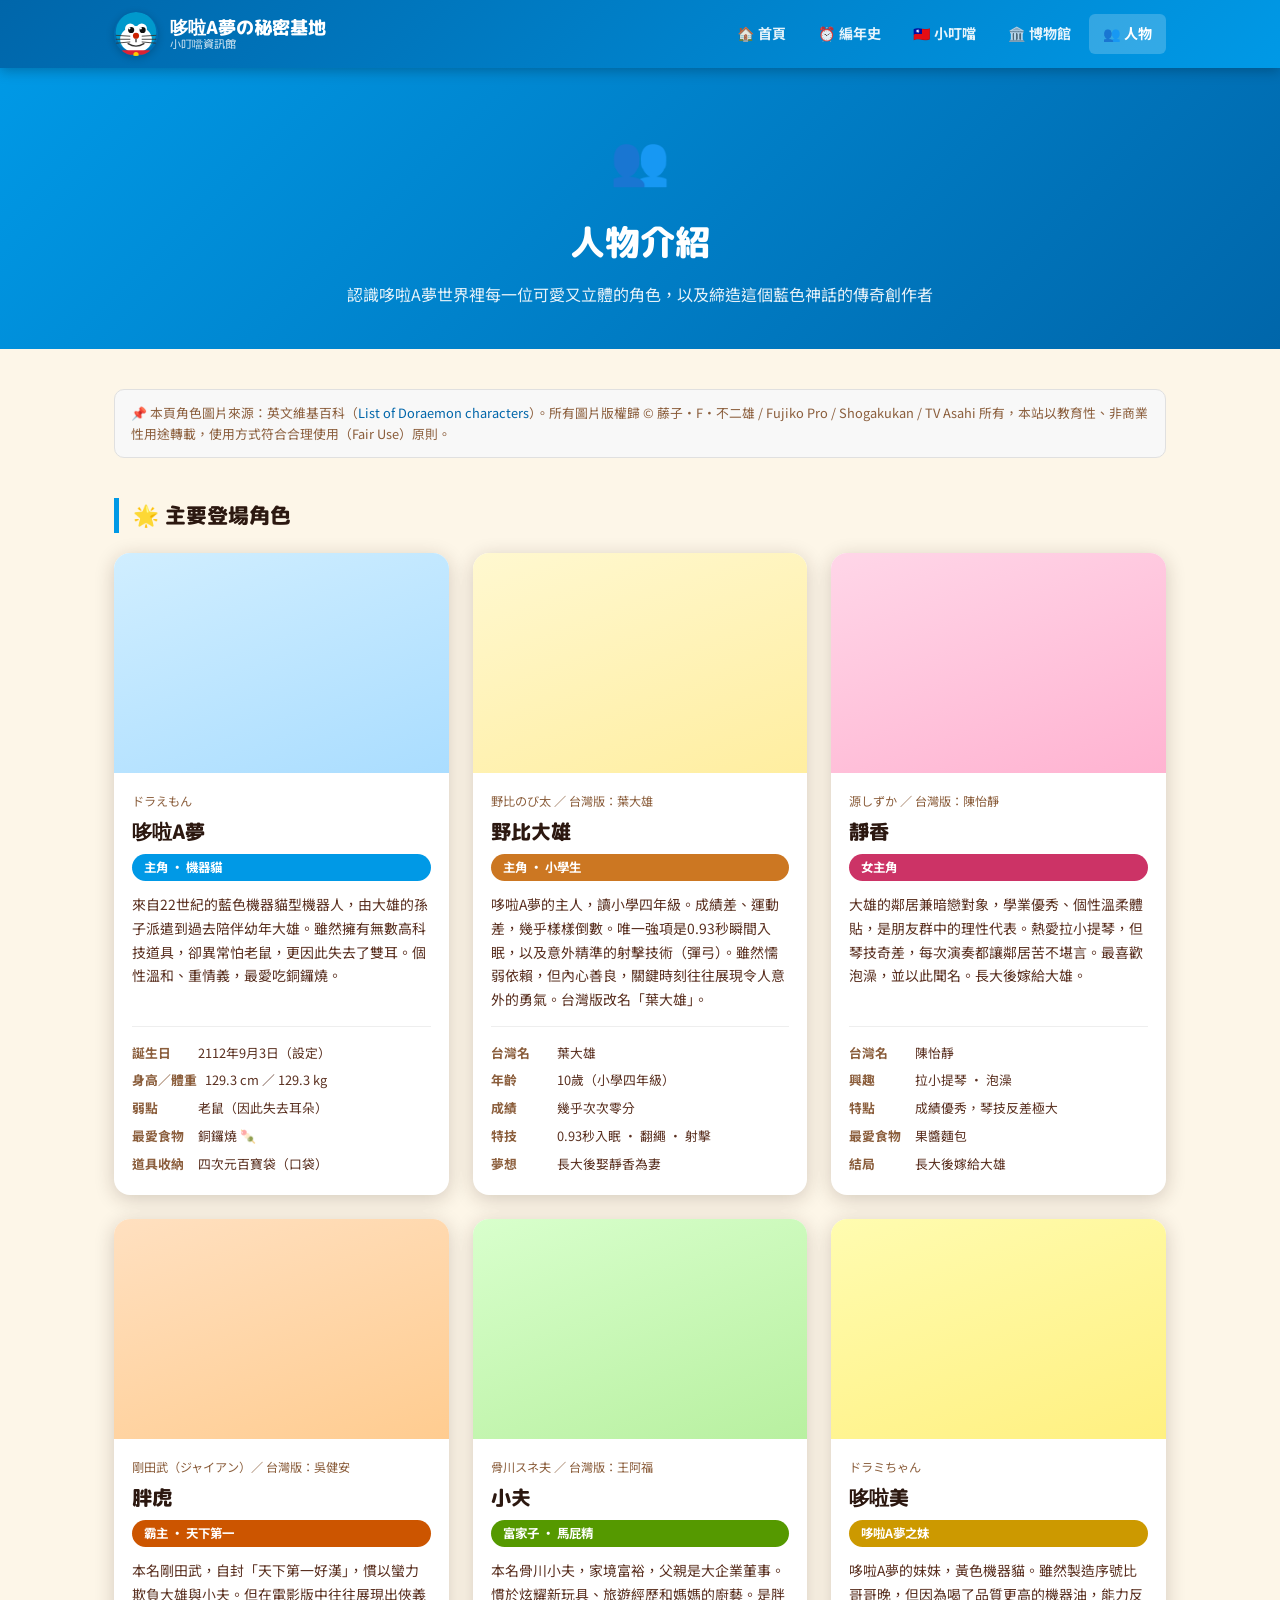
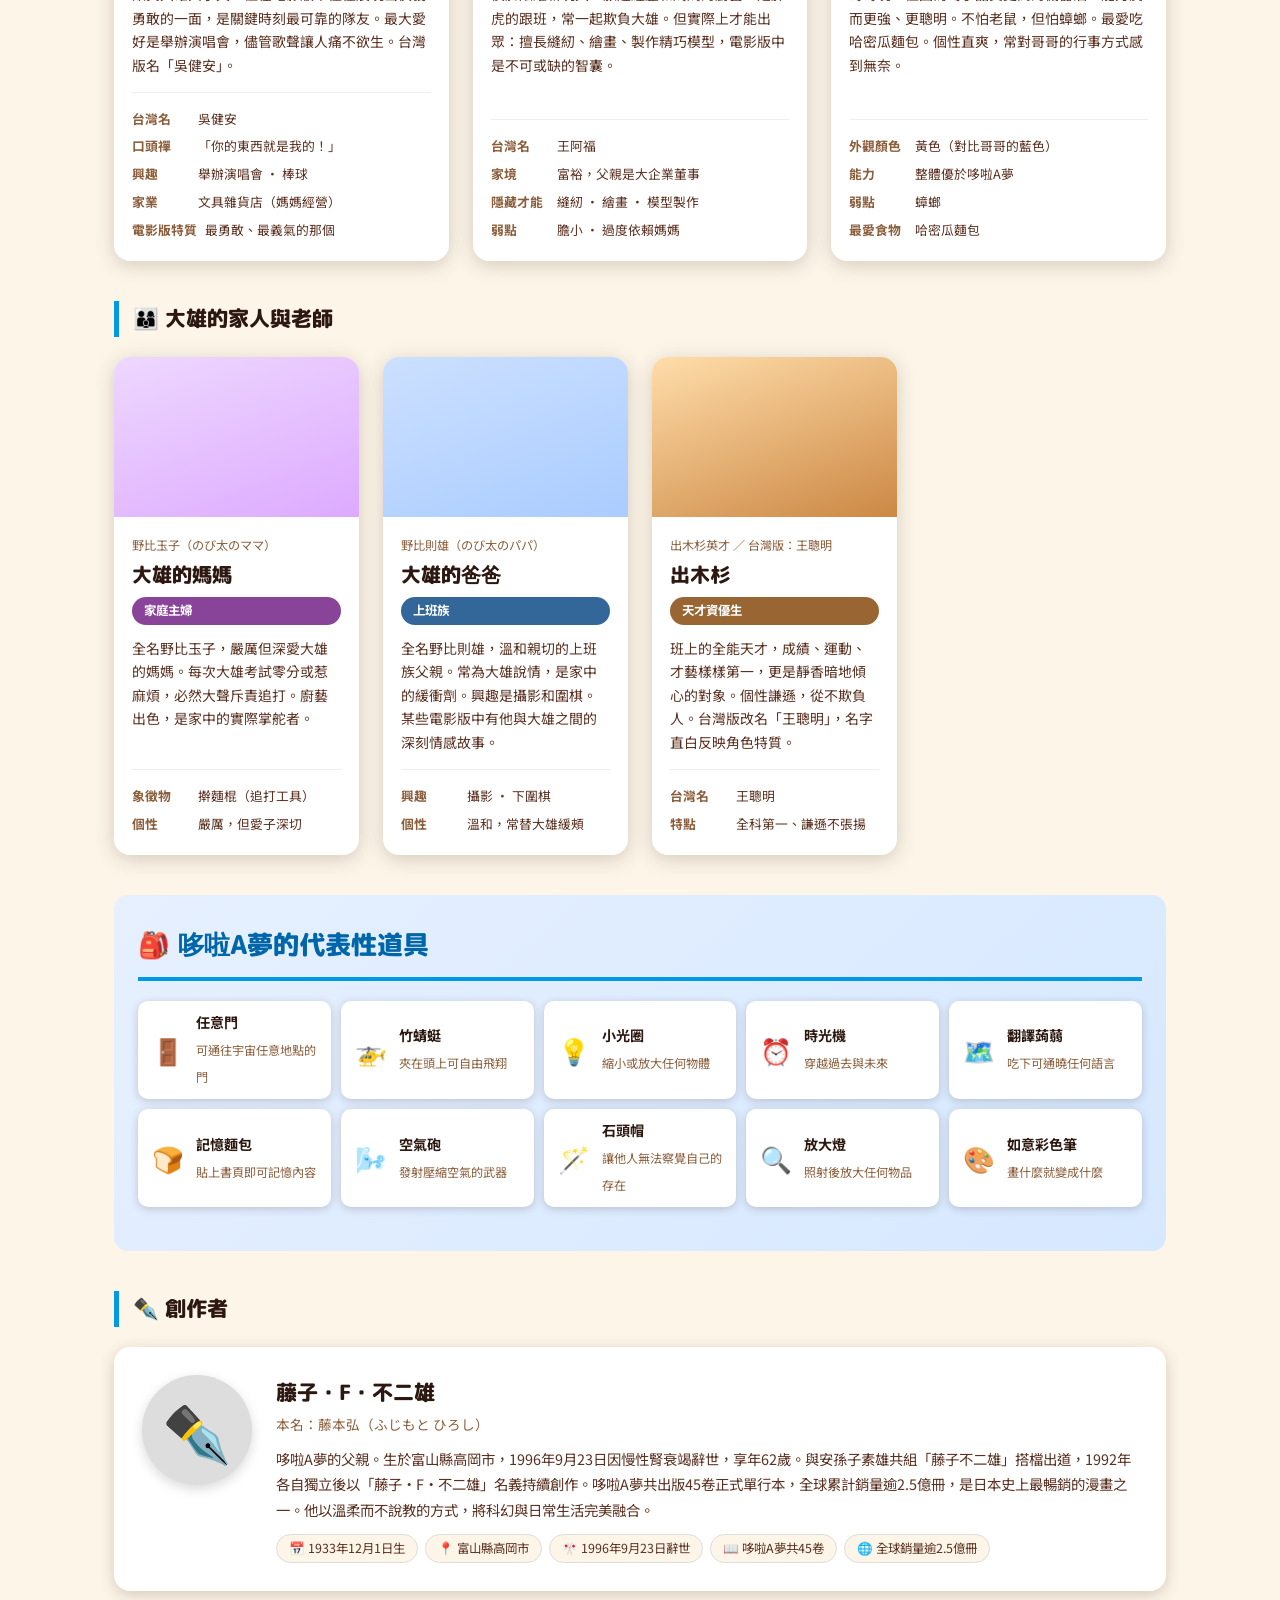
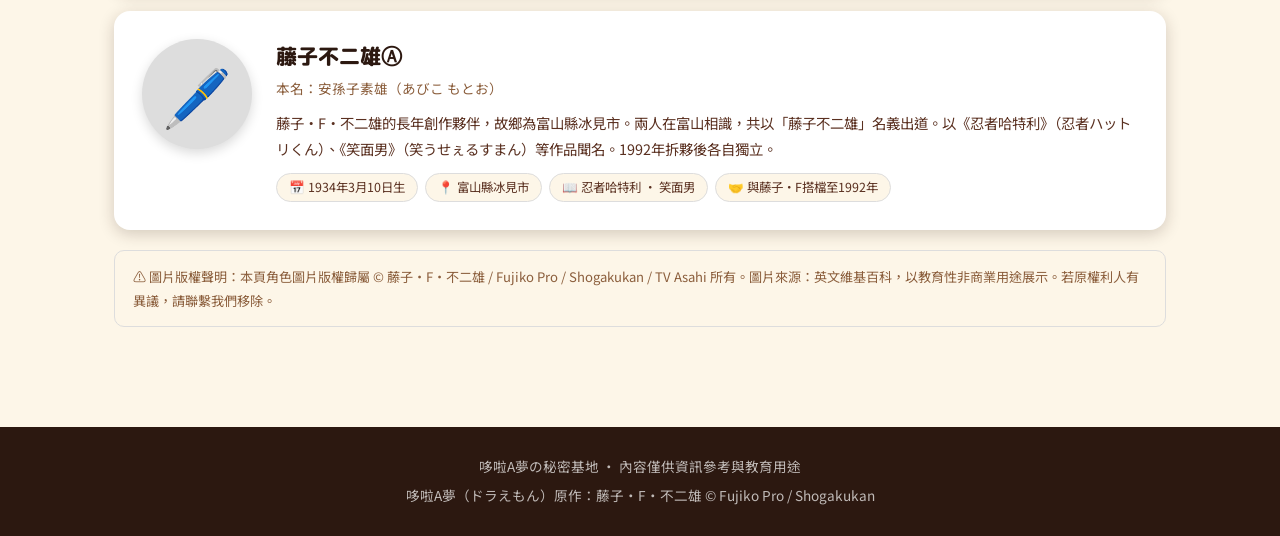
==== characters.html @ 46492869 "更新首頁大雄房間為真實照片互動熱區、哆啦A夢 SVG logo/favicon、博物館展覽頁照片多樣化 Co-Authored-By: Claude Sonnet 4.6 <noreply@anthr" ====
﻿<!DOCTYPE html>
<html lang="zh-TW">
<head>
<meta charset="UTF-8">
<link rel="icon" type="image/svg+xml" href="favicon.svg">
<meta name="viewport" content="width=device-width, initial-scale=1.0">
<title>人物介紹 · 哆啦A夢の秘密基地</title>
<link rel="stylesheet" href="css/style.css">
<style>
  /* ── Character card with real image ─────── */
  .char-grid {
    display: grid;
    grid-template-columns: repeat(auto-fill, minmax(260px, 1fr));
    gap: 24px;
    margin-bottom: 40px;
  }

  .char-card {
    background: white;
    border-radius: 16px;
    overflow: hidden;
    box-shadow: 0 4px 20px var(--shadow);
    transition: transform 0.25s, box-shadow 0.25s;
    display: flex;
    flex-direction: column;
  }
  .char-card:hover {
    transform: translateY(-6px);
    box-shadow: 0 12px 32px var(--shadow-deep);
  }

  .char-img-wrap {
    height: 220px;
    display: flex;
    align-items: center;
    justify-content: center;
    position: relative;
    overflow: hidden;
  }
  .char-img-wrap img {
    height: 100%;
    width: 100%;
    object-fit: contain;
    object-position: center bottom;
    padding: 12px 12px 0;
    display: block;
    transition: transform 0.3s;
  }
  .char-card:hover .char-img-wrap img { transform: scale(1.04); }

  /* fallback bg color per character */
  .bg-doraemon { background: linear-gradient(160deg, #d0eeff 0%, #aaddff 100%); }
  .bg-nobita   { background: linear-gradient(160deg, #fff8d0 0%, #ffeea0 100%); }
  .bg-shizuka  { background: linear-gradient(160deg, #ffd6e8 0%, #ffb3d1 100%); }
  .bg-gian     { background: linear-gradient(160deg, #ffe0c0 0%, #ffcc90 100%); }
  .bg-suneo    { background: linear-gradient(160deg, #d8ffcc 0%, #b8f0a0 100%); }
  .bg-dorami   { background: linear-gradient(160deg, #fffcb0 0%, #fff080 100%); }
  .bg-mom      { background: linear-gradient(160deg, #eed8ff 0%, #ddaaff 100%); }
  .bg-dad      { background: linear-gradient(160deg, #cce0ff 0%, #aaccff 100%); }
  .bg-creator  { background: linear-gradient(160deg, #e8e8e8 0%, #cccccc 100%); }

  .char-body { padding: 18px; flex: 1; display: flex; flex-direction: column; }

  .char-name-jp { font-size: 0.76rem; color: var(--text-light); margin-bottom: 2px; }
  .char-card h3 {
    font-family: 'M PLUS Rounded 1c', sans-serif;
    font-size: 1.25rem;
    font-weight: 800;
    color: var(--text);
    margin-bottom: 6px;
  }
  .char-role {
    display: inline-block;
    font-size: 0.78rem;
    font-weight: 700;
    color: white;
    padding: 3px 12px;
    border-radius: 20px;
    margin-bottom: 12px;
  }
  .char-desc {
    font-size: 0.87rem;
    color: var(--text-mid);
    line-height: 1.7;
    flex: 1;
  }
  .char-facts {
    margin-top: 14px;
    padding-top: 12px;
    border-top: 1px solid #eee;
  }
  .char-fact {
    display: flex;
    font-size: 0.8rem;
    padding: 3px 0;
    gap: 8px;
  }
  .char-fact-label {
    color: var(--text-light);
    min-width: 58px;
    font-weight: 700;
    flex-shrink: 0;
  }
  .char-fact-val { color: var(--text-mid); }

  /* ── Gadgets ─────────────────────────────── */
  .gadget-grid {
    display: grid;
    grid-template-columns: repeat(auto-fill, minmax(190px, 1fr));
    gap: 10px;
    margin: 16px 0;
  }
  .gadget-item {
    background: white;
    border-radius: 10px;
    padding: 10px 14px;
    display: flex;
    align-items: center;
    gap: 12px;
    box-shadow: 0 2px 8px var(--shadow);
  }
  .gadget-icon { font-size: 1.6rem; flex-shrink: 0; }
  .gadget-name { font-weight: 700; font-size: 0.88rem; color: var(--text); display: block; }
  .gadget-desc { font-size: 0.76rem; color: var(--text-light); }

  /* ── Creator card ────────────────────────── */
  .creator-card {
    background: white;
    border-radius: 16px;
    padding: 28px;
    display: flex;
    gap: 24px;
    align-items: flex-start;
    box-shadow: 0 4px 16px var(--shadow);
    margin-bottom: 20px;
  }
  .creator-img-wrap {
    width: 110px;
    height: 110px;
    border-radius: 50%;
    overflow: hidden;
    flex-shrink: 0;
    background: #ddd;
    display: flex;
    align-items: center;
    justify-content: center;
    font-size: 3.5rem;
    box-shadow: 0 4px 12px rgba(0,0,0,0.15);
  }
  .creator-img-wrap img {
    width: 100%;
    height: 100%;
    object-fit: cover;
  }
  .creator-info h3 {
    font-family: 'M PLUS Rounded 1c', sans-serif;
    font-size: 1.3rem;
    font-weight: 800;
    color: var(--text);
    margin-bottom: 3px;
  }
  .creator-info .sub-name { font-size: 0.85rem; color: var(--text-light); margin-bottom: 10px; }
  .creator-info p { font-size: 0.9rem; color: var(--text-mid); line-height: 1.75; }
  .fact-chips { display: flex; flex-wrap: wrap; gap: 7px; margin-top: 12px; }
  .fact-chip {
    background: var(--cream);
    border: 1px solid #ddd;
    border-radius: 20px;
    padding: 3px 12px;
    font-size: 0.78rem;
    color: var(--text-mid);
  }

  /* ── Image credit notice ─────────────────── */
  .img-credit-bar {
    background: #f8f8f8;
    border: 1px solid #e0e0e0;
    border-radius: 10px;
    padding: 12px 16px;
    font-size: 0.8rem;
    color: var(--text-light);
    line-height: 1.7;
    margin-bottom: 28px;
  }
  .img-credit-bar a { color: var(--blue-dark); }

  .char-section-title {
    font-family: 'M PLUS Rounded 1c', sans-serif;
    font-size: 1.3rem;
    font-weight: 800;
    color: var(--text);
    margin: 40px 0 20px;
    padding-left: 14px;
    border-left: 5px solid var(--blue);
  }

  @media (max-width: 560px) {
    .char-grid { grid-template-columns: repeat(2, 1fr); }
    .char-img-wrap { height: 160px; }
    .creator-card { flex-direction: column; align-items: center; text-align: center; }
    .fact-chips { justify-content: center; }
  }
  @media (max-width: 380px) {
    .char-grid { grid-template-columns: 1fr; }
  }
</style>
</head>
<body>

<header class="site-header">
  <div class="header-inner">
    <a href="index.html" class="site-logo">
      <div class="logo-icon">🔵</div>
      <div class="logo-text">哆啦A夢の秘密基地<div class="logo-sub">小叮噹資訊館</div></div>
    </a>
    <nav class="site-nav">
      <a href="index.html">🏠 首頁</a>
      <a href="chronicle.html">⏰ 編年史</a>
      <a href="taiwan.html">🇹🇼 小叮噹</a>
      <a href="museums.html">🏛️ 博物館</a>
      <a href="characters.html" class="active">👥 人物</a>
    </nav>
  </div>
</header>

<div class="page-hero">
  <div style="font-size:3rem; margin-bottom:14px">👥</div>
  <h1>人物介紹</h1>
  <p>認識哆啦A夢世界裡每一位可愛又立體的角色，以及締造這個藍色神話的傳奇創作者</p>
</div>

<div class="content-wrap">

  <div class="img-credit-bar">
    📌 本頁角色圖片來源：英文維基百科（<a href="https://en.wikipedia.org/wiki/List_of_Doraemon_characters" target="_blank" rel="noopener">List of Doraemon characters</a>）。所有圖片版權歸 © 藤子・F・不二雄 / Fujiko Pro / Shogakukan / TV Asahi 所有，本站以教育性、非商業性用途轉載，使用方式符合合理使用（Fair Use）原則。
  </div>

  <!-- ── 主要角色 ── -->
  <div class="char-section-title">🌟 主要登場角色</div>
  <div class="char-grid">

    <!-- Doraemon -->
    <div class="char-card">
      <div class="char-img-wrap bg-doraemon">
        <img src="https://upload.wikimedia.org/wikipedia/en/thumb/b/bd/Doraemon_character.png/250px-Doraemon_character.png"
             alt="哆啦A夢角色圖"
             onerror="this.style.display='none'">
      </div>
      <div class="char-body">
        <div class="char-name-jp">ドラえもん</div>
        <h3>哆啦A夢</h3>
        <span class="char-role" style="background:#0099e6">主角 · 機器貓</span>
        <p class="char-desc">來自22世紀的藍色機器貓型機器人，由大雄的孫子派遣到過去陪伴幼年大雄。雖然擁有無數高科技道具，卻異常怕老鼠，更因此失去了雙耳。個性溫和、重情義，最愛吃銅鑼燒。</p>
        <div class="char-facts">
          <div class="char-fact"><span class="char-fact-label">誕生日</span><span class="char-fact-val">2112年9月3日（設定）</span></div>
          <div class="char-fact"><span class="char-fact-label">身高／體重</span><span class="char-fact-val">129.3 cm ／ 129.3 kg</span></div>
          <div class="char-fact"><span class="char-fact-label">弱點</span><span class="char-fact-val">老鼠（因此失去耳朵）</span></div>
          <div class="char-fact"><span class="char-fact-label">最愛食物</span><span class="char-fact-val">銅鑼燒 🍡</span></div>
          <div class="char-fact"><span class="char-fact-label">道具收納</span><span class="char-fact-val">四次元百寶袋（口袋）</span></div>
        </div>
      </div>
    </div>

    <!-- Nobita -->
    <div class="char-card">
      <div class="char-img-wrap bg-nobita">
        <img src="https://upload.wikimedia.org/wikipedia/en/3/3f/NobitaNobi.png"
             alt="野比大雄角色圖"
             onerror="this.style.display='none'">
      </div>
      <div class="char-body">
        <div class="char-name-jp">野比のび太 ／ 台灣版：葉大雄</div>
        <h3>野比大雄</h3>
        <span class="char-role" style="background:#cc7722">主角 · 小學生</span>
        <p class="char-desc">哆啦A夢的主人，讀小學四年級。成績差、運動差，幾乎樣樣倒數。唯一強項是0.93秒瞬間入眠，以及意外精準的射擊技術（彈弓）。雖然懦弱依賴，但內心善良，關鍵時刻往往展現令人意外的勇氣。台灣版改名「葉大雄」。</p>
        <div class="char-facts">
          <div class="char-fact"><span class="char-fact-label">台灣名</span><span class="char-fact-val">葉大雄</span></div>
          <div class="char-fact"><span class="char-fact-label">年齡</span><span class="char-fact-val">10歲（小學四年級）</span></div>
          <div class="char-fact"><span class="char-fact-label">成績</span><span class="char-fact-val">幾乎次次零分</span></div>
          <div class="char-fact"><span class="char-fact-label">特技</span><span class="char-fact-val">0.93秒入眠 · 翻繩 · 射擊</span></div>
          <div class="char-fact"><span class="char-fact-label">夢想</span><span class="char-fact-val">長大後娶靜香為妻</span></div>
        </div>
      </div>
    </div>

    <!-- Shizuka -->
    <div class="char-card">
      <div class="char-img-wrap bg-shizuka">
        <img src="https://upload.wikimedia.org/wikipedia/en/thumb/7/71/Shizuka_Minamoto.png/250px-Shizuka_Minamoto.png"
             alt="源靜香角色圖"
             onerror="this.style.display='none'">
      </div>
      <div class="char-body">
        <div class="char-name-jp">源しずか ／ 台灣版：陳怡靜</div>
        <h3>靜香</h3>
        <span class="char-role" style="background:#cc3366">女主角</span>
        <p class="char-desc">大雄的鄰居兼暗戀對象，學業優秀、個性溫柔體貼，是朋友群中的理性代表。熱愛拉小提琴，但琴技奇差，每次演奏都讓鄰居苦不堪言。最喜歡泡澡，並以此聞名。長大後嫁給大雄。</p>
        <div class="char-facts">
          <div class="char-fact"><span class="char-fact-label">台灣名</span><span class="char-fact-val">陳怡靜</span></div>
          <div class="char-fact"><span class="char-fact-label">興趣</span><span class="char-fact-val">拉小提琴 · 泡澡</span></div>
          <div class="char-fact"><span class="char-fact-label">特點</span><span class="char-fact-val">成績優秀，琴技反差極大</span></div>
          <div class="char-fact"><span class="char-fact-label">最愛食物</span><span class="char-fact-val">果醬麵包</span></div>
          <div class="char-fact"><span class="char-fact-label">結局</span><span class="char-fact-val">長大後嫁給大雄</span></div>
        </div>
      </div>
    </div>

    <!-- Gian -->
    <div class="char-card">
      <div class="char-img-wrap bg-gian">
        <img src="https://upload.wikimedia.org/wikipedia/en/4/41/Gian.png"
             alt="剛田武（胖虎）角色圖"
             onerror="this.style.display='none'">
      </div>
      <div class="char-body">
        <div class="char-name-jp">剛田武（ジャイアン）／ 台灣版：吳健安</div>
        <h3>胖虎</h3>
        <span class="char-role" style="background:#cc5500">霸主 · 天下第一</span>
        <p class="char-desc">本名剛田武，自封「天下第一好漢」，慣以蠻力欺負大雄與小夫。但在電影版中往往展現出俠義勇敢的一面，是關鍵時刻最可靠的隊友。最大愛好是舉辦演唱會，儘管歌聲讓人痛不欲生。台灣版名「吳健安」。</p>
        <div class="char-facts">
          <div class="char-fact"><span class="char-fact-label">台灣名</span><span class="char-fact-val">吳健安</span></div>
          <div class="char-fact"><span class="char-fact-label">口頭禪</span><span class="char-fact-val">「你的東西就是我的！」</span></div>
          <div class="char-fact"><span class="char-fact-label">興趣</span><span class="char-fact-val">舉辦演唱會 · 棒球</span></div>
          <div class="char-fact"><span class="char-fact-label">家業</span><span class="char-fact-val">文具雜貨店（媽媽經營）</span></div>
          <div class="char-fact"><span class="char-fact-label">電影版特質</span><span class="char-fact-val">最勇敢、最義氣的那個</span></div>
        </div>
      </div>
    </div>

    <!-- Suneo -->
    <div class="char-card">
      <div class="char-img-wrap bg-suneo">
        <img src="https://upload.wikimedia.org/wikipedia/en/9/95/Suneo_Honekawa.png"
             alt="骨川小夫角色圖"
             onerror="this.style.display='none'">
      </div>
      <div class="char-body">
        <div class="char-name-jp">骨川スネ夫 ／ 台灣版：王阿福</div>
        <h3>小夫</h3>
        <span class="char-role" style="background:#559900">富家子 · 馬屁精</span>
        <p class="char-desc">本名骨川小夫，家境富裕，父親是大企業董事。慣於炫耀新玩具、旅遊經歷和媽媽的廚藝。是胖虎的跟班，常一起欺負大雄。但實際上才能出眾：擅長縫紉、繪畫、製作精巧模型，電影版中是不可或缺的智囊。</p>
        <div class="char-facts">
          <div class="char-fact"><span class="char-fact-label">台灣名</span><span class="char-fact-val">王阿福</span></div>
          <div class="char-fact"><span class="char-fact-label">家境</span><span class="char-fact-val">富裕，父親是大企業董事</span></div>
          <div class="char-fact"><span class="char-fact-label">隱藏才能</span><span class="char-fact-val">縫紉 · 繪畫 · 模型製作</span></div>
          <div class="char-fact"><span class="char-fact-label">弱點</span><span class="char-fact-val">膽小 · 過度依賴媽媽</span></div>
        </div>
      </div>
    </div>

    <!-- Dorami -->
    <div class="char-card">
      <div class="char-img-wrap bg-dorami" style="align-items:center;justify-content:center;">
        <img src="https://upload.wikimedia.org/wikipedia/en/thumb/d/d7/Dorami.png/250px-Dorami.png"
             alt="哆啦美角色圖"
             onerror="this.style.display='none'">
      </div>
      <div class="char-body">
        <div class="char-name-jp">ドラミちゃん</div>
        <h3>哆啦美</h3>
        <span class="char-role" style="background:#cc9900">哆啦A夢之妹</span>
        <p class="char-desc">哆啦A夢的妹妹，黃色機器貓。雖然製造序號比哥哥晚，但因為喝了品質更高的機器油，能力反而更強、更聰明。不怕老鼠，但怕蟑螂。最愛吃哈密瓜麵包。個性直爽，常對哥哥的行事方式感到無奈。</p>
        <div class="char-facts">
          <div class="char-fact"><span class="char-fact-label">外觀顏色</span><span class="char-fact-val">黃色（對比哥哥的藍色）</span></div>
          <div class="char-fact"><span class="char-fact-label">能力</span><span class="char-fact-val">整體優於哆啦A夢</span></div>
          <div class="char-fact"><span class="char-fact-label">弱點</span><span class="char-fact-val">蟑螂</span></div>
          <div class="char-fact"><span class="char-fact-label">最愛食物</span><span class="char-fact-val">哈密瓜麵包</span></div>
        </div>
      </div>
    </div>

  </div><!-- /char-grid -->

  <!-- ── 家人 ── -->
  <div class="char-section-title">👨‍👩‍👦 大雄的家人與老師</div>
  <div class="char-grid" style="grid-template-columns: repeat(auto-fill, minmax(220px,1fr))">

    <div class="char-card">
      <div class="char-img-wrap bg-mom" style="height:160px;">
        <img src="https://upload.wikimedia.org/wikipedia/en/thumb/6/6d/Tamako_Nobi.png/200px-Tamako_Nobi.png"
             alt="野比玉子（大雄的媽媽）"
             onerror="this.style.display='none'">
      </div>
      <div class="char-body">
        <div class="char-name-jp">野比玉子（のび太のママ）</div>
        <h3>大雄的媽媽</h3>
        <span class="char-role" style="background:#884499">家庭主婦</span>
        <p class="char-desc">全名野比玉子，嚴厲但深愛大雄的媽媽。每次大雄考試零分或惹麻煩，必然大聲斥責追打。廚藝出色，是家中的實際掌舵者。</p>
        <div class="char-facts">
          <div class="char-fact"><span class="char-fact-label">象徵物</span><span class="char-fact-val">擀麵棍（追打工具）</span></div>
          <div class="char-fact"><span class="char-fact-label">個性</span><span class="char-fact-val">嚴厲，但愛子深切</span></div>
        </div>
      </div>
    </div>

    <div class="char-card">
      <div class="char-img-wrap bg-dad" style="height:160px;">
        <img src="https://upload.wikimedia.org/wikipedia/en/thumb/a/ab/Nobisuke_Nobi.png/200px-Nobisuke_Nobi.png"
             alt="野比則雄（大雄的爸爸）"
             onerror="this.style.display='none'">
      </div>
      <div class="char-body">
        <div class="char-name-jp">野比則雄（のび太のパパ）</div>
        <h3>大雄的爸爸</h3>
        <span class="char-role" style="background:#336699">上班族</span>
        <p class="char-desc">全名野比則雄，溫和親切的上班族父親。常為大雄說情，是家中的緩衝劑。興趣是攝影和圍棋。某些電影版中有他與大雄之間的深刻情感故事。</p>
        <div class="char-facts">
          <div class="char-fact"><span class="char-fact-label">興趣</span><span class="char-fact-val">攝影 · 下圍棋</span></div>
          <div class="char-fact"><span class="char-fact-label">個性</span><span class="char-fact-val">溫和，常替大雄緩頰</span></div>
        </div>
      </div>
    </div>

    <div class="char-card">
      <div class="char-img-wrap" style="height:160px; background:linear-gradient(160deg,#ffddaa 0%,#cc8844 100%); align-items:center; justify-content:center;">
        <img src="https://upload.wikimedia.org/wikipedia/en/thumb/5/52/Dekisugi.png/200px-Dekisugi.png"
             alt="出木杉英才（王聰明）"
             onerror="this.style.display='none'">
      </div>
      <div class="char-body">
        <div class="char-name-jp">出木杉英才 ／ 台灣版：王聰明</div>
        <h3>出木杉</h3>
        <span class="char-role" style="background:#996633">天才資優生</span>
        <p class="char-desc">班上的全能天才，成績、運動、才藝樣樣第一，更是靜香暗地傾心的對象。個性謙遜，從不欺負人。台灣版改名「王聰明」，名字直白反映角色特質。</p>
        <div class="char-facts">
          <div class="char-fact"><span class="char-fact-label">台灣名</span><span class="char-fact-val">王聰明</span></div>
          <div class="char-fact"><span class="char-fact-label">特點</span><span class="char-fact-val">全科第一、謙遜不張揚</span></div>
        </div>
      </div>
    </div>

  </div>

  <!-- ── 著名道具 ── -->
  <div style="background:linear-gradient(135deg,#e6f0ff,#d6e8ff);border-radius:14px;padding:28px 24px;margin:40px 0;">
    <div class="section-title" style="margin-bottom:20px">🎒 哆啦A夢的代表性道具</div>
    <div class="gadget-grid">
      <div class="gadget-item"><span class="gadget-icon">🚪</span><div><span class="gadget-name">任意門</span><span class="gadget-desc">可通往宇宙任意地點的門</span></div></div>
      <div class="gadget-item"><span class="gadget-icon">🚁</span><div><span class="gadget-name">竹蜻蜓</span><span class="gadget-desc">夾在頭上可自由飛翔</span></div></div>
      <div class="gadget-item"><span class="gadget-icon">💡</span><div><span class="gadget-name">小光圈</span><span class="gadget-desc">縮小或放大任何物體</span></div></div>
      <div class="gadget-item"><span class="gadget-icon">⏰</span><div><span class="gadget-name">時光機</span><span class="gadget-desc">穿越過去與未來</span></div></div>
      <div class="gadget-item"><span class="gadget-icon">🗺️</span><div><span class="gadget-name">翻譯蒟蒻</span><span class="gadget-desc">吃下可通曉任何語言</span></div></div>
      <div class="gadget-item"><span class="gadget-icon">🍞</span><div><span class="gadget-name">記憶麵包</span><span class="gadget-desc">貼上書頁即可記憶內容</span></div></div>
      <div class="gadget-item"><span class="gadget-icon">🌬️</span><div><span class="gadget-name">空氣砲</span><span class="gadget-desc">發射壓縮空氣的武器</span></div></div>
      <div class="gadget-item"><span class="gadget-icon">🪄</span><div><span class="gadget-name">石頭帽</span><span class="gadget-desc">讓他人無法察覺自己的存在</span></div></div>
      <div class="gadget-item"><span class="gadget-icon">🔍</span><div><span class="gadget-name">放大燈</span><span class="gadget-desc">照射後放大任何物品</span></div></div>
      <div class="gadget-item"><span class="gadget-icon">🎨</span><div><span class="gadget-name">如意彩色筆</span><span class="gadget-desc">畫什麼就變成什麼</span></div></div>
    </div>
  </div>

  <!-- ── 創作者 ── -->
  <div class="char-section-title">✒️ 創作者</div>

  <div class="creator-card">
    <div class="creator-img-wrap">✒️</div>
    <div class="creator-info">
      <h3>藤子・F・不二雄</h3>
      <div class="sub-name">本名：藤本弘（ふじもと ひろし）</div>
      <p>哆啦A夢的父親。生於富山縣高岡市，1996年9月23日因慢性腎衰竭辭世，享年62歲。與安孫子素雄共組「藤子不二雄」搭檔出道，1992年各自獨立後以「藤子・F・不二雄」名義持續創作。哆啦A夢共出版45卷正式單行本，全球累計銷量逾2.5億冊，是日本史上最暢銷的漫畫之一。他以溫柔而不說教的方式，將科幻與日常生活完美融合。</p>
      <div class="fact-chips">
        <span class="fact-chip">📅 1933年12月1日生</span>
        <span class="fact-chip">📍 富山縣高岡市</span>
        <span class="fact-chip">🎌 1996年9月23日辭世</span>
        <span class="fact-chip">📖 哆啦A夢共45卷</span>
        <span class="fact-chip">🌐 全球銷量逾2.5億冊</span>
      </div>
    </div>
  </div>

  <div class="creator-card">
    <div class="creator-img-wrap">🖊️</div>
    <div class="creator-info">
      <h3>藤子不二雄Ⓐ</h3>
      <div class="sub-name">本名：安孫子素雄（あびこ もとお）</div>
      <p>藤子・F・不二雄的長年創作夥伴，故鄉為富山縣冰見市。兩人在富山相識，共以「藤子不二雄」名義出道。以《忍者哈特利》（忍者ハットリくん）、《笑面男》（笑うせぇるすまん）等作品聞名。1992年拆夥後各自獨立。</p>
      <div class="fact-chips">
        <span class="fact-chip">📅 1934年3月10日生</span>
        <span class="fact-chip">📍 富山縣冰見市</span>
        <span class="fact-chip">📖 忍者哈特利 · 笑面男</span>
        <span class="fact-chip">🤝 與藤子・F搭檔至1992年</span>
      </div>
    </div>
  </div>

  <div style="padding:14px 18px;background:var(--cream);border-radius:10px;font-size:0.82rem;color:var(--text-light);border:1px solid #ddd;line-height:1.8;margin-top:8px;">
    ⚠️ 圖片版權聲明：本頁角色圖片版權歸屬 © 藤子・F・不二雄 / Fujiko Pro / Shogakukan / TV Asahi 所有。圖片來源：英文維基百科，以教育性非商業用途展示。若原權利人有異議，請聯繫我們移除。
  </div>

</div>

<footer>
  <p>哆啦A夢の秘密基地 · 內容僅供資訊參考與教育用途</p>
  <p style="margin-top:6px">哆啦A夢（ドラえもん）原作：藤子・F・不二雄 © Fujiko Pro / Shogakukan</p>
</footer>
</body>
</html>
---- css/style.css ----
@import url('https://fonts.googleapis.com/css2?family=M+PLUS+Rounded+1c:wght@400;700;800&family=Noto+Sans+TC:wght@300;400;700&display=swap');

:root {
  --blue: #0099e6;
  --blue-dark: #0066aa;
  --blue-light: #66ccff;
  --blue-glow: rgba(0, 153, 230, 0.5);
  --red: #dd2233;
  --yellow: #ffcc00;
  --wood: #6b3d1a;
  --wood-mid: #9a5e2a;
  --wood-light: #c48a50;
  --wood-highlight: #d4a870;
  --tatami: #c8b98a;
  --tatami-line: #b0a272;
  --wall: #f2e0b8;
  --wall-shadow: #e8d4a8;
  --cream: #fdf6e8;
  --text: #2c1810;
  --text-mid: #5a3020;
  --text-light: #8b5e3c;
  --white: #ffffff;
  --drawer-glow: rgba(0, 200, 255, 0.6);
  --shadow: rgba(44, 24, 16, 0.2);
  --shadow-deep: rgba(44, 24, 16, 0.4);
}

* { margin: 0; padding: 0; box-sizing: border-box; }

body {
  font-family: 'Noto Sans TC', 'M PLUS Rounded 1c', 'Microsoft JhengHei', sans-serif;
  background-color: var(--cream);
  color: var(--text);
  line-height: 1.7;
}

a { color: var(--blue-dark); text-decoration: none; }
a:hover { color: var(--blue); }

/* ── HEADER / NAV ─────────────────────────── */
.site-header {
  background: linear-gradient(135deg, var(--blue-dark) 0%, var(--blue) 100%);
  padding: 0;
  position: sticky;
  top: 0;
  z-index: 100;
  box-shadow: 0 3px 12px rgba(0,0,0,0.25);
}

.header-inner {
  max-width: 1100px;
  margin: 0 auto;
  display: flex;
  align-items: center;
  justify-content: space-between;
  padding: 0 24px;
}

.site-logo {
  display: flex;
  align-items: center;
  gap: 12px;
  padding: 12px 0;
  text-decoration: none;
}

.logo-icon {
  width: 44px;
  height: 44px;
  border-radius: 50%;
  background: url("data:image/svg+xml,<svg xmlns='http://www.w3.org/2000/svg' viewBox='0 0 100 100'><circle cx='50' cy='46' r='46' fill='rgb(0,153,204)'/><ellipse cx='50' cy='62' rx='36' ry='30' fill='white'/><circle cx='37' cy='38' r='12' fill='white'/><circle cx='39' cy='41' r='7' fill='rgb(17,17,17)'/><circle cx='35' cy='37' r='2.5' fill='white'/><circle cx='63' cy='38' r='12' fill='white'/><circle cx='65' cy='41' r='7' fill='rgb(17,17,17)'/><circle cx='61' cy='37' r='2.5' fill='white'/><circle cx='50' cy='54' r='7' fill='rgb(204,34,0)'/><line x1='50' y1='61' x2='50' y2='69' stroke='rgb(51,51,51)' stroke-width='3'/><path d='M32 72 Q50 83 68 72' fill='none' stroke='rgb(51,51,51)' stroke-width='3' stroke-linecap='round'/><line x1='4' y1='53' x2='37' y2='55' stroke='rgb(51,51,51)' stroke-width='2'/><line x1='4' y1='62' x2='37' y2='62' stroke='rgb(51,51,51)' stroke-width='2'/><line x1='4' y1='71' x2='37' y2='68' stroke='rgb(51,51,51)' stroke-width='2'/><line x1='96' y1='53' x2='63' y2='55' stroke='rgb(51,51,51)' stroke-width='2'/><line x1='96' y1='62' x2='63' y2='62' stroke='rgb(51,51,51)' stroke-width='2'/><line x1='96' y1='71' x2='63' y2='68' stroke='rgb(51,51,51)' stroke-width='2'/><rect x='16' y='87' width='68' height='10' rx='5' fill='rgb(221,34,51)'/><circle cx='50' cy='97' r='6' fill='rgb(255,204,0)'/></svg>") center/cover no-repeat;
  display: flex;
  align-items: center;
  justify-content: center;
  font-size: 0;
  box-shadow: 0 2px 8px rgba(0,0,0,0.2);
}

.logo-text {
  font-family: 'M PLUS Rounded 1c', sans-serif;
  font-weight: 800;
  color: white;
  font-size: 1.15rem;
  line-height: 1.2;
}

.logo-sub {
  font-size: 0.7rem;
  opacity: 0.85;
  font-weight: 400;
}

.site-nav {
  display: flex;
  gap: 4px;
}

.site-nav a {
  color: rgba(255,255,255,0.9);
  padding: 8px 14px;
  border-radius: 6px;
  font-size: 0.88rem;
  font-weight: 700;
  transition: all 0.2s;
  white-space: nowrap;
}

.site-nav a:hover, .site-nav a.active {
  background: rgba(255,255,255,0.2);
  color: white;
}

/* ── PAGE HERO ─────────────────────────────── */
.page-hero {
  background: linear-gradient(135deg, var(--blue) 0%, var(--blue-dark) 100%);
  color: white;
  text-align: center;
  padding: 48px 24px 40px;
}

.page-hero h1 {
  font-family: 'M PLUS Rounded 1c', sans-serif;
  font-size: 2.2rem;
  font-weight: 800;
  margin-bottom: 10px;
}

.page-hero p {
  font-size: 1rem;
  opacity: 0.9;
  max-width: 600px;
  margin: 0 auto;
}

/* ── MAIN CONTENT ──────────────────────────── */
.content-wrap {
  max-width: 1100px;
  margin: 0 auto;
  padding: 40px 24px;
}

/* ── ROOM SCENE (INDEX) ────────────────────── */
.room-scene {
  position: relative;
  width: 100%;
  max-width: 860px;
  margin: 0 auto 40px;
  border-radius: 16px;
  overflow: hidden;
  box-shadow: 0 8px 32px var(--shadow-deep);
}

.room-wall {
  background: linear-gradient(180deg, var(--wall) 0%, var(--wall-shadow) 100%);
  padding: 30px 30px 0;
  position: relative;
}

.room-window {
  position: absolute;
  top: 22px;
  right: 36px;
  width: 130px;
  height: 100px;
  background: linear-gradient(180deg, #87ceeb 0%, #c8e6f8 60%, #e8f6ff 100%);
  border: 6px solid var(--wood-light);
  border-radius: 4px;
  overflow: hidden;
}

.window-cross {
  position: absolute;
  top: 50%;
  left: 0; right: 0;
  height: 4px;
  background: var(--wood-light);
  transform: translateY(-50%);
}

.window-cross::after {
  content: '';
  position: absolute;
  left: 50%;
  top: -30px;
  width: 4px;
  height: 60px;
  background: var(--wood-light);
  transform: translateX(-50%);
}

.window-cloud {
  position: absolute;
  bottom: 20px;
  left: 8px;
  width: 50px;
  height: 20px;
  background: white;
  border-radius: 50px;
  opacity: 0.85;
}

.window-cloud::after {
  content: '';
  position: absolute;
  top: -12px;
  left: 8px;
  width: 32px;
  height: 28px;
  background: white;
  border-radius: 50%;
  opacity: 0.85;
}

.room-shelf {
  background: var(--wood-mid);
  border-bottom: 6px solid var(--wood);
  padding: 12px 16px;
  display: flex;
  gap: 6px;
  align-items: flex-end;
  min-height: 80px;
  margin-bottom: 0;
}

.book {
  width: 18px;
  border-radius: 2px 0 0 2px;
  cursor: pointer;
  transition: transform 0.2s;
}

.book:hover { transform: translateY(-4px); }

.book-1 { height: 64px; background: #cc3333; }
.book-2 { height: 50px; background: #3399cc; }
.book-3 { height: 70px; background: #44aa44; }
.book-4 { height: 56px; background: #cc9933; }
.book-5 { height: 62px; background: #9933cc; }
.book-6 { height: 48px; background: #cc6633; }
.book-7 { height: 68px; background: #33aacc; }
.shelf-item {
  width: 36px;
  height: 50px;
  background: var(--cream);
  border-radius: 4px;
  display: flex;
  align-items: center;
  justify-content: center;
  font-size: 22px;
}

.room-floor-area {
  background: repeating-linear-gradient(
    0deg,
    var(--tatami) 0px,
    var(--tatami) 59px,
    var(--tatami-line) 59px,
    var(--tatami-line) 62px
  ),
  repeating-linear-gradient(
    90deg,
    transparent 0px,
    transparent 119px,
    var(--tatami-line) 119px,
    var(--tatami-line) 122px
  );
  background-color: var(--tatami);
  padding: 20px 30px 30px;
  display: flex;
  gap: 24px;
  align-items: flex-end;
}

/* Desk */
.desk {
  flex: 1;
  background: linear-gradient(180deg, var(--wood-highlight) 0%, var(--wood-light) 100%);
  border-radius: 6px 6px 0 0;
  padding: 14px;
  box-shadow: 4px 4px 12px var(--shadow-deep), inset 0 1px 0 rgba(255,255,255,0.3);
  border: 2px solid var(--wood-mid);
  min-height: 160px;
  position: relative;
}

.desk-top {
  height: 14px;
  background: linear-gradient(180deg, var(--wood-highlight), var(--wood-light));
  border-radius: 4px 4px 0 0;
  margin: -14px -14px 10px;
  border-bottom: 2px solid var(--wood-mid);
}

.desk-items {
  display: flex;
  gap: 8px;
  align-items: flex-end;
  margin-bottom: 12px;
}

.pencil-cup {
  width: 28px;
  height: 34px;
  background: var(--cream);
  border-radius: 4px;
  border: 2px solid var(--wood-mid);
  display: flex;
  align-items: center;
  justify-content: center;
  font-size: 16px;
}

.desk-book {
  height: 28px;
  width: 60px;
  background: #4488cc;
  border-radius: 2px;
  border: 1px solid #2266aa;
  display: flex;
  align-items: center;
  justify-content: center;
  color: white;
  font-size: 9px;
}

.drawers {
  display: flex;
  flex-direction: column;
  gap: 5px;
}

.drawer {
  background: var(--wood-light);
  border: 2px solid var(--wood-mid);
  border-radius: 3px;
  height: 28px;
  position: relative;
  cursor: pointer;
  transition: all 0.3s ease;
}

.drawer::after {
  content: '';
  position: absolute;
  left: 50%;
  top: 50%;
  transform: translate(-50%, -50%);
  width: 16px;
  height: 6px;
  background: var(--wood-mid);
  border-radius: 3px;
}

.drawer:hover {
  background: var(--wood-highlight);
  transform: translateX(-3px);
}

.drawer-magic {
  background: linear-gradient(135deg, #001133 0%, #003366 50%, #0066aa 100%);
  border-color: var(--blue);
  animation: glow-pulse 2.5s ease-in-out infinite;
  position: relative;
  overflow: visible;
}

.drawer-magic::after {
  background: var(--blue-light);
  box-shadow: 0 0 6px var(--blue);
}

.drawer-magic::before {
  content: '⏰ 時光機';
  position: absolute;
  left: 50%;
  top: 50%;
  transform: translate(-50%, -50%);
  color: var(--blue-light);
  font-size: 9px;
  font-weight: 700;
  white-space: nowrap;
  z-index: 2;
}

@keyframes glow-pulse {
  0%, 100% { box-shadow: 0 0 8px var(--blue-glow), inset 0 0 8px rgba(0,100,200,0.3); }
  50% { box-shadow: 0 0 18px var(--blue-glow), 0 0 30px rgba(0,153,230,0.3), inset 0 0 12px rgba(0,150,255,0.4); }
}

.desk-legs {
  display: flex;
  justify-content: space-between;
  margin: 0 10px;
}

.desk-leg {
  width: 12px;
  height: 24px;
  background: var(--wood-mid);
  border-radius: 0 0 3px 3px;
}

/* Quick nav items on room floor */
.floor-items {
  display: flex;
  flex-direction: column;
  gap: 10px;
}

.floor-item {
  background: rgba(255,255,255,0.7);
  border-radius: 8px;
  padding: 8px 12px;
  display: flex;
  align-items: center;
  gap: 8px;
  font-size: 0.8rem;
  font-weight: 700;
  color: var(--text);
  cursor: pointer;
  text-decoration: none;
  transition: all 0.2s;
  border: 2px solid rgba(255,255,255,0.5);
  box-shadow: 0 2px 6px rgba(0,0,0,0.1);
}

.floor-item:hover {
  background: white;
  transform: translateX(4px);
  color: var(--blue-dark);
}

/* ── INDEX SECTION CARDS ───────────────────── */
.section-intro {
  text-align: center;
  padding: 20px 0 36px;
}

.section-intro h2 {
  font-family: 'M PLUS Rounded 1c', sans-serif;
  font-size: 1.6rem;
  font-weight: 800;
  color: var(--blue-dark);
  margin-bottom: 8px;
}

.section-intro p {
  color: var(--text-mid);
  max-width: 520px;
  margin: 0 auto;
}

.nav-cards {
  display: grid;
  grid-template-columns: repeat(auto-fit, minmax(220px, 1fr));
  gap: 20px;
  margin-bottom: 40px;
}

.nav-card {
  background: white;
  border-radius: 14px;
  padding: 24px 20px;
  text-align: center;
  box-shadow: 0 4px 16px var(--shadow);
  border: 2px solid transparent;
  transition: all 0.25s;
  text-decoration: none;
  color: var(--text);
  display: block;
}

.nav-card:hover {
  border-color: var(--blue);
  transform: translateY(-4px);
  box-shadow: 0 8px 24px var(--shadow-deep);
  color: var(--text);
}

.nav-card-icon {
  font-size: 3rem;
  margin-bottom: 12px;
  display: block;
}

.nav-card h3 {
  font-family: 'M PLUS Rounded 1c', sans-serif;
  font-weight: 800;
  font-size: 1.05rem;
  color: var(--blue-dark);
  margin-bottom: 8px;
}

.nav-card p {
  font-size: 0.85rem;
  color: var(--text-light);
  line-height: 1.5;
}

/* ── TIMELINE ──────────────────────────────── */
.timeline-wrap {
  position: relative;
  padding-left: 40px;
}

.timeline-wrap::before {
  content: '';
  position: absolute;
  left: 14px;
  top: 0;
  bottom: 0;
  width: 4px;
  background: linear-gradient(180deg, var(--blue) 0%, var(--blue-dark) 100%);
  border-radius: 4px;
}

.timeline-item {
  position: relative;
  margin-bottom: 32px;
}

.timeline-dot {
  position: absolute;
  left: -34px;
  top: 4px;
  width: 20px;
  height: 20px;
  border-radius: 50%;
  background: white;
  border: 4px solid var(--blue);
  z-index: 2;
}

.timeline-item.major .timeline-dot {
  border-color: var(--red);
  background: var(--red);
  width: 24px;
  height: 24px;
  left: -36px;
  top: 2px;
}

.timeline-year {
  font-family: 'M PLUS Rounded 1c', sans-serif;
  font-size: 1.1rem;
  font-weight: 800;
  color: var(--blue-dark);
  margin-bottom: 4px;
}

.timeline-item.major .timeline-year {
  color: var(--red);
  font-size: 1.2rem;
}

.timeline-content {
  background: white;
  border-radius: 10px;
  padding: 16px 20px;
  box-shadow: 0 2px 10px var(--shadow);
  border-left: 4px solid var(--blue);
}

.timeline-item.major .timeline-content {
  border-left-color: var(--red);
  background: linear-gradient(135deg, #fff8f8 0%, white 100%);
}

.timeline-content h3 {
  font-family: 'M PLUS Rounded 1c', sans-serif;
  font-weight: 700;
  font-size: 1rem;
  color: var(--text);
  margin-bottom: 6px;
}

.timeline-content p {
  font-size: 0.9rem;
  color: var(--text-mid);
  line-height: 1.65;
}

.timeline-era {
  font-family: 'M PLUS Rounded 1c', sans-serif;
  font-size: 0.8rem;
  font-weight: 800;
  color: white;
  background: var(--blue);
  padding: 4px 14px;
  border-radius: 20px;
  display: inline-block;
  margin-bottom: 20px;
}

/* ── TAIWAN PAGE ───────────────────────────── */
.taiwan-hero {
  background: linear-gradient(135deg, #cc0000 0%, #990000 100%);
  color: white;
  padding: 48px 24px;
  text-align: center;
}

.taiwan-hero h1 {
  font-family: 'M PLUS Rounded 1c', sans-serif;
  font-size: 2.2rem;
  font-weight: 800;
  margin-bottom: 10px;
}

.taiwan-hero p { opacity: 0.9; max-width: 560px; margin: 0 auto; }

.article-body {
  max-width: 760px;
  margin: 0 auto;
}

.article-body h2 {
  font-family: 'M PLUS Rounded 1c', sans-serif;
  font-size: 1.4rem;
  font-weight: 800;
  color: var(--blue-dark);
  margin: 32px 0 12px;
  padding-bottom: 8px;
  border-bottom: 3px solid var(--blue);
}

.article-body h3 {
  font-size: 1.1rem;
  font-weight: 700;
  color: var(--text);
  margin: 20px 0 8px;
}

.article-body p {
  color: var(--text-mid);
  margin-bottom: 14px;
  line-height: 1.8;
}

.article-body ul, .article-body ol {
  padding-left: 24px;
  color: var(--text-mid);
  margin-bottom: 14px;
}

.article-body li {
  margin-bottom: 6px;
  line-height: 1.7;
}

.photo-card {
  background: white;
  border-radius: 12px;
  overflow: hidden;
  box-shadow: 0 4px 16px var(--shadow);
  margin: 24px 0;
}

.photo-card img {
  width: 100%;
  max-height: 400px;
  object-fit: contain;
  background: #f0f0f0;
  display: block;
}

.photo-card-caption {
  padding: 14px 18px;
  font-size: 0.85rem;
  color: var(--text-light);
  border-top: 1px solid #eee;
  line-height: 1.5;
}

.photo-card-caption a {
  color: var(--blue-dark);
}

.highlight-box {
  background: linear-gradient(135deg, #f0f7ff 0%, #e6f3ff 100%);
  border-left: 5px solid var(--blue);
  border-radius: 0 10px 10px 0;
  padding: 18px 20px;
  margin: 20px 0;
}

.highlight-box.red {
  background: linear-gradient(135deg, #fff0f0 0%, #ffe6e6 100%);
  border-left-color: var(--red);
}

.highlight-box p {
  margin: 0;
  font-style: italic;
  color: var(--text);
}

.tag {
  display: inline-block;
  padding: 3px 10px;
  border-radius: 20px;
  font-size: 0.78rem;
  font-weight: 700;
  margin: 2px;
}

.tag-blue { background: var(--blue); color: white; }
.tag-red { background: var(--red); color: white; }
.tag-yellow { background: var(--yellow); color: var(--text); }

/* ── MUSEUMS PAGE ──────────────────────────── */
.museums-grid {
  display: grid;
  grid-template-columns: repeat(auto-fill, minmax(310px, 1fr));
  gap: 24px;
}

.museum-card {
  background: white;
  border-radius: 14px;
  overflow: hidden;
  box-shadow: 0 4px 16px var(--shadow);
  transition: transform 0.2s, box-shadow 0.2s;
  display: flex;
  flex-direction: column;
}

.museum-card:hover {
  transform: translateY(-4px);
  box-shadow: 0 10px 28px var(--shadow-deep);
}

.museum-img {
  height: 180px;
  display: flex;
  align-items: center;
  justify-content: center;
  font-size: 3.5rem;
  position: relative;
  overflow: hidden;
}

.museum-img img {
  width: 100%;
  height: 100%;
  object-fit: cover;
}

.museum-img .museum-emoji {
  font-size: 4rem;
  filter: drop-shadow(0 2px 4px rgba(0,0,0,0.3));
}

.museum-body {
  padding: 20px;
  flex: 1;
  display: flex;
  flex-direction: column;
}

.museum-badge {
  display: flex;
  gap: 6px;
  margin-bottom: 10px;
  flex-wrap: wrap;
}

.museum-card h3 {
  font-family: 'M PLUS Rounded 1c', sans-serif;
  font-size: 1.1rem;
  font-weight: 800;
  color: var(--text);
  margin-bottom: 6px;
  line-height: 1.3;
}

.museum-location {
  font-size: 0.82rem;
  color: var(--text-light);
  margin-bottom: 12px;
  display: flex;
  align-items: center;
  gap: 4px;
}

.museum-desc {
  font-size: 0.88rem;
  color: var(--text-mid);
  line-height: 1.65;
  flex: 1;
}

.museum-stats {
  display: grid;
  grid-template-columns: 1fr 1fr;
  gap: 8px;
  margin-top: 14px;
  padding-top: 14px;
  border-top: 1px solid #eee;
}

.stat-item {
  background: var(--cream);
  border-radius: 8px;
  padding: 8px 10px;
}

.stat-label {
  font-size: 0.72rem;
  color: var(--text-light);
  font-weight: 700;
  display: block;
  margin-bottom: 2px;
}

.stat-value {
  font-size: 0.9rem;
  color: var(--text);
  font-weight: 700;
}

/* ── CHARACTERS PAGE ───────────────────────── */
.characters-grid {
  display: grid;
  grid-template-columns: repeat(auto-fill, minmax(240px, 1fr));
  gap: 24px;
}

.char-card {
  background: white;
  border-radius: 14px;
  overflow: hidden;
  box-shadow: 0 4px 16px var(--shadow);
  transition: transform 0.2s;
}

.char-card:hover { transform: translateY(-4px); }

.char-avatar {
  height: 160px;
  display: flex;
  align-items: center;
  justify-content: center;
  position: relative;
  overflow: hidden;
}

.char-avatar .avatar-emoji {
  font-size: 5rem;
  filter: drop-shadow(2px 4px 8px rgba(0,0,0,0.2));
}

.char-body {
  padding: 18px;
}

.char-name-jp {
  font-size: 0.78rem;
  color: var(--text-light);
  margin-bottom: 2px;
}

.char-card h3 {
  font-family: 'M PLUS Rounded 1c', sans-serif;
  font-size: 1.15rem;
  font-weight: 800;
  color: var(--text);
  margin-bottom: 4px;
}

.char-role {
  font-size: 0.8rem;
  color: white;
  padding: 2px 10px;
  border-radius: 20px;
  display: inline-block;
  margin-bottom: 10px;
  font-weight: 700;
}

.char-desc {
  font-size: 0.85rem;
  color: var(--text-mid);
  line-height: 1.65;
}

.char-facts {
  margin-top: 12px;
  padding-top: 12px;
  border-top: 1px solid #eee;
}

.char-fact {
  display: flex;
  font-size: 0.8rem;
  padding: 3px 0;
  gap: 8px;
}

.char-fact-label {
  color: var(--text-light);
  min-width: 60px;
  font-weight: 700;
}

.char-fact-val {
  color: var(--text-mid);
}

/* ── SECTION HEADING ───────────────────────── */
.section-title {
  font-family: 'M PLUS Rounded 1c', sans-serif;
  font-size: 1.6rem;
  font-weight: 800;
  color: var(--blue-dark);
  padding-bottom: 10px;
  border-bottom: 4px solid var(--blue);
  margin-bottom: 28px;
  display: flex;
  align-items: center;
  gap: 10px;
}

/* ── FOOTER ─────────────────────────────────── */
footer {
  background: var(--text);
  color: rgba(255,255,255,0.7);
  text-align: center;
  padding: 28px 24px;
  font-size: 0.85rem;
  margin-top: 60px;
}

footer a { color: var(--blue-light); }

/* ── UTILITY ─────────────────────────────────── */
.badge {
  display: inline-block;
  padding: 3px 10px;
  border-radius: 20px;
  font-size: 0.76rem;
  font-weight: 700;
}

.badge-blue { background: var(--blue); color: white; }
.badge-red { background: var(--red); color: white; }
.badge-green { background: #339944; color: white; }
.badge-yellow { background: var(--yellow); color: var(--text); }
.badge-grey { background: #999; color: white; }

/* ── RESPONSIVE ──────────────────────────────── */
@media (max-width: 700px) {
  .site-nav a { padding: 8px 8px; font-size: 0.78rem; }
  .logo-text { font-size: 1rem; }
  .page-hero h1 { font-size: 1.6rem; }
  .room-scene { border-radius: 10px; }
  .room-window { display: none; }
  .museums-grid { grid-template-columns: 1fr; }
  .characters-grid { grid-template-columns: repeat(2, 1fr); }
  .nav-cards { grid-template-columns: repeat(2, 1fr); }
}

@media (max-width: 480px) {
  .characters-grid { grid-template-columns: 1fr; }
  .nav-cards { grid-template-columns: 1fr; }
  .museum-stats { grid-template-columns: 1fr; }
}
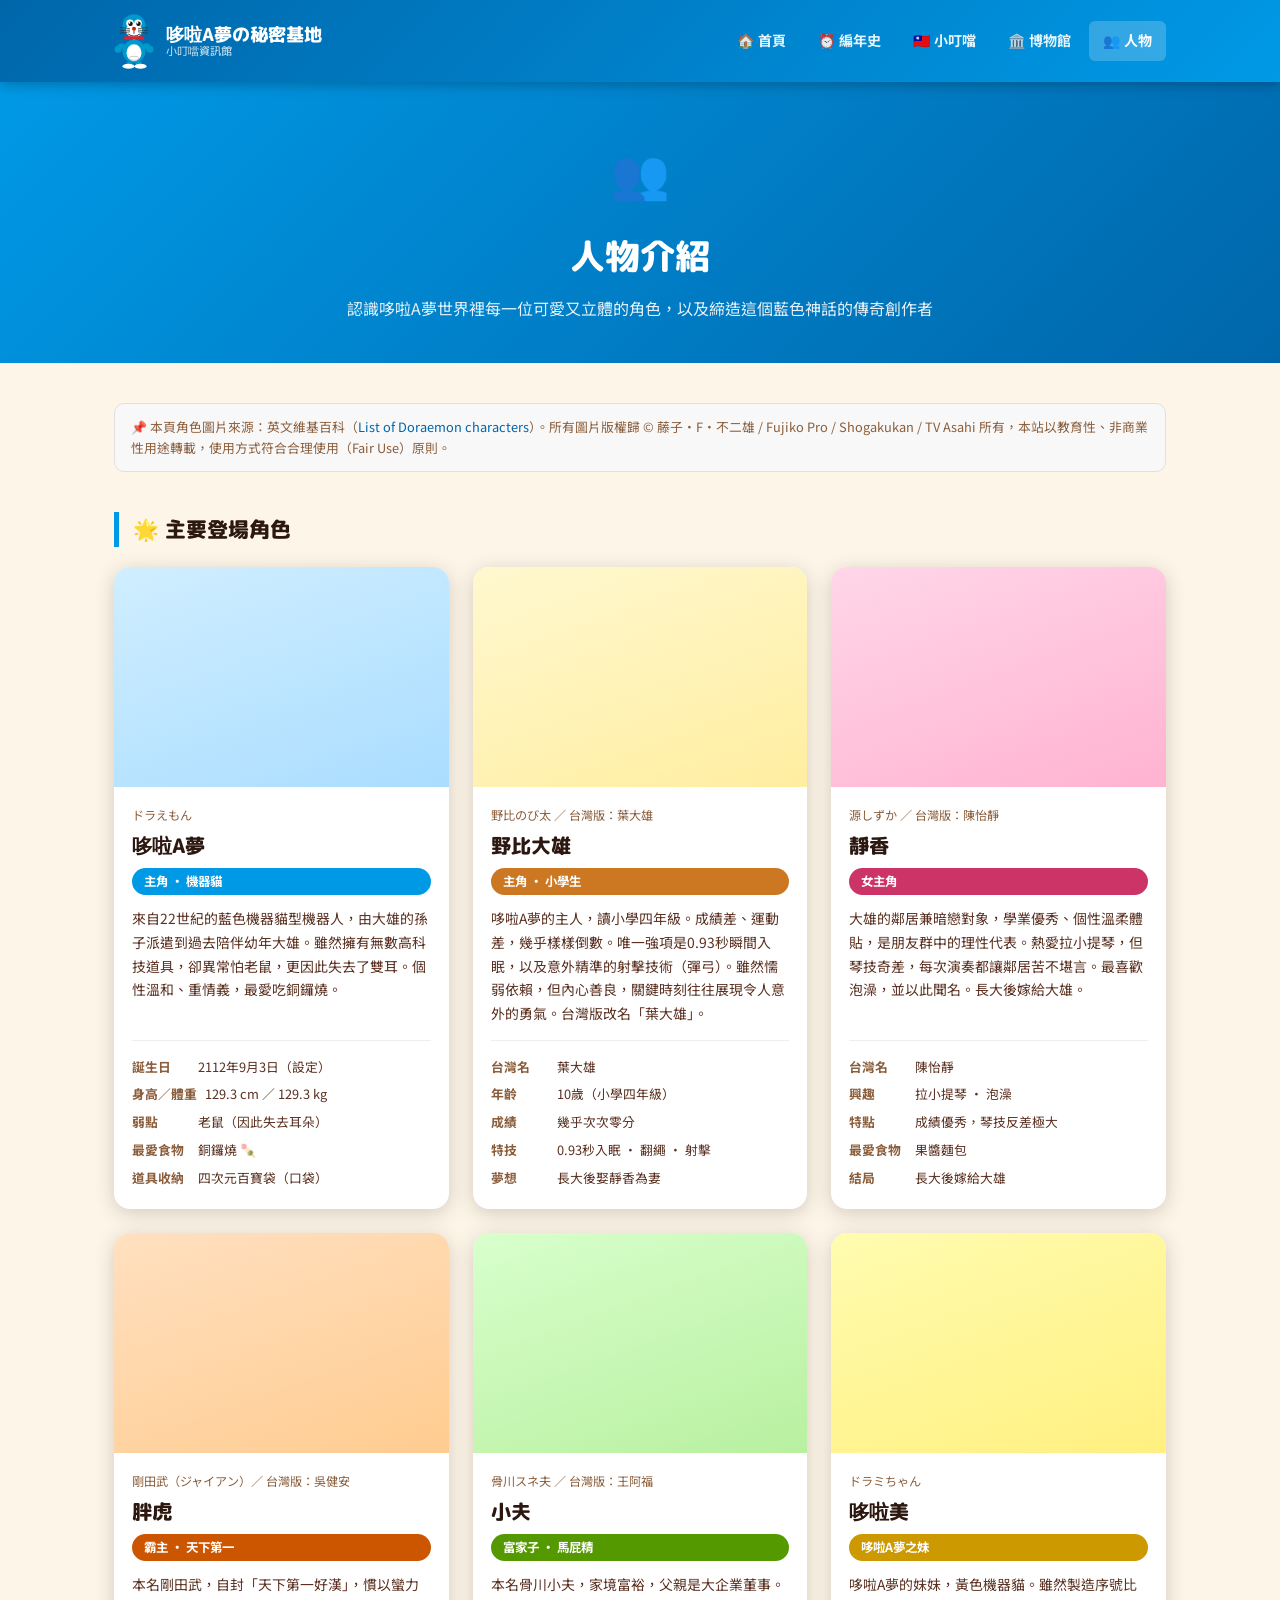
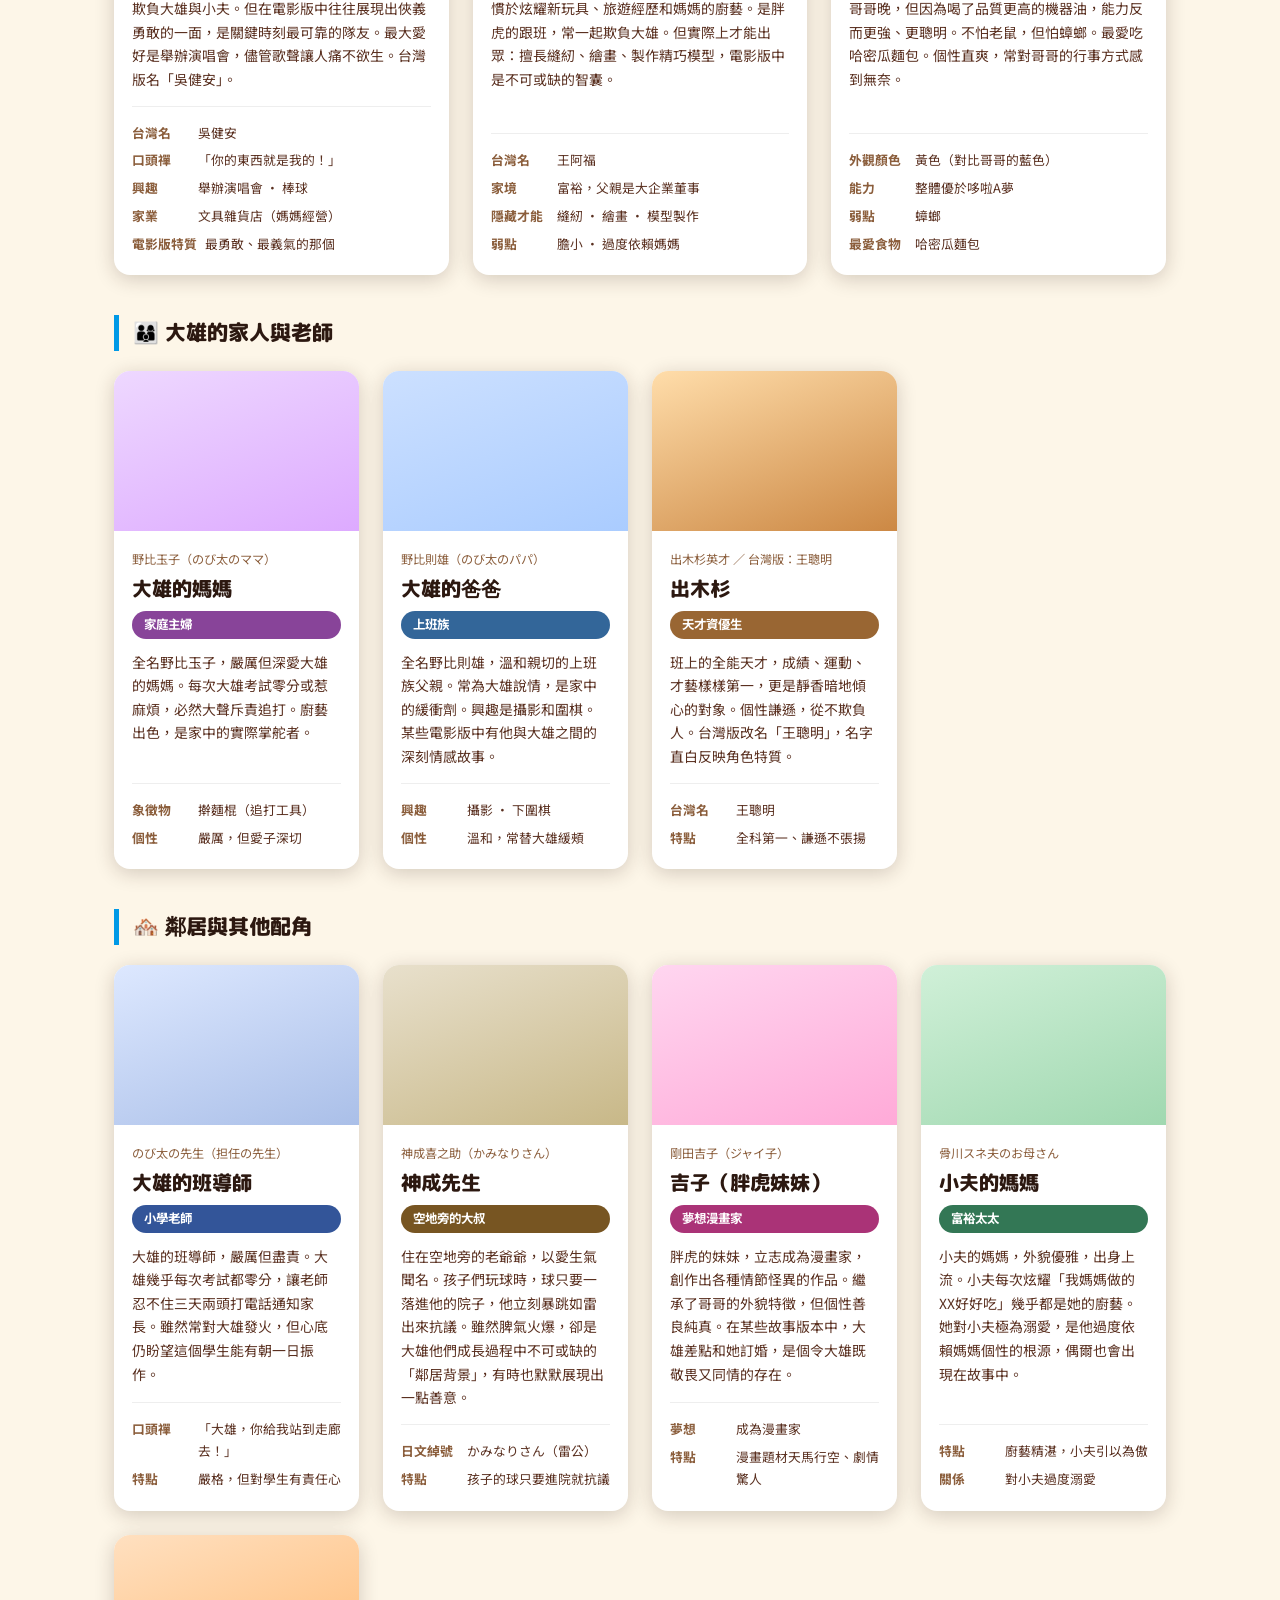
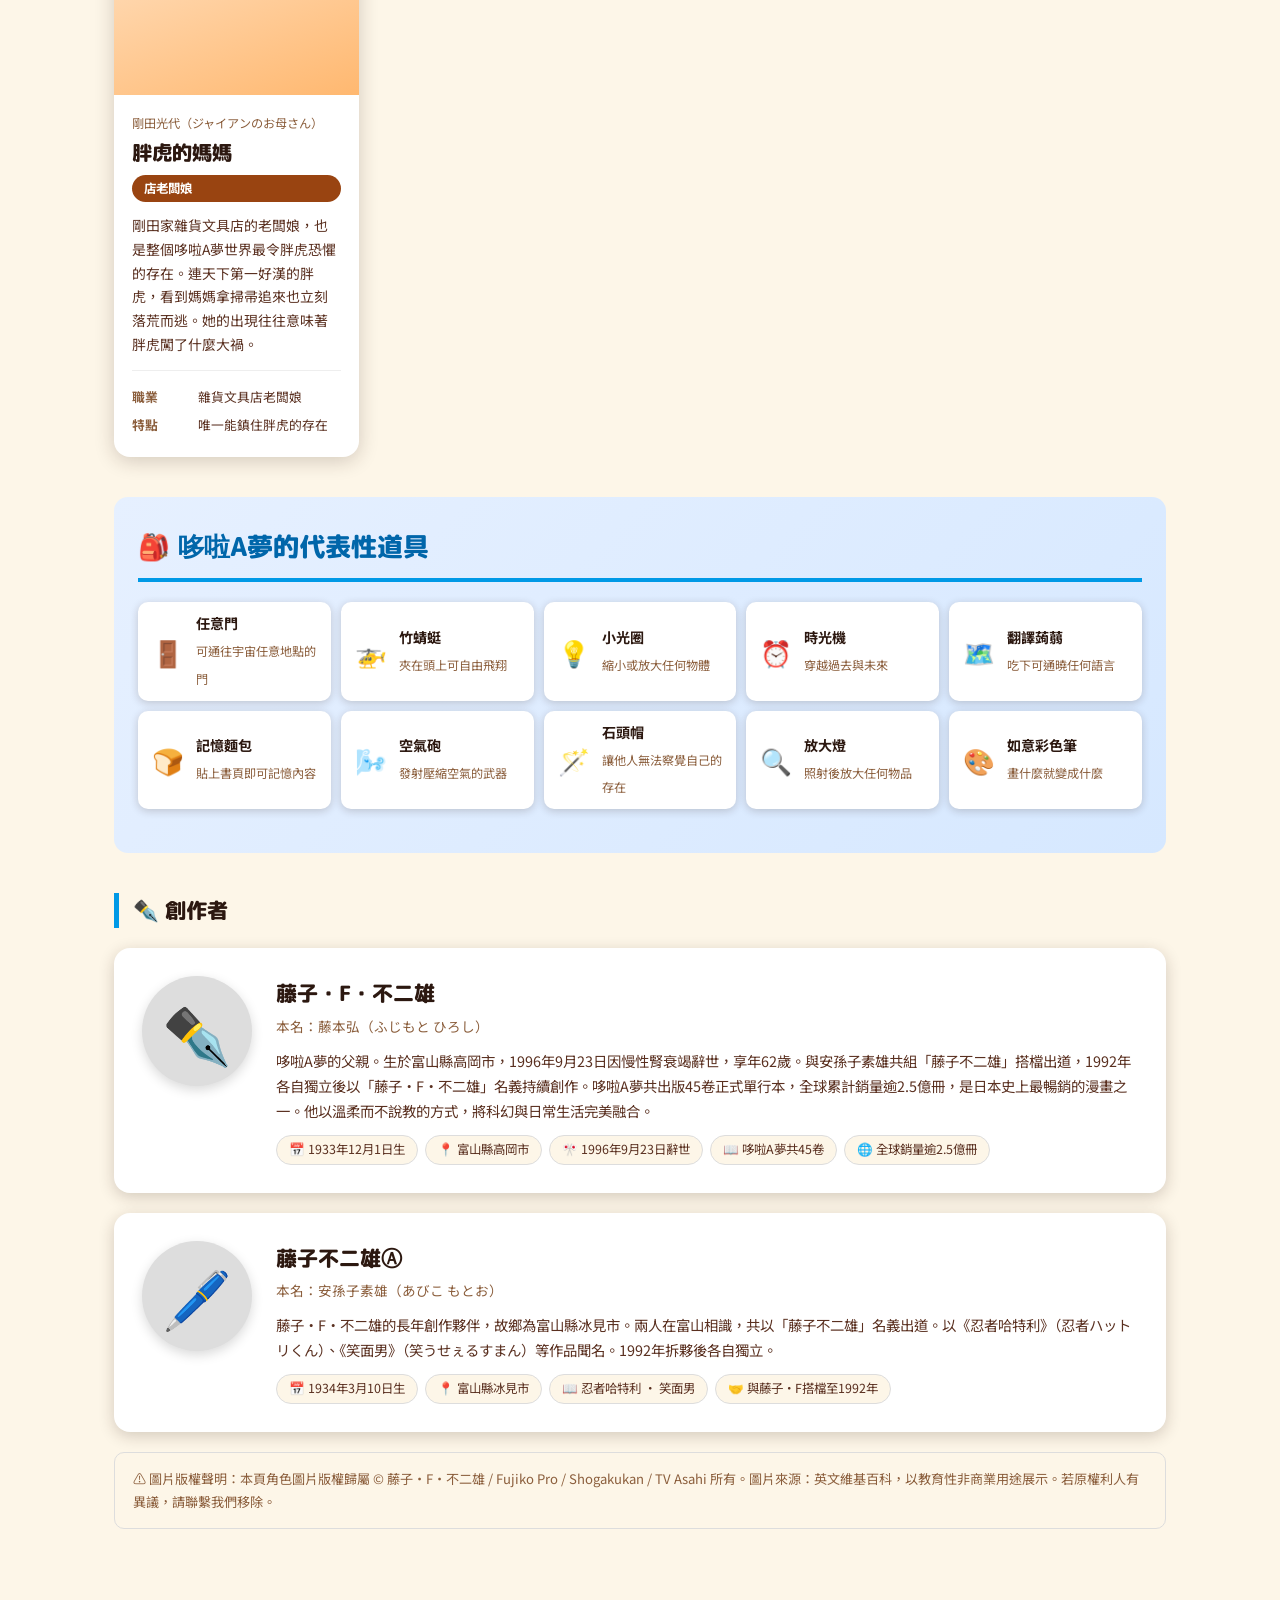
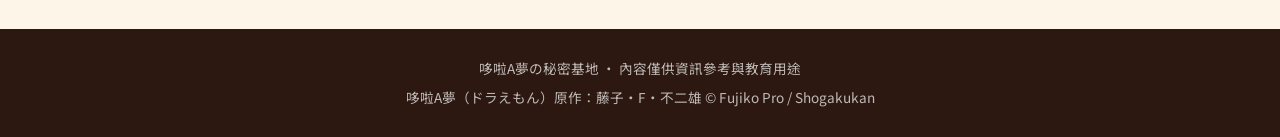
==== commit e80c464a: "Add full-body Doraemon logo/favicon and new supporting character cards - favicon.svg: updated to ful" ====
--- a/characters.html
+++ b/characters.html
@@ -431,6 +431,107 @@
 
   </div>
 
+  <!-- ── 鄰居與其他配角 ── -->
+  <div class="char-section-title">🏘️ 鄰居與其他配角</div>
+  <div class="char-grid" style="grid-template-columns: repeat(auto-fill, minmax(220px,1fr))">
+
+    <!-- Teacher -->
+    <div class="char-card">
+      <div class="char-img-wrap" style="height:160px; background:linear-gradient(160deg,#dde8ff 0%,#aabfe8 100%);">
+        <img src="https://upload.wikimedia.org/wikipedia/en/thumb/e/e3/Nobita%27s_teacher.png/200px-Nobita%27s_teacher.png"
+             alt="大雄的班導師"
+             onerror="this.style.display='none'">
+      </div>
+      <div class="char-body">
+        <div class="char-name-jp">のび太の先生（担任の先生）</div>
+        <h3>大雄的班導師</h3>
+        <span class="char-role" style="background:#335599">小學老師</span>
+        <p class="char-desc">大雄的班導師，嚴厲但盡責。大雄幾乎每次考試都零分，讓老師忍不住三天兩頭打電話通知家長。雖然常對大雄發火，但心底仍盼望這個學生能有朝一日振作。</p>
+        <div class="char-facts">
+          <div class="char-fact"><span class="char-fact-label">口頭禪</span><span class="char-fact-val">「大雄，你給我站到走廊去！」</span></div>
+          <div class="char-fact"><span class="char-fact-label">特點</span><span class="char-fact-val">嚴格，但對學生有責任心</span></div>
+        </div>
+      </div>
+    </div>
+
+    <!-- Kaminari-san -->
+    <div class="char-card">
+      <div class="char-img-wrap" style="height:160px; background:linear-gradient(160deg,#e8e0cc 0%,#c8b888 100%);">
+        <img src="https://upload.wikimedia.org/wikipedia/en/thumb/8/85/Kaminari-san.png/200px-Kaminari-san.png"
+             alt="神成先生"
+             onerror="this.style.display='none'">
+      </div>
+      <div class="char-body">
+        <div class="char-name-jp">神成喜之助（かみなりさん）</div>
+        <h3>神成先生</h3>
+        <span class="char-role" style="background:#775522">空地旁的大叔</span>
+        <p class="char-desc">住在空地旁的老爺爺，以愛生氣聞名。孩子們玩球時，球只要一落進他的院子，他立刻暴跳如雷出來抗議。雖然脾氣火爆，卻是大雄他們成長過程中不可或缺的「鄰居背景」，有時也默默展現出一點善意。</p>
+        <div class="char-facts">
+          <div class="char-fact"><span class="char-fact-label">日文綽號</span><span class="char-fact-val">かみなりさん（雷公）</span></div>
+          <div class="char-fact"><span class="char-fact-label">特點</span><span class="char-fact-val">孩子的球只要進院就抗議</span></div>
+        </div>
+      </div>
+    </div>
+
+    <!-- Jaiko -->
+    <div class="char-card">
+      <div class="char-img-wrap" style="height:160px; background:linear-gradient(160deg,#ffd6f0 0%,#ffaad8 100%);">
+        <img src="https://upload.wikimedia.org/wikipedia/en/thumb/4/4a/Jaiko.png/200px-Jaiko.png"
+             alt="剛田吉子（胖虎的妹妹）"
+             onerror="this.style.display='none'">
+      </div>
+      <div class="char-body">
+        <div class="char-name-jp">剛田吉子（ジャイ子）</div>
+        <h3>吉子（胖虎妹妹）</h3>
+        <span class="char-role" style="background:#aa3377">夢想漫畫家</span>
+        <p class="char-desc">胖虎的妹妹，立志成為漫畫家，創作出各種情節怪異的作品。繼承了哥哥的外貌特徵，但個性善良純真。在某些故事版本中，大雄差點和她訂婚，是個令大雄既敬畏又同情的存在。</p>
+        <div class="char-facts">
+          <div class="char-fact"><span class="char-fact-label">夢想</span><span class="char-fact-val">成為漫畫家</span></div>
+          <div class="char-fact"><span class="char-fact-label">特點</span><span class="char-fact-val">漫畫題材天馬行空、劇情驚人</span></div>
+        </div>
+      </div>
+    </div>
+
+    <!-- Suneo's Mom -->
+    <div class="char-card">
+      <div class="char-img-wrap" style="height:160px; background:linear-gradient(160deg,#d0f0d8 0%,#a0d8b0 100%);">
+        <img src="https://upload.wikimedia.org/wikipedia/en/thumb/a/a7/Suneo%27s_mother.png/200px-Suneo%27s_mother.png"
+             alt="小夫的媽媽"
+             onerror="this.style.display='none'">
+      </div>
+      <div class="char-body">
+        <div class="char-name-jp">骨川スネ夫のお母さん</div>
+        <h3>小夫的媽媽</h3>
+        <span class="char-role" style="background:#337755">富裕太太</span>
+        <p class="char-desc">小夫的媽媽，外貌優雅，出身上流。小夫每次炫耀「我媽媽做的XX好好吃」幾乎都是她的廚藝。她對小夫極為溺愛，是他過度依賴媽媽個性的根源，偶爾也會出現在故事中。</p>
+        <div class="char-facts">
+          <div class="char-fact"><span class="char-fact-label">特點</span><span class="char-fact-val">廚藝精湛，小夫引以為傲</span></div>
+          <div class="char-fact"><span class="char-fact-label">關係</span><span class="char-fact-val">對小夫過度溺愛</span></div>
+        </div>
+      </div>
+    </div>
+
+    <!-- Gian's Mom -->
+    <div class="char-card">
+      <div class="char-img-wrap" style="height:160px; background:linear-gradient(160deg,#ffe0c0 0%,#ffb870 100%);">
+        <img src="https://upload.wikimedia.org/wikipedia/en/thumb/0/04/Gian%27s_mother.png/200px-Gian%27s_mother.png"
+             alt="胖虎的媽媽"
+             onerror="this.style.display='none'">
+      </div>
+      <div class="char-body">
+        <div class="char-name-jp">剛田光代（ジャイアンのお母さん）</div>
+        <h3>胖虎的媽媽</h3>
+        <span class="char-role" style="background:#994411">店老闆娘</span>
+        <p class="char-desc">剛田家雜貨文具店的老闆娘，也是整個哆啦A夢世界最令胖虎恐懼的存在。連天下第一好漢的胖虎，看到媽媽拿掃帚追來也立刻落荒而逃。她的出現往往意味著胖虎闖了什麼大禍。</p>
+        <div class="char-facts">
+          <div class="char-fact"><span class="char-fact-label">職業</span><span class="char-fact-val">雜貨文具店老闆娘</span></div>
+          <div class="char-fact"><span class="char-fact-label">特點</span><span class="char-fact-val">唯一能鎮住胖虎的存在</span></div>
+        </div>
+      </div>
+    </div>
+
+  </div><!-- /鄰居與其他配角 grid -->
+
   <!-- ── 著名道具 ── -->
   <div style="background:linear-gradient(135deg,#e6f0ff,#d6e8ff);border-radius:14px;padding:28px 24px;margin:40px 0;">
     <div class="section-title" style="margin-bottom:20px">🎒 哆啦A夢的代表性道具</div>
--- a/css/style.css
+++ b/css/style.css
@@ -65,15 +65,14 @@
 }
 
 .logo-icon {
-  width: 44px;
-  height: 44px;
-  border-radius: 50%;
-  background: url("data:image/svg+xml,<svg xmlns='http://www.w3.org/2000/svg' viewBox='0 0 100 100'><circle cx='50' cy='46' r='46' fill='rgb(0,153,204)'/><ellipse cx='50' cy='62' rx='36' ry='30' fill='white'/><circle cx='37' cy='38' r='12' fill='white'/><circle cx='39' cy='41' r='7' fill='rgb(17,17,17)'/><circle cx='35' cy='37' r='2.5' fill='white'/><circle cx='63' cy='38' r='12' fill='white'/><circle cx='65' cy='41' r='7' fill='rgb(17,17,17)'/><circle cx='61' cy='37' r='2.5' fill='white'/><circle cx='50' cy='54' r='7' fill='rgb(204,34,0)'/><line x1='50' y1='61' x2='50' y2='69' stroke='rgb(51,51,51)' stroke-width='3'/><path d='M32 72 Q50 83 68 72' fill='none' stroke='rgb(51,51,51)' stroke-width='3' stroke-linecap='round'/><line x1='4' y1='53' x2='37' y2='55' stroke='rgb(51,51,51)' stroke-width='2'/><line x1='4' y1='62' x2='37' y2='62' stroke='rgb(51,51,51)' stroke-width='2'/><line x1='4' y1='71' x2='37' y2='68' stroke='rgb(51,51,51)' stroke-width='2'/><line x1='96' y1='53' x2='63' y2='55' stroke='rgb(51,51,51)' stroke-width='2'/><line x1='96' y1='62' x2='63' y2='62' stroke='rgb(51,51,51)' stroke-width='2'/><line x1='96' y1='71' x2='63' y2='68' stroke='rgb(51,51,51)' stroke-width='2'/><rect x='16' y='87' width='68' height='10' rx='5' fill='rgb(221,34,51)'/><circle cx='50' cy='97' r='6' fill='rgb(255,204,0)'/></svg>") center/cover no-repeat;
+  width: 40px;
+  height: 58px;
+  background: url("data:image/svg+xml,<svg xmlns='http://www.w3.org/2000/svg' viewBox='0 0 80 115'><circle cx='40' cy='27' r='23' fill='rgb(0,153,204)'/><ellipse cx='40' cy='36' rx='16' ry='14' fill='white'/><circle cx='32' cy='22' r='7.5' fill='white'/><circle cx='48' cy='22' r='7.5' fill='white'/><circle cx='33' cy='23' r='4.5' fill='rgb(17,17,17)'/><circle cx='49' cy='23' r='4.5' fill='rgb(17,17,17)'/><circle cx='31' cy='21' r='1.8' fill='white'/><circle cx='47' cy='21' r='1.8' fill='white'/><circle cx='40' cy='33' r='4' fill='rgb(204,34,0)'/><line x1='40' y1='37' x2='40' y2='43' stroke='rgb(51,51,51)' stroke-width='1.8'/><path d='M29 44 Q40 52 51 44' fill='none' stroke='rgb(51,51,51)' stroke-width='2' stroke-linecap='round'/><line x1='12' y1='30' x2='32' y2='33' stroke='rgb(51,51,51)' stroke-width='1.5'/><line x1='12' y1='36' x2='32' y2='36' stroke='rgb(51,51,51)' stroke-width='1.5'/><line x1='12' y1='42' x2='32' y2='39' stroke='rgb(51,51,51)' stroke-width='1.5'/><line x1='68' y1='30' x2='48' y2='33' stroke='rgb(51,51,51)' stroke-width='1.5'/><line x1='68' y1='36' x2='48' y2='36' stroke='rgb(51,51,51)' stroke-width='1.5'/><line x1='68' y1='42' x2='48' y2='39' stroke='rgb(51,51,51)' stroke-width='1.5'/><rect x='19' y='48' width='42' height='7' rx='3.5' fill='rgb(221,34,51)'/><circle cx='40' cy='60' r='5.5' fill='rgb(255,204,0)'/><circle cx='40' cy='57' r='1.5' fill='rgb(204,153,0)'/><ellipse cx='14' cy='68' rx='7' ry='5.5' fill='rgb(0,153,204)' transform='rotate(-28 14 68)'/><circle cx='8' cy='74' r='7' fill='rgb(0,153,204)'/><ellipse cx='66' cy='68' rx='7' ry='5.5' fill='rgb(0,153,204)' transform='rotate(28 66 68)'/><circle cx='72' cy='74' r='7' fill='rgb(0,153,204)'/><circle cx='40' cy='78' r='23' fill='rgb(0,153,204)'/><ellipse cx='40' cy='81' rx='15' ry='17' fill='white'/><ellipse cx='40' cy='92' rx='10' ry='4' fill='none' stroke='rgb(187,187,187)' stroke-width='1.5'/><rect x='25' y='98' width='12' height='8' rx='4' fill='rgb(0,153,204)'/><rect x='43' y='98' width='12' height='8' rx='4' fill='rgb(0,153,204)'/><ellipse cx='29' cy='108' rx='12' ry='5' fill='white'/><ellipse cx='53' cy='108' rx='12' ry='5' fill='white'/></svg>") center/contain no-repeat;
   display: flex;
   align-items: center;
   justify-content: center;
   font-size: 0;
-  box-shadow: 0 2px 8px rgba(0,0,0,0.2);
+  flex-shrink: 0;
 }
 
 .logo-text {
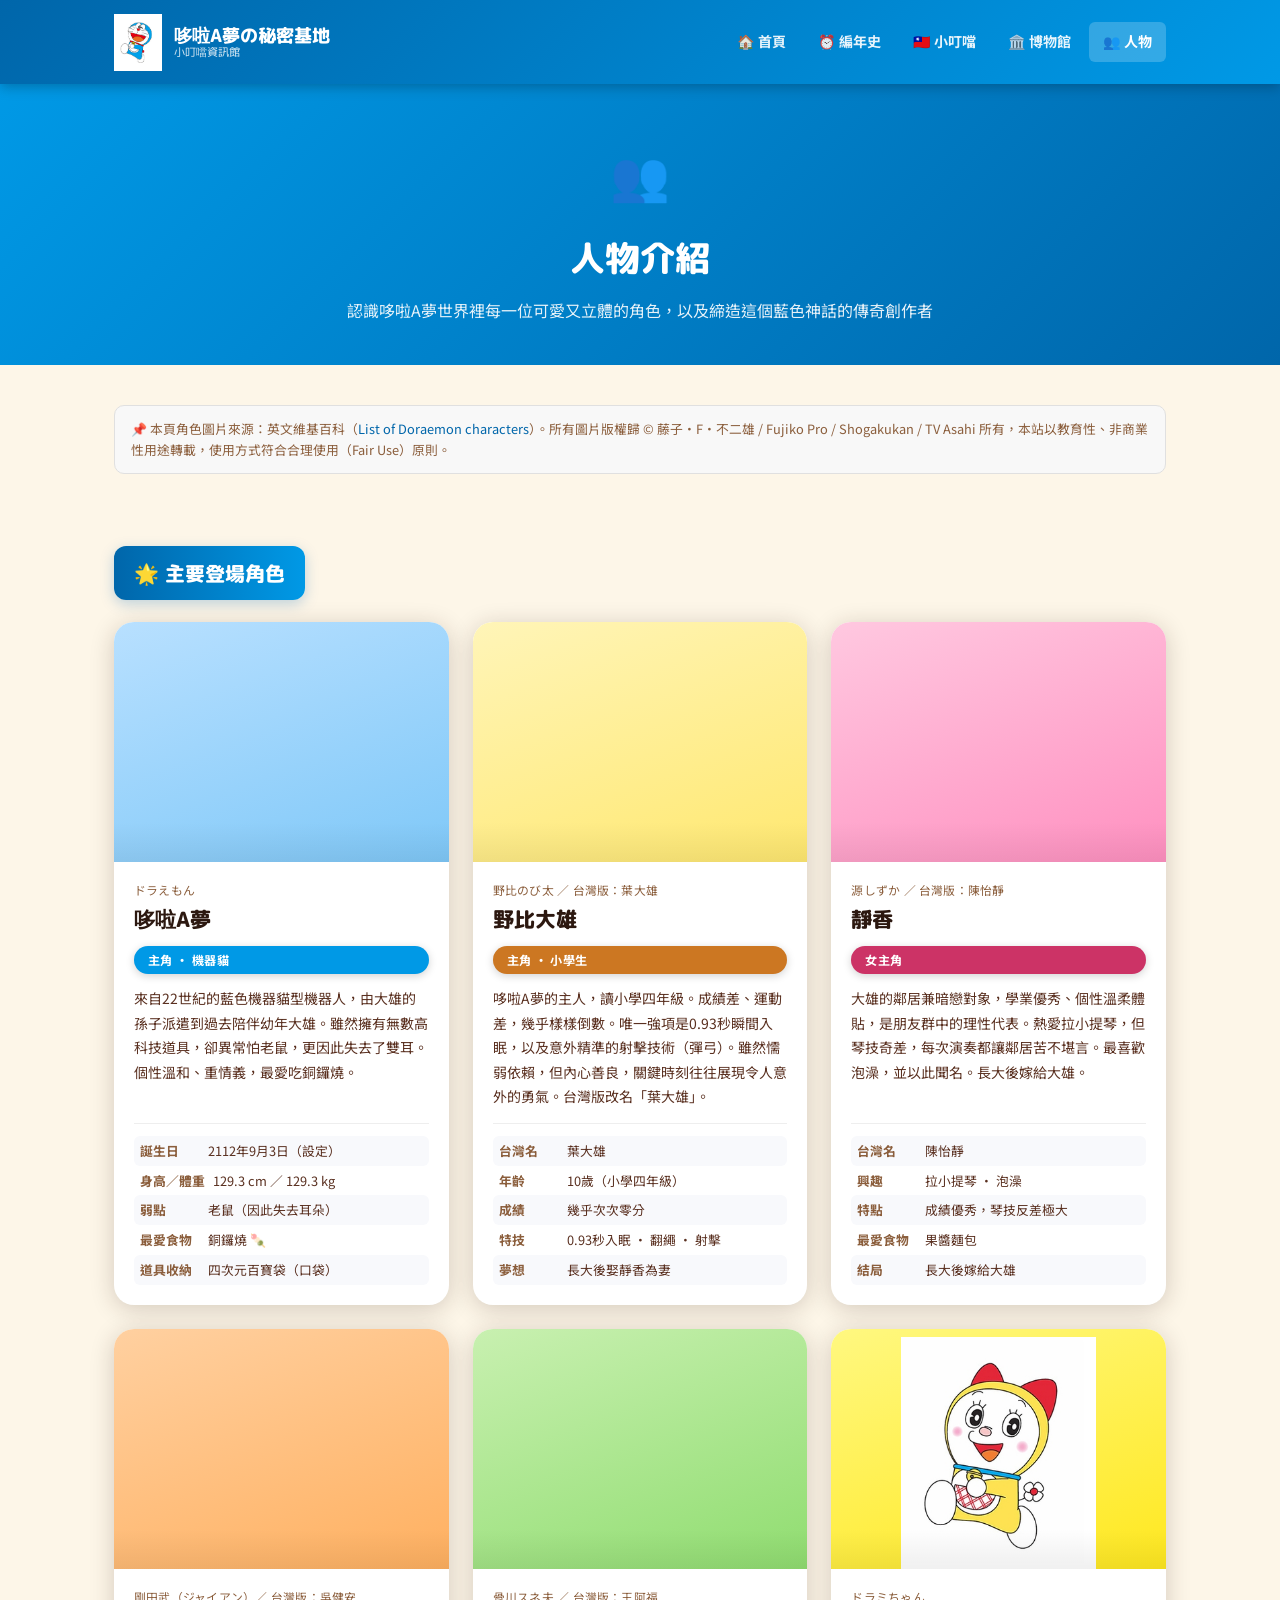
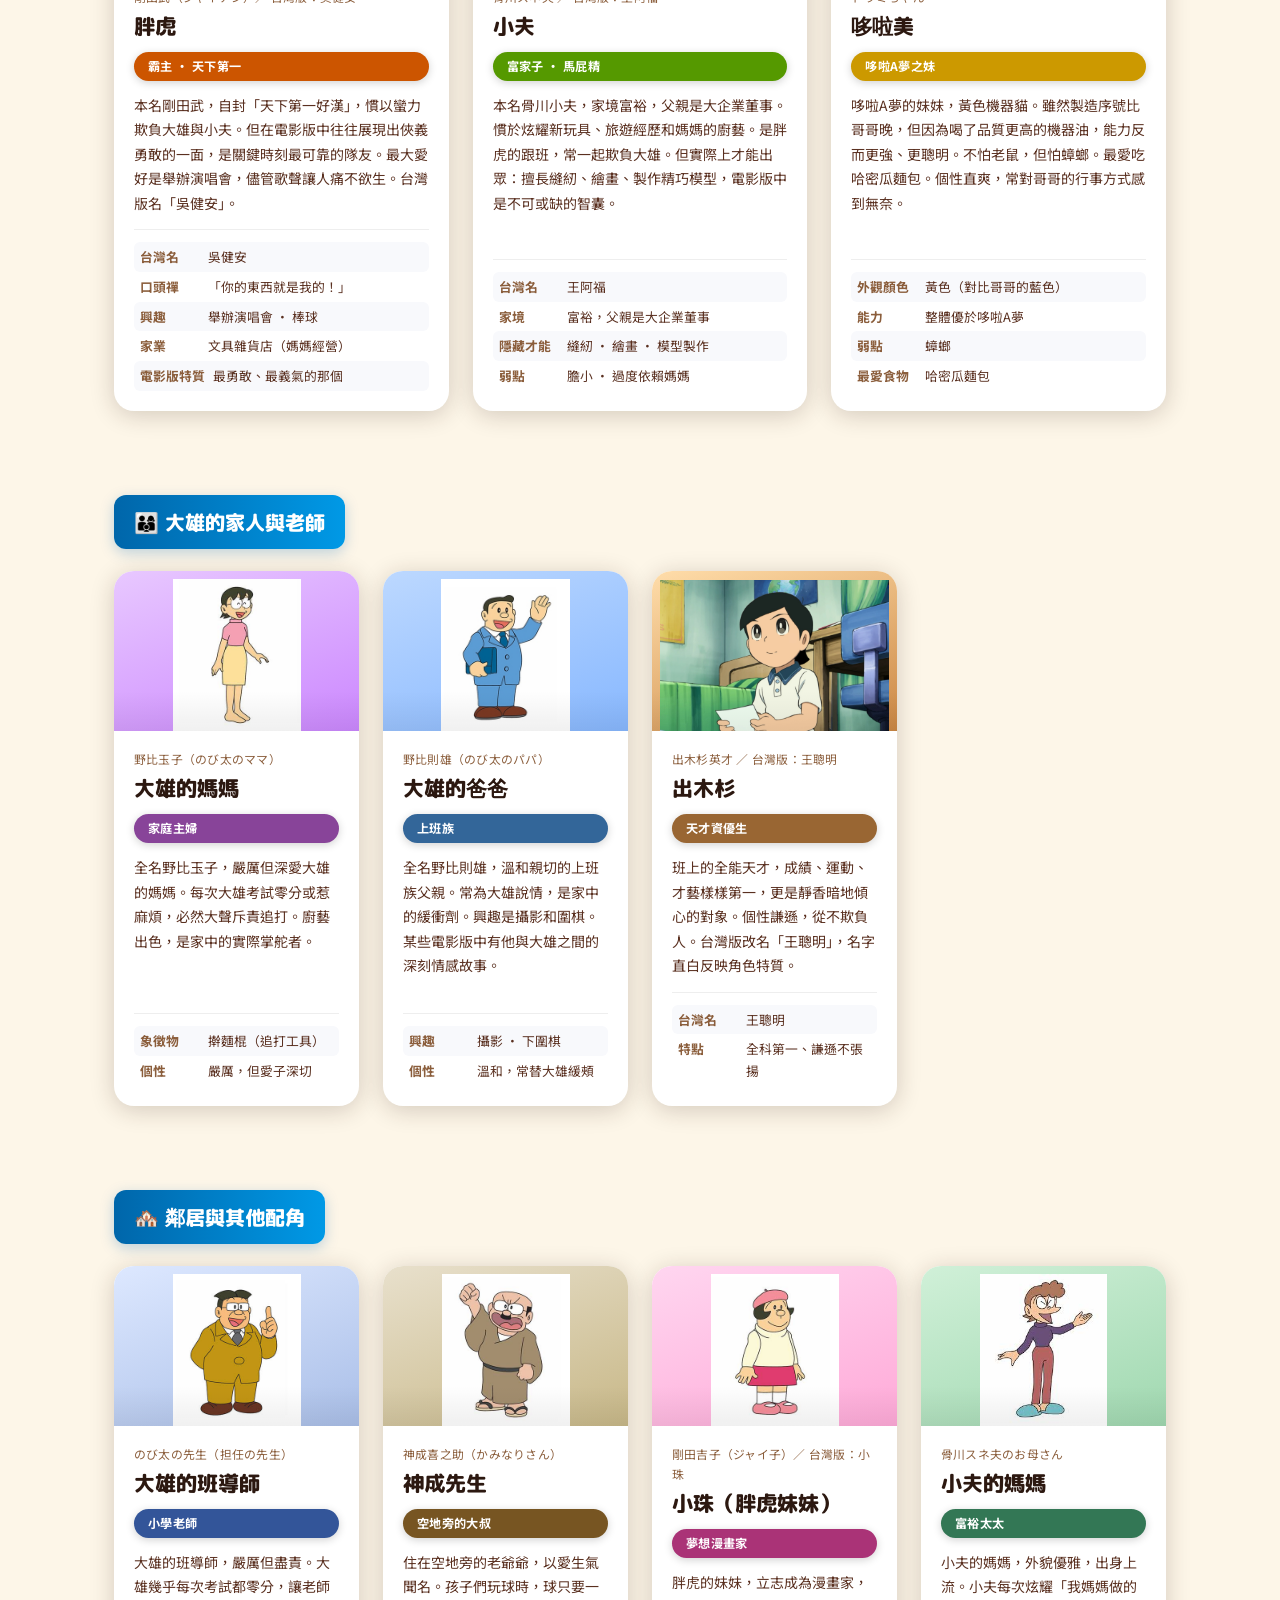
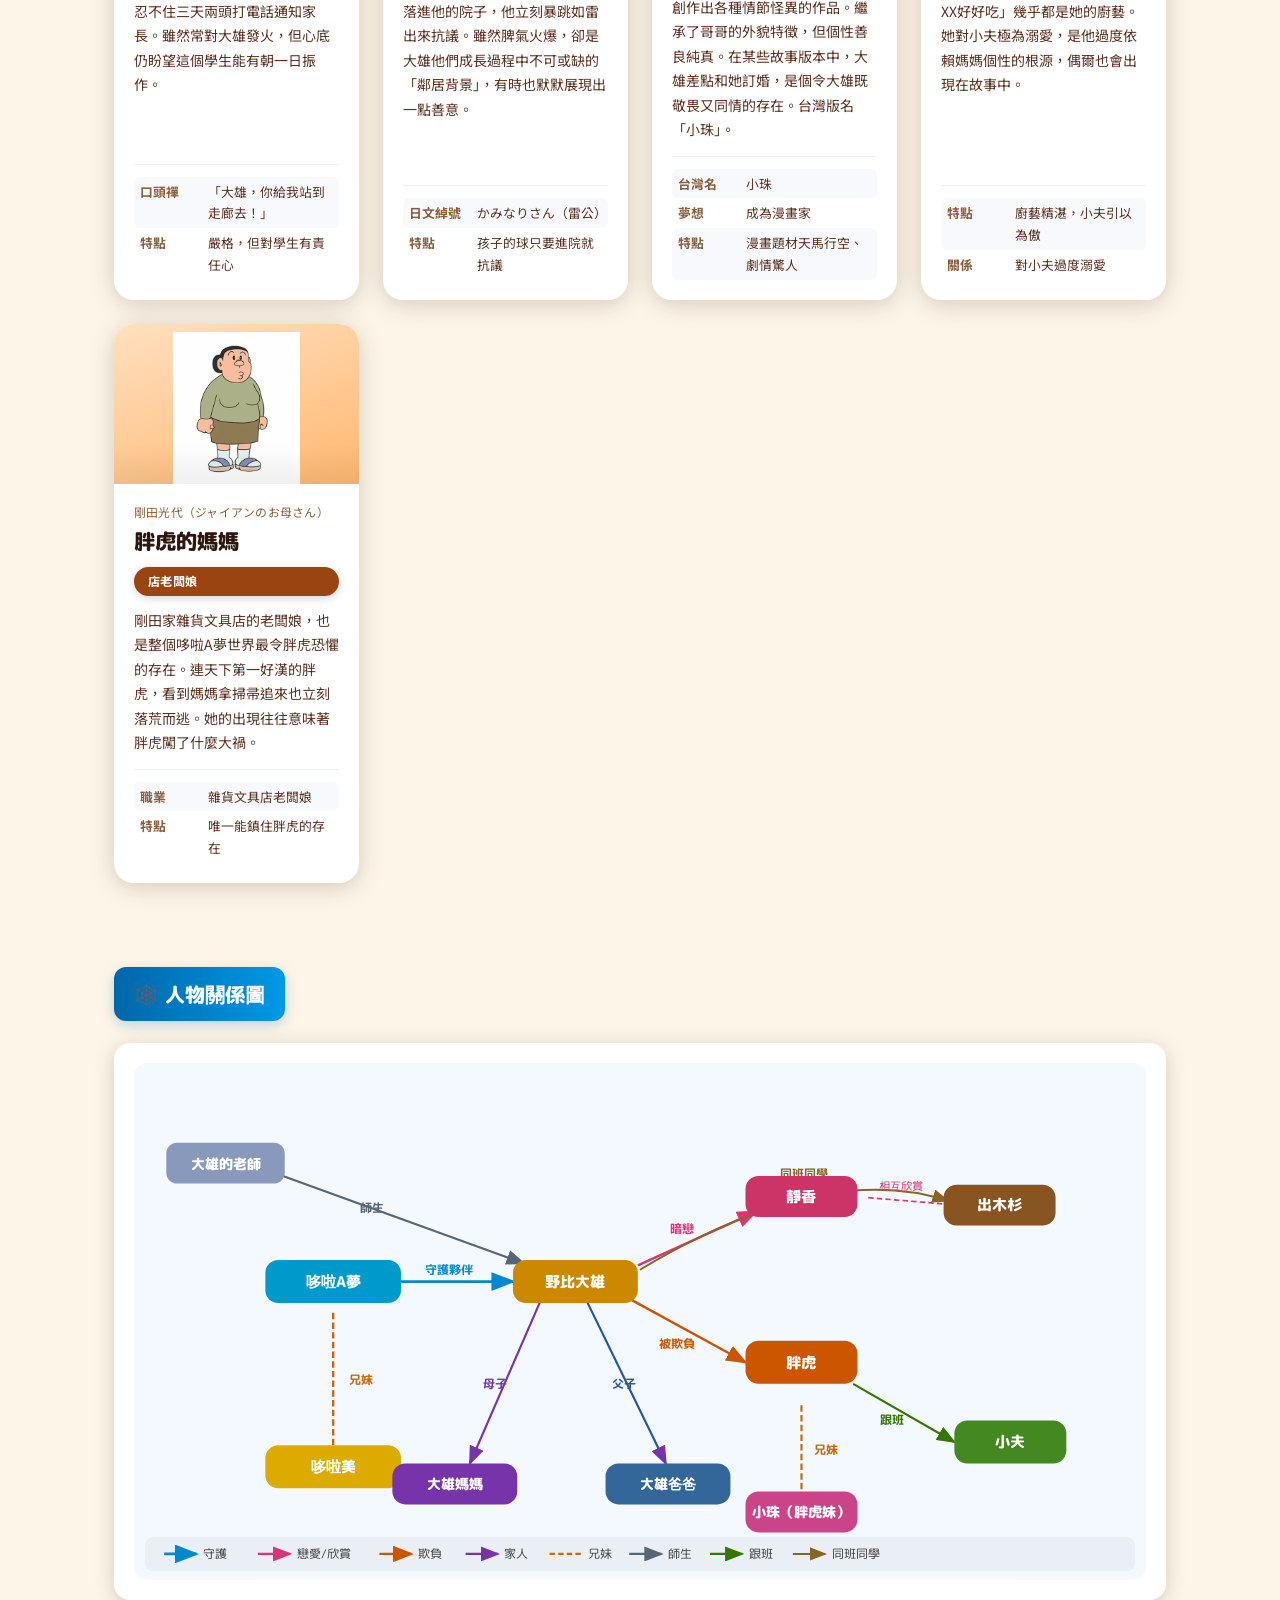
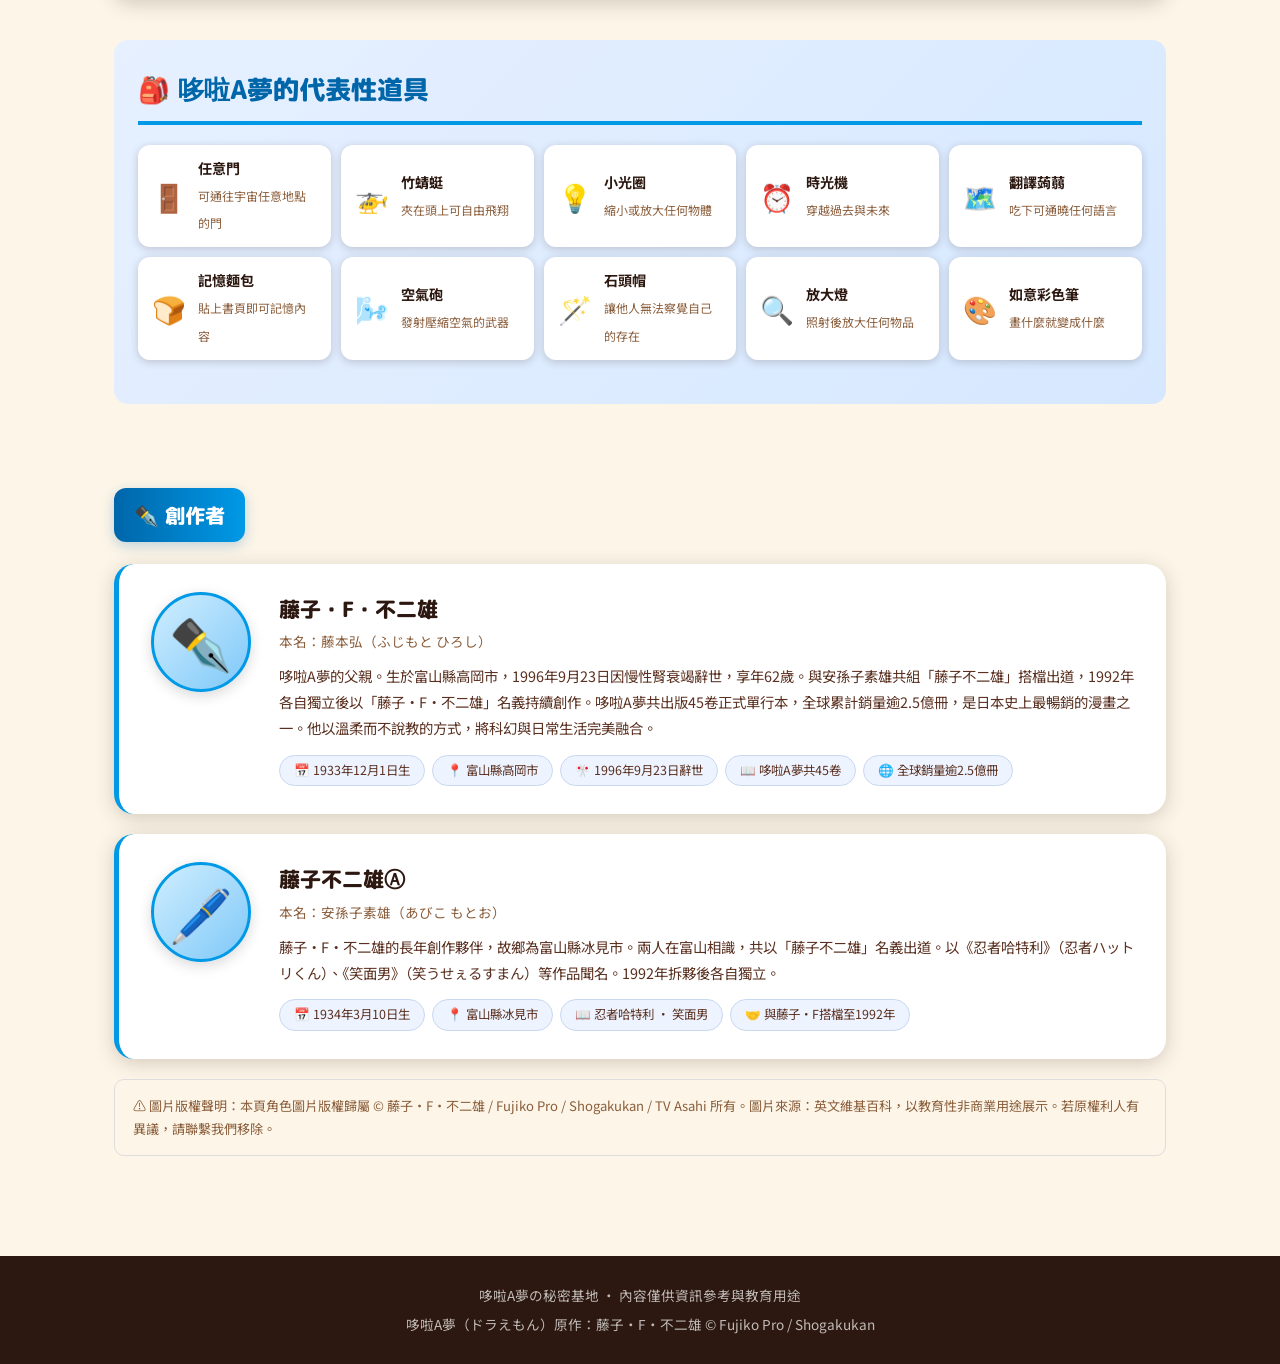
==== commit 93726e99: "新增角色圖片、美化人物頁排版與首頁熱區 - 換上新 logo（哆啦A夢跳躍圖），全站同步 - 補上 9 位角色圖片：哆啦美、大雄媽媽、爸爸、老師、出木杉、小珠、神成先生、小夫媽媽、胖虎媽媽 - 修正小" ====
--- a/characters.html
+++ b/characters.html
@@ -7,7 +7,13 @@
 <title>人物介紹 · 哆啦A夢の秘密基地</title>
 <link rel="stylesheet" href="css/style.css">
 <style>
-  /* ── Character card with real image ─────── */
+  /* ── Card entrance animation ─────────────── */
+  @keyframes card-in {
+    from { opacity: 0; transform: translateY(20px); }
+    to   { opacity: 1; transform: translateY(0); }
+  }
+
+  /* ── Grid ─────────────────────────────────── */
   .char-grid {
     display: grid;
     grid-template-columns: repeat(auto-fill, minmax(260px, 1fr));
@@ -15,75 +21,103 @@
     margin-bottom: 40px;
   }
 
+  /* ── Card ─────────────────────────────────── */
   .char-card {
     background: white;
-    border-radius: 16px;
+    border-radius: 20px;
     overflow: hidden;
-    box-shadow: 0 4px 20px var(--shadow);
-    transition: transform 0.25s, box-shadow 0.25s;
+    box-shadow: 0 4px 24px var(--shadow);
+    transition: transform 0.28s cubic-bezier(.34,1.4,.64,1), box-shadow 0.28s;
     display: flex;
     flex-direction: column;
-  }
+    animation: card-in 0.5s ease both;
+  }
+  .char-card:nth-child(2) { animation-delay: 0.05s; }
+  .char-card:nth-child(3) { animation-delay: 0.10s; }
+  .char-card:nth-child(4) { animation-delay: 0.15s; }
+  .char-card:nth-child(5) { animation-delay: 0.20s; }
+  .char-card:nth-child(6) { animation-delay: 0.25s; }
   .char-card:hover {
-    transform: translateY(-6px);
-    box-shadow: 0 12px 32px var(--shadow-deep);
-  }
-
+    transform: translateY(-8px) scale(1.015);
+    box-shadow: 0 18px 40px var(--shadow-deep);
+  }
+
+  /* ── Image area ───────────────────────────── */
   .char-img-wrap {
-    height: 220px;
+    height: 240px;
     display: flex;
-    align-items: center;
+    align-items: flex-end;
     justify-content: center;
     position: relative;
     overflow: hidden;
+  }
+  /* gradient fade at bottom edge of image area */
+  .char-img-wrap::after {
+    content: '';
+    position: absolute;
+    bottom: 0; left: 0; right: 0;
+    height: 40px;
+    background: linear-gradient(to bottom, transparent, rgba(0,0,0,0.06));
+    pointer-events: none;
   }
   .char-img-wrap img {
     height: 100%;
     width: 100%;
     object-fit: contain;
     object-position: center bottom;
-    padding: 12px 12px 0;
+    padding: 8px 8px 0;
     display: block;
-    transition: transform 0.3s;
-  }
-  .char-card:hover .char-img-wrap img { transform: scale(1.04); }
-
-  /* fallback bg color per character */
-  .bg-doraemon { background: linear-gradient(160deg, #d0eeff 0%, #aaddff 100%); }
-  .bg-nobita   { background: linear-gradient(160deg, #fff8d0 0%, #ffeea0 100%); }
-  .bg-shizuka  { background: linear-gradient(160deg, #ffd6e8 0%, #ffb3d1 100%); }
-  .bg-gian     { background: linear-gradient(160deg, #ffe0c0 0%, #ffcc90 100%); }
-  .bg-suneo    { background: linear-gradient(160deg, #d8ffcc 0%, #b8f0a0 100%); }
-  .bg-dorami   { background: linear-gradient(160deg, #fffcb0 0%, #fff080 100%); }
-  .bg-mom      { background: linear-gradient(160deg, #eed8ff 0%, #ddaaff 100%); }
-  .bg-dad      { background: linear-gradient(160deg, #cce0ff 0%, #aaccff 100%); }
-  .bg-creator  { background: linear-gradient(160deg, #e8e8e8 0%, #cccccc 100%); }
-
-  .char-body { padding: 18px; flex: 1; display: flex; flex-direction: column; }
-
-  .char-name-jp { font-size: 0.76rem; color: var(--text-light); margin-bottom: 2px; }
+    transition: transform 0.35s cubic-bezier(.34,1.3,.64,1);
+  }
+  .char-card:hover .char-img-wrap img { transform: scale(1.06); }
+
+  /* fallback bg gradients */
+  .bg-doraemon { background: linear-gradient(160deg, #b8e0ff 0%, #7fc8f8 100%); }
+  .bg-nobita   { background: linear-gradient(160deg, #fff5b8 0%, #ffe870 100%); }
+  .bg-shizuka  { background: linear-gradient(160deg, #ffc8e0 0%, #ff90c0 100%); }
+  .bg-gian     { background: linear-gradient(160deg, #ffd0a0 0%, #ffb060 100%); }
+  .bg-suneo    { background: linear-gradient(160deg, #c8f0b0 0%, #90dd70 100%); }
+  .bg-dorami   { background: linear-gradient(160deg, #fff880 0%, #ffe820 100%); }
+  .bg-mom      { background: linear-gradient(160deg, #e8c8ff 0%, #cc88ff 100%); }
+  .bg-dad      { background: linear-gradient(160deg, #bcd8ff 0%, #88b8ff 100%); }
+  .bg-creator  { background: linear-gradient(160deg, #e0e0e0 0%, #c0c0c0 100%); }
+
+  /* ── Card body ────────────────────────────── */
+  .char-body { padding: 18px 20px 20px; flex: 1; display: flex; flex-direction: column; }
+
+  .char-name-jp {
+    font-size: 0.74rem;
+    color: var(--text-light);
+    margin-bottom: 2px;
+    letter-spacing: 0.02em;
+  }
   .char-card h3 {
     font-family: 'M PLUS Rounded 1c', sans-serif;
-    font-size: 1.25rem;
+    font-size: 1.3rem;
     font-weight: 800;
     color: var(--text);
-    margin-bottom: 6px;
+    margin-bottom: 8px;
   }
   .char-role {
-    display: inline-block;
-    font-size: 0.78rem;
+    display: inline-flex;
+    align-items: center;
+    font-size: 0.76rem;
     font-weight: 700;
     color: white;
-    padding: 3px 12px;
+    padding: 4px 14px;
     border-radius: 20px;
     margin-bottom: 12px;
+    box-shadow: 0 2px 8px rgba(0,0,0,0.18);
+    letter-spacing: 0.03em;
   }
   .char-desc {
-    font-size: 0.87rem;
+    font-size: 0.875rem;
     color: var(--text-mid);
-    line-height: 1.7;
+    line-height: 1.75;
     flex: 1;
   }
+
+  /* ── Facts table ──────────────────────────── */
   .char-facts {
     margin-top: 14px;
     padding-top: 12px;
@@ -92,18 +126,34 @@
   .char-fact {
     display: flex;
     font-size: 0.8rem;
-    padding: 3px 0;
+    padding: 4px 6px;
     gap: 8px;
-  }
+    border-radius: 6px;
+  }
+  .char-fact:nth-child(odd) { background: #f8f9fc; }
   .char-fact-label {
     color: var(--text-light);
-    min-width: 58px;
+    min-width: 60px;
     font-weight: 700;
     flex-shrink: 0;
   }
   .char-fact-val { color: var(--text-mid); }
 
-  /* ── Gadgets ─────────────────────────────── */
+  /* ── Section title ────────────────────────── */
+  .char-section-title {
+    font-family: 'M PLUS Rounded 1c', sans-serif;
+    font-size: 1.25rem;
+    font-weight: 800;
+    color: white;
+    margin: 44px 0 22px;
+    padding: 10px 20px;
+    background: linear-gradient(90deg, var(--blue-dark), var(--blue));
+    border-radius: 12px;
+    box-shadow: 0 4px 14px rgba(0,100,180,0.25);
+    display: inline-block;
+  }
+
+  /* ── Gadgets ──────────────────────────────── */
   .gadget-grid {
     display: grid;
     grid-template-columns: repeat(auto-fill, minmax(190px, 1fr));
@@ -112,46 +162,51 @@
   }
   .gadget-item {
     background: white;
-    border-radius: 10px;
-    padding: 10px 14px;
+    border-radius: 12px;
+    padding: 12px 14px;
     display: flex;
     align-items: center;
     gap: 12px;
     box-shadow: 0 2px 8px var(--shadow);
-  }
-  .gadget-icon { font-size: 1.6rem; flex-shrink: 0; }
+    transition: transform 0.2s, box-shadow 0.2s;
+  }
+  .gadget-item:hover {
+    transform: translateY(-3px);
+    box-shadow: 0 6px 16px var(--shadow);
+  }
+  .gadget-icon { font-size: 1.7rem; flex-shrink: 0; }
   .gadget-name { font-weight: 700; font-size: 0.88rem; color: var(--text); display: block; }
-  .gadget-desc { font-size: 0.76rem; color: var(--text-light); }
-
-  /* ── Creator card ────────────────────────── */
+  .gadget-desc { font-size: 0.75rem; color: var(--text-light); }
+
+  /* ── Creator card ─────────────────────────── */
   .creator-card {
     background: white;
-    border-radius: 16px;
-    padding: 28px;
+    border-radius: 20px;
+    padding: 28px 32px;
     display: flex;
-    gap: 24px;
+    gap: 28px;
     align-items: flex-start;
-    box-shadow: 0 4px 16px var(--shadow);
+    box-shadow: 0 4px 20px var(--shadow);
     margin-bottom: 20px;
-  }
+    border-left: 5px solid var(--blue);
+    transition: box-shadow 0.2s;
+  }
+  .creator-card:hover { box-shadow: 0 8px 32px var(--shadow-deep); }
   .creator-img-wrap {
-    width: 110px;
-    height: 110px;
+    width: 100px;
+    height: 100px;
     border-radius: 50%;
     overflow: hidden;
     flex-shrink: 0;
-    background: #ddd;
+    background: linear-gradient(135deg, #d0eeff, #7fc8f8);
     display: flex;
     align-items: center;
     justify-content: center;
-    font-size: 3.5rem;
-    box-shadow: 0 4px 12px rgba(0,0,0,0.15);
-  }
-  .creator-img-wrap img {
-    width: 100%;
-    height: 100%;
-    object-fit: cover;
-  }
+    font-size: 3.2rem;
+    box-shadow: 0 4px 14px rgba(0,0,0,0.15);
+    border: 3px solid var(--blue);
+  }
+  .creator-img-wrap img { width: 100%; height: 100%; object-fit: cover; }
   .creator-info h3 {
     font-family: 'M PLUS Rounded 1c', sans-serif;
     font-size: 1.3rem;
@@ -160,18 +215,18 @@
     margin-bottom: 3px;
   }
   .creator-info .sub-name { font-size: 0.85rem; color: var(--text-light); margin-bottom: 10px; }
-  .creator-info p { font-size: 0.9rem; color: var(--text-mid); line-height: 1.75; }
-  .fact-chips { display: flex; flex-wrap: wrap; gap: 7px; margin-top: 12px; }
+  .creator-info p { font-size: 0.9rem; color: var(--text-mid); line-height: 1.8; }
+  .fact-chips { display: flex; flex-wrap: wrap; gap: 7px; margin-top: 14px; }
   .fact-chip {
-    background: var(--cream);
-    border: 1px solid #ddd;
+    background: #eef4ff;
+    border: 1px solid #c8d8f0;
     border-radius: 20px;
-    padding: 3px 12px;
+    padding: 4px 14px;
     font-size: 0.78rem;
     color: var(--text-mid);
   }
 
-  /* ── Image credit notice ─────────────────── */
+  /* ── Credit bar ───────────────────────────── */
   .img-credit-bar {
     background: #f8f8f8;
     border: 1px solid #e0e0e0;
@@ -184,20 +239,12 @@
   }
   .img-credit-bar a { color: var(--blue-dark); }
 
-  .char-section-title {
-    font-family: 'M PLUS Rounded 1c', sans-serif;
-    font-size: 1.3rem;
-    font-weight: 800;
-    color: var(--text);
-    margin: 40px 0 20px;
-    padding-left: 14px;
-    border-left: 5px solid var(--blue);
-  }
-
+  /* ── Responsive ───────────────────────────── */
   @media (max-width: 560px) {
-    .char-grid { grid-template-columns: repeat(2, 1fr); }
-    .char-img-wrap { height: 160px; }
-    .creator-card { flex-direction: column; align-items: center; text-align: center; }
+    .char-grid { grid-template-columns: repeat(2, 1fr); gap: 14px; }
+    .char-img-wrap { height: 170px; }
+    .char-section-title { font-size: 1rem; padding: 8px 14px; }
+    .creator-card { flex-direction: column; align-items: center; text-align: center; padding: 20px; }
     .fact-chips { justify-content: center; }
   }
   @media (max-width: 380px) {
@@ -351,7 +398,7 @@
     <!-- Dorami -->
     <div class="char-card">
       <div class="char-img-wrap bg-dorami" style="align-items:center;justify-content:center;">
-        <img src="https://upload.wikimedia.org/wikipedia/en/thumb/d/d7/Dorami.png/250px-Dorami.png"
+        <img src="char-dorami.jpg"
              alt="哆啦美角色圖"
              onerror="this.style.display='none'">
       </div>
@@ -377,7 +424,7 @@
 
     <div class="char-card">
       <div class="char-img-wrap bg-mom" style="height:160px;">
-        <img src="https://upload.wikimedia.org/wikipedia/en/thumb/6/6d/Tamako_Nobi.png/200px-Tamako_Nobi.png"
+        <img src="char-nobita-mom.jpg"
              alt="野比玉子（大雄的媽媽）"
              onerror="this.style.display='none'">
       </div>
@@ -395,7 +442,7 @@
 
     <div class="char-card">
       <div class="char-img-wrap bg-dad" style="height:160px;">
-        <img src="https://upload.wikimedia.org/wikipedia/en/thumb/a/ab/Nobisuke_Nobi.png/200px-Nobisuke_Nobi.png"
+        <img src="char-nobita-dad.jpg"
              alt="野比則雄（大雄的爸爸）"
              onerror="this.style.display='none'">
       </div>
@@ -413,7 +460,7 @@
 
     <div class="char-card">
       <div class="char-img-wrap" style="height:160px; background:linear-gradient(160deg,#ffddaa 0%,#cc8844 100%); align-items:center; justify-content:center;">
-        <img src="https://upload.wikimedia.org/wikipedia/en/thumb/5/52/Dekisugi.png/200px-Dekisugi.png"
+        <img src="char-dekisugi.jpg"
              alt="出木杉英才（王聰明）"
              onerror="this.style.display='none'">
       </div>
@@ -438,7 +485,7 @@
     <!-- Teacher -->
     <div class="char-card">
       <div class="char-img-wrap" style="height:160px; background:linear-gradient(160deg,#dde8ff 0%,#aabfe8 100%);">
-        <img src="https://upload.wikimedia.org/wikipedia/en/thumb/e/e3/Nobita%27s_teacher.png/200px-Nobita%27s_teacher.png"
+        <img src="char-teacher.jpg"
              alt="大雄的班導師"
              onerror="this.style.display='none'">
       </div>
@@ -457,7 +504,7 @@
     <!-- Kaminari-san -->
     <div class="char-card">
       <div class="char-img-wrap" style="height:160px; background:linear-gradient(160deg,#e8e0cc 0%,#c8b888 100%);">
-        <img src="https://upload.wikimedia.org/wikipedia/en/thumb/8/85/Kaminari-san.png/200px-Kaminari-san.png"
+        <img src="char-kaminari.jpg"
              alt="神成先生"
              onerror="this.style.display='none'">
       </div>
@@ -476,16 +523,17 @@
     <!-- Jaiko -->
     <div class="char-card">
       <div class="char-img-wrap" style="height:160px; background:linear-gradient(160deg,#ffd6f0 0%,#ffaad8 100%);">
-        <img src="https://upload.wikimedia.org/wikipedia/en/thumb/4/4a/Jaiko.png/200px-Jaiko.png"
-             alt="剛田吉子（胖虎的妹妹）"
-             onerror="this.style.display='none'">
-      </div>
-      <div class="char-body">
-        <div class="char-name-jp">剛田吉子（ジャイ子）</div>
-        <h3>吉子（胖虎妹妹）</h3>
+        <img src="char-jaiko.jpg"
+             alt="剛田小珠（胖虎的妹妹）"
+             onerror="this.style.display='none'">
+      </div>
+      <div class="char-body">
+        <div class="char-name-jp">剛田吉子（ジャイ子）／ 台灣版：小珠</div>
+        <h3>小珠（胖虎妹妹）</h3>
         <span class="char-role" style="background:#aa3377">夢想漫畫家</span>
-        <p class="char-desc">胖虎的妹妹，立志成為漫畫家，創作出各種情節怪異的作品。繼承了哥哥的外貌特徵，但個性善良純真。在某些故事版本中，大雄差點和她訂婚，是個令大雄既敬畏又同情的存在。</p>
-        <div class="char-facts">
+        <p class="char-desc">胖虎的妹妹，立志成為漫畫家，創作出各種情節怪異的作品。繼承了哥哥的外貌特徵，但個性善良純真。在某些故事版本中，大雄差點和她訂婚，是個令大雄既敬畏又同情的存在。台灣版名「小珠」。</p>
+        <div class="char-facts">
+          <div class="char-fact"><span class="char-fact-label">台灣名</span><span class="char-fact-val">小珠</span></div>
           <div class="char-fact"><span class="char-fact-label">夢想</span><span class="char-fact-val">成為漫畫家</span></div>
           <div class="char-fact"><span class="char-fact-label">特點</span><span class="char-fact-val">漫畫題材天馬行空、劇情驚人</span></div>
         </div>
@@ -495,7 +543,7 @@
     <!-- Suneo's Mom -->
     <div class="char-card">
       <div class="char-img-wrap" style="height:160px; background:linear-gradient(160deg,#d0f0d8 0%,#a0d8b0 100%);">
-        <img src="https://upload.wikimedia.org/wikipedia/en/thumb/a/a7/Suneo%27s_mother.png/200px-Suneo%27s_mother.png"
+        <img src="char-suneo-mom.jpg"
              alt="小夫的媽媽"
              onerror="this.style.display='none'">
       </div>
@@ -514,7 +562,7 @@
     <!-- Gian's Mom -->
     <div class="char-card">
       <div class="char-img-wrap" style="height:160px; background:linear-gradient(160deg,#ffe0c0 0%,#ffb870 100%);">
-        <img src="https://upload.wikimedia.org/wikipedia/en/thumb/0/04/Gian%27s_mother.png/200px-Gian%27s_mother.png"
+        <img src="char-gian-mom.webp"
              alt="胖虎的媽媽"
              onerror="this.style.display='none'">
       </div>
@@ -531,6 +579,136 @@
     </div>
 
   </div><!-- /鄰居與其他配角 grid -->
+
+  <!-- ── 人物關係圖 ── -->
+  <div class="char-section-title">🕸️ 人物關係圖</div>
+  <div style="background:white;border-radius:16px;padding:20px;box-shadow:0 4px 20px var(--shadow);margin-bottom:40px;overflow-x:auto;">
+  <svg viewBox="0 0 940 480" xmlns="http://www.w3.org/2000/svg" style="width:100%;min-width:600px;display:block;font-family:'M PLUS Rounded 1c',sans-serif;">
+    <defs>
+      <marker id="arr-blue"   markerWidth="9" markerHeight="7" refX="8" refY="3.5" orient="auto"><polygon points="0 0,9 3.5,0 7" fill="#0088cc"/></marker>
+      <marker id="arr-pink"   markerWidth="9" markerHeight="7" refX="8" refY="3.5" orient="auto"><polygon points="0 0,9 3.5,0 7" fill="#dd3377"/></marker>
+      <marker id="arr-orange" markerWidth="9" markerHeight="7" refX="8" refY="3.5" orient="auto"><polygon points="0 0,9 3.5,0 7" fill="#cc5500"/></marker>
+      <marker id="arr-green"  markerWidth="9" markerHeight="7" refX="8" refY="3.5" orient="auto"><polygon points="0 0,9 3.5,0 7" fill="#337700"/></marker>
+      <marker id="arr-purple" markerWidth="9" markerHeight="7" refX="8" refY="3.5" orient="auto"><polygon points="0 0,9 3.5,0 7" fill="#7733aa"/></marker>
+      <marker id="arr-gray"   markerWidth="9" markerHeight="7" refX="8" refY="3.5" orient="auto"><polygon points="0 0,9 3.5,0 7" fill="#556677"/></marker>
+      <marker id="arr-tan"    markerWidth="9" markerHeight="7" refX="8" refY="3.5" orient="auto"><polygon points="0 0,9 3.5,0 7" fill="#886622"/></marker>
+    </defs>
+
+    <!-- bg -->
+    <rect width="940" height="480" rx="12" fill="#f4f8ff"/>
+
+    <!-- ══ EDGES (drawn first, under nodes) ══ -->
+
+    <!-- 哆啦美 ↔ 哆啦A夢 兄妹 -->
+    <line x1="185" y1="355" x2="185" y2="230" stroke="#cc6600" stroke-width="2.2" stroke-dasharray="6,3"/>
+    <text x="200" y="298" font-size="11" fill="#cc6600" font-weight="700">兄妹</text>
+
+    <!-- 哆啦A夢 → 大雄 守護夥伴 -->
+    <line x1="248" y1="203" x2="352" y2="203" stroke="#0088cc" stroke-width="2.5" marker-end="url(#arr-blue)"/>
+    <text x="270" y="196" font-size="11" fill="#0088cc" font-weight="700">守護夥伴</text>
+
+    <!-- 老師 → 大雄 師生 -->
+    <line x1="130" y1="102" x2="362" y2="186" stroke="#556677" stroke-width="2" marker-end="url(#arr-gray)"/>
+    <text x="210" y="138" font-size="11" fill="#556677" font-weight="700">師生</text>
+
+    <!-- 大雄 → 靜香 暗戀 -->
+    <line x1="468" y1="188" x2="578" y2="138" stroke="#dd3377" stroke-width="2.2" marker-end="url(#arr-pink)"/>
+    <text x="498" y="158" font-size="11" fill="#dd3377" font-weight="700">暗戀</text>
+
+    <!-- 大雄 → 出木杉 同班同學 -->
+    <path d="M 470,192 Q 640,90 756,128" fill="none" stroke="#886622" stroke-width="1.8" marker-end="url(#arr-tan)"/>
+    <text x="600" y="107" font-size="11" fill="#886622" font-weight="700">同班同學</text>
+
+    <!-- 靜香 ↔ 出木杉 相互欣賞 -->
+    <line x1="682" y1="125" x2="752" y2="131" stroke="#dd3377" stroke-width="1.6" stroke-dasharray="5,3"/>
+    <text x="692" y="118" font-size="10" fill="#dd3377">相互欣賞</text>
+
+    <!-- 大雄 → 胖虎 被欺負 -->
+    <line x1="462" y1="220" x2="568" y2="278" stroke="#cc5500" stroke-width="2.2" marker-end="url(#arr-orange)"/>
+    <text x="488" y="265" font-size="11" fill="#cc5500" font-weight="700">被欺負</text>
+
+    <!-- 胖虎 → 小夫 跟班 -->
+    <line x1="668" y1="298" x2="762" y2="352" stroke="#337700" stroke-width="2" marker-end="url(#arr-green)"/>
+    <text x="693" y="335" font-size="11" fill="#337700" font-weight="700">跟班</text>
+
+    <!-- 胖虎 → 小珠 兄妹 -->
+    <line x1="620" y1="318" x2="620" y2="398" stroke="#cc6600" stroke-width="2" stroke-dasharray="6,3"/>
+    <text x="632" y="363" font-size="11" fill="#cc6600" font-weight="700">兄妹</text>
+
+    <!-- 大雄 → 媽媽 母子 -->
+    <line x1="378" y1="220" x2="312" y2="372" stroke="#7733aa" stroke-width="2" marker-end="url(#arr-purple)"/>
+    <text x="324" y="302" font-size="11" fill="#7733aa" font-weight="700">母子</text>
+
+    <!-- 大雄 → 爸爸 父子 -->
+    <line x1="420" y1="220" x2="494" y2="372" stroke="#2255aa" stroke-width="2" marker-end="url(#arr-purple)"/>
+    <text x="444" y="302" font-size="11" fill="#2255aa" font-weight="700">父子</text>
+
+    <!-- ══ NODES ══ -->
+
+    <!-- 老師 -->
+    <rect x="30" y="74" width="110" height="38" rx="10" fill="#8899bb"/>
+    <text x="85" y="98" text-anchor="middle" font-size="13" font-weight="800" fill="white">大雄的老師</text>
+
+    <!-- 哆啦A夢 -->
+    <rect x="122" y="183" width="126" height="40" rx="12" fill="#0099cc"/>
+    <text x="185" y="208" text-anchor="middle" font-size="14" font-weight="800" fill="white">哆啦A夢</text>
+
+    <!-- 哆啦美 -->
+    <rect x="122" y="355" width="126" height="40" rx="12" fill="#ddaa00"/>
+    <text x="185" y="380" text-anchor="middle" font-size="14" font-weight="800" fill="white">哆啦美</text>
+
+    <!-- 大雄 -->
+    <rect x="352" y="183" width="116" height="40" rx="12" fill="#cc8800"/>
+    <text x="410" y="208" text-anchor="middle" font-size="14" font-weight="800" fill="white">野比大雄</text>
+
+    <!-- 靜香 -->
+    <rect x="568" y="105" width="104" height="38" rx="12" fill="#cc3366"/>
+    <text x="620" y="129" text-anchor="middle" font-size="14" font-weight="800" fill="white">靜香</text>
+
+    <!-- 出木杉 -->
+    <rect x="752" y="113" width="104" height="38" rx="12" fill="#885522"/>
+    <text x="804" y="137" text-anchor="middle" font-size="14" font-weight="800" fill="white">出木杉</text>
+
+    <!-- 胖虎 -->
+    <rect x="568" y="258" width="104" height="40" rx="12" fill="#cc5500"/>
+    <text x="620" y="283" text-anchor="middle" font-size="14" font-weight="800" fill="white">胖虎</text>
+
+    <!-- 小夫 -->
+    <rect x="762" y="332" width="104" height="40" rx="12" fill="#448822"/>
+    <text x="814" y="357" text-anchor="middle" font-size="14" font-weight="800" fill="white">小夫</text>
+
+    <!-- 小珠（胖虎妹） -->
+    <rect x="568" y="398" width="104" height="38" rx="12" fill="#cc4488"/>
+    <text x="620" y="422" text-anchor="middle" font-size="13" font-weight="800" fill="white">小珠（胖虎妹）</text>
+
+    <!-- 大雄媽媽 -->
+    <rect x="240" y="372" width="116" height="38" rx="12" fill="#7733aa"/>
+    <text x="298" y="396" text-anchor="middle" font-size="13" font-weight="800" fill="white">大雄媽媽</text>
+
+    <!-- 大雄爸爸 -->
+    <rect x="438" y="372" width="116" height="38" rx="12" fill="#336699"/>
+    <text x="496" y="396" text-anchor="middle" font-size="13" font-weight="800" fill="white">大雄爸爸</text>
+
+    <!-- ══ LEGEND ══ -->
+    <rect x="10" y="440" width="920" height="32" rx="8" fill="rgba(0,0,0,0.04)"/>
+    <line x1="28" y1="456" x2="58" y2="456" stroke="#0088cc" stroke-width="2.5" marker-end="url(#arr-blue)"/>
+    <text x="64" y="460" font-size="11" fill="#444">守護</text>
+    <line x1="115" y1="456" x2="145" y2="456" stroke="#dd3377" stroke-width="2" marker-end="url(#arr-pink)"/>
+    <text x="151" y="460" font-size="11" fill="#444">戀愛/欣賞</text>
+    <line x1="228" y1="456" x2="258" y2="456" stroke="#cc5500" stroke-width="2.2" marker-end="url(#arr-orange)"/>
+    <text x="264" y="460" font-size="11" fill="#444">欺負</text>
+    <line x1="308" y1="456" x2="338" y2="456" stroke="#7733aa" stroke-width="2" marker-end="url(#arr-purple)"/>
+    <text x="344" y="460" font-size="11" fill="#444">家人</text>
+    <line x1="386" y1="456" x2="416" y2="456" stroke="#cc6600" stroke-width="2" stroke-dasharray="5,3"/>
+    <text x="422" y="460" font-size="11" fill="#444">兄妹</text>
+    <line x1="460" y1="456" x2="490" y2="456" stroke="#556677" stroke-width="2" marker-end="url(#arr-gray)"/>
+    <text x="496" y="460" font-size="11" fill="#444">師生</text>
+    <line x1="535" y1="456" x2="565" y2="456" stroke="#337700" stroke-width="2" marker-end="url(#arr-green)"/>
+    <text x="571" y="460" font-size="11" fill="#444">跟班</text>
+    <line x1="612" y1="456" x2="642" y2="456" stroke="#886622" stroke-width="1.8" marker-end="url(#arr-tan)"/>
+    <text x="648" y="460" font-size="11" fill="#444">同班同學</text>
+  </svg>
+  </div>
 
   <!-- ── 著名道具 ── -->
   <div style="background:linear-gradient(135deg,#e6f0ff,#d6e8ff);border-radius:14px;padding:28px 24px;margin:40px 0;">
--- a/css/style.css
+++ b/css/style.css
@@ -65,9 +65,9 @@
 }
 
 .logo-icon {
-  width: 40px;
-  height: 58px;
-  background: url("data:image/svg+xml,<svg xmlns='http://www.w3.org/2000/svg' viewBox='0 0 80 115'><circle cx='40' cy='27' r='23' fill='rgb(0,153,204)'/><ellipse cx='40' cy='36' rx='16' ry='14' fill='white'/><circle cx='32' cy='22' r='7.5' fill='white'/><circle cx='48' cy='22' r='7.5' fill='white'/><circle cx='33' cy='23' r='4.5' fill='rgb(17,17,17)'/><circle cx='49' cy='23' r='4.5' fill='rgb(17,17,17)'/><circle cx='31' cy='21' r='1.8' fill='white'/><circle cx='47' cy='21' r='1.8' fill='white'/><circle cx='40' cy='33' r='4' fill='rgb(204,34,0)'/><line x1='40' y1='37' x2='40' y2='43' stroke='rgb(51,51,51)' stroke-width='1.8'/><path d='M29 44 Q40 52 51 44' fill='none' stroke='rgb(51,51,51)' stroke-width='2' stroke-linecap='round'/><line x1='12' y1='30' x2='32' y2='33' stroke='rgb(51,51,51)' stroke-width='1.5'/><line x1='12' y1='36' x2='32' y2='36' stroke='rgb(51,51,51)' stroke-width='1.5'/><line x1='12' y1='42' x2='32' y2='39' stroke='rgb(51,51,51)' stroke-width='1.5'/><line x1='68' y1='30' x2='48' y2='33' stroke='rgb(51,51,51)' stroke-width='1.5'/><line x1='68' y1='36' x2='48' y2='36' stroke='rgb(51,51,51)' stroke-width='1.5'/><line x1='68' y1='42' x2='48' y2='39' stroke='rgb(51,51,51)' stroke-width='1.5'/><rect x='19' y='48' width='42' height='7' rx='3.5' fill='rgb(221,34,51)'/><circle cx='40' cy='60' r='5.5' fill='rgb(255,204,0)'/><circle cx='40' cy='57' r='1.5' fill='rgb(204,153,0)'/><ellipse cx='14' cy='68' rx='7' ry='5.5' fill='rgb(0,153,204)' transform='rotate(-28 14 68)'/><circle cx='8' cy='74' r='7' fill='rgb(0,153,204)'/><ellipse cx='66' cy='68' rx='7' ry='5.5' fill='rgb(0,153,204)' transform='rotate(28 66 68)'/><circle cx='72' cy='74' r='7' fill='rgb(0,153,204)'/><circle cx='40' cy='78' r='23' fill='rgb(0,153,204)'/><ellipse cx='40' cy='81' rx='15' ry='17' fill='white'/><ellipse cx='40' cy='92' rx='10' ry='4' fill='none' stroke='rgb(187,187,187)' stroke-width='1.5'/><rect x='25' y='98' width='12' height='8' rx='4' fill='rgb(0,153,204)'/><rect x='43' y='98' width='12' height='8' rx='4' fill='rgb(0,153,204)'/><ellipse cx='29' cy='108' rx='12' ry='5' fill='white'/><ellipse cx='53' cy='108' rx='12' ry='5' fill='white'/></svg>") center/contain no-repeat;
+  width: 48px;
+  height: 60px;
+  background: url("../logo-doraemon.jpg") center/contain no-repeat;
   display: flex;
   align-items: center;
   justify-content: center;
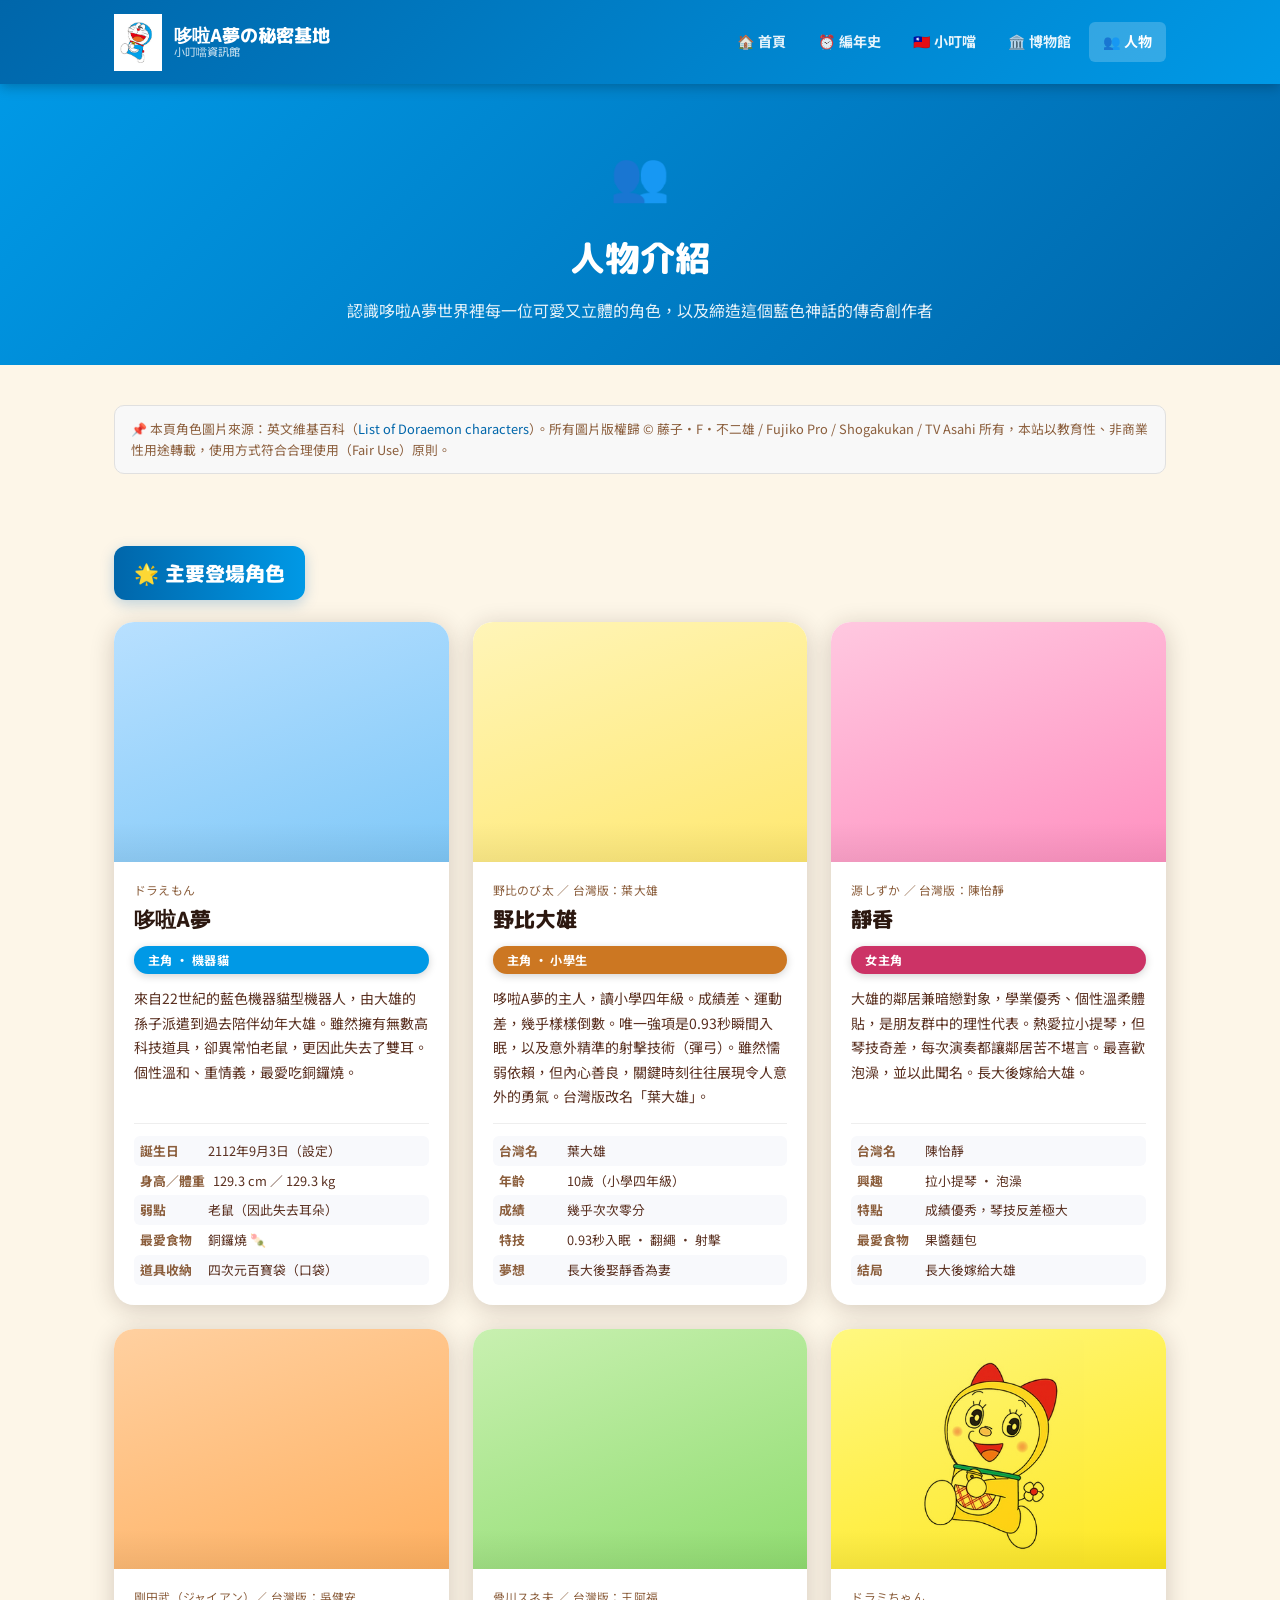
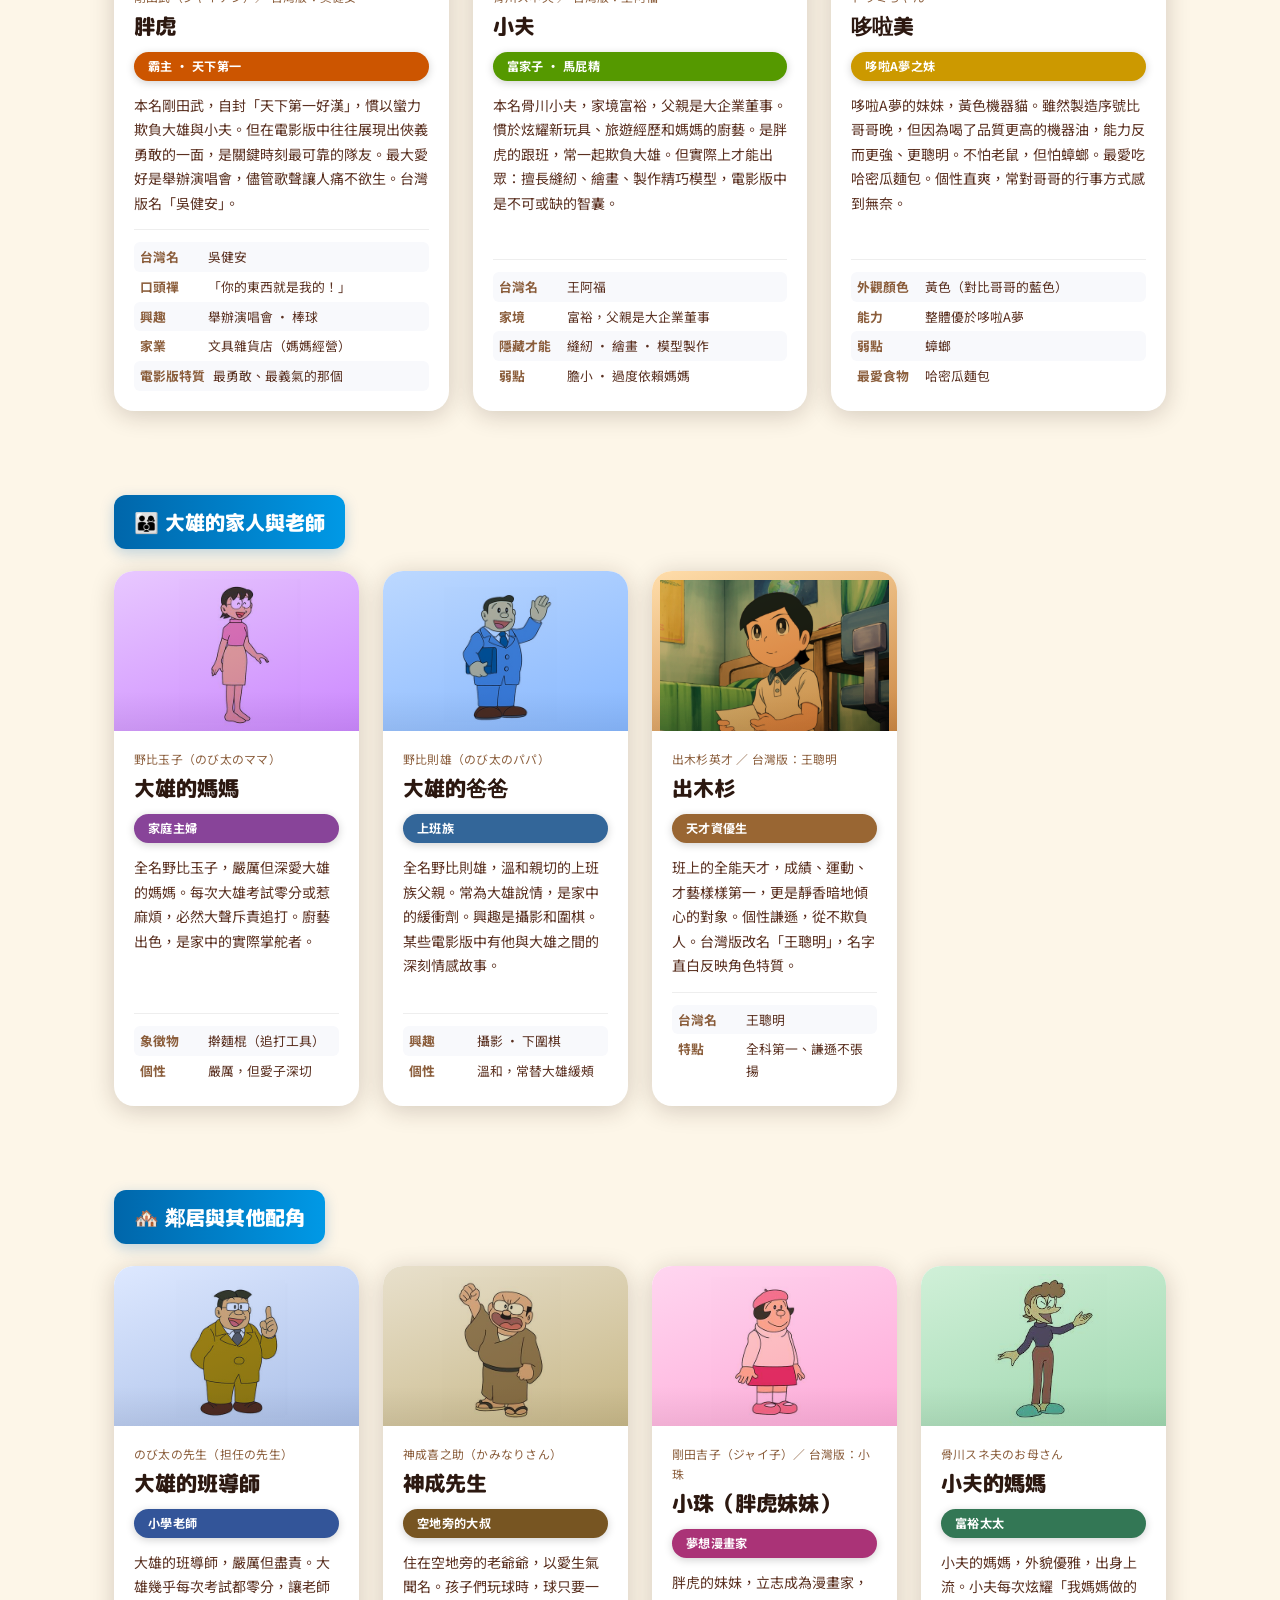
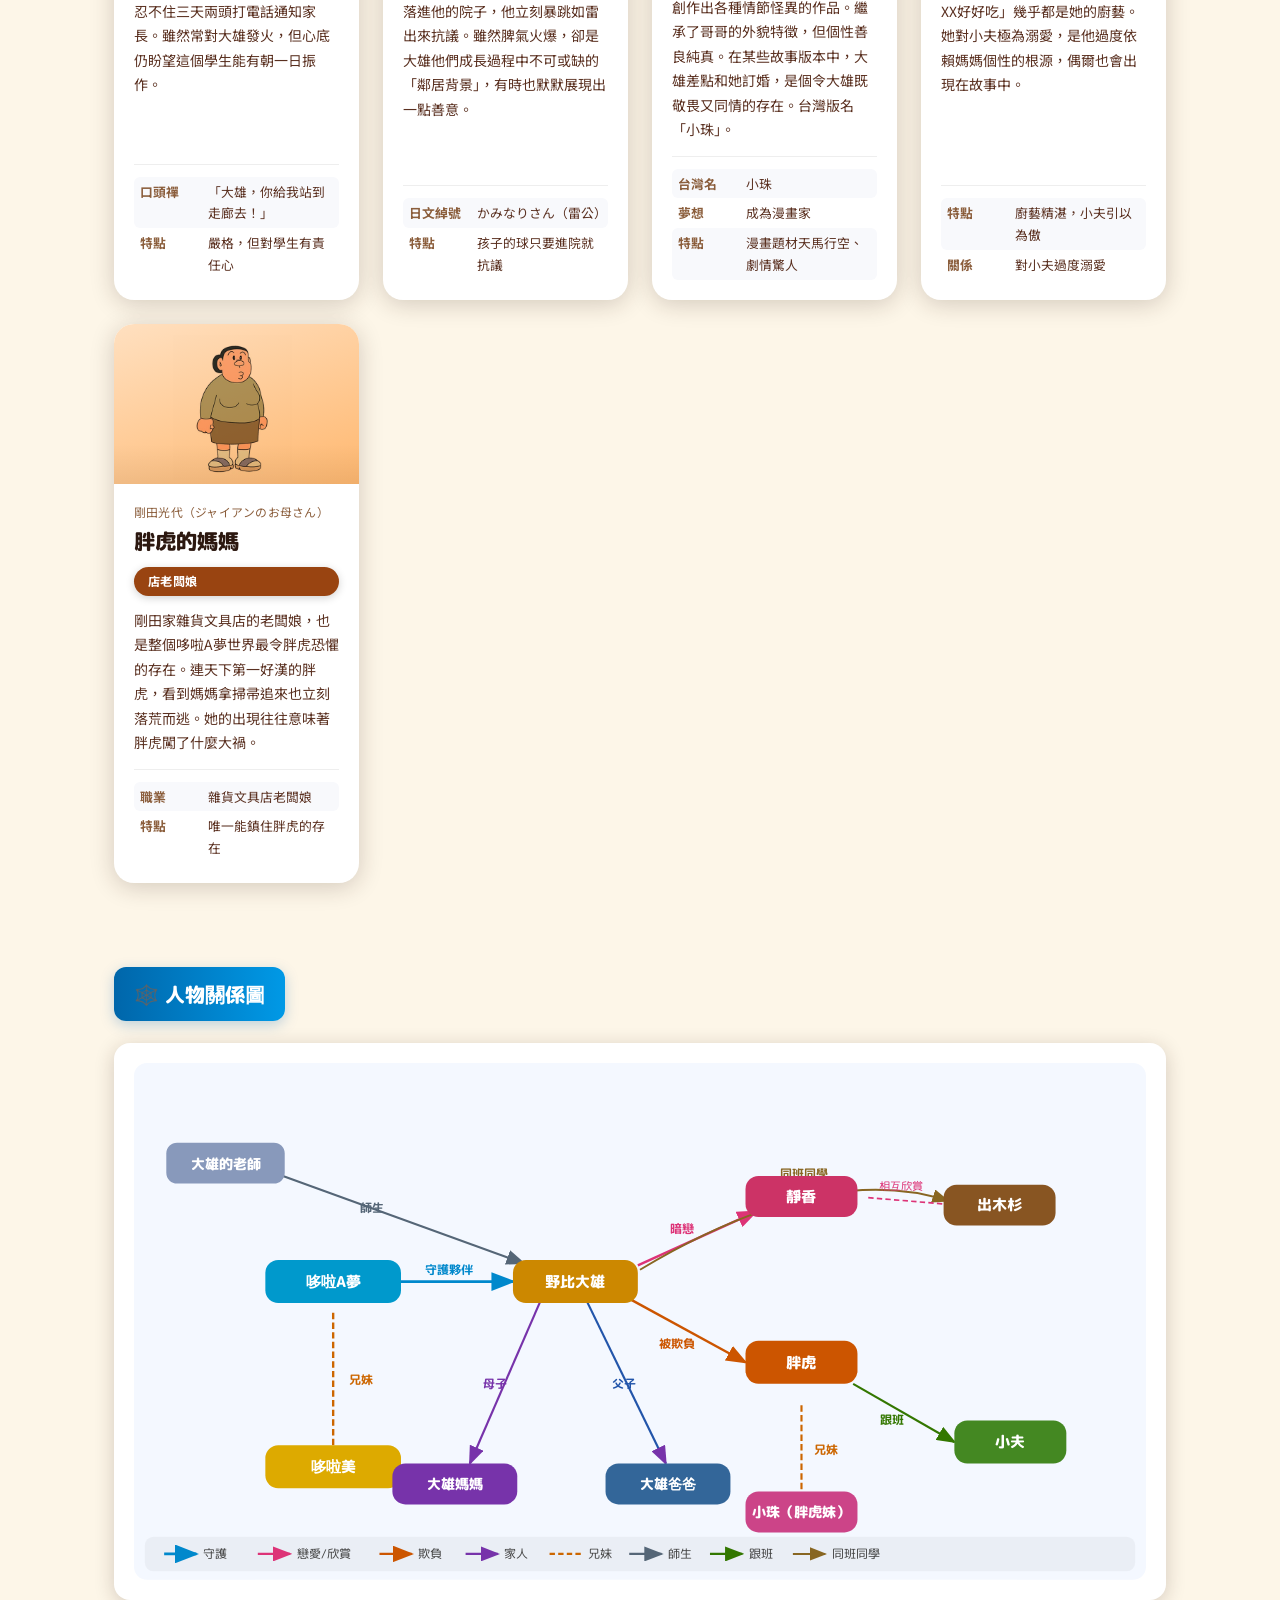
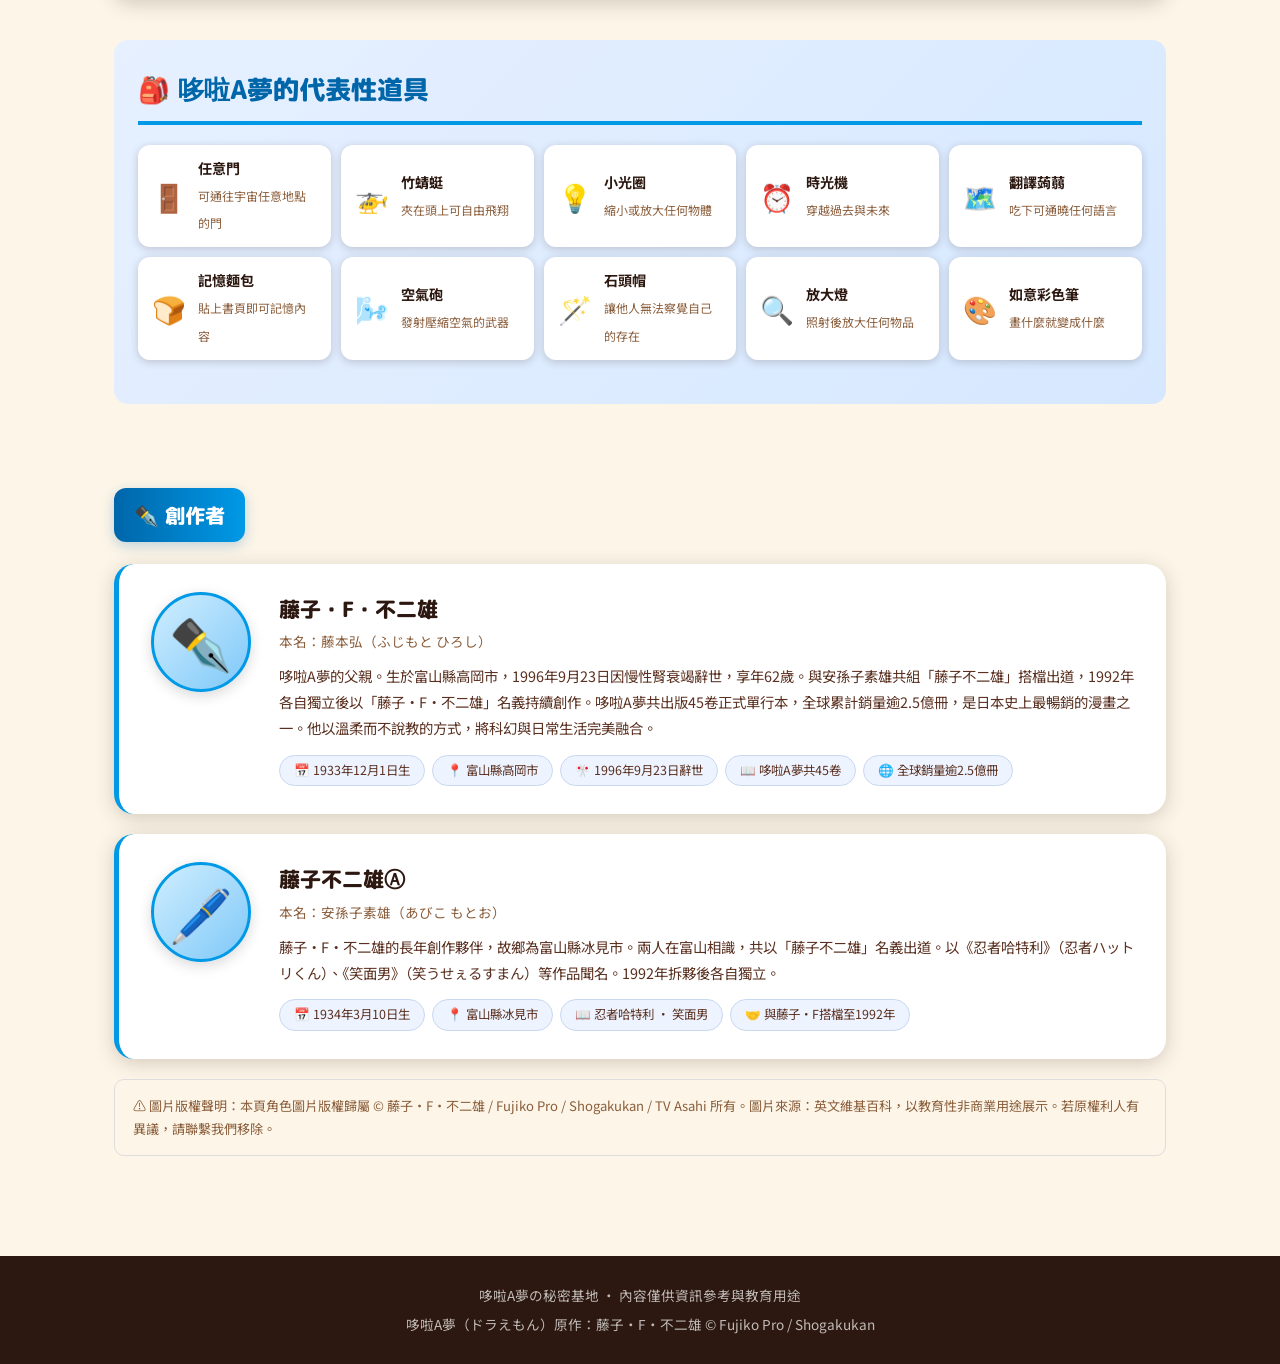
==== commit 9f1ce247: "修正 logo 顯示與人物圖片透明背景 - logo-icon 改用明確 CSS 屬性避免 background shorthand 解析問題 - characters.html 人物圖片加 mix-" ====
--- a/characters.html
+++ b/characters.html
@@ -67,6 +67,7 @@
     object-position: center bottom;
     padding: 8px 8px 0;
     display: block;
+    mix-blend-mode: multiply;
     transition: transform 0.35s cubic-bezier(.34,1.3,.64,1);
   }
   .char-card:hover .char-img-wrap img { transform: scale(1.06); }
--- a/css/style.css
+++ b/css/style.css
@@ -67,7 +67,10 @@
 .logo-icon {
   width: 48px;
   height: 60px;
-  background: url("../logo-doraemon.jpg") center/contain no-repeat;
+  background-image: url("../logo-doraemon.jpg");
+  background-size: contain;
+  background-position: center;
+  background-repeat: no-repeat;
   display: flex;
   align-items: center;
   justify-content: center;
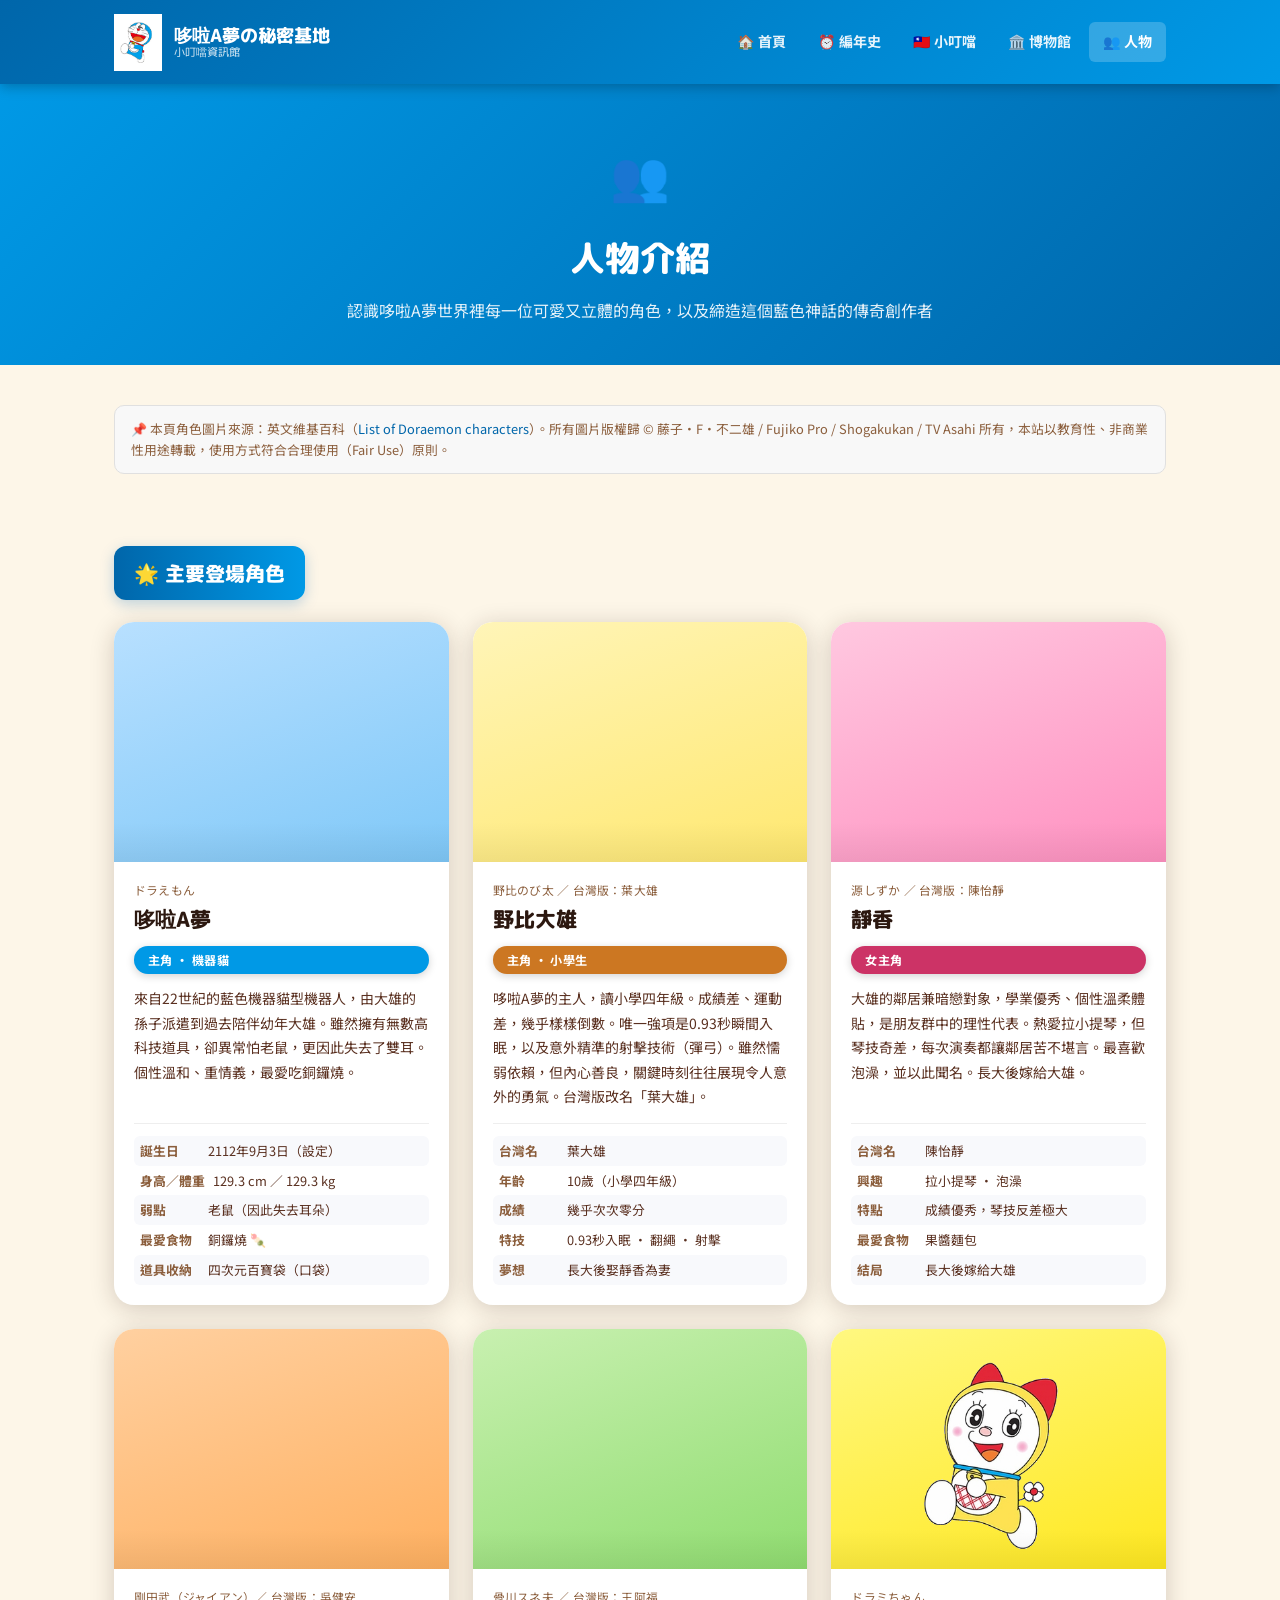
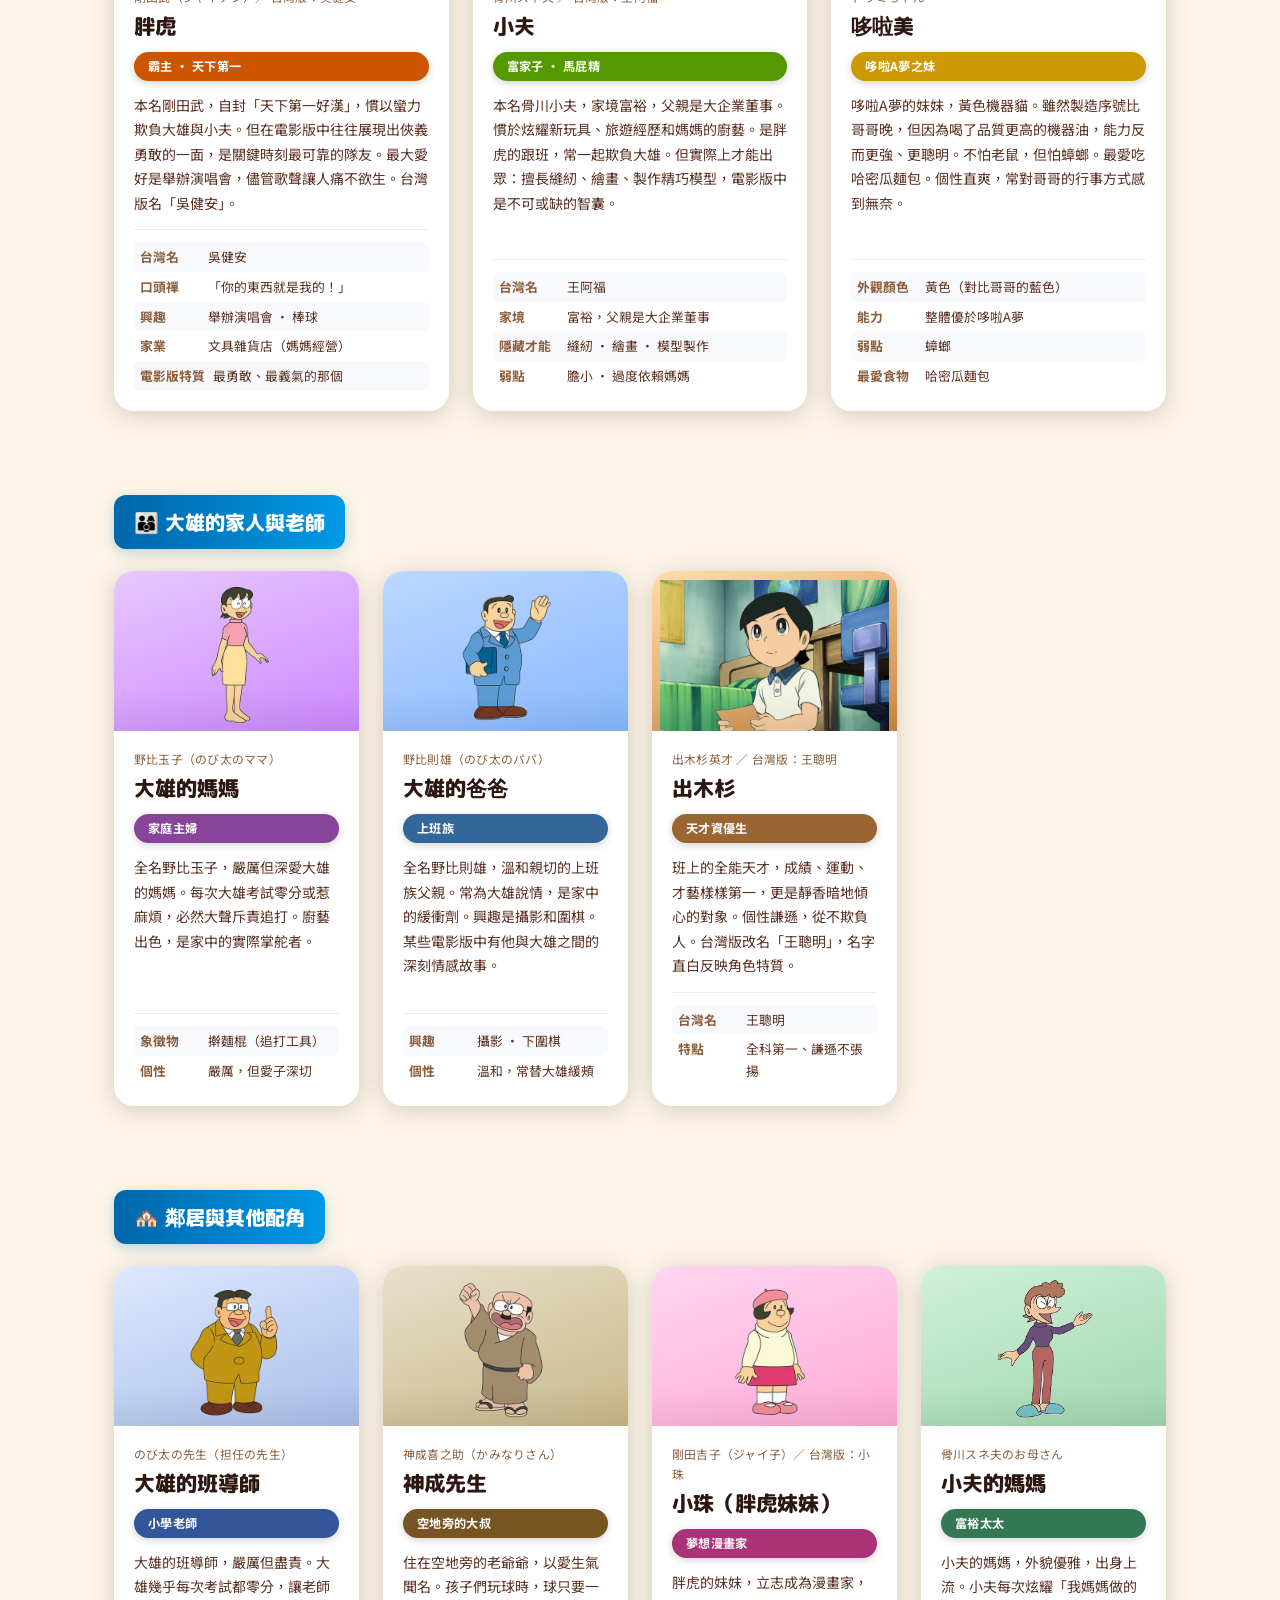
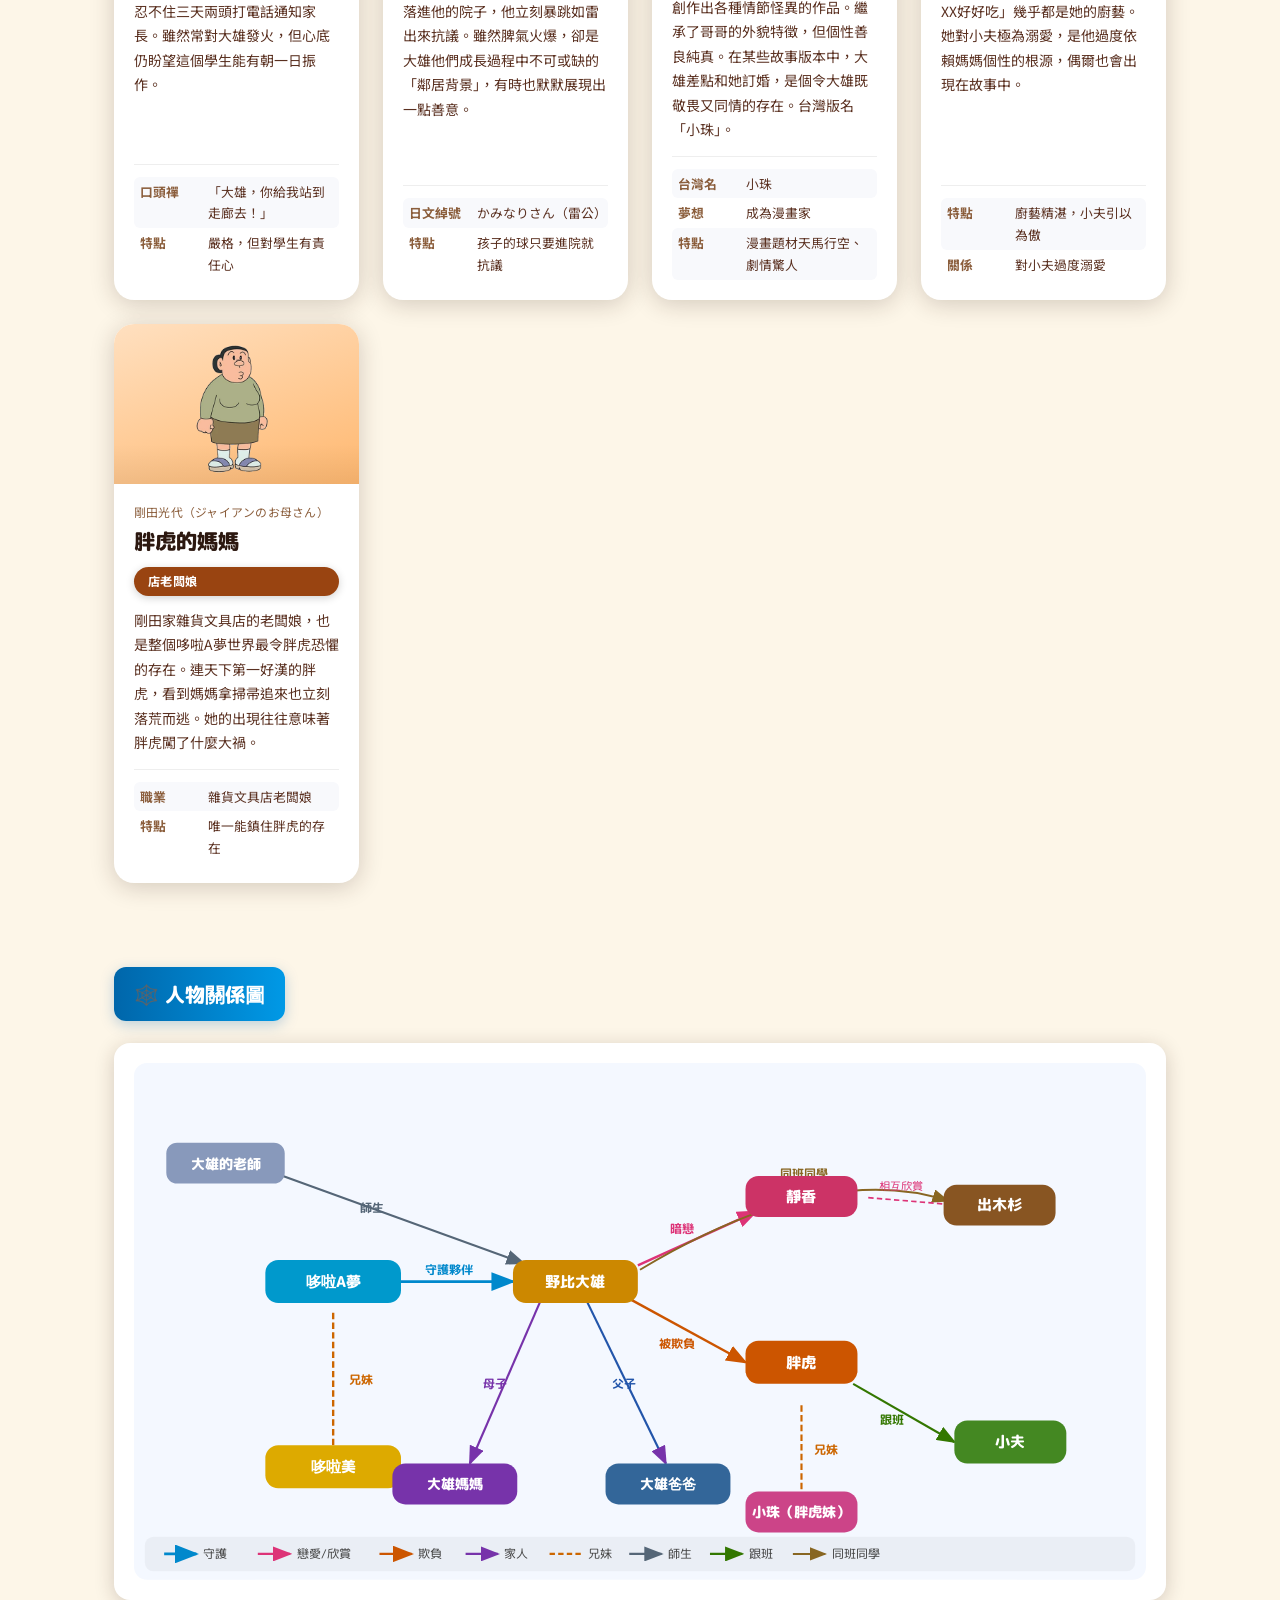
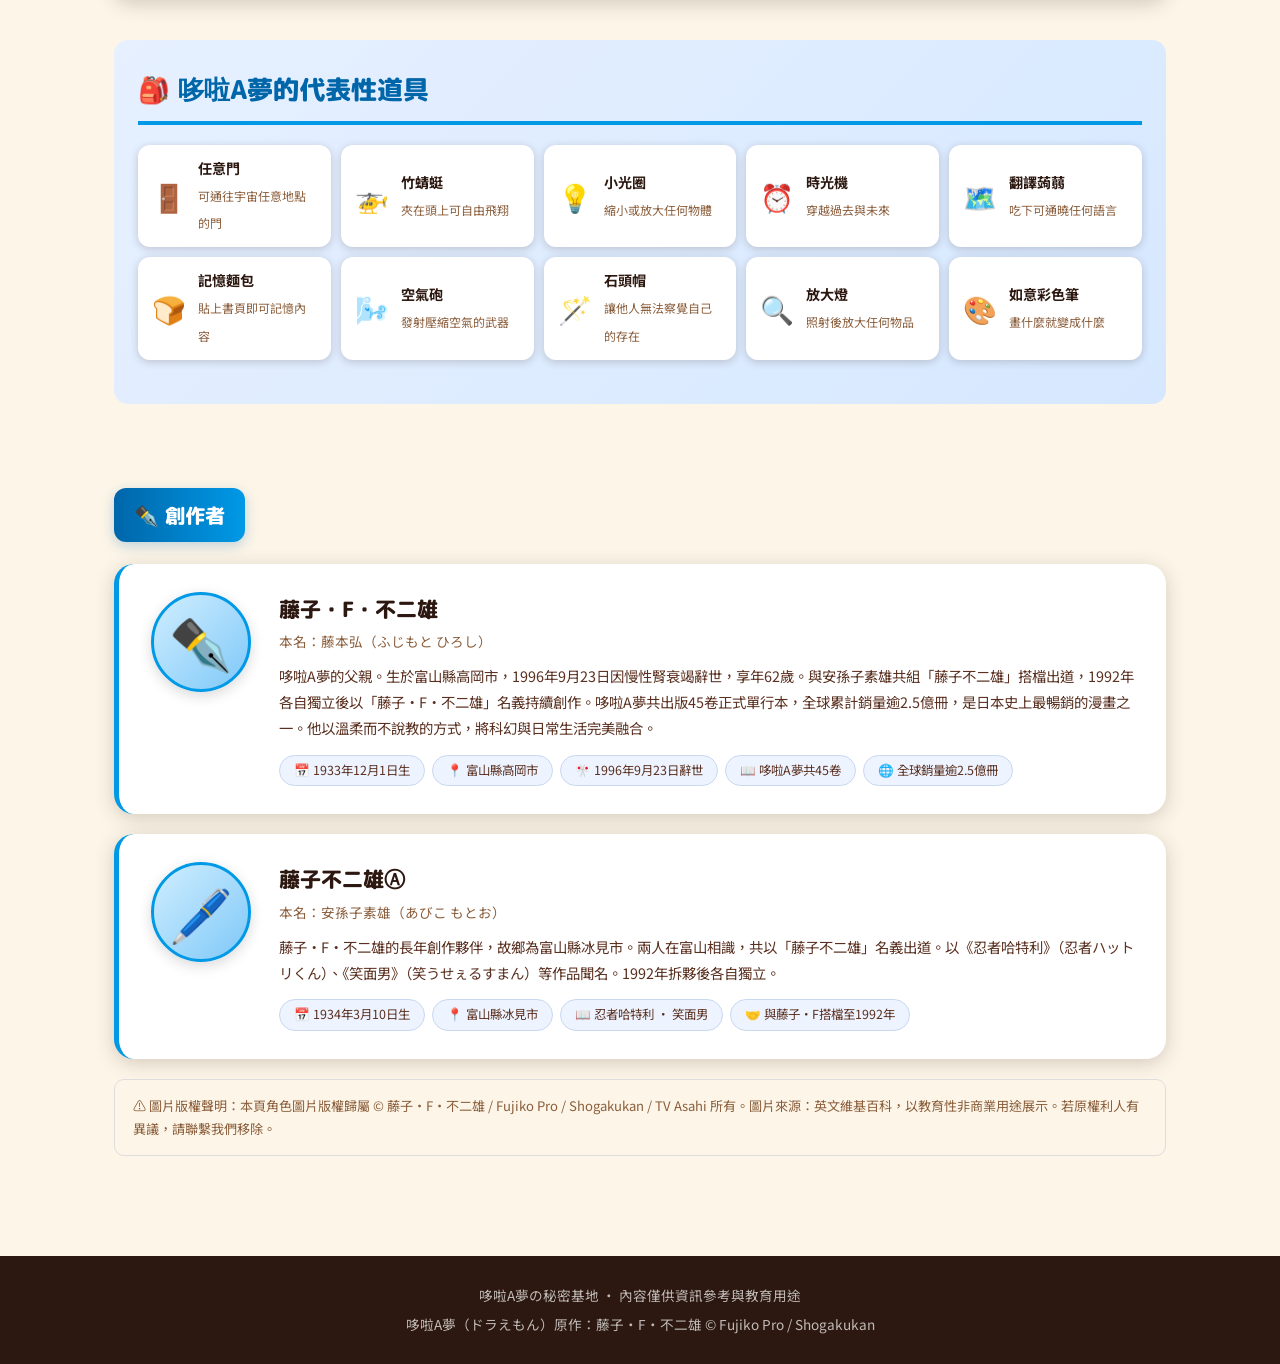
==== commit a3034fd1: "人物圖片改用 BFS 去背 PNG，修正白底問題 - 以 Python BFS 洪水填充從四邊去除白色背景，角色身上白色不受影響 - 9 張角色圖轉存為透明背景 PNG - 移除 characters" ====
--- a/characters.html
+++ b/characters.html
@@ -1,776 +1,775 @@
-﻿<!DOCTYPE html>
-<html lang="zh-TW">
-<head>
-<meta charset="UTF-8">
-<link rel="icon" type="image/svg+xml" href="favicon.svg">
-<meta name="viewport" content="width=device-width, initial-scale=1.0">
-<title>人物介紹 · 哆啦A夢の秘密基地</title>
-<link rel="stylesheet" href="css/style.css">
-<style>
-  /* ── Card entrance animation ─────────────── */
-  @keyframes card-in {
-    from { opacity: 0; transform: translateY(20px); }
-    to   { opacity: 1; transform: translateY(0); }
-  }
-
-  /* ── Grid ─────────────────────────────────── */
-  .char-grid {
-    display: grid;
-    grid-template-columns: repeat(auto-fill, minmax(260px, 1fr));
-    gap: 24px;
-    margin-bottom: 40px;
-  }
-
-  /* ── Card ─────────────────────────────────── */
-  .char-card {
-    background: white;
-    border-radius: 20px;
-    overflow: hidden;
-    box-shadow: 0 4px 24px var(--shadow);
-    transition: transform 0.28s cubic-bezier(.34,1.4,.64,1), box-shadow 0.28s;
-    display: flex;
-    flex-direction: column;
-    animation: card-in 0.5s ease both;
-  }
-  .char-card:nth-child(2) { animation-delay: 0.05s; }
-  .char-card:nth-child(3) { animation-delay: 0.10s; }
-  .char-card:nth-child(4) { animation-delay: 0.15s; }
-  .char-card:nth-child(5) { animation-delay: 0.20s; }
-  .char-card:nth-child(6) { animation-delay: 0.25s; }
-  .char-card:hover {
-    transform: translateY(-8px) scale(1.015);
-    box-shadow: 0 18px 40px var(--shadow-deep);
-  }
-
-  /* ── Image area ───────────────────────────── */
-  .char-img-wrap {
-    height: 240px;
-    display: flex;
-    align-items: flex-end;
-    justify-content: center;
-    position: relative;
-    overflow: hidden;
-  }
-  /* gradient fade at bottom edge of image area */
-  .char-img-wrap::after {
-    content: '';
-    position: absolute;
-    bottom: 0; left: 0; right: 0;
-    height: 40px;
-    background: linear-gradient(to bottom, transparent, rgba(0,0,0,0.06));
-    pointer-events: none;
-  }
-  .char-img-wrap img {
-    height: 100%;
-    width: 100%;
-    object-fit: contain;
-    object-position: center bottom;
-    padding: 8px 8px 0;
-    display: block;
-    mix-blend-mode: multiply;
-    transition: transform 0.35s cubic-bezier(.34,1.3,.64,1);
-  }
-  .char-card:hover .char-img-wrap img { transform: scale(1.06); }
-
-  /* fallback bg gradients */
-  .bg-doraemon { background: linear-gradient(160deg, #b8e0ff 0%, #7fc8f8 100%); }
-  .bg-nobita   { background: linear-gradient(160deg, #fff5b8 0%, #ffe870 100%); }
-  .bg-shizuka  { background: linear-gradient(160deg, #ffc8e0 0%, #ff90c0 100%); }
-  .bg-gian     { background: linear-gradient(160deg, #ffd0a0 0%, #ffb060 100%); }
-  .bg-suneo    { background: linear-gradient(160deg, #c8f0b0 0%, #90dd70 100%); }
-  .bg-dorami   { background: linear-gradient(160deg, #fff880 0%, #ffe820 100%); }
-  .bg-mom      { background: linear-gradient(160deg, #e8c8ff 0%, #cc88ff 100%); }
-  .bg-dad      { background: linear-gradient(160deg, #bcd8ff 0%, #88b8ff 100%); }
-  .bg-creator  { background: linear-gradient(160deg, #e0e0e0 0%, #c0c0c0 100%); }
-
-  /* ── Card body ────────────────────────────── */
-  .char-body { padding: 18px 20px 20px; flex: 1; display: flex; flex-direction: column; }
-
-  .char-name-jp {
-    font-size: 0.74rem;
-    color: var(--text-light);
-    margin-bottom: 2px;
-    letter-spacing: 0.02em;
-  }
-  .char-card h3 {
-    font-family: 'M PLUS Rounded 1c', sans-serif;
-    font-size: 1.3rem;
-    font-weight: 800;
-    color: var(--text);
-    margin-bottom: 8px;
-  }
-  .char-role {
-    display: inline-flex;
-    align-items: center;
-    font-size: 0.76rem;
-    font-weight: 700;
-    color: white;
-    padding: 4px 14px;
-    border-radius: 20px;
-    margin-bottom: 12px;
-    box-shadow: 0 2px 8px rgba(0,0,0,0.18);
-    letter-spacing: 0.03em;
-  }
-  .char-desc {
-    font-size: 0.875rem;
-    color: var(--text-mid);
-    line-height: 1.75;
-    flex: 1;
-  }
-
-  /* ── Facts table ──────────────────────────── */
-  .char-facts {
-    margin-top: 14px;
-    padding-top: 12px;
-    border-top: 1px solid #eee;
-  }
-  .char-fact {
-    display: flex;
-    font-size: 0.8rem;
-    padding: 4px 6px;
-    gap: 8px;
-    border-radius: 6px;
-  }
-  .char-fact:nth-child(odd) { background: #f8f9fc; }
-  .char-fact-label {
-    color: var(--text-light);
-    min-width: 60px;
-    font-weight: 700;
-    flex-shrink: 0;
-  }
-  .char-fact-val { color: var(--text-mid); }
-
-  /* ── Section title ────────────────────────── */
-  .char-section-title {
-    font-family: 'M PLUS Rounded 1c', sans-serif;
-    font-size: 1.25rem;
-    font-weight: 800;
-    color: white;
-    margin: 44px 0 22px;
-    padding: 10px 20px;
-    background: linear-gradient(90deg, var(--blue-dark), var(--blue));
-    border-radius: 12px;
-    box-shadow: 0 4px 14px rgba(0,100,180,0.25);
-    display: inline-block;
-  }
-
-  /* ── Gadgets ──────────────────────────────── */
-  .gadget-grid {
-    display: grid;
-    grid-template-columns: repeat(auto-fill, minmax(190px, 1fr));
-    gap: 10px;
-    margin: 16px 0;
-  }
-  .gadget-item {
-    background: white;
-    border-radius: 12px;
-    padding: 12px 14px;
-    display: flex;
-    align-items: center;
-    gap: 12px;
-    box-shadow: 0 2px 8px var(--shadow);
-    transition: transform 0.2s, box-shadow 0.2s;
-  }
-  .gadget-item:hover {
-    transform: translateY(-3px);
-    box-shadow: 0 6px 16px var(--shadow);
-  }
-  .gadget-icon { font-size: 1.7rem; flex-shrink: 0; }
-  .gadget-name { font-weight: 700; font-size: 0.88rem; color: var(--text); display: block; }
-  .gadget-desc { font-size: 0.75rem; color: var(--text-light); }
-
-  /* ── Creator card ─────────────────────────── */
-  .creator-card {
-    background: white;
-    border-radius: 20px;
-    padding: 28px 32px;
-    display: flex;
-    gap: 28px;
-    align-items: flex-start;
-    box-shadow: 0 4px 20px var(--shadow);
-    margin-bottom: 20px;
-    border-left: 5px solid var(--blue);
-    transition: box-shadow 0.2s;
-  }
-  .creator-card:hover { box-shadow: 0 8px 32px var(--shadow-deep); }
-  .creator-img-wrap {
-    width: 100px;
-    height: 100px;
-    border-radius: 50%;
-    overflow: hidden;
-    flex-shrink: 0;
-    background: linear-gradient(135deg, #d0eeff, #7fc8f8);
-    display: flex;
-    align-items: center;
-    justify-content: center;
-    font-size: 3.2rem;
-    box-shadow: 0 4px 14px rgba(0,0,0,0.15);
-    border: 3px solid var(--blue);
-  }
-  .creator-img-wrap img { width: 100%; height: 100%; object-fit: cover; }
-  .creator-info h3 {
-    font-family: 'M PLUS Rounded 1c', sans-serif;
-    font-size: 1.3rem;
-    font-weight: 800;
-    color: var(--text);
-    margin-bottom: 3px;
-  }
-  .creator-info .sub-name { font-size: 0.85rem; color: var(--text-light); margin-bottom: 10px; }
-  .creator-info p { font-size: 0.9rem; color: var(--text-mid); line-height: 1.8; }
-  .fact-chips { display: flex; flex-wrap: wrap; gap: 7px; margin-top: 14px; }
-  .fact-chip {
-    background: #eef4ff;
-    border: 1px solid #c8d8f0;
-    border-radius: 20px;
-    padding: 4px 14px;
-    font-size: 0.78rem;
-    color: var(--text-mid);
-  }
-
-  /* ── Credit bar ───────────────────────────── */
-  .img-credit-bar {
-    background: #f8f8f8;
-    border: 1px solid #e0e0e0;
-    border-radius: 10px;
-    padding: 12px 16px;
-    font-size: 0.8rem;
-    color: var(--text-light);
-    line-height: 1.7;
-    margin-bottom: 28px;
-  }
-  .img-credit-bar a { color: var(--blue-dark); }
-
-  /* ── Responsive ───────────────────────────── */
-  @media (max-width: 560px) {
-    .char-grid { grid-template-columns: repeat(2, 1fr); gap: 14px; }
-    .char-img-wrap { height: 170px; }
-    .char-section-title { font-size: 1rem; padding: 8px 14px; }
-    .creator-card { flex-direction: column; align-items: center; text-align: center; padding: 20px; }
-    .fact-chips { justify-content: center; }
-  }
-  @media (max-width: 380px) {
-    .char-grid { grid-template-columns: 1fr; }
-  }
-</style>
-</head>
-<body>
-
-<header class="site-header">
-  <div class="header-inner">
-    <a href="index.html" class="site-logo">
-      <div class="logo-icon">🔵</div>
-      <div class="logo-text">哆啦A夢の秘密基地<div class="logo-sub">小叮噹資訊館</div></div>
-    </a>
-    <nav class="site-nav">
-      <a href="index.html">🏠 首頁</a>
-      <a href="chronicle.html">⏰ 編年史</a>
-      <a href="taiwan.html">🇹🇼 小叮噹</a>
-      <a href="museums.html">🏛️ 博物館</a>
-      <a href="characters.html" class="active">👥 人物</a>
-    </nav>
-  </div>
-</header>
-
-<div class="page-hero">
-  <div style="font-size:3rem; margin-bottom:14px">👥</div>
-  <h1>人物介紹</h1>
-  <p>認識哆啦A夢世界裡每一位可愛又立體的角色，以及締造這個藍色神話的傳奇創作者</p>
-</div>
-
-<div class="content-wrap">
-
-  <div class="img-credit-bar">
-    📌 本頁角色圖片來源：英文維基百科（<a href="https://en.wikipedia.org/wiki/List_of_Doraemon_characters" target="_blank" rel="noopener">List of Doraemon characters</a>）。所有圖片版權歸 © 藤子・F・不二雄 / Fujiko Pro / Shogakukan / TV Asahi 所有，本站以教育性、非商業性用途轉載，使用方式符合合理使用（Fair Use）原則。
-  </div>
-
-  <!-- ── 主要角色 ── -->
-  <div class="char-section-title">🌟 主要登場角色</div>
-  <div class="char-grid">
-
-    <!-- Doraemon -->
-    <div class="char-card">
-      <div class="char-img-wrap bg-doraemon">
-        <img src="https://upload.wikimedia.org/wikipedia/en/thumb/b/bd/Doraemon_character.png/250px-Doraemon_character.png"
-             alt="哆啦A夢角色圖"
-             onerror="this.style.display='none'">
-      </div>
-      <div class="char-body">
-        <div class="char-name-jp">ドラえもん</div>
-        <h3>哆啦A夢</h3>
-        <span class="char-role" style="background:#0099e6">主角 · 機器貓</span>
-        <p class="char-desc">來自22世紀的藍色機器貓型機器人，由大雄的孫子派遣到過去陪伴幼年大雄。雖然擁有無數高科技道具，卻異常怕老鼠，更因此失去了雙耳。個性溫和、重情義，最愛吃銅鑼燒。</p>
-        <div class="char-facts">
-          <div class="char-fact"><span class="char-fact-label">誕生日</span><span class="char-fact-val">2112年9月3日（設定）</span></div>
-          <div class="char-fact"><span class="char-fact-label">身高／體重</span><span class="char-fact-val">129.3 cm ／ 129.3 kg</span></div>
-          <div class="char-fact"><span class="char-fact-label">弱點</span><span class="char-fact-val">老鼠（因此失去耳朵）</span></div>
-          <div class="char-fact"><span class="char-fact-label">最愛食物</span><span class="char-fact-val">銅鑼燒 🍡</span></div>
-          <div class="char-fact"><span class="char-fact-label">道具收納</span><span class="char-fact-val">四次元百寶袋（口袋）</span></div>
-        </div>
-      </div>
-    </div>
-
-    <!-- Nobita -->
-    <div class="char-card">
-      <div class="char-img-wrap bg-nobita">
-        <img src="https://upload.wikimedia.org/wikipedia/en/3/3f/NobitaNobi.png"
-             alt="野比大雄角色圖"
-             onerror="this.style.display='none'">
-      </div>
-      <div class="char-body">
-        <div class="char-name-jp">野比のび太 ／ 台灣版：葉大雄</div>
-        <h3>野比大雄</h3>
-        <span class="char-role" style="background:#cc7722">主角 · 小學生</span>
-        <p class="char-desc">哆啦A夢的主人，讀小學四年級。成績差、運動差，幾乎樣樣倒數。唯一強項是0.93秒瞬間入眠，以及意外精準的射擊技術（彈弓）。雖然懦弱依賴，但內心善良，關鍵時刻往往展現令人意外的勇氣。台灣版改名「葉大雄」。</p>
-        <div class="char-facts">
-          <div class="char-fact"><span class="char-fact-label">台灣名</span><span class="char-fact-val">葉大雄</span></div>
-          <div class="char-fact"><span class="char-fact-label">年齡</span><span class="char-fact-val">10歲（小學四年級）</span></div>
-          <div class="char-fact"><span class="char-fact-label">成績</span><span class="char-fact-val">幾乎次次零分</span></div>
-          <div class="char-fact"><span class="char-fact-label">特技</span><span class="char-fact-val">0.93秒入眠 · 翻繩 · 射擊</span></div>
-          <div class="char-fact"><span class="char-fact-label">夢想</span><span class="char-fact-val">長大後娶靜香為妻</span></div>
-        </div>
-      </div>
-    </div>
-
-    <!-- Shizuka -->
-    <div class="char-card">
-      <div class="char-img-wrap bg-shizuka">
-        <img src="https://upload.wikimedia.org/wikipedia/en/thumb/7/71/Shizuka_Minamoto.png/250px-Shizuka_Minamoto.png"
-             alt="源靜香角色圖"
-             onerror="this.style.display='none'">
-      </div>
-      <div class="char-body">
-        <div class="char-name-jp">源しずか ／ 台灣版：陳怡靜</div>
-        <h3>靜香</h3>
-        <span class="char-role" style="background:#cc3366">女主角</span>
-        <p class="char-desc">大雄的鄰居兼暗戀對象，學業優秀、個性溫柔體貼，是朋友群中的理性代表。熱愛拉小提琴，但琴技奇差，每次演奏都讓鄰居苦不堪言。最喜歡泡澡，並以此聞名。長大後嫁給大雄。</p>
-        <div class="char-facts">
-          <div class="char-fact"><span class="char-fact-label">台灣名</span><span class="char-fact-val">陳怡靜</span></div>
-          <div class="char-fact"><span class="char-fact-label">興趣</span><span class="char-fact-val">拉小提琴 · 泡澡</span></div>
-          <div class="char-fact"><span class="char-fact-label">特點</span><span class="char-fact-val">成績優秀，琴技反差極大</span></div>
-          <div class="char-fact"><span class="char-fact-label">最愛食物</span><span class="char-fact-val">果醬麵包</span></div>
-          <div class="char-fact"><span class="char-fact-label">結局</span><span class="char-fact-val">長大後嫁給大雄</span></div>
-        </div>
-      </div>
-    </div>
-
-    <!-- Gian -->
-    <div class="char-card">
-      <div class="char-img-wrap bg-gian">
-        <img src="https://upload.wikimedia.org/wikipedia/en/4/41/Gian.png"
-             alt="剛田武（胖虎）角色圖"
-             onerror="this.style.display='none'">
-      </div>
-      <div class="char-body">
-        <div class="char-name-jp">剛田武（ジャイアン）／ 台灣版：吳健安</div>
-        <h3>胖虎</h3>
-        <span class="char-role" style="background:#cc5500">霸主 · 天下第一</span>
-        <p class="char-desc">本名剛田武，自封「天下第一好漢」，慣以蠻力欺負大雄與小夫。但在電影版中往往展現出俠義勇敢的一面，是關鍵時刻最可靠的隊友。最大愛好是舉辦演唱會，儘管歌聲讓人痛不欲生。台灣版名「吳健安」。</p>
-        <div class="char-facts">
-          <div class="char-fact"><span class="char-fact-label">台灣名</span><span class="char-fact-val">吳健安</span></div>
-          <div class="char-fact"><span class="char-fact-label">口頭禪</span><span class="char-fact-val">「你的東西就是我的！」</span></div>
-          <div class="char-fact"><span class="char-fact-label">興趣</span><span class="char-fact-val">舉辦演唱會 · 棒球</span></div>
-          <div class="char-fact"><span class="char-fact-label">家業</span><span class="char-fact-val">文具雜貨店（媽媽經營）</span></div>
-          <div class="char-fact"><span class="char-fact-label">電影版特質</span><span class="char-fact-val">最勇敢、最義氣的那個</span></div>
-        </div>
-      </div>
-    </div>
-
-    <!-- Suneo -->
-    <div class="char-card">
-      <div class="char-img-wrap bg-suneo">
-        <img src="https://upload.wikimedia.org/wikipedia/en/9/95/Suneo_Honekawa.png"
-             alt="骨川小夫角色圖"
-             onerror="this.style.display='none'">
-      </div>
-      <div class="char-body">
-        <div class="char-name-jp">骨川スネ夫 ／ 台灣版：王阿福</div>
-        <h3>小夫</h3>
-        <span class="char-role" style="background:#559900">富家子 · 馬屁精</span>
-        <p class="char-desc">本名骨川小夫，家境富裕，父親是大企業董事。慣於炫耀新玩具、旅遊經歷和媽媽的廚藝。是胖虎的跟班，常一起欺負大雄。但實際上才能出眾：擅長縫紉、繪畫、製作精巧模型，電影版中是不可或缺的智囊。</p>
-        <div class="char-facts">
-          <div class="char-fact"><span class="char-fact-label">台灣名</span><span class="char-fact-val">王阿福</span></div>
-          <div class="char-fact"><span class="char-fact-label">家境</span><span class="char-fact-val">富裕，父親是大企業董事</span></div>
-          <div class="char-fact"><span class="char-fact-label">隱藏才能</span><span class="char-fact-val">縫紉 · 繪畫 · 模型製作</span></div>
-          <div class="char-fact"><span class="char-fact-label">弱點</span><span class="char-fact-val">膽小 · 過度依賴媽媽</span></div>
-        </div>
-      </div>
-    </div>
-
-    <!-- Dorami -->
-    <div class="char-card">
-      <div class="char-img-wrap bg-dorami" style="align-items:center;justify-content:center;">
-        <img src="char-dorami.jpg"
-             alt="哆啦美角色圖"
-             onerror="this.style.display='none'">
-      </div>
-      <div class="char-body">
-        <div class="char-name-jp">ドラミちゃん</div>
-        <h3>哆啦美</h3>
-        <span class="char-role" style="background:#cc9900">哆啦A夢之妹</span>
-        <p class="char-desc">哆啦A夢的妹妹，黃色機器貓。雖然製造序號比哥哥晚，但因為喝了品質更高的機器油，能力反而更強、更聰明。不怕老鼠，但怕蟑螂。最愛吃哈密瓜麵包。個性直爽，常對哥哥的行事方式感到無奈。</p>
-        <div class="char-facts">
-          <div class="char-fact"><span class="char-fact-label">外觀顏色</span><span class="char-fact-val">黃色（對比哥哥的藍色）</span></div>
-          <div class="char-fact"><span class="char-fact-label">能力</span><span class="char-fact-val">整體優於哆啦A夢</span></div>
-          <div class="char-fact"><span class="char-fact-label">弱點</span><span class="char-fact-val">蟑螂</span></div>
-          <div class="char-fact"><span class="char-fact-label">最愛食物</span><span class="char-fact-val">哈密瓜麵包</span></div>
-        </div>
-      </div>
-    </div>
-
-  </div><!-- /char-grid -->
-
-  <!-- ── 家人 ── -->
-  <div class="char-section-title">👨‍👩‍👦 大雄的家人與老師</div>
-  <div class="char-grid" style="grid-template-columns: repeat(auto-fill, minmax(220px,1fr))">
-
-    <div class="char-card">
-      <div class="char-img-wrap bg-mom" style="height:160px;">
-        <img src="char-nobita-mom.jpg"
-             alt="野比玉子（大雄的媽媽）"
-             onerror="this.style.display='none'">
-      </div>
-      <div class="char-body">
-        <div class="char-name-jp">野比玉子（のび太のママ）</div>
-        <h3>大雄的媽媽</h3>
-        <span class="char-role" style="background:#884499">家庭主婦</span>
-        <p class="char-desc">全名野比玉子，嚴厲但深愛大雄的媽媽。每次大雄考試零分或惹麻煩，必然大聲斥責追打。廚藝出色，是家中的實際掌舵者。</p>
-        <div class="char-facts">
-          <div class="char-fact"><span class="char-fact-label">象徵物</span><span class="char-fact-val">擀麵棍（追打工具）</span></div>
-          <div class="char-fact"><span class="char-fact-label">個性</span><span class="char-fact-val">嚴厲，但愛子深切</span></div>
-        </div>
-      </div>
-    </div>
-
-    <div class="char-card">
-      <div class="char-img-wrap bg-dad" style="height:160px;">
-        <img src="char-nobita-dad.jpg"
-             alt="野比則雄（大雄的爸爸）"
-             onerror="this.style.display='none'">
-      </div>
-      <div class="char-body">
-        <div class="char-name-jp">野比則雄（のび太のパパ）</div>
-        <h3>大雄的爸爸</h3>
-        <span class="char-role" style="background:#336699">上班族</span>
-        <p class="char-desc">全名野比則雄，溫和親切的上班族父親。常為大雄說情，是家中的緩衝劑。興趣是攝影和圍棋。某些電影版中有他與大雄之間的深刻情感故事。</p>
-        <div class="char-facts">
-          <div class="char-fact"><span class="char-fact-label">興趣</span><span class="char-fact-val">攝影 · 下圍棋</span></div>
-          <div class="char-fact"><span class="char-fact-label">個性</span><span class="char-fact-val">溫和，常替大雄緩頰</span></div>
-        </div>
-      </div>
-    </div>
-
-    <div class="char-card">
-      <div class="char-img-wrap" style="height:160px; background:linear-gradient(160deg,#ffddaa 0%,#cc8844 100%); align-items:center; justify-content:center;">
-        <img src="char-dekisugi.jpg"
-             alt="出木杉英才（王聰明）"
-             onerror="this.style.display='none'">
-      </div>
-      <div class="char-body">
-        <div class="char-name-jp">出木杉英才 ／ 台灣版：王聰明</div>
-        <h3>出木杉</h3>
-        <span class="char-role" style="background:#996633">天才資優生</span>
-        <p class="char-desc">班上的全能天才，成績、運動、才藝樣樣第一，更是靜香暗地傾心的對象。個性謙遜，從不欺負人。台灣版改名「王聰明」，名字直白反映角色特質。</p>
-        <div class="char-facts">
-          <div class="char-fact"><span class="char-fact-label">台灣名</span><span class="char-fact-val">王聰明</span></div>
-          <div class="char-fact"><span class="char-fact-label">特點</span><span class="char-fact-val">全科第一、謙遜不張揚</span></div>
-        </div>
-      </div>
-    </div>
-
-  </div>
-
-  <!-- ── 鄰居與其他配角 ── -->
-  <div class="char-section-title">🏘️ 鄰居與其他配角</div>
-  <div class="char-grid" style="grid-template-columns: repeat(auto-fill, minmax(220px,1fr))">
-
-    <!-- Teacher -->
-    <div class="char-card">
-      <div class="char-img-wrap" style="height:160px; background:linear-gradient(160deg,#dde8ff 0%,#aabfe8 100%);">
-        <img src="char-teacher.jpg"
-             alt="大雄的班導師"
-             onerror="this.style.display='none'">
-      </div>
-      <div class="char-body">
-        <div class="char-name-jp">のび太の先生（担任の先生）</div>
-        <h3>大雄的班導師</h3>
-        <span class="char-role" style="background:#335599">小學老師</span>
-        <p class="char-desc">大雄的班導師，嚴厲但盡責。大雄幾乎每次考試都零分，讓老師忍不住三天兩頭打電話通知家長。雖然常對大雄發火，但心底仍盼望這個學生能有朝一日振作。</p>
-        <div class="char-facts">
-          <div class="char-fact"><span class="char-fact-label">口頭禪</span><span class="char-fact-val">「大雄，你給我站到走廊去！」</span></div>
-          <div class="char-fact"><span class="char-fact-label">特點</span><span class="char-fact-val">嚴格，但對學生有責任心</span></div>
-        </div>
-      </div>
-    </div>
-
-    <!-- Kaminari-san -->
-    <div class="char-card">
-      <div class="char-img-wrap" style="height:160px; background:linear-gradient(160deg,#e8e0cc 0%,#c8b888 100%);">
-        <img src="char-kaminari.jpg"
-             alt="神成先生"
-             onerror="this.style.display='none'">
-      </div>
-      <div class="char-body">
-        <div class="char-name-jp">神成喜之助（かみなりさん）</div>
-        <h3>神成先生</h3>
-        <span class="char-role" style="background:#775522">空地旁的大叔</span>
-        <p class="char-desc">住在空地旁的老爺爺，以愛生氣聞名。孩子們玩球時，球只要一落進他的院子，他立刻暴跳如雷出來抗議。雖然脾氣火爆，卻是大雄他們成長過程中不可或缺的「鄰居背景」，有時也默默展現出一點善意。</p>
-        <div class="char-facts">
-          <div class="char-fact"><span class="char-fact-label">日文綽號</span><span class="char-fact-val">かみなりさん（雷公）</span></div>
-          <div class="char-fact"><span class="char-fact-label">特點</span><span class="char-fact-val">孩子的球只要進院就抗議</span></div>
-        </div>
-      </div>
-    </div>
-
-    <!-- Jaiko -->
-    <div class="char-card">
-      <div class="char-img-wrap" style="height:160px; background:linear-gradient(160deg,#ffd6f0 0%,#ffaad8 100%);">
-        <img src="char-jaiko.jpg"
-             alt="剛田小珠（胖虎的妹妹）"
-             onerror="this.style.display='none'">
-      </div>
-      <div class="char-body">
-        <div class="char-name-jp">剛田吉子（ジャイ子）／ 台灣版：小珠</div>
-        <h3>小珠（胖虎妹妹）</h3>
-        <span class="char-role" style="background:#aa3377">夢想漫畫家</span>
-        <p class="char-desc">胖虎的妹妹，立志成為漫畫家，創作出各種情節怪異的作品。繼承了哥哥的外貌特徵，但個性善良純真。在某些故事版本中，大雄差點和她訂婚，是個令大雄既敬畏又同情的存在。台灣版名「小珠」。</p>
-        <div class="char-facts">
-          <div class="char-fact"><span class="char-fact-label">台灣名</span><span class="char-fact-val">小珠</span></div>
-          <div class="char-fact"><span class="char-fact-label">夢想</span><span class="char-fact-val">成為漫畫家</span></div>
-          <div class="char-fact"><span class="char-fact-label">特點</span><span class="char-fact-val">漫畫題材天馬行空、劇情驚人</span></div>
-        </div>
-      </div>
-    </div>
-
-    <!-- Suneo's Mom -->
-    <div class="char-card">
-      <div class="char-img-wrap" style="height:160px; background:linear-gradient(160deg,#d0f0d8 0%,#a0d8b0 100%);">
-        <img src="char-suneo-mom.jpg"
-             alt="小夫的媽媽"
-             onerror="this.style.display='none'">
-      </div>
-      <div class="char-body">
-        <div class="char-name-jp">骨川スネ夫のお母さん</div>
-        <h3>小夫的媽媽</h3>
-        <span class="char-role" style="background:#337755">富裕太太</span>
-        <p class="char-desc">小夫的媽媽，外貌優雅，出身上流。小夫每次炫耀「我媽媽做的XX好好吃」幾乎都是她的廚藝。她對小夫極為溺愛，是他過度依賴媽媽個性的根源，偶爾也會出現在故事中。</p>
-        <div class="char-facts">
-          <div class="char-fact"><span class="char-fact-label">特點</span><span class="char-fact-val">廚藝精湛，小夫引以為傲</span></div>
-          <div class="char-fact"><span class="char-fact-label">關係</span><span class="char-fact-val">對小夫過度溺愛</span></div>
-        </div>
-      </div>
-    </div>
-
-    <!-- Gian's Mom -->
-    <div class="char-card">
-      <div class="char-img-wrap" style="height:160px; background:linear-gradient(160deg,#ffe0c0 0%,#ffb870 100%);">
-        <img src="char-gian-mom.webp"
-             alt="胖虎的媽媽"
-             onerror="this.style.display='none'">
-      </div>
-      <div class="char-body">
-        <div class="char-name-jp">剛田光代（ジャイアンのお母さん）</div>
-        <h3>胖虎的媽媽</h3>
-        <span class="char-role" style="background:#994411">店老闆娘</span>
-        <p class="char-desc">剛田家雜貨文具店的老闆娘，也是整個哆啦A夢世界最令胖虎恐懼的存在。連天下第一好漢的胖虎，看到媽媽拿掃帚追來也立刻落荒而逃。她的出現往往意味著胖虎闖了什麼大禍。</p>
-        <div class="char-facts">
-          <div class="char-fact"><span class="char-fact-label">職業</span><span class="char-fact-val">雜貨文具店老闆娘</span></div>
-          <div class="char-fact"><span class="char-fact-label">特點</span><span class="char-fact-val">唯一能鎮住胖虎的存在</span></div>
-        </div>
-      </div>
-    </div>
-
-  </div><!-- /鄰居與其他配角 grid -->
-
-  <!-- ── 人物關係圖 ── -->
-  <div class="char-section-title">🕸️ 人物關係圖</div>
-  <div style="background:white;border-radius:16px;padding:20px;box-shadow:0 4px 20px var(--shadow);margin-bottom:40px;overflow-x:auto;">
-  <svg viewBox="0 0 940 480" xmlns="http://www.w3.org/2000/svg" style="width:100%;min-width:600px;display:block;font-family:'M PLUS Rounded 1c',sans-serif;">
-    <defs>
-      <marker id="arr-blue"   markerWidth="9" markerHeight="7" refX="8" refY="3.5" orient="auto"><polygon points="0 0,9 3.5,0 7" fill="#0088cc"/></marker>
-      <marker id="arr-pink"   markerWidth="9" markerHeight="7" refX="8" refY="3.5" orient="auto"><polygon points="0 0,9 3.5,0 7" fill="#dd3377"/></marker>
-      <marker id="arr-orange" markerWidth="9" markerHeight="7" refX="8" refY="3.5" orient="auto"><polygon points="0 0,9 3.5,0 7" fill="#cc5500"/></marker>
-      <marker id="arr-green"  markerWidth="9" markerHeight="7" refX="8" refY="3.5" orient="auto"><polygon points="0 0,9 3.5,0 7" fill="#337700"/></marker>
-      <marker id="arr-purple" markerWidth="9" markerHeight="7" refX="8" refY="3.5" orient="auto"><polygon points="0 0,9 3.5,0 7" fill="#7733aa"/></marker>
-      <marker id="arr-gray"   markerWidth="9" markerHeight="7" refX="8" refY="3.5" orient="auto"><polygon points="0 0,9 3.5,0 7" fill="#556677"/></marker>
-      <marker id="arr-tan"    markerWidth="9" markerHeight="7" refX="8" refY="3.5" orient="auto"><polygon points="0 0,9 3.5,0 7" fill="#886622"/></marker>
-    </defs>
-
-    <!-- bg -->
-    <rect width="940" height="480" rx="12" fill="#f4f8ff"/>
-
-    <!-- ══ EDGES (drawn first, under nodes) ══ -->
-
-    <!-- 哆啦美 ↔ 哆啦A夢 兄妹 -->
-    <line x1="185" y1="355" x2="185" y2="230" stroke="#cc6600" stroke-width="2.2" stroke-dasharray="6,3"/>
-    <text x="200" y="298" font-size="11" fill="#cc6600" font-weight="700">兄妹</text>
-
-    <!-- 哆啦A夢 → 大雄 守護夥伴 -->
-    <line x1="248" y1="203" x2="352" y2="203" stroke="#0088cc" stroke-width="2.5" marker-end="url(#arr-blue)"/>
-    <text x="270" y="196" font-size="11" fill="#0088cc" font-weight="700">守護夥伴</text>
-
-    <!-- 老師 → 大雄 師生 -->
-    <line x1="130" y1="102" x2="362" y2="186" stroke="#556677" stroke-width="2" marker-end="url(#arr-gray)"/>
-    <text x="210" y="138" font-size="11" fill="#556677" font-weight="700">師生</text>
-
-    <!-- 大雄 → 靜香 暗戀 -->
-    <line x1="468" y1="188" x2="578" y2="138" stroke="#dd3377" stroke-width="2.2" marker-end="url(#arr-pink)"/>
-    <text x="498" y="158" font-size="11" fill="#dd3377" font-weight="700">暗戀</text>
-
-    <!-- 大雄 → 出木杉 同班同學 -->
-    <path d="M 470,192 Q 640,90 756,128" fill="none" stroke="#886622" stroke-width="1.8" marker-end="url(#arr-tan)"/>
-    <text x="600" y="107" font-size="11" fill="#886622" font-weight="700">同班同學</text>
-
-    <!-- 靜香 ↔ 出木杉 相互欣賞 -->
-    <line x1="682" y1="125" x2="752" y2="131" stroke="#dd3377" stroke-width="1.6" stroke-dasharray="5,3"/>
-    <text x="692" y="118" font-size="10" fill="#dd3377">相互欣賞</text>
-
-    <!-- 大雄 → 胖虎 被欺負 -->
-    <line x1="462" y1="220" x2="568" y2="278" stroke="#cc5500" stroke-width="2.2" marker-end="url(#arr-orange)"/>
-    <text x="488" y="265" font-size="11" fill="#cc5500" font-weight="700">被欺負</text>
-
-    <!-- 胖虎 → 小夫 跟班 -->
-    <line x1="668" y1="298" x2="762" y2="352" stroke="#337700" stroke-width="2" marker-end="url(#arr-green)"/>
-    <text x="693" y="335" font-size="11" fill="#337700" font-weight="700">跟班</text>
-
-    <!-- 胖虎 → 小珠 兄妹 -->
-    <line x1="620" y1="318" x2="620" y2="398" stroke="#cc6600" stroke-width="2" stroke-dasharray="6,3"/>
-    <text x="632" y="363" font-size="11" fill="#cc6600" font-weight="700">兄妹</text>
-
-    <!-- 大雄 → 媽媽 母子 -->
-    <line x1="378" y1="220" x2="312" y2="372" stroke="#7733aa" stroke-width="2" marker-end="url(#arr-purple)"/>
-    <text x="324" y="302" font-size="11" fill="#7733aa" font-weight="700">母子</text>
-
-    <!-- 大雄 → 爸爸 父子 -->
-    <line x1="420" y1="220" x2="494" y2="372" stroke="#2255aa" stroke-width="2" marker-end="url(#arr-purple)"/>
-    <text x="444" y="302" font-size="11" fill="#2255aa" font-weight="700">父子</text>
-
-    <!-- ══ NODES ══ -->
-
-    <!-- 老師 -->
-    <rect x="30" y="74" width="110" height="38" rx="10" fill="#8899bb"/>
-    <text x="85" y="98" text-anchor="middle" font-size="13" font-weight="800" fill="white">大雄的老師</text>
-
-    <!-- 哆啦A夢 -->
-    <rect x="122" y="183" width="126" height="40" rx="12" fill="#0099cc"/>
-    <text x="185" y="208" text-anchor="middle" font-size="14" font-weight="800" fill="white">哆啦A夢</text>
-
-    <!-- 哆啦美 -->
-    <rect x="122" y="355" width="126" height="40" rx="12" fill="#ddaa00"/>
-    <text x="185" y="380" text-anchor="middle" font-size="14" font-weight="800" fill="white">哆啦美</text>
-
-    <!-- 大雄 -->
-    <rect x="352" y="183" width="116" height="40" rx="12" fill="#cc8800"/>
-    <text x="410" y="208" text-anchor="middle" font-size="14" font-weight="800" fill="white">野比大雄</text>
-
-    <!-- 靜香 -->
-    <rect x="568" y="105" width="104" height="38" rx="12" fill="#cc3366"/>
-    <text x="620" y="129" text-anchor="middle" font-size="14" font-weight="800" fill="white">靜香</text>
-
-    <!-- 出木杉 -->
-    <rect x="752" y="113" width="104" height="38" rx="12" fill="#885522"/>
-    <text x="804" y="137" text-anchor="middle" font-size="14" font-weight="800" fill="white">出木杉</text>
-
-    <!-- 胖虎 -->
-    <rect x="568" y="258" width="104" height="40" rx="12" fill="#cc5500"/>
-    <text x="620" y="283" text-anchor="middle" font-size="14" font-weight="800" fill="white">胖虎</text>
-
-    <!-- 小夫 -->
-    <rect x="762" y="332" width="104" height="40" rx="12" fill="#448822"/>
-    <text x="814" y="357" text-anchor="middle" font-size="14" font-weight="800" fill="white">小夫</text>
-
-    <!-- 小珠（胖虎妹） -->
-    <rect x="568" y="398" width="104" height="38" rx="12" fill="#cc4488"/>
-    <text x="620" y="422" text-anchor="middle" font-size="13" font-weight="800" fill="white">小珠（胖虎妹）</text>
-
-    <!-- 大雄媽媽 -->
-    <rect x="240" y="372" width="116" height="38" rx="12" fill="#7733aa"/>
-    <text x="298" y="396" text-anchor="middle" font-size="13" font-weight="800" fill="white">大雄媽媽</text>
-
-    <!-- 大雄爸爸 -->
-    <rect x="438" y="372" width="116" height="38" rx="12" fill="#336699"/>
-    <text x="496" y="396" text-anchor="middle" font-size="13" font-weight="800" fill="white">大雄爸爸</text>
-
-    <!-- ══ LEGEND ══ -->
-    <rect x="10" y="440" width="920" height="32" rx="8" fill="rgba(0,0,0,0.04)"/>
-    <line x1="28" y1="456" x2="58" y2="456" stroke="#0088cc" stroke-width="2.5" marker-end="url(#arr-blue)"/>
-    <text x="64" y="460" font-size="11" fill="#444">守護</text>
-    <line x1="115" y1="456" x2="145" y2="456" stroke="#dd3377" stroke-width="2" marker-end="url(#arr-pink)"/>
-    <text x="151" y="460" font-size="11" fill="#444">戀愛/欣賞</text>
-    <line x1="228" y1="456" x2="258" y2="456" stroke="#cc5500" stroke-width="2.2" marker-end="url(#arr-orange)"/>
-    <text x="264" y="460" font-size="11" fill="#444">欺負</text>
-    <line x1="308" y1="456" x2="338" y2="456" stroke="#7733aa" stroke-width="2" marker-end="url(#arr-purple)"/>
-    <text x="344" y="460" font-size="11" fill="#444">家人</text>
-    <line x1="386" y1="456" x2="416" y2="456" stroke="#cc6600" stroke-width="2" stroke-dasharray="5,3"/>
-    <text x="422" y="460" font-size="11" fill="#444">兄妹</text>
-    <line x1="460" y1="456" x2="490" y2="456" stroke="#556677" stroke-width="2" marker-end="url(#arr-gray)"/>
-    <text x="496" y="460" font-size="11" fill="#444">師生</text>
-    <line x1="535" y1="456" x2="565" y2="456" stroke="#337700" stroke-width="2" marker-end="url(#arr-green)"/>
-    <text x="571" y="460" font-size="11" fill="#444">跟班</text>
-    <line x1="612" y1="456" x2="642" y2="456" stroke="#886622" stroke-width="1.8" marker-end="url(#arr-tan)"/>
-    <text x="648" y="460" font-size="11" fill="#444">同班同學</text>
-  </svg>
-  </div>
-
-  <!-- ── 著名道具 ── -->
-  <div style="background:linear-gradient(135deg,#e6f0ff,#d6e8ff);border-radius:14px;padding:28px 24px;margin:40px 0;">
-    <div class="section-title" style="margin-bottom:20px">🎒 哆啦A夢的代表性道具</div>
-    <div class="gadget-grid">
-      <div class="gadget-item"><span class="gadget-icon">🚪</span><div><span class="gadget-name">任意門</span><span class="gadget-desc">可通往宇宙任意地點的門</span></div></div>
-      <div class="gadget-item"><span class="gadget-icon">🚁</span><div><span class="gadget-name">竹蜻蜓</span><span class="gadget-desc">夾在頭上可自由飛翔</span></div></div>
-      <div class="gadget-item"><span class="gadget-icon">💡</span><div><span class="gadget-name">小光圈</span><span class="gadget-desc">縮小或放大任何物體</span></div></div>
-      <div class="gadget-item"><span class="gadget-icon">⏰</span><div><span class="gadget-name">時光機</span><span class="gadget-desc">穿越過去與未來</span></div></div>
-      <div class="gadget-item"><span class="gadget-icon">🗺️</span><div><span class="gadget-name">翻譯蒟蒻</span><span class="gadget-desc">吃下可通曉任何語言</span></div></div>
-      <div class="gadget-item"><span class="gadget-icon">🍞</span><div><span class="gadget-name">記憶麵包</span><span class="gadget-desc">貼上書頁即可記憶內容</span></div></div>
-      <div class="gadget-item"><span class="gadget-icon">🌬️</span><div><span class="gadget-name">空氣砲</span><span class="gadget-desc">發射壓縮空氣的武器</span></div></div>
-      <div class="gadget-item"><span class="gadget-icon">🪄</span><div><span class="gadget-name">石頭帽</span><span class="gadget-desc">讓他人無法察覺自己的存在</span></div></div>
-      <div class="gadget-item"><span class="gadget-icon">🔍</span><div><span class="gadget-name">放大燈</span><span class="gadget-desc">照射後放大任何物品</span></div></div>
-      <div class="gadget-item"><span class="gadget-icon">🎨</span><div><span class="gadget-name">如意彩色筆</span><span class="gadget-desc">畫什麼就變成什麼</span></div></div>
-    </div>
-  </div>
-
-  <!-- ── 創作者 ── -->
-  <div class="char-section-title">✒️ 創作者</div>
-
-  <div class="creator-card">
-    <div class="creator-img-wrap">✒️</div>
-    <div class="creator-info">
-      <h3>藤子・F・不二雄</h3>
-      <div class="sub-name">本名：藤本弘（ふじもと ひろし）</div>
-      <p>哆啦A夢的父親。生於富山縣高岡市，1996年9月23日因慢性腎衰竭辭世，享年62歲。與安孫子素雄共組「藤子不二雄」搭檔出道，1992年各自獨立後以「藤子・F・不二雄」名義持續創作。哆啦A夢共出版45卷正式單行本，全球累計銷量逾2.5億冊，是日本史上最暢銷的漫畫之一。他以溫柔而不說教的方式，將科幻與日常生活完美融合。</p>
-      <div class="fact-chips">
-        <span class="fact-chip">📅 1933年12月1日生</span>
-        <span class="fact-chip">📍 富山縣高岡市</span>
-        <span class="fact-chip">🎌 1996年9月23日辭世</span>
-        <span class="fact-chip">📖 哆啦A夢共45卷</span>
-        <span class="fact-chip">🌐 全球銷量逾2.5億冊</span>
-      </div>
-    </div>
-  </div>
-
-  <div class="creator-card">
-    <div class="creator-img-wrap">🖊️</div>
-    <div class="creator-info">
-      <h3>藤子不二雄Ⓐ</h3>
-      <div class="sub-name">本名：安孫子素雄（あびこ もとお）</div>
-      <p>藤子・F・不二雄的長年創作夥伴，故鄉為富山縣冰見市。兩人在富山相識，共以「藤子不二雄」名義出道。以《忍者哈特利》（忍者ハットリくん）、《笑面男》（笑うせぇるすまん）等作品聞名。1992年拆夥後各自獨立。</p>
-      <div class="fact-chips">
-        <span class="fact-chip">📅 1934年3月10日生</span>
-        <span class="fact-chip">📍 富山縣冰見市</span>
-        <span class="fact-chip">📖 忍者哈特利 · 笑面男</span>
-        <span class="fact-chip">🤝 與藤子・F搭檔至1992年</span>
-      </div>
-    </div>
-  </div>
-
-  <div style="padding:14px 18px;background:var(--cream);border-radius:10px;font-size:0.82rem;color:var(--text-light);border:1px solid #ddd;line-height:1.8;margin-top:8px;">
-    ⚠️ 圖片版權聲明：本頁角色圖片版權歸屬 © 藤子・F・不二雄 / Fujiko Pro / Shogakukan / TV Asahi 所有。圖片來源：英文維基百科，以教育性非商業用途展示。若原權利人有異議，請聯繫我們移除。
-  </div>
-
-</div>
-
-<footer>
-  <p>哆啦A夢の秘密基地 · 內容僅供資訊參考與教育用途</p>
-  <p style="margin-top:6px">哆啦A夢（ドラえもん）原作：藤子・F・不二雄 © Fujiko Pro / Shogakukan</p>
-</footer>
-</body>
-</html>
+﻿<!DOCTYPE html>
+<html lang="zh-TW">
+<head>
+<meta charset="UTF-8">
+<link rel="icon" type="image/svg+xml" href="favicon.svg">
+<meta name="viewport" content="width=device-width, initial-scale=1.0">
+<title>人物介紹 · 哆啦A夢の秘密基地</title>
+<link rel="stylesheet" href="css/style.css">
+<style>
+  /* ── Card entrance animation ─────────────── */
+  @keyframes card-in {
+    from { opacity: 0; transform: translateY(20px); }
+    to   { opacity: 1; transform: translateY(0); }
+  }
+
+  /* ── Grid ─────────────────────────────────── */
+  .char-grid {
+    display: grid;
+    grid-template-columns: repeat(auto-fill, minmax(260px, 1fr));
+    gap: 24px;
+    margin-bottom: 40px;
+  }
+
+  /* ── Card ─────────────────────────────────── */
+  .char-card {
+    background: white;
+    border-radius: 20px;
+    overflow: hidden;
+    box-shadow: 0 4px 24px var(--shadow);
+    transition: transform 0.28s cubic-bezier(.34,1.4,.64,1), box-shadow 0.28s;
+    display: flex;
+    flex-direction: column;
+    animation: card-in 0.5s ease both;
+  }
+  .char-card:nth-child(2) { animation-delay: 0.05s; }
+  .char-card:nth-child(3) { animation-delay: 0.10s; }
+  .char-card:nth-child(4) { animation-delay: 0.15s; }
+  .char-card:nth-child(5) { animation-delay: 0.20s; }
+  .char-card:nth-child(6) { animation-delay: 0.25s; }
+  .char-card:hover {
+    transform: translateY(-8px) scale(1.015);
+    box-shadow: 0 18px 40px var(--shadow-deep);
+  }
+
+  /* ── Image area ───────────────────────────── */
+  .char-img-wrap {
+    height: 240px;
+    display: flex;
+    align-items: flex-end;
+    justify-content: center;
+    position: relative;
+    overflow: hidden;
+  }
+  /* gradient fade at bottom edge of image area */
+  .char-img-wrap::after {
+    content: '';
+    position: absolute;
+    bottom: 0; left: 0; right: 0;
+    height: 40px;
+    background: linear-gradient(to bottom, transparent, rgba(0,0,0,0.06));
+    pointer-events: none;
+  }
+  .char-img-wrap img {
+    height: 100%;
+    width: 100%;
+    object-fit: contain;
+    object-position: center bottom;
+    padding: 8px 8px 0;
+    display: block;
+    transition: transform 0.35s cubic-bezier(.34,1.3,.64,1);
+  }
+  .char-card:hover .char-img-wrap img { transform: scale(1.06); }
+
+  /* fallback bg gradients */
+  .bg-doraemon { background: linear-gradient(160deg, #b8e0ff 0%, #7fc8f8 100%); }
+  .bg-nobita   { background: linear-gradient(160deg, #fff5b8 0%, #ffe870 100%); }
+  .bg-shizuka  { background: linear-gradient(160deg, #ffc8e0 0%, #ff90c0 100%); }
+  .bg-gian     { background: linear-gradient(160deg, #ffd0a0 0%, #ffb060 100%); }
+  .bg-suneo    { background: linear-gradient(160deg, #c8f0b0 0%, #90dd70 100%); }
+  .bg-dorami   { background: linear-gradient(160deg, #fff880 0%, #ffe820 100%); }
+  .bg-mom      { background: linear-gradient(160deg, #e8c8ff 0%, #cc88ff 100%); }
+  .bg-dad      { background: linear-gradient(160deg, #bcd8ff 0%, #88b8ff 100%); }
+  .bg-creator  { background: linear-gradient(160deg, #e0e0e0 0%, #c0c0c0 100%); }
+
+  /* ── Card body ────────────────────────────── */
+  .char-body { padding: 18px 20px 20px; flex: 1; display: flex; flex-direction: column; }
+
+  .char-name-jp {
+    font-size: 0.74rem;
+    color: var(--text-light);
+    margin-bottom: 2px;
+    letter-spacing: 0.02em;
+  }
+  .char-card h3 {
+    font-family: 'M PLUS Rounded 1c', sans-serif;
+    font-size: 1.3rem;
+    font-weight: 800;
+    color: var(--text);
+    margin-bottom: 8px;
+  }
+  .char-role {
+    display: inline-flex;
+    align-items: center;
+    font-size: 0.76rem;
+    font-weight: 700;
+    color: white;
+    padding: 4px 14px;
+    border-radius: 20px;
+    margin-bottom: 12px;
+    box-shadow: 0 2px 8px rgba(0,0,0,0.18);
+    letter-spacing: 0.03em;
+  }
+  .char-desc {
+    font-size: 0.875rem;
+    color: var(--text-mid);
+    line-height: 1.75;
+    flex: 1;
+  }
+
+  /* ── Facts table ──────────────────────────── */
+  .char-facts {
+    margin-top: 14px;
+    padding-top: 12px;
+    border-top: 1px solid #eee;
+  }
+  .char-fact {
+    display: flex;
+    font-size: 0.8rem;
+    padding: 4px 6px;
+    gap: 8px;
+    border-radius: 6px;
+  }
+  .char-fact:nth-child(odd) { background: #f8f9fc; }
+  .char-fact-label {
+    color: var(--text-light);
+    min-width: 60px;
+    font-weight: 700;
+    flex-shrink: 0;
+  }
+  .char-fact-val { color: var(--text-mid); }
+
+  /* ── Section title ────────────────────────── */
+  .char-section-title {
+    font-family: 'M PLUS Rounded 1c', sans-serif;
+    font-size: 1.25rem;
+    font-weight: 800;
+    color: white;
+    margin: 44px 0 22px;
+    padding: 10px 20px;
+    background: linear-gradient(90deg, var(--blue-dark), var(--blue));
+    border-radius: 12px;
+    box-shadow: 0 4px 14px rgba(0,100,180,0.25);
+    display: inline-block;
+  }
+
+  /* ── Gadgets ──────────────────────────────── */
+  .gadget-grid {
+    display: grid;
+    grid-template-columns: repeat(auto-fill, minmax(190px, 1fr));
+    gap: 10px;
+    margin: 16px 0;
+  }
+  .gadget-item {
+    background: white;
+    border-radius: 12px;
+    padding: 12px 14px;
+    display: flex;
+    align-items: center;
+    gap: 12px;
+    box-shadow: 0 2px 8px var(--shadow);
+    transition: transform 0.2s, box-shadow 0.2s;
+  }
+  .gadget-item:hover {
+    transform: translateY(-3px);
+    box-shadow: 0 6px 16px var(--shadow);
+  }
+  .gadget-icon { font-size: 1.7rem; flex-shrink: 0; }
+  .gadget-name { font-weight: 700; font-size: 0.88rem; color: var(--text); display: block; }
+  .gadget-desc { font-size: 0.75rem; color: var(--text-light); }
+
+  /* ── Creator card ─────────────────────────── */
+  .creator-card {
+    background: white;
+    border-radius: 20px;
+    padding: 28px 32px;
+    display: flex;
+    gap: 28px;
+    align-items: flex-start;
+    box-shadow: 0 4px 20px var(--shadow);
+    margin-bottom: 20px;
+    border-left: 5px solid var(--blue);
+    transition: box-shadow 0.2s;
+  }
+  .creator-card:hover { box-shadow: 0 8px 32px var(--shadow-deep); }
+  .creator-img-wrap {
+    width: 100px;
+    height: 100px;
+    border-radius: 50%;
+    overflow: hidden;
+    flex-shrink: 0;
+    background: linear-gradient(135deg, #d0eeff, #7fc8f8);
+    display: flex;
+    align-items: center;
+    justify-content: center;
+    font-size: 3.2rem;
+    box-shadow: 0 4px 14px rgba(0,0,0,0.15);
+    border: 3px solid var(--blue);
+  }
+  .creator-img-wrap img { width: 100%; height: 100%; object-fit: cover; }
+  .creator-info h3 {
+    font-family: 'M PLUS Rounded 1c', sans-serif;
+    font-size: 1.3rem;
+    font-weight: 800;
+    color: var(--text);
+    margin-bottom: 3px;
+  }
+  .creator-info .sub-name { font-size: 0.85rem; color: var(--text-light); margin-bottom: 10px; }
+  .creator-info p { font-size: 0.9rem; color: var(--text-mid); line-height: 1.8; }
+  .fact-chips { display: flex; flex-wrap: wrap; gap: 7px; margin-top: 14px; }
+  .fact-chip {
+    background: #eef4ff;
+    border: 1px solid #c8d8f0;
+    border-radius: 20px;
+    padding: 4px 14px;
+    font-size: 0.78rem;
+    color: var(--text-mid);
+  }
+
+  /* ── Credit bar ───────────────────────────── */
+  .img-credit-bar {
+    background: #f8f8f8;
+    border: 1px solid #e0e0e0;
+    border-radius: 10px;
+    padding: 12px 16px;
+    font-size: 0.8rem;
+    color: var(--text-light);
+    line-height: 1.7;
+    margin-bottom: 28px;
+  }
+  .img-credit-bar a { color: var(--blue-dark); }
+
+  /* ── Responsive ───────────────────────────── */
+  @media (max-width: 560px) {
+    .char-grid { grid-template-columns: repeat(2, 1fr); gap: 14px; }
+    .char-img-wrap { height: 170px; }
+    .char-section-title { font-size: 1rem; padding: 8px 14px; }
+    .creator-card { flex-direction: column; align-items: center; text-align: center; padding: 20px; }
+    .fact-chips { justify-content: center; }
+  }
+  @media (max-width: 380px) {
+    .char-grid { grid-template-columns: 1fr; }
+  }
+</style>
+</head>
+<body>
+
+<header class="site-header">
+  <div class="header-inner">
+    <a href="index.html" class="site-logo">
+      <div class="logo-icon">🔵</div>
+      <div class="logo-text">哆啦A夢の秘密基地<div class="logo-sub">小叮噹資訊館</div></div>
+    </a>
+    <nav class="site-nav">
+      <a href="index.html">🏠 首頁</a>
+      <a href="chronicle.html">⏰ 編年史</a>
+      <a href="taiwan.html">🇹🇼 小叮噹</a>
+      <a href="museums.html">🏛️ 博物館</a>
+      <a href="characters.html" class="active">👥 人物</a>
+    </nav>
+  </div>
+</header>
+
+<div class="page-hero">
+  <div style="font-size:3rem; margin-bottom:14px">👥</div>
+  <h1>人物介紹</h1>
+  <p>認識哆啦A夢世界裡每一位可愛又立體的角色，以及締造這個藍色神話的傳奇創作者</p>
+</div>
+
+<div class="content-wrap">
+
+  <div class="img-credit-bar">
+    📌 本頁角色圖片來源：英文維基百科（<a href="https://en.wikipedia.org/wiki/List_of_Doraemon_characters" target="_blank" rel="noopener">List of Doraemon characters</a>）。所有圖片版權歸 © 藤子・F・不二雄 / Fujiko Pro / Shogakukan / TV Asahi 所有，本站以教育性、非商業性用途轉載，使用方式符合合理使用（Fair Use）原則。
+  </div>
+
+  <!-- ── 主要角色 ── -->
+  <div class="char-section-title">🌟 主要登場角色</div>
+  <div class="char-grid">
+
+    <!-- Doraemon -->
+    <div class="char-card">
+      <div class="char-img-wrap bg-doraemon">
+        <img src="https://upload.wikimedia.org/wikipedia/en/thumb/b/bd/Doraemon_character.png/250px-Doraemon_character.png"
+             alt="哆啦A夢角色圖"
+             onerror="this.style.display='none'">
+      </div>
+      <div class="char-body">
+        <div class="char-name-jp">ドラえもん</div>
+        <h3>哆啦A夢</h3>
+        <span class="char-role" style="background:#0099e6">主角 · 機器貓</span>
+        <p class="char-desc">來自22世紀的藍色機器貓型機器人，由大雄的孫子派遣到過去陪伴幼年大雄。雖然擁有無數高科技道具，卻異常怕老鼠，更因此失去了雙耳。個性溫和、重情義，最愛吃銅鑼燒。</p>
+        <div class="char-facts">
+          <div class="char-fact"><span class="char-fact-label">誕生日</span><span class="char-fact-val">2112年9月3日（設定）</span></div>
+          <div class="char-fact"><span class="char-fact-label">身高／體重</span><span class="char-fact-val">129.3 cm ／ 129.3 kg</span></div>
+          <div class="char-fact"><span class="char-fact-label">弱點</span><span class="char-fact-val">老鼠（因此失去耳朵）</span></div>
+          <div class="char-fact"><span class="char-fact-label">最愛食物</span><span class="char-fact-val">銅鑼燒 🍡</span></div>
+          <div class="char-fact"><span class="char-fact-label">道具收納</span><span class="char-fact-val">四次元百寶袋（口袋）</span></div>
+        </div>
+      </div>
+    </div>
+
+    <!-- Nobita -->
+    <div class="char-card">
+      <div class="char-img-wrap bg-nobita">
+        <img src="https://upload.wikimedia.org/wikipedia/en/3/3f/NobitaNobi.png"
+             alt="野比大雄角色圖"
+             onerror="this.style.display='none'">
+      </div>
+      <div class="char-body">
+        <div class="char-name-jp">野比のび太 ／ 台灣版：葉大雄</div>
+        <h3>野比大雄</h3>
+        <span class="char-role" style="background:#cc7722">主角 · 小學生</span>
+        <p class="char-desc">哆啦A夢的主人，讀小學四年級。成績差、運動差，幾乎樣樣倒數。唯一強項是0.93秒瞬間入眠，以及意外精準的射擊技術（彈弓）。雖然懦弱依賴，但內心善良，關鍵時刻往往展現令人意外的勇氣。台灣版改名「葉大雄」。</p>
+        <div class="char-facts">
+          <div class="char-fact"><span class="char-fact-label">台灣名</span><span class="char-fact-val">葉大雄</span></div>
+          <div class="char-fact"><span class="char-fact-label">年齡</span><span class="char-fact-val">10歲（小學四年級）</span></div>
+          <div class="char-fact"><span class="char-fact-label">成績</span><span class="char-fact-val">幾乎次次零分</span></div>
+          <div class="char-fact"><span class="char-fact-label">特技</span><span class="char-fact-val">0.93秒入眠 · 翻繩 · 射擊</span></div>
+          <div class="char-fact"><span class="char-fact-label">夢想</span><span class="char-fact-val">長大後娶靜香為妻</span></div>
+        </div>
+      </div>
+    </div>
+
+    <!-- Shizuka -->
+    <div class="char-card">
+      <div class="char-img-wrap bg-shizuka">
+        <img src="https://upload.wikimedia.org/wikipedia/en/thumb/7/71/Shizuka_Minamoto.png/250px-Shizuka_Minamoto.png"
+             alt="源靜香角色圖"
+             onerror="this.style.display='none'">
+      </div>
+      <div class="char-body">
+        <div class="char-name-jp">源しずか ／ 台灣版：陳怡靜</div>
+        <h3>靜香</h3>
+        <span class="char-role" style="background:#cc3366">女主角</span>
+        <p class="char-desc">大雄的鄰居兼暗戀對象，學業優秀、個性溫柔體貼，是朋友群中的理性代表。熱愛拉小提琴，但琴技奇差，每次演奏都讓鄰居苦不堪言。最喜歡泡澡，並以此聞名。長大後嫁給大雄。</p>
+        <div class="char-facts">
+          <div class="char-fact"><span class="char-fact-label">台灣名</span><span class="char-fact-val">陳怡靜</span></div>
+          <div class="char-fact"><span class="char-fact-label">興趣</span><span class="char-fact-val">拉小提琴 · 泡澡</span></div>
+          <div class="char-fact"><span class="char-fact-label">特點</span><span class="char-fact-val">成績優秀，琴技反差極大</span></div>
+          <div class="char-fact"><span class="char-fact-label">最愛食物</span><span class="char-fact-val">果醬麵包</span></div>
+          <div class="char-fact"><span class="char-fact-label">結局</span><span class="char-fact-val">長大後嫁給大雄</span></div>
+        </div>
+      </div>
+    </div>
+
+    <!-- Gian -->
+    <div class="char-card">
+      <div class="char-img-wrap bg-gian">
+        <img src="https://upload.wikimedia.org/wikipedia/en/4/41/Gian.png"
+             alt="剛田武（胖虎）角色圖"
+             onerror="this.style.display='none'">
+      </div>
+      <div class="char-body">
+        <div class="char-name-jp">剛田武（ジャイアン）／ 台灣版：吳健安</div>
+        <h3>胖虎</h3>
+        <span class="char-role" style="background:#cc5500">霸主 · 天下第一</span>
+        <p class="char-desc">本名剛田武，自封「天下第一好漢」，慣以蠻力欺負大雄與小夫。但在電影版中往往展現出俠義勇敢的一面，是關鍵時刻最可靠的隊友。最大愛好是舉辦演唱會，儘管歌聲讓人痛不欲生。台灣版名「吳健安」。</p>
+        <div class="char-facts">
+          <div class="char-fact"><span class="char-fact-label">台灣名</span><span class="char-fact-val">吳健安</span></div>
+          <div class="char-fact"><span class="char-fact-label">口頭禪</span><span class="char-fact-val">「你的東西就是我的！」</span></div>
+          <div class="char-fact"><span class="char-fact-label">興趣</span><span class="char-fact-val">舉辦演唱會 · 棒球</span></div>
+          <div class="char-fact"><span class="char-fact-label">家業</span><span class="char-fact-val">文具雜貨店（媽媽經營）</span></div>
+          <div class="char-fact"><span class="char-fact-label">電影版特質</span><span class="char-fact-val">最勇敢、最義氣的那個</span></div>
+        </div>
+      </div>
+    </div>
+
+    <!-- Suneo -->
+    <div class="char-card">
+      <div class="char-img-wrap bg-suneo">
+        <img src="https://upload.wikimedia.org/wikipedia/en/9/95/Suneo_Honekawa.png"
+             alt="骨川小夫角色圖"
+             onerror="this.style.display='none'">
+      </div>
+      <div class="char-body">
+        <div class="char-name-jp">骨川スネ夫 ／ 台灣版：王阿福</div>
+        <h3>小夫</h3>
+        <span class="char-role" style="background:#559900">富家子 · 馬屁精</span>
+        <p class="char-desc">本名骨川小夫，家境富裕，父親是大企業董事。慣於炫耀新玩具、旅遊經歷和媽媽的廚藝。是胖虎的跟班，常一起欺負大雄。但實際上才能出眾：擅長縫紉、繪畫、製作精巧模型，電影版中是不可或缺的智囊。</p>
+        <div class="char-facts">
+          <div class="char-fact"><span class="char-fact-label">台灣名</span><span class="char-fact-val">王阿福</span></div>
+          <div class="char-fact"><span class="char-fact-label">家境</span><span class="char-fact-val">富裕，父親是大企業董事</span></div>
+          <div class="char-fact"><span class="char-fact-label">隱藏才能</span><span class="char-fact-val">縫紉 · 繪畫 · 模型製作</span></div>
+          <div class="char-fact"><span class="char-fact-label">弱點</span><span class="char-fact-val">膽小 · 過度依賴媽媽</span></div>
+        </div>
+      </div>
+    </div>
+
+    <!-- Dorami -->
+    <div class="char-card">
+      <div class="char-img-wrap bg-dorami" style="align-items:center;justify-content:center;">
+        <img src="char-dorami.png"
+             alt="哆啦美角色圖"
+             onerror="this.style.display='none'">
+      </div>
+      <div class="char-body">
+        <div class="char-name-jp">ドラミちゃん</div>
+        <h3>哆啦美</h3>
+        <span class="char-role" style="background:#cc9900">哆啦A夢之妹</span>
+        <p class="char-desc">哆啦A夢的妹妹，黃色機器貓。雖然製造序號比哥哥晚，但因為喝了品質更高的機器油，能力反而更強、更聰明。不怕老鼠，但怕蟑螂。最愛吃哈密瓜麵包。個性直爽，常對哥哥的行事方式感到無奈。</p>
+        <div class="char-facts">
+          <div class="char-fact"><span class="char-fact-label">外觀顏色</span><span class="char-fact-val">黃色（對比哥哥的藍色）</span></div>
+          <div class="char-fact"><span class="char-fact-label">能力</span><span class="char-fact-val">整體優於哆啦A夢</span></div>
+          <div class="char-fact"><span class="char-fact-label">弱點</span><span class="char-fact-val">蟑螂</span></div>
+          <div class="char-fact"><span class="char-fact-label">最愛食物</span><span class="char-fact-val">哈密瓜麵包</span></div>
+        </div>
+      </div>
+    </div>
+
+  </div><!-- /char-grid -->
+
+  <!-- ── 家人 ── -->
+  <div class="char-section-title">👨‍👩‍👦 大雄的家人與老師</div>
+  <div class="char-grid" style="grid-template-columns: repeat(auto-fill, minmax(220px,1fr))">
+
+    <div class="char-card">
+      <div class="char-img-wrap bg-mom" style="height:160px;">
+        <img src="char-nobita-mom.png"
+             alt="野比玉子（大雄的媽媽）"
+             onerror="this.style.display='none'">
+      </div>
+      <div class="char-body">
+        <div class="char-name-jp">野比玉子（のび太のママ）</div>
+        <h3>大雄的媽媽</h3>
+        <span class="char-role" style="background:#884499">家庭主婦</span>
+        <p class="char-desc">全名野比玉子，嚴厲但深愛大雄的媽媽。每次大雄考試零分或惹麻煩，必然大聲斥責追打。廚藝出色，是家中的實際掌舵者。</p>
+        <div class="char-facts">
+          <div class="char-fact"><span class="char-fact-label">象徵物</span><span class="char-fact-val">擀麵棍（追打工具）</span></div>
+          <div class="char-fact"><span class="char-fact-label">個性</span><span class="char-fact-val">嚴厲，但愛子深切</span></div>
+        </div>
+      </div>
+    </div>
+
+    <div class="char-card">
+      <div class="char-img-wrap bg-dad" style="height:160px;">
+        <img src="char-nobita-dad.png"
+             alt="野比則雄（大雄的爸爸）"
+             onerror="this.style.display='none'">
+      </div>
+      <div class="char-body">
+        <div class="char-name-jp">野比則雄（のび太のパパ）</div>
+        <h3>大雄的爸爸</h3>
+        <span class="char-role" style="background:#336699">上班族</span>
+        <p class="char-desc">全名野比則雄，溫和親切的上班族父親。常為大雄說情，是家中的緩衝劑。興趣是攝影和圍棋。某些電影版中有他與大雄之間的深刻情感故事。</p>
+        <div class="char-facts">
+          <div class="char-fact"><span class="char-fact-label">興趣</span><span class="char-fact-val">攝影 · 下圍棋</span></div>
+          <div class="char-fact"><span class="char-fact-label">個性</span><span class="char-fact-val">溫和，常替大雄緩頰</span></div>
+        </div>
+      </div>
+    </div>
+
+    <div class="char-card">
+      <div class="char-img-wrap" style="height:160px; background:linear-gradient(160deg,#ffddaa 0%,#cc8844 100%); align-items:center; justify-content:center;">
+        <img src="char-dekisugi.png"
+             alt="出木杉英才（王聰明）"
+             onerror="this.style.display='none'">
+      </div>
+      <div class="char-body">
+        <div class="char-name-jp">出木杉英才 ／ 台灣版：王聰明</div>
+        <h3>出木杉</h3>
+        <span class="char-role" style="background:#996633">天才資優生</span>
+        <p class="char-desc">班上的全能天才，成績、運動、才藝樣樣第一，更是靜香暗地傾心的對象。個性謙遜，從不欺負人。台灣版改名「王聰明」，名字直白反映角色特質。</p>
+        <div class="char-facts">
+          <div class="char-fact"><span class="char-fact-label">台灣名</span><span class="char-fact-val">王聰明</span></div>
+          <div class="char-fact"><span class="char-fact-label">特點</span><span class="char-fact-val">全科第一、謙遜不張揚</span></div>
+        </div>
+      </div>
+    </div>
+
+  </div>
+
+  <!-- ── 鄰居與其他配角 ── -->
+  <div class="char-section-title">🏘️ 鄰居與其他配角</div>
+  <div class="char-grid" style="grid-template-columns: repeat(auto-fill, minmax(220px,1fr))">
+
+    <!-- Teacher -->
+    <div class="char-card">
+      <div class="char-img-wrap" style="height:160px; background:linear-gradient(160deg,#dde8ff 0%,#aabfe8 100%);">
+        <img src="char-teacher.png"
+             alt="大雄的班導師"
+             onerror="this.style.display='none'">
+      </div>
+      <div class="char-body">
+        <div class="char-name-jp">のび太の先生（担任の先生）</div>
+        <h3>大雄的班導師</h3>
+        <span class="char-role" style="background:#335599">小學老師</span>
+        <p class="char-desc">大雄的班導師，嚴厲但盡責。大雄幾乎每次考試都零分，讓老師忍不住三天兩頭打電話通知家長。雖然常對大雄發火，但心底仍盼望這個學生能有朝一日振作。</p>
+        <div class="char-facts">
+          <div class="char-fact"><span class="char-fact-label">口頭禪</span><span class="char-fact-val">「大雄，你給我站到走廊去！」</span></div>
+          <div class="char-fact"><span class="char-fact-label">特點</span><span class="char-fact-val">嚴格，但對學生有責任心</span></div>
+        </div>
+      </div>
+    </div>
+
+    <!-- Kaminari-san -->
+    <div class="char-card">
+      <div class="char-img-wrap" style="height:160px; background:linear-gradient(160deg,#e8e0cc 0%,#c8b888 100%);">
+        <img src="char-kaminari.png"
+             alt="神成先生"
+             onerror="this.style.display='none'">
+      </div>
+      <div class="char-body">
+        <div class="char-name-jp">神成喜之助（かみなりさん）</div>
+        <h3>神成先生</h3>
+        <span class="char-role" style="background:#775522">空地旁的大叔</span>
+        <p class="char-desc">住在空地旁的老爺爺，以愛生氣聞名。孩子們玩球時，球只要一落進他的院子，他立刻暴跳如雷出來抗議。雖然脾氣火爆，卻是大雄他們成長過程中不可或缺的「鄰居背景」，有時也默默展現出一點善意。</p>
+        <div class="char-facts">
+          <div class="char-fact"><span class="char-fact-label">日文綽號</span><span class="char-fact-val">かみなりさん（雷公）</span></div>
+          <div class="char-fact"><span class="char-fact-label">特點</span><span class="char-fact-val">孩子的球只要進院就抗議</span></div>
+        </div>
+      </div>
+    </div>
+
+    <!-- Jaiko -->
+    <div class="char-card">
+      <div class="char-img-wrap" style="height:160px; background:linear-gradient(160deg,#ffd6f0 0%,#ffaad8 100%);">
+        <img src="char-jaiko.png"
+             alt="剛田小珠（胖虎的妹妹）"
+             onerror="this.style.display='none'">
+      </div>
+      <div class="char-body">
+        <div class="char-name-jp">剛田吉子（ジャイ子）／ 台灣版：小珠</div>
+        <h3>小珠（胖虎妹妹）</h3>
+        <span class="char-role" style="background:#aa3377">夢想漫畫家</span>
+        <p class="char-desc">胖虎的妹妹，立志成為漫畫家，創作出各種情節怪異的作品。繼承了哥哥的外貌特徵，但個性善良純真。在某些故事版本中，大雄差點和她訂婚，是個令大雄既敬畏又同情的存在。台灣版名「小珠」。</p>
+        <div class="char-facts">
+          <div class="char-fact"><span class="char-fact-label">台灣名</span><span class="char-fact-val">小珠</span></div>
+          <div class="char-fact"><span class="char-fact-label">夢想</span><span class="char-fact-val">成為漫畫家</span></div>
+          <div class="char-fact"><span class="char-fact-label">特點</span><span class="char-fact-val">漫畫題材天馬行空、劇情驚人</span></div>
+        </div>
+      </div>
+    </div>
+
+    <!-- Suneo's Mom -->
+    <div class="char-card">
+      <div class="char-img-wrap" style="height:160px; background:linear-gradient(160deg,#d0f0d8 0%,#a0d8b0 100%);">
+        <img src="char-suneo-mom.png"
+             alt="小夫的媽媽"
+             onerror="this.style.display='none'">
+      </div>
+      <div class="char-body">
+        <div class="char-name-jp">骨川スネ夫のお母さん</div>
+        <h3>小夫的媽媽</h3>
+        <span class="char-role" style="background:#337755">富裕太太</span>
+        <p class="char-desc">小夫的媽媽，外貌優雅，出身上流。小夫每次炫耀「我媽媽做的XX好好吃」幾乎都是她的廚藝。她對小夫極為溺愛，是他過度依賴媽媽個性的根源，偶爾也會出現在故事中。</p>
+        <div class="char-facts">
+          <div class="char-fact"><span class="char-fact-label">特點</span><span class="char-fact-val">廚藝精湛，小夫引以為傲</span></div>
+          <div class="char-fact"><span class="char-fact-label">關係</span><span class="char-fact-val">對小夫過度溺愛</span></div>
+        </div>
+      </div>
+    </div>
+
+    <!-- Gian's Mom -->
+    <div class="char-card">
+      <div class="char-img-wrap" style="height:160px; background:linear-gradient(160deg,#ffe0c0 0%,#ffb870 100%);">
+        <img src="char-gian-mom.png"
+             alt="胖虎的媽媽"
+             onerror="this.style.display='none'">
+      </div>
+      <div class="char-body">
+        <div class="char-name-jp">剛田光代（ジャイアンのお母さん）</div>
+        <h3>胖虎的媽媽</h3>
+        <span class="char-role" style="background:#994411">店老闆娘</span>
+        <p class="char-desc">剛田家雜貨文具店的老闆娘，也是整個哆啦A夢世界最令胖虎恐懼的存在。連天下第一好漢的胖虎，看到媽媽拿掃帚追來也立刻落荒而逃。她的出現往往意味著胖虎闖了什麼大禍。</p>
+        <div class="char-facts">
+          <div class="char-fact"><span class="char-fact-label">職業</span><span class="char-fact-val">雜貨文具店老闆娘</span></div>
+          <div class="char-fact"><span class="char-fact-label">特點</span><span class="char-fact-val">唯一能鎮住胖虎的存在</span></div>
+        </div>
+      </div>
+    </div>
+
+  </div><!-- /鄰居與其他配角 grid -->
+
+  <!-- ── 人物關係圖 ── -->
+  <div class="char-section-title">🕸️ 人物關係圖</div>
+  <div style="background:white;border-radius:16px;padding:20px;box-shadow:0 4px 20px var(--shadow);margin-bottom:40px;overflow-x:auto;">
+  <svg viewBox="0 0 940 480" xmlns="http://www.w3.org/2000/svg" style="width:100%;min-width:600px;display:block;font-family:'M PLUS Rounded 1c',sans-serif;">
+    <defs>
+      <marker id="arr-blue"   markerWidth="9" markerHeight="7" refX="8" refY="3.5" orient="auto"><polygon points="0 0,9 3.5,0 7" fill="#0088cc"/></marker>
+      <marker id="arr-pink"   markerWidth="9" markerHeight="7" refX="8" refY="3.5" orient="auto"><polygon points="0 0,9 3.5,0 7" fill="#dd3377"/></marker>
+      <marker id="arr-orange" markerWidth="9" markerHeight="7" refX="8" refY="3.5" orient="auto"><polygon points="0 0,9 3.5,0 7" fill="#cc5500"/></marker>
+      <marker id="arr-green"  markerWidth="9" markerHeight="7" refX="8" refY="3.5" orient="auto"><polygon points="0 0,9 3.5,0 7" fill="#337700"/></marker>
+      <marker id="arr-purple" markerWidth="9" markerHeight="7" refX="8" refY="3.5" orient="auto"><polygon points="0 0,9 3.5,0 7" fill="#7733aa"/></marker>
+      <marker id="arr-gray"   markerWidth="9" markerHeight="7" refX="8" refY="3.5" orient="auto"><polygon points="0 0,9 3.5,0 7" fill="#556677"/></marker>
+      <marker id="arr-tan"    markerWidth="9" markerHeight="7" refX="8" refY="3.5" orient="auto"><polygon points="0 0,9 3.5,0 7" fill="#886622"/></marker>
+    </defs>
+
+    <!-- bg -->
+    <rect width="940" height="480" rx="12" fill="#f4f8ff"/>
+
+    <!-- ══ EDGES (drawn first, under nodes) ══ -->
+
+    <!-- 哆啦美 ↔ 哆啦A夢 兄妹 -->
+    <line x1="185" y1="355" x2="185" y2="230" stroke="#cc6600" stroke-width="2.2" stroke-dasharray="6,3"/>
+    <text x="200" y="298" font-size="11" fill="#cc6600" font-weight="700">兄妹</text>
+
+    <!-- 哆啦A夢 → 大雄 守護夥伴 -->
+    <line x1="248" y1="203" x2="352" y2="203" stroke="#0088cc" stroke-width="2.5" marker-end="url(#arr-blue)"/>
+    <text x="270" y="196" font-size="11" fill="#0088cc" font-weight="700">守護夥伴</text>
+
+    <!-- 老師 → 大雄 師生 -->
+    <line x1="130" y1="102" x2="362" y2="186" stroke="#556677" stroke-width="2" marker-end="url(#arr-gray)"/>
+    <text x="210" y="138" font-size="11" fill="#556677" font-weight="700">師生</text>
+
+    <!-- 大雄 → 靜香 暗戀 -->
+    <line x1="468" y1="188" x2="578" y2="138" stroke="#dd3377" stroke-width="2.2" marker-end="url(#arr-pink)"/>
+    <text x="498" y="158" font-size="11" fill="#dd3377" font-weight="700">暗戀</text>
+
+    <!-- 大雄 → 出木杉 同班同學 -->
+    <path d="M 470,192 Q 640,90 756,128" fill="none" stroke="#886622" stroke-width="1.8" marker-end="url(#arr-tan)"/>
+    <text x="600" y="107" font-size="11" fill="#886622" font-weight="700">同班同學</text>
+
+    <!-- 靜香 ↔ 出木杉 相互欣賞 -->
+    <line x1="682" y1="125" x2="752" y2="131" stroke="#dd3377" stroke-width="1.6" stroke-dasharray="5,3"/>
+    <text x="692" y="118" font-size="10" fill="#dd3377">相互欣賞</text>
+
+    <!-- 大雄 → 胖虎 被欺負 -->
+    <line x1="462" y1="220" x2="568" y2="278" stroke="#cc5500" stroke-width="2.2" marker-end="url(#arr-orange)"/>
+    <text x="488" y="265" font-size="11" fill="#cc5500" font-weight="700">被欺負</text>
+
+    <!-- 胖虎 → 小夫 跟班 -->
+    <line x1="668" y1="298" x2="762" y2="352" stroke="#337700" stroke-width="2" marker-end="url(#arr-green)"/>
+    <text x="693" y="335" font-size="11" fill="#337700" font-weight="700">跟班</text>
+
+    <!-- 胖虎 → 小珠 兄妹 -->
+    <line x1="620" y1="318" x2="620" y2="398" stroke="#cc6600" stroke-width="2" stroke-dasharray="6,3"/>
+    <text x="632" y="363" font-size="11" fill="#cc6600" font-weight="700">兄妹</text>
+
+    <!-- 大雄 → 媽媽 母子 -->
+    <line x1="378" y1="220" x2="312" y2="372" stroke="#7733aa" stroke-width="2" marker-end="url(#arr-purple)"/>
+    <text x="324" y="302" font-size="11" fill="#7733aa" font-weight="700">母子</text>
+
+    <!-- 大雄 → 爸爸 父子 -->
+    <line x1="420" y1="220" x2="494" y2="372" stroke="#2255aa" stroke-width="2" marker-end="url(#arr-purple)"/>
+    <text x="444" y="302" font-size="11" fill="#2255aa" font-weight="700">父子</text>
+
+    <!-- ══ NODES ══ -->
+
+    <!-- 老師 -->
+    <rect x="30" y="74" width="110" height="38" rx="10" fill="#8899bb"/>
+    <text x="85" y="98" text-anchor="middle" font-size="13" font-weight="800" fill="white">大雄的老師</text>
+
+    <!-- 哆啦A夢 -->
+    <rect x="122" y="183" width="126" height="40" rx="12" fill="#0099cc"/>
+    <text x="185" y="208" text-anchor="middle" font-size="14" font-weight="800" fill="white">哆啦A夢</text>
+
+    <!-- 哆啦美 -->
+    <rect x="122" y="355" width="126" height="40" rx="12" fill="#ddaa00"/>
+    <text x="185" y="380" text-anchor="middle" font-size="14" font-weight="800" fill="white">哆啦美</text>
+
+    <!-- 大雄 -->
+    <rect x="352" y="183" width="116" height="40" rx="12" fill="#cc8800"/>
+    <text x="410" y="208" text-anchor="middle" font-size="14" font-weight="800" fill="white">野比大雄</text>
+
+    <!-- 靜香 -->
+    <rect x="568" y="105" width="104" height="38" rx="12" fill="#cc3366"/>
+    <text x="620" y="129" text-anchor="middle" font-size="14" font-weight="800" fill="white">靜香</text>
+
+    <!-- 出木杉 -->
+    <rect x="752" y="113" width="104" height="38" rx="12" fill="#885522"/>
+    <text x="804" y="137" text-anchor="middle" font-size="14" font-weight="800" fill="white">出木杉</text>
+
+    <!-- 胖虎 -->
+    <rect x="568" y="258" width="104" height="40" rx="12" fill="#cc5500"/>
+    <text x="620" y="283" text-anchor="middle" font-size="14" font-weight="800" fill="white">胖虎</text>
+
+    <!-- 小夫 -->
+    <rect x="762" y="332" width="104" height="40" rx="12" fill="#448822"/>
+    <text x="814" y="357" text-anchor="middle" font-size="14" font-weight="800" fill="white">小夫</text>
+
+    <!-- 小珠（胖虎妹） -->
+    <rect x="568" y="398" width="104" height="38" rx="12" fill="#cc4488"/>
+    <text x="620" y="422" text-anchor="middle" font-size="13" font-weight="800" fill="white">小珠（胖虎妹）</text>
+
+    <!-- 大雄媽媽 -->
+    <rect x="240" y="372" width="116" height="38" rx="12" fill="#7733aa"/>
+    <text x="298" y="396" text-anchor="middle" font-size="13" font-weight="800" fill="white">大雄媽媽</text>
+
+    <!-- 大雄爸爸 -->
+    <rect x="438" y="372" width="116" height="38" rx="12" fill="#336699"/>
+    <text x="496" y="396" text-anchor="middle" font-size="13" font-weight="800" fill="white">大雄爸爸</text>
+
+    <!-- ══ LEGEND ══ -->
+    <rect x="10" y="440" width="920" height="32" rx="8" fill="rgba(0,0,0,0.04)"/>
+    <line x1="28" y1="456" x2="58" y2="456" stroke="#0088cc" stroke-width="2.5" marker-end="url(#arr-blue)"/>
+    <text x="64" y="460" font-size="11" fill="#444">守護</text>
+    <line x1="115" y1="456" x2="145" y2="456" stroke="#dd3377" stroke-width="2" marker-end="url(#arr-pink)"/>
+    <text x="151" y="460" font-size="11" fill="#444">戀愛/欣賞</text>
+    <line x1="228" y1="456" x2="258" y2="456" stroke="#cc5500" stroke-width="2.2" marker-end="url(#arr-orange)"/>
+    <text x="264" y="460" font-size="11" fill="#444">欺負</text>
+    <line x1="308" y1="456" x2="338" y2="456" stroke="#7733aa" stroke-width="2" marker-end="url(#arr-purple)"/>
+    <text x="344" y="460" font-size="11" fill="#444">家人</text>
+    <line x1="386" y1="456" x2="416" y2="456" stroke="#cc6600" stroke-width="2" stroke-dasharray="5,3"/>
+    <text x="422" y="460" font-size="11" fill="#444">兄妹</text>
+    <line x1="460" y1="456" x2="490" y2="456" stroke="#556677" stroke-width="2" marker-end="url(#arr-gray)"/>
+    <text x="496" y="460" font-size="11" fill="#444">師生</text>
+    <line x1="535" y1="456" x2="565" y2="456" stroke="#337700" stroke-width="2" marker-end="url(#arr-green)"/>
+    <text x="571" y="460" font-size="11" fill="#444">跟班</text>
+    <line x1="612" y1="456" x2="642" y2="456" stroke="#886622" stroke-width="1.8" marker-end="url(#arr-tan)"/>
+    <text x="648" y="460" font-size="11" fill="#444">同班同學</text>
+  </svg>
+  </div>
+
+  <!-- ── 著名道具 ── -->
+  <div style="background:linear-gradient(135deg,#e6f0ff,#d6e8ff);border-radius:14px;padding:28px 24px;margin:40px 0;">
+    <div class="section-title" style="margin-bottom:20px">🎒 哆啦A夢的代表性道具</div>
+    <div class="gadget-grid">
+      <div class="gadget-item"><span class="gadget-icon">🚪</span><div><span class="gadget-name">任意門</span><span class="gadget-desc">可通往宇宙任意地點的門</span></div></div>
+      <div class="gadget-item"><span class="gadget-icon">🚁</span><div><span class="gadget-name">竹蜻蜓</span><span class="gadget-desc">夾在頭上可自由飛翔</span></div></div>
+      <div class="gadget-item"><span class="gadget-icon">💡</span><div><span class="gadget-name">小光圈</span><span class="gadget-desc">縮小或放大任何物體</span></div></div>
+      <div class="gadget-item"><span class="gadget-icon">⏰</span><div><span class="gadget-name">時光機</span><span class="gadget-desc">穿越過去與未來</span></div></div>
+      <div class="gadget-item"><span class="gadget-icon">🗺️</span><div><span class="gadget-name">翻譯蒟蒻</span><span class="gadget-desc">吃下可通曉任何語言</span></div></div>
+      <div class="gadget-item"><span class="gadget-icon">🍞</span><div><span class="gadget-name">記憶麵包</span><span class="gadget-desc">貼上書頁即可記憶內容</span></div></div>
+      <div class="gadget-item"><span class="gadget-icon">🌬️</span><div><span class="gadget-name">空氣砲</span><span class="gadget-desc">發射壓縮空氣的武器</span></div></div>
+      <div class="gadget-item"><span class="gadget-icon">🪄</span><div><span class="gadget-name">石頭帽</span><span class="gadget-desc">讓他人無法察覺自己的存在</span></div></div>
+      <div class="gadget-item"><span class="gadget-icon">🔍</span><div><span class="gadget-name">放大燈</span><span class="gadget-desc">照射後放大任何物品</span></div></div>
+      <div class="gadget-item"><span class="gadget-icon">🎨</span><div><span class="gadget-name">如意彩色筆</span><span class="gadget-desc">畫什麼就變成什麼</span></div></div>
+    </div>
+  </div>
+
+  <!-- ── 創作者 ── -->
+  <div class="char-section-title">✒️ 創作者</div>
+
+  <div class="creator-card">
+    <div class="creator-img-wrap">✒️</div>
+    <div class="creator-info">
+      <h3>藤子・F・不二雄</h3>
+      <div class="sub-name">本名：藤本弘（ふじもと ひろし）</div>
+      <p>哆啦A夢的父親。生於富山縣高岡市，1996年9月23日因慢性腎衰竭辭世，享年62歲。與安孫子素雄共組「藤子不二雄」搭檔出道，1992年各自獨立後以「藤子・F・不二雄」名義持續創作。哆啦A夢共出版45卷正式單行本，全球累計銷量逾2.5億冊，是日本史上最暢銷的漫畫之一。他以溫柔而不說教的方式，將科幻與日常生活完美融合。</p>
+      <div class="fact-chips">
+        <span class="fact-chip">📅 1933年12月1日生</span>
+        <span class="fact-chip">📍 富山縣高岡市</span>
+        <span class="fact-chip">🎌 1996年9月23日辭世</span>
+        <span class="fact-chip">📖 哆啦A夢共45卷</span>
+        <span class="fact-chip">🌐 全球銷量逾2.5億冊</span>
+      </div>
+    </div>
+  </div>
+
+  <div class="creator-card">
+    <div class="creator-img-wrap">🖊️</div>
+    <div class="creator-info">
+      <h3>藤子不二雄Ⓐ</h3>
+      <div class="sub-name">本名：安孫子素雄（あびこ もとお）</div>
+      <p>藤子・F・不二雄的長年創作夥伴，故鄉為富山縣冰見市。兩人在富山相識，共以「藤子不二雄」名義出道。以《忍者哈特利》（忍者ハットリくん）、《笑面男》（笑うせぇるすまん）等作品聞名。1992年拆夥後各自獨立。</p>
+      <div class="fact-chips">
+        <span class="fact-chip">📅 1934年3月10日生</span>
+        <span class="fact-chip">📍 富山縣冰見市</span>
+        <span class="fact-chip">📖 忍者哈特利 · 笑面男</span>
+        <span class="fact-chip">🤝 與藤子・F搭檔至1992年</span>
+      </div>
+    </div>
+  </div>
+
+  <div style="padding:14px 18px;background:var(--cream);border-radius:10px;font-size:0.82rem;color:var(--text-light);border:1px solid #ddd;line-height:1.8;margin-top:8px;">
+    ⚠️ 圖片版權聲明：本頁角色圖片版權歸屬 © 藤子・F・不二雄 / Fujiko Pro / Shogakukan / TV Asahi 所有。圖片來源：英文維基百科，以教育性非商業用途展示。若原權利人有異議，請聯繫我們移除。
+  </div>
+
+</div>
+
+<footer>
+  <p>哆啦A夢の秘密基地 · 內容僅供資訊參考與教育用途</p>
+  <p style="margin-top:6px">哆啦A夢（ドラえもん）原作：藤子・F・不二雄 © Fujiko Pro / Shogakukan</p>
+</footer>
+</body>
+</html>
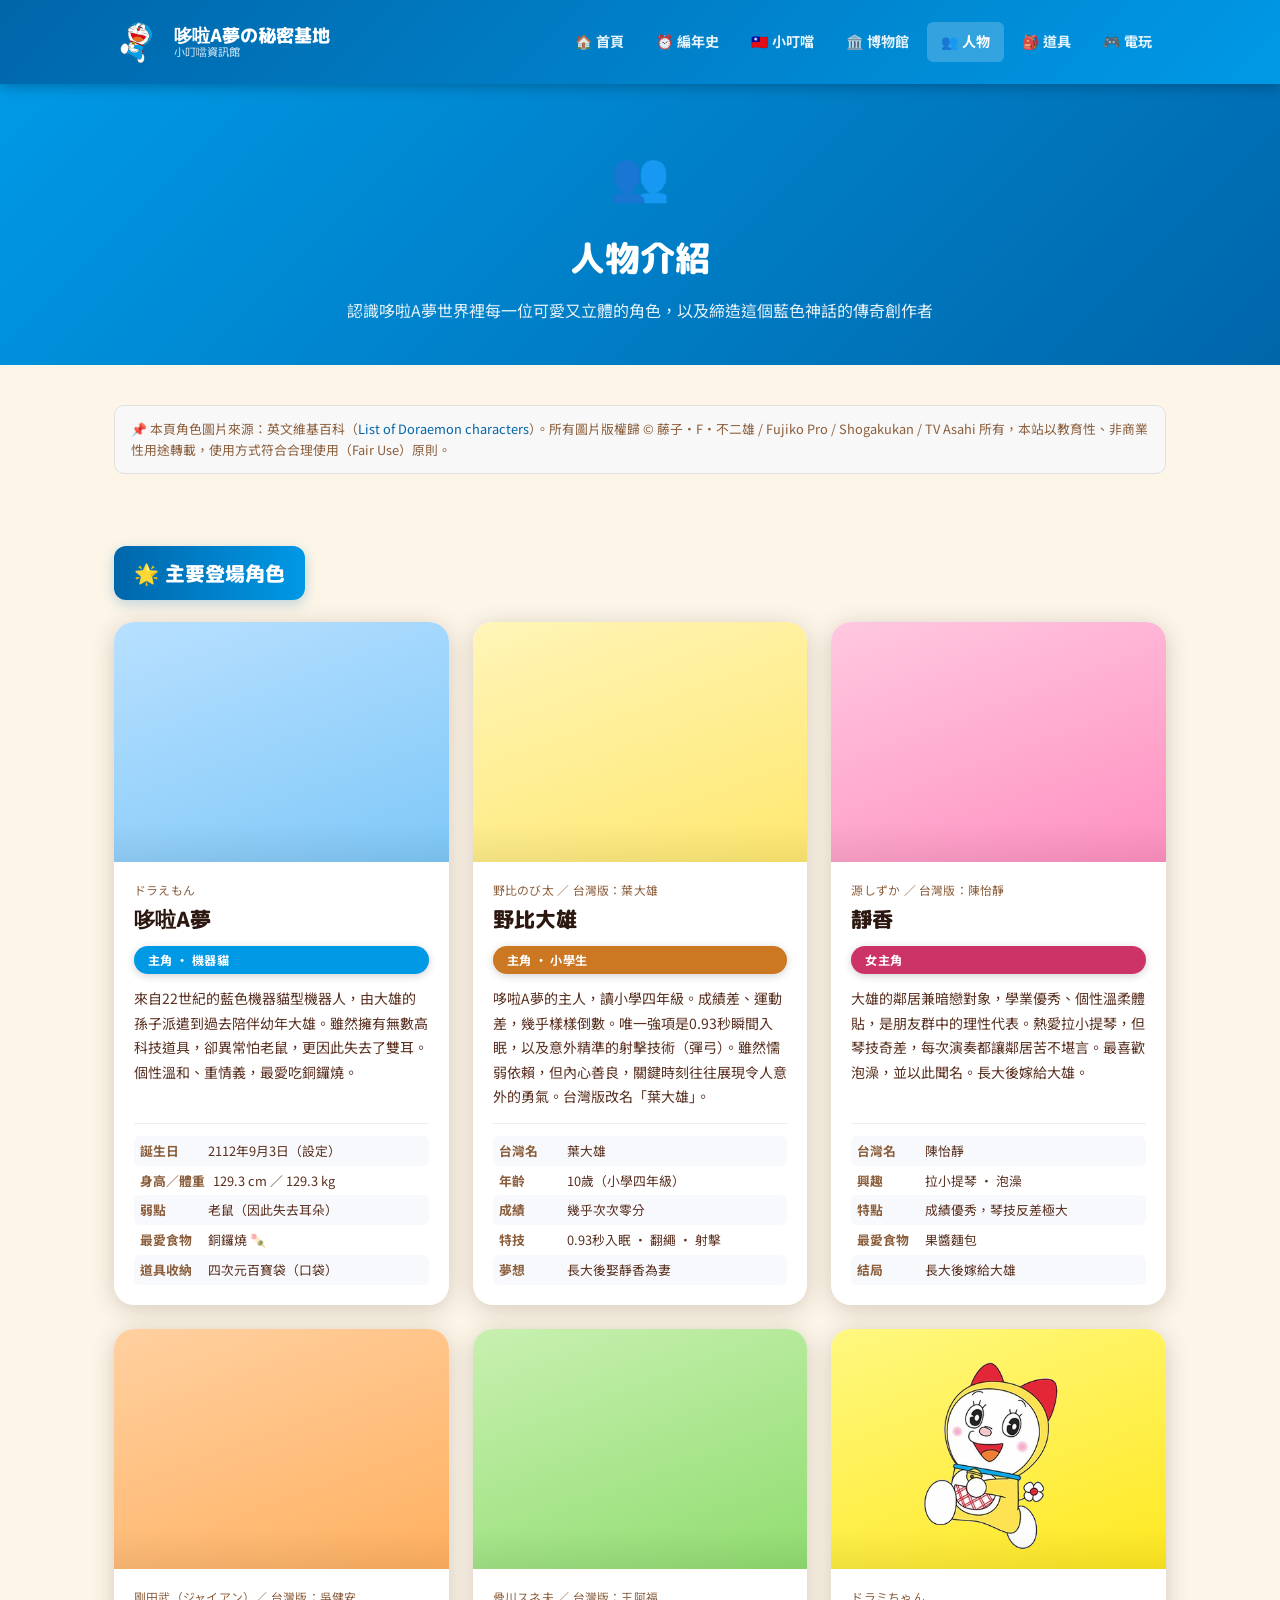
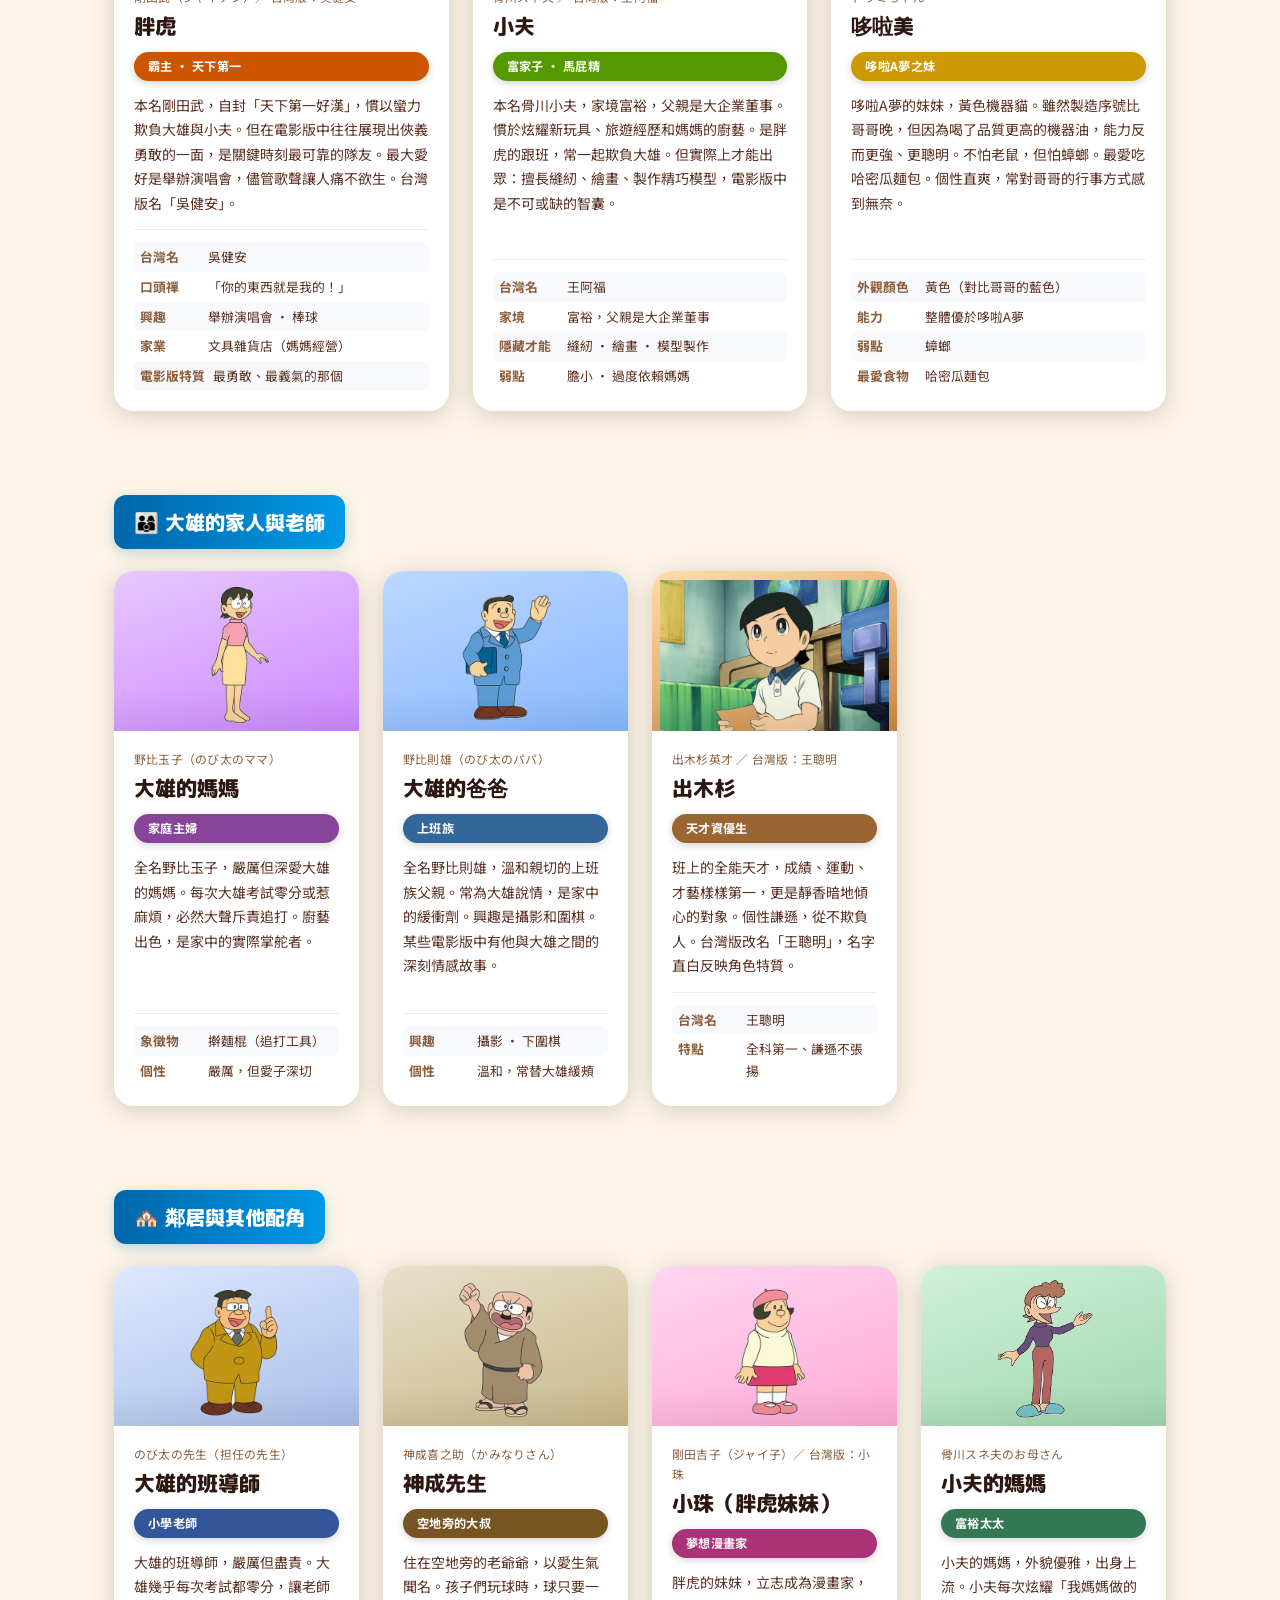
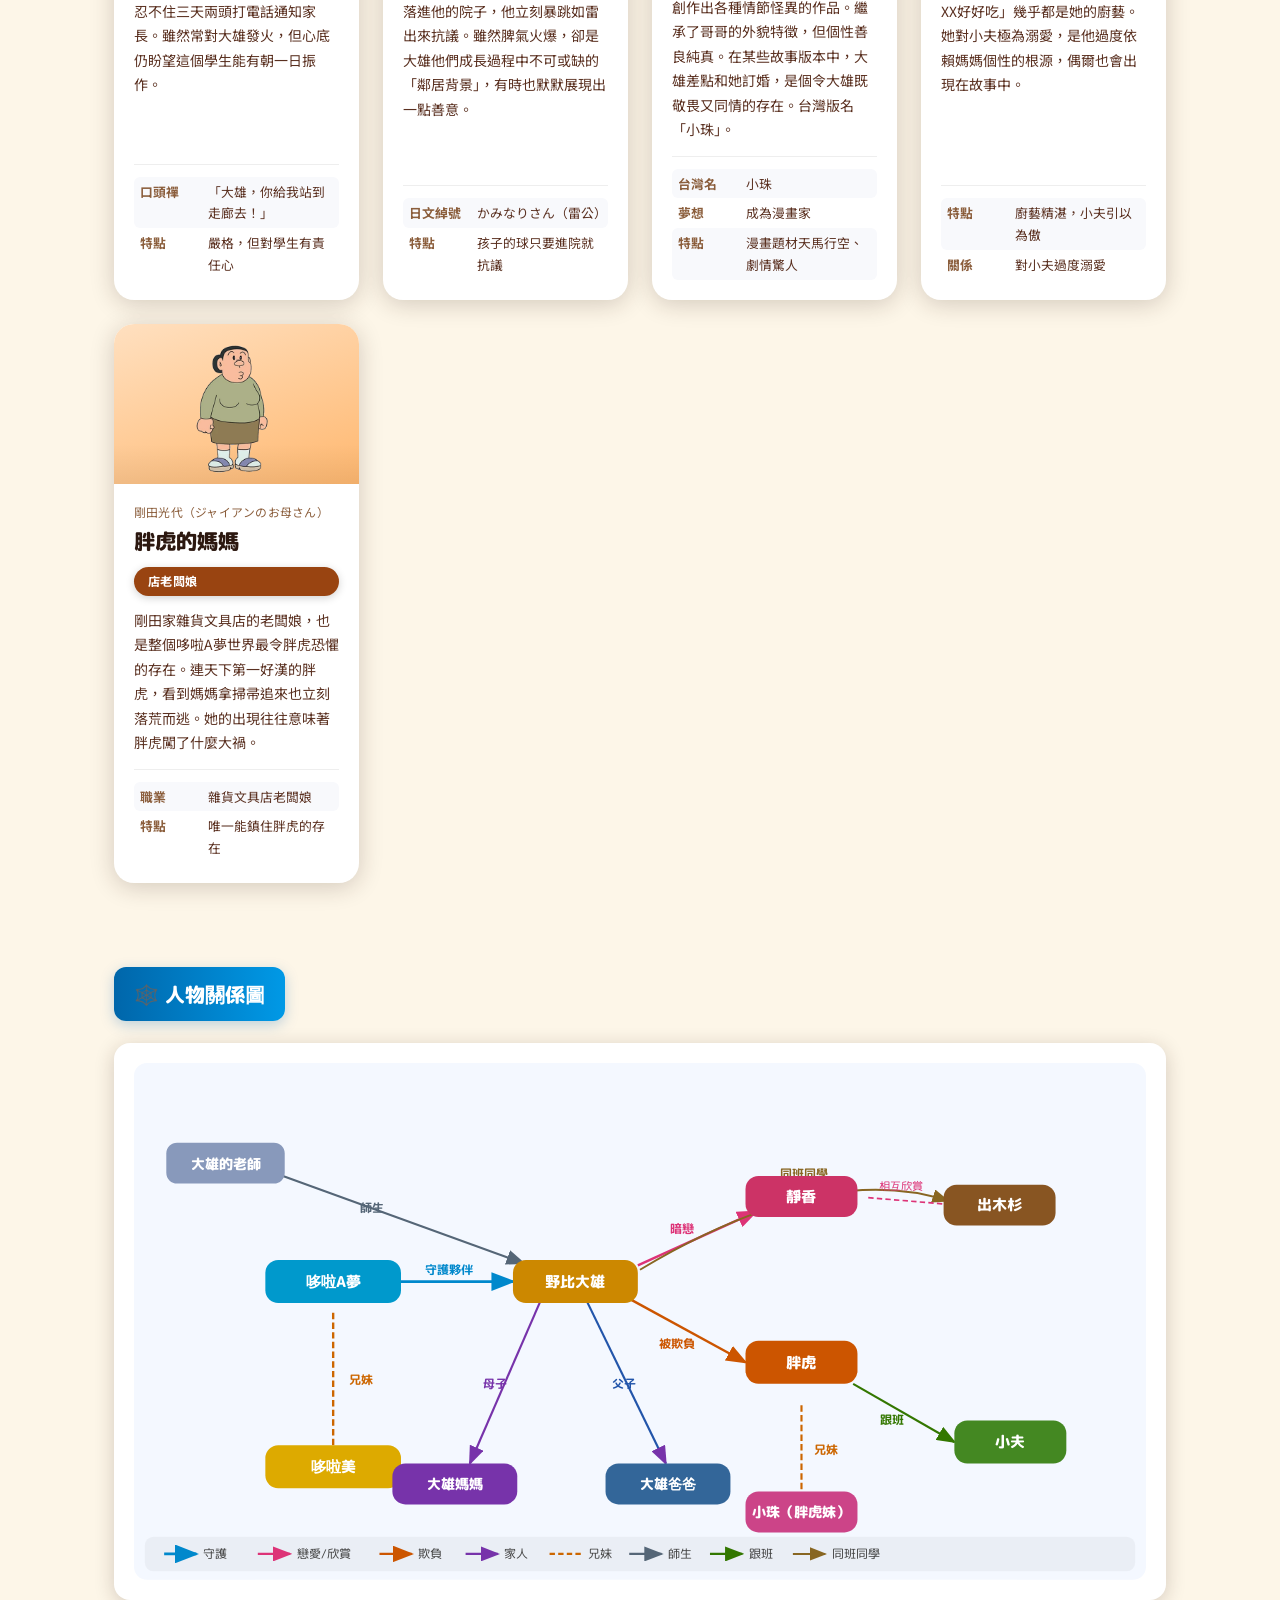
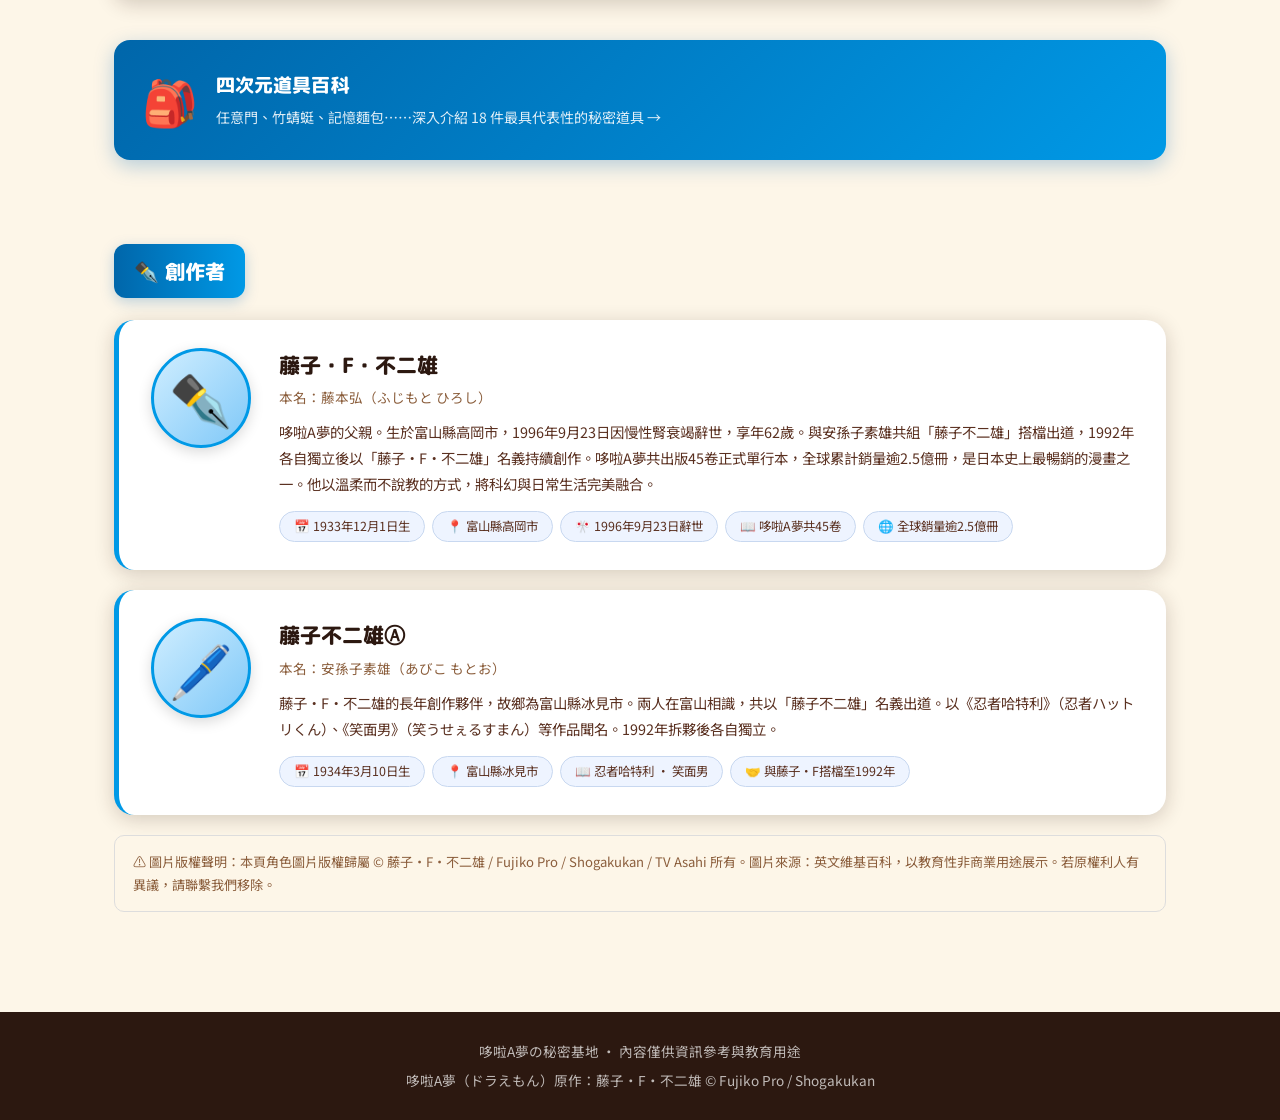
==== commit b22fa43d: "新增道具百科與電玩專區，全站 nav 更新，logo 去背 - 新增 gadgets.html：18 件秘密道具分四類介紹 - 新增 games.html：FC 至 Switch 各平台代表作 - 全" ====
--- a/characters.html
+++ b/characters.html
@@ -266,6 +266,8 @@
       <a href="taiwan.html">🇹🇼 小叮噹</a>
       <a href="museums.html">🏛️ 博物館</a>
       <a href="characters.html" class="active">👥 人物</a>
+      <a href="gadgets.html">🎒 道具</a>
+      <a href="games.html">🎮 電玩</a>
     </nav>
   </div>
 </header>
@@ -710,22 +712,14 @@
   </svg>
   </div>
 
-  <!-- ── 著名道具 ── -->
-  <div style="background:linear-gradient(135deg,#e6f0ff,#d6e8ff);border-radius:14px;padding:28px 24px;margin:40px 0;">
-    <div class="section-title" style="margin-bottom:20px">🎒 哆啦A夢的代表性道具</div>
-    <div class="gadget-grid">
-      <div class="gadget-item"><span class="gadget-icon">🚪</span><div><span class="gadget-name">任意門</span><span class="gadget-desc">可通往宇宙任意地點的門</span></div></div>
-      <div class="gadget-item"><span class="gadget-icon">🚁</span><div><span class="gadget-name">竹蜻蜓</span><span class="gadget-desc">夾在頭上可自由飛翔</span></div></div>
-      <div class="gadget-item"><span class="gadget-icon">💡</span><div><span class="gadget-name">小光圈</span><span class="gadget-desc">縮小或放大任何物體</span></div></div>
-      <div class="gadget-item"><span class="gadget-icon">⏰</span><div><span class="gadget-name">時光機</span><span class="gadget-desc">穿越過去與未來</span></div></div>
-      <div class="gadget-item"><span class="gadget-icon">🗺️</span><div><span class="gadget-name">翻譯蒟蒻</span><span class="gadget-desc">吃下可通曉任何語言</span></div></div>
-      <div class="gadget-item"><span class="gadget-icon">🍞</span><div><span class="gadget-name">記憶麵包</span><span class="gadget-desc">貼上書頁即可記憶內容</span></div></div>
-      <div class="gadget-item"><span class="gadget-icon">🌬️</span><div><span class="gadget-name">空氣砲</span><span class="gadget-desc">發射壓縮空氣的武器</span></div></div>
-      <div class="gadget-item"><span class="gadget-icon">🪄</span><div><span class="gadget-name">石頭帽</span><span class="gadget-desc">讓他人無法察覺自己的存在</span></div></div>
-      <div class="gadget-item"><span class="gadget-icon">🔍</span><div><span class="gadget-name">放大燈</span><span class="gadget-desc">照射後放大任何物品</span></div></div>
-      <div class="gadget-item"><span class="gadget-icon">🎨</span><div><span class="gadget-name">如意彩色筆</span><span class="gadget-desc">畫什麼就變成什麼</span></div></div>
-    </div>
-  </div>
+  <!-- ── 道具連結 ── -->
+  <a href="gadgets.html" style="display:flex;align-items:center;gap:18px;background:linear-gradient(135deg,#0066aa,#0099e6);border-radius:16px;padding:22px 28px;margin:40px 0;text-decoration:none;box-shadow:0 6px 20px rgba(0,100,180,0.28);transition:transform 0.2s,box-shadow 0.2s;" onmouseover="this.style.transform='translateY(-3px)';this.style.boxShadow='0 10px 28px rgba(0,100,180,0.36)'" onmouseout="this.style.transform='';this.style.boxShadow='0 6px 20px rgba(0,100,180,0.28)'">
+    <span style="font-size:2.8rem;flex-shrink:0">🎒</span>
+    <div>
+      <div style="font-family:'M PLUS Rounded 1c',sans-serif;font-size:1.2rem;font-weight:800;color:white;margin-bottom:4px;">四次元道具百科</div>
+      <div style="font-size:0.88rem;color:rgba(255,255,255,0.88);">任意門、竹蜻蜓、記憶麵包⋯⋯深入介紹 18 件最具代表性的秘密道具 →</div>
+    </div>
+  </a>
 
   <!-- ── 創作者 ── -->
   <div class="char-section-title">✒️ 創作者</div>
--- a/css/style.css
+++ b/css/style.css
@@ -67,7 +67,7 @@
 .logo-icon {
   width: 48px;
   height: 60px;
-  background-image: url("../logo-doraemon.jpg");
+  background-image: url("../logo-doraemon.png");
   background-size: contain;
   background-position: center;
   background-repeat: no-repeat;
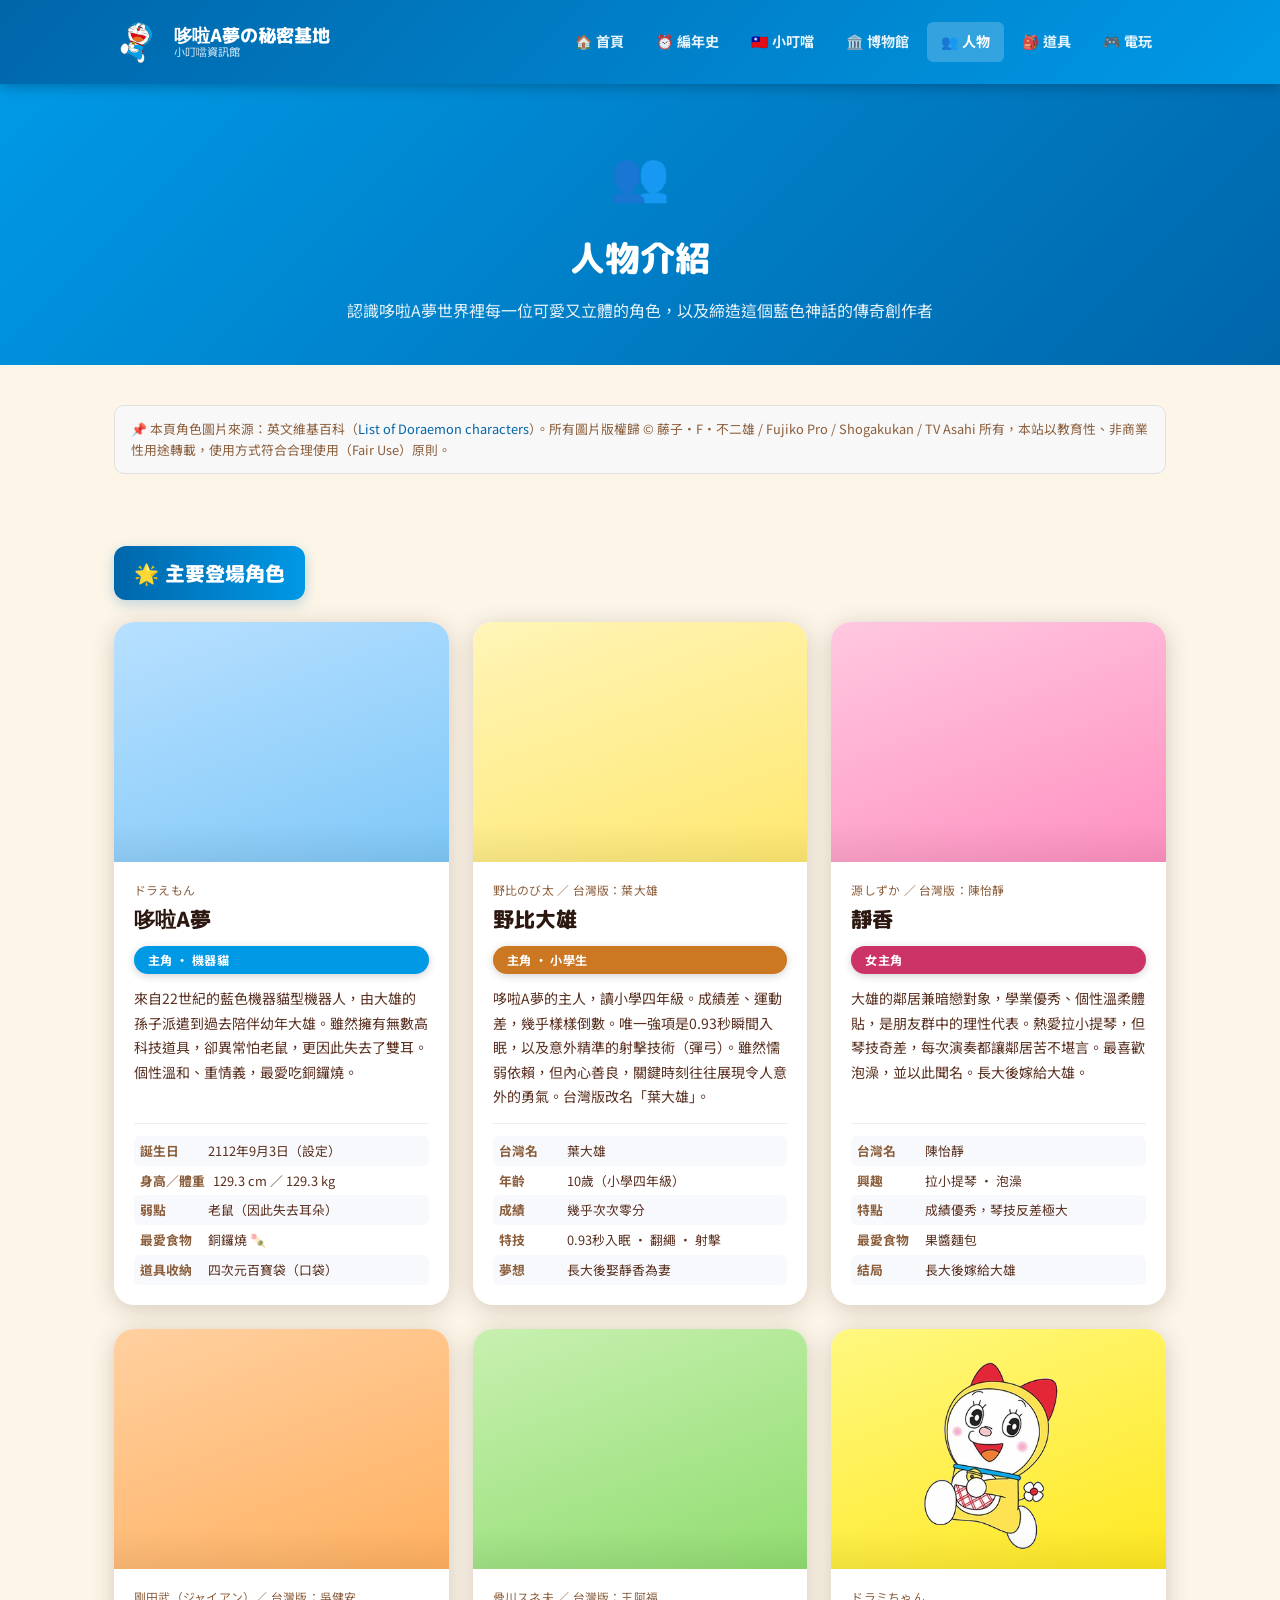
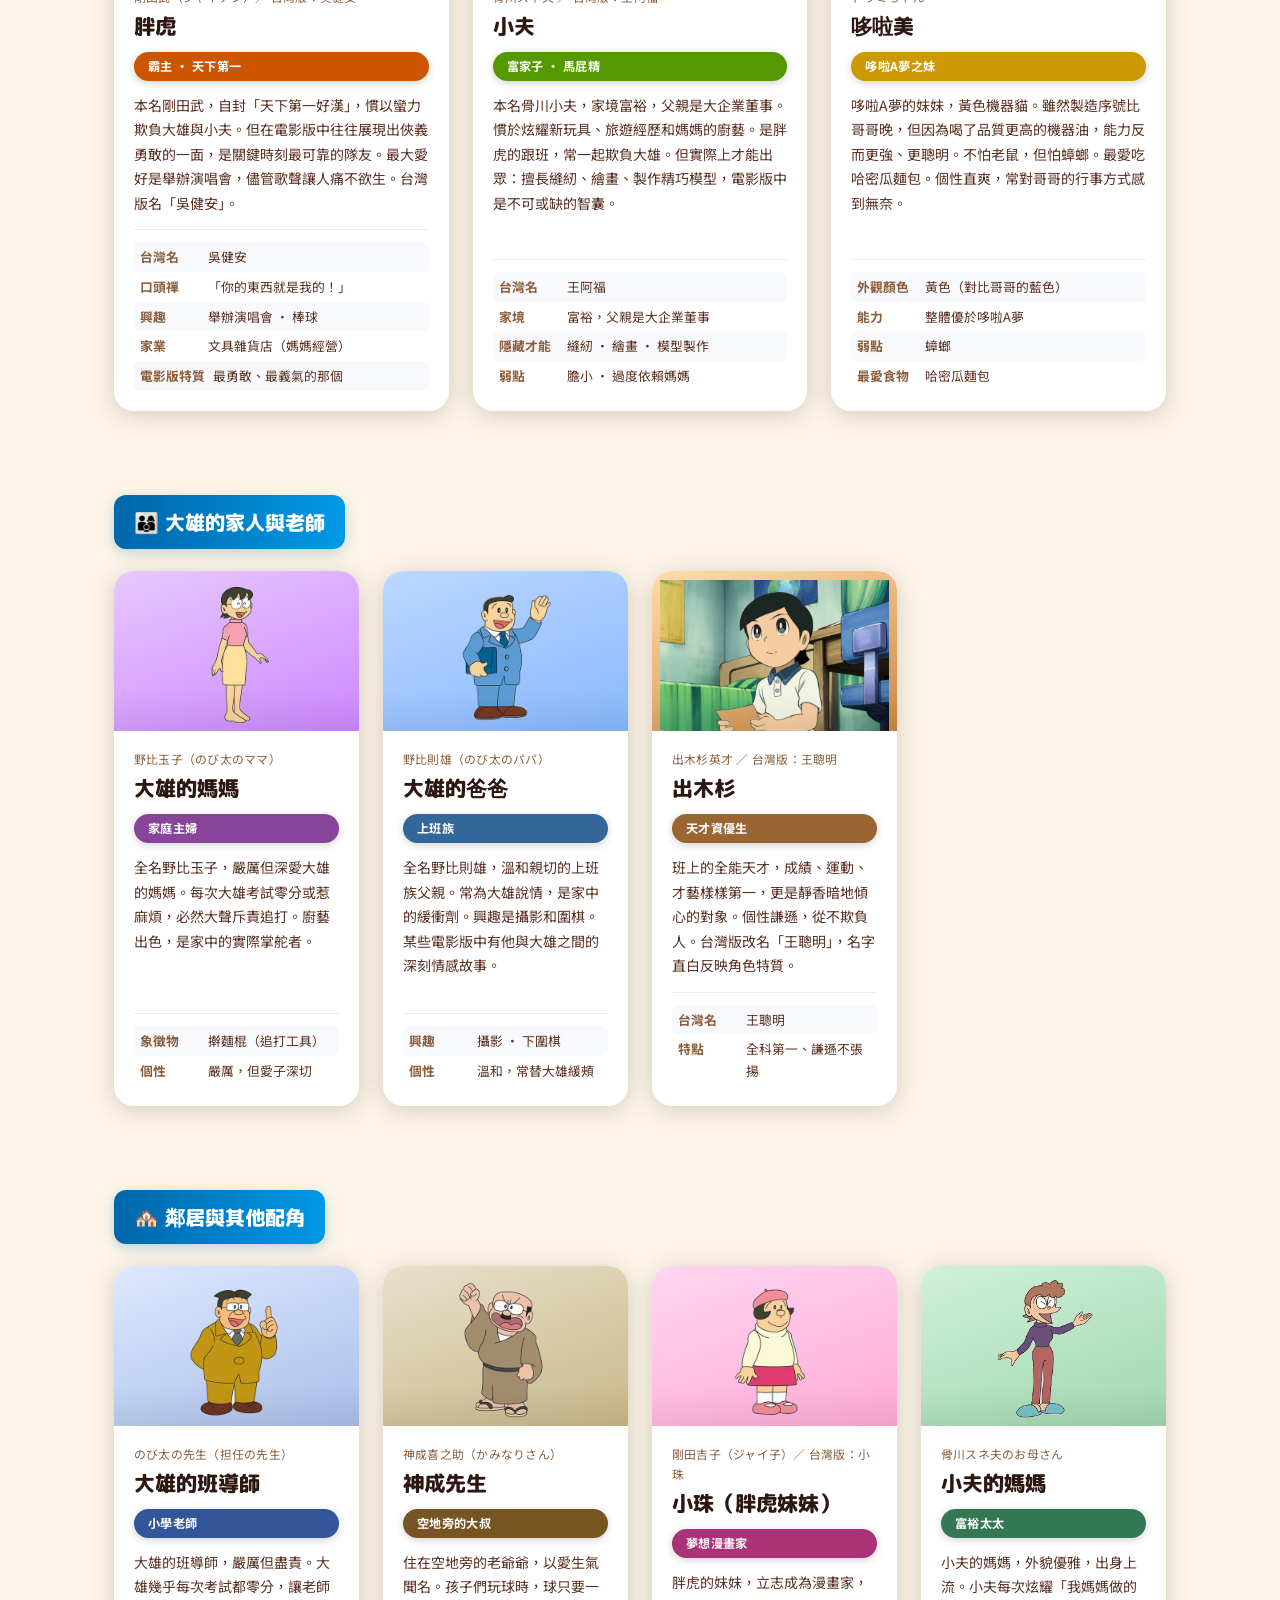
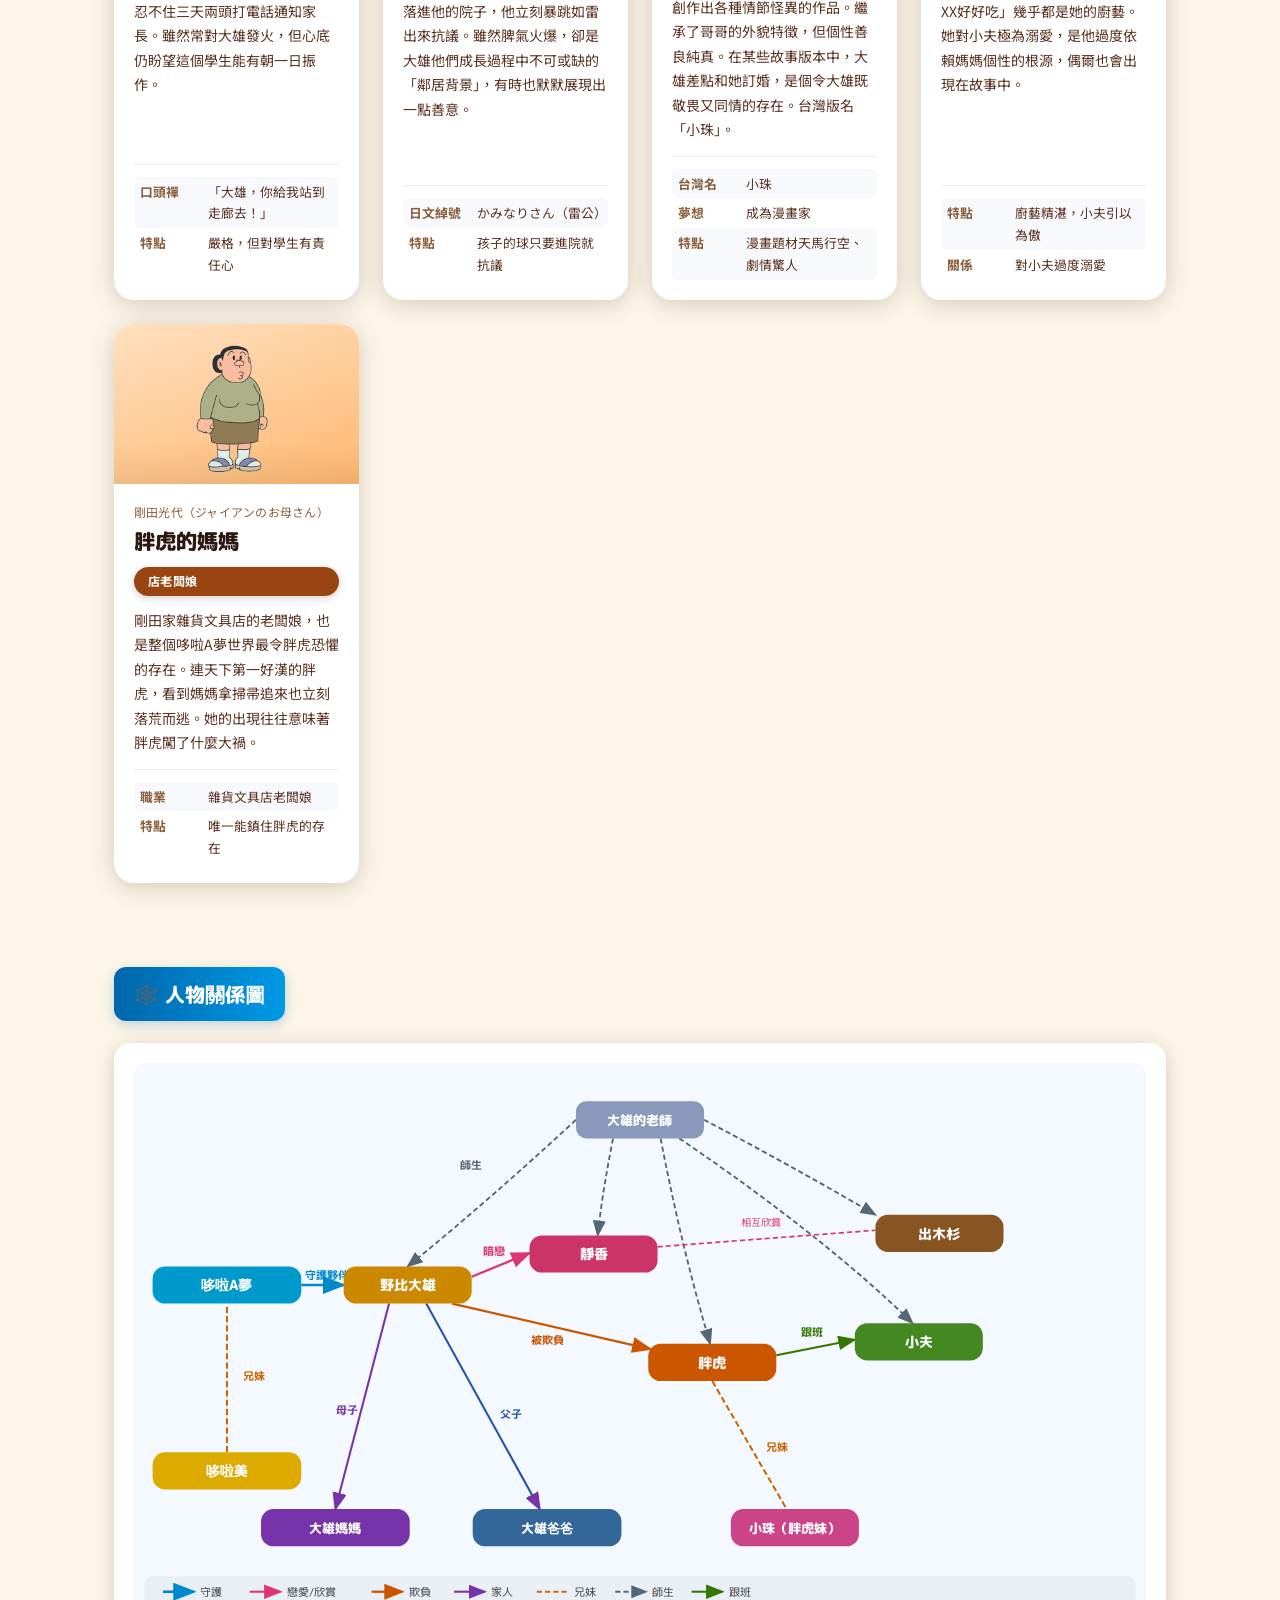
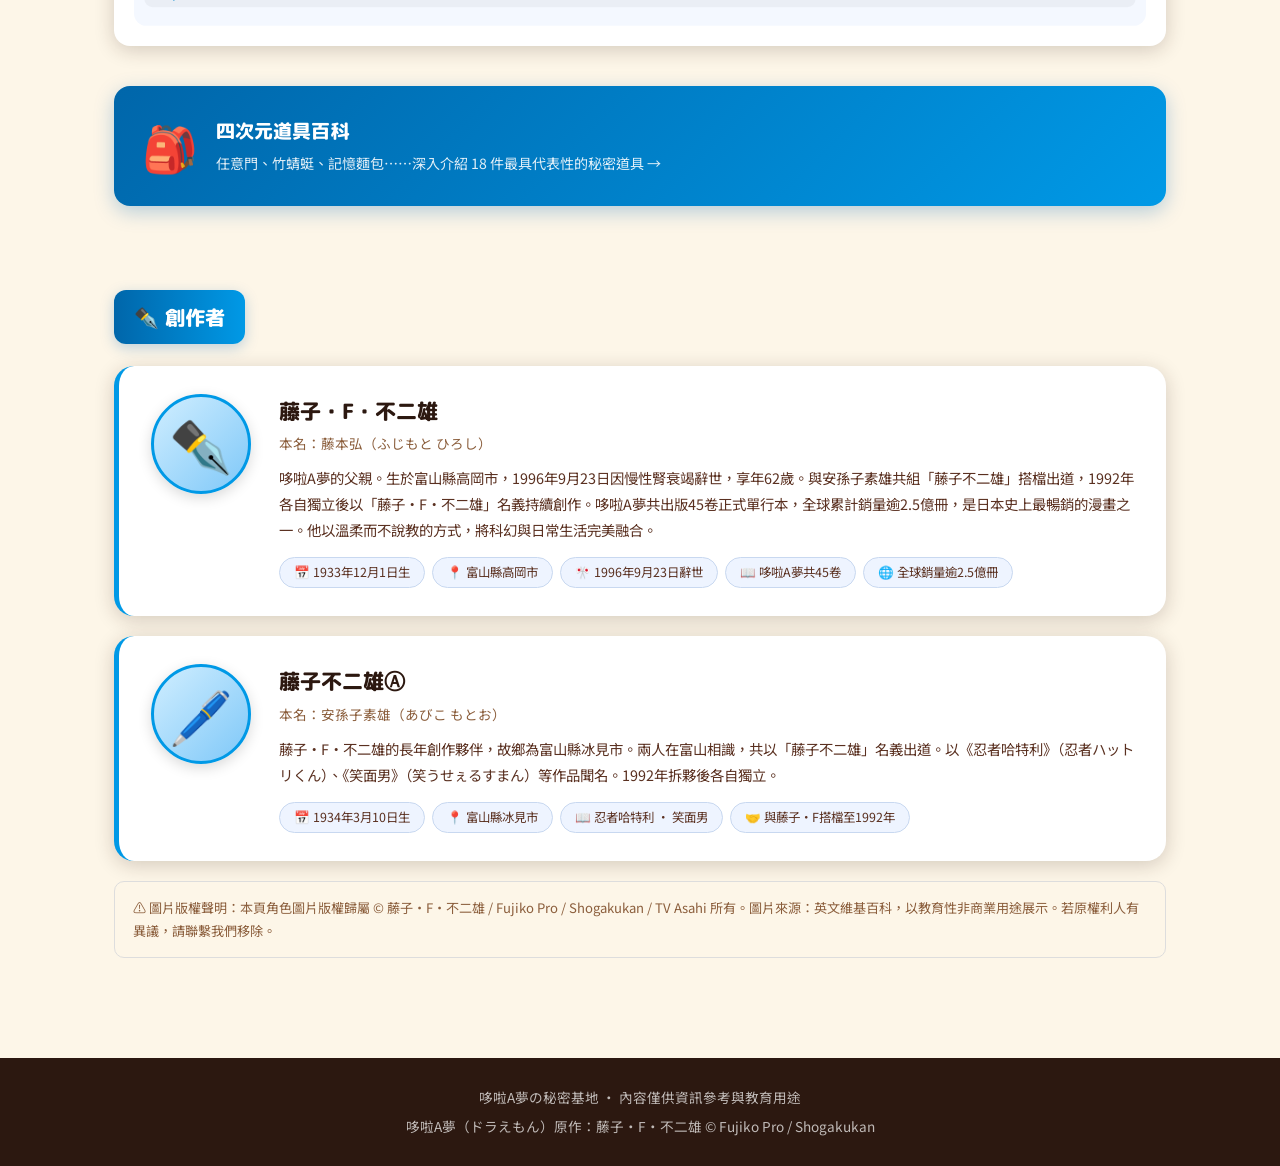
==== commit a2cd94a3: "characters: 重繪人物關係圖，老師置頂正中，師生連線全面修正 - 老師節點移至頂部正中央，5條師生線從中心扇狀放射至大雄/靜香/胖虎/小夫/出木杉 - 修正原本師生線交叉、穿越節點的問題（舊" ====
--- a/characters.html
+++ b/characters.html
@@ -585,7 +585,7 @@
   <!-- ── 人物關係圖 ── -->
   <div class="char-section-title">🕸️ 人物關係圖</div>
   <div style="background:white;border-radius:16px;padding:20px;box-shadow:0 4px 20px var(--shadow);margin-bottom:40px;overflow-x:auto;">
-  <svg viewBox="0 0 940 480" xmlns="http://www.w3.org/2000/svg" style="width:100%;min-width:600px;display:block;font-family:'M PLUS Rounded 1c',sans-serif;">
+  <svg viewBox="0 0 980 545" xmlns="http://www.w3.org/2000/svg" style="width:100%;min-width:620px;display:block;font-family:'M PLUS Rounded 1c',sans-serif;">
     <defs>
       <marker id="arr-blue"   markerWidth="9" markerHeight="7" refX="8" refY="3.5" orient="auto"><polygon points="0 0,9 3.5,0 7" fill="#0088cc"/></marker>
       <marker id="arr-pink"   markerWidth="9" markerHeight="7" refX="8" refY="3.5" orient="auto"><polygon points="0 0,9 3.5,0 7" fill="#dd3377"/></marker>
@@ -593,122 +593,141 @@
       <marker id="arr-green"  markerWidth="9" markerHeight="7" refX="8" refY="3.5" orient="auto"><polygon points="0 0,9 3.5,0 7" fill="#337700"/></marker>
       <marker id="arr-purple" markerWidth="9" markerHeight="7" refX="8" refY="3.5" orient="auto"><polygon points="0 0,9 3.5,0 7" fill="#7733aa"/></marker>
       <marker id="arr-gray"   markerWidth="9" markerHeight="7" refX="8" refY="3.5" orient="auto"><polygon points="0 0,9 3.5,0 7" fill="#556677"/></marker>
-      <marker id="arr-tan"    markerWidth="9" markerHeight="7" refX="8" refY="3.5" orient="auto"><polygon points="0 0,9 3.5,0 7" fill="#886622"/></marker>
     </defs>
 
     <!-- bg -->
-    <rect width="940" height="480" rx="12" fill="#f4f8ff"/>
-
-    <!-- ══ EDGES (drawn first, under nodes) ══ -->
-
-    <!-- 哆啦美 ↔ 哆啦A夢 兄妹 -->
-    <line x1="185" y1="355" x2="185" y2="230" stroke="#cc6600" stroke-width="2.2" stroke-dasharray="6,3"/>
-    <text x="200" y="298" font-size="11" fill="#cc6600" font-weight="700">兄妹</text>
+    <rect width="980" height="545" rx="12" fill="#f4f8ff"/>
+
+    <!-- ══ 節點座標（中心點）══
+         老師:    (490, 55)  rect(428,37,124,36)
+         哆啦A夢: ( 90,215)  rect( 18,197,144,36)
+         哆啦美:  ( 90,395)  rect( 18,377,144,36)
+         大雄:    (265,215)  rect(203,197,124,36)
+         靜香:    (445,185)  rect(383,167,124,36)
+         出木杉:  (780,165)  rect(718,147,124,36)
+         胖虎:    (560,290)  rect(498,272,124,36)
+         小夫:    (760,270)  rect(698,252,124,36)
+         大雄媽媽:(195,450)  rect(123,432,144,36)
+         大雄爸爸:(400,450)  rect(328,432,144,36)
+         小珠:    (640,450)  rect(578,432,124,36)
+    -->
+
+    <!-- ══ EDGES（先畫邊，再疊節點） ══ -->
+
+    <!-- 哆啦美 ↔ 哆啦A夢 兄妹（垂直虛線） -->
+    <line x1="90" y1="377" x2="90" y2="233" stroke="#cc6600" stroke-width="2" stroke-dasharray="6,3"/>
+    <text x="106" y="307" font-size="11" fill="#cc6600" font-weight="700">兄妹</text>
 
     <!-- 哆啦A夢 → 大雄 守護夥伴 -->
-    <line x1="248" y1="203" x2="352" y2="203" stroke="#0088cc" stroke-width="2.5" marker-end="url(#arr-blue)"/>
-    <text x="270" y="196" font-size="11" fill="#0088cc" font-weight="700">守護夥伴</text>
-
-    <!-- 老師 → 大雄 師生 -->
-    <line x1="130" y1="102" x2="362" y2="186" stroke="#556677" stroke-width="2" marker-end="url(#arr-gray)"/>
-    <text x="210" y="138" font-size="11" fill="#556677" font-weight="700">師生</text>
+    <line x1="162" y1="215" x2="203" y2="215" stroke="#0088cc" stroke-width="2.5" marker-end="url(#arr-blue)"/>
+    <text x="166" y="209" font-size="11" fill="#0088cc" font-weight="700">守護夥伴</text>
+
+    <!-- 師生：老師(頂部正中) → 大雄（左下，唯一標示） -->
+    <path d="M428,55 Q345,132 265,197" fill="none" stroke="#556677" stroke-width="1.8" stroke-dasharray="5,3" marker-end="url(#arr-gray)"/>
+    <text x="316" y="103" font-size="11" fill="#556677" font-weight="700">師生</text>
+
+    <!-- 師生：老師 → 靜香（微偏左，近直線） -->
+    <path d="M464,73 Q454,122 449,167" fill="none" stroke="#556677" stroke-width="1.8" stroke-dasharray="5,3" marker-end="url(#arr-gray)"/>
+
+    <!-- 師生：老師 → 出木杉（右側扇出） -->
+    <path d="M552,55 Q634,98 718,147" fill="none" stroke="#556677" stroke-width="1.8" stroke-dasharray="5,3" marker-end="url(#arr-gray)"/>
+
+    <!-- 師生：老師 → 胖虎（偏右，穿過中下區） -->
+    <path d="M510,73 Q530,178 558,272" fill="none" stroke="#556677" stroke-width="1.8" stroke-dasharray="5,3" marker-end="url(#arr-gray)"/>
+
+    <!-- 師生：老師 → 小夫（右側大弧） -->
+    <path d="M528,73 Q668,168 754,252" fill="none" stroke="#556677" stroke-width="1.8" stroke-dasharray="5,3" marker-end="url(#arr-gray)"/>
 
     <!-- 大雄 → 靜香 暗戀 -->
-    <line x1="468" y1="188" x2="578" y2="138" stroke="#dd3377" stroke-width="2.2" marker-end="url(#arr-pink)"/>
-    <text x="498" y="158" font-size="11" fill="#dd3377" font-weight="700">暗戀</text>
-
-    <!-- 大雄 → 出木杉 同班同學 -->
-    <path d="M 470,192 Q 640,90 756,128" fill="none" stroke="#886622" stroke-width="1.8" marker-end="url(#arr-tan)"/>
-    <text x="600" y="107" font-size="11" fill="#886622" font-weight="700">同班同學</text>
+    <line x1="327" y1="207" x2="383" y2="184" stroke="#dd3377" stroke-width="2.2" marker-end="url(#arr-pink)"/>
+    <text x="338" y="186" font-size="11" fill="#dd3377" font-weight="700">暗戀</text>
 
     <!-- 靜香 ↔ 出木杉 相互欣賞 -->
-    <line x1="682" y1="125" x2="752" y2="131" stroke="#dd3377" stroke-width="1.6" stroke-dasharray="5,3"/>
-    <text x="692" y="118" font-size="10" fill="#dd3377">相互欣賞</text>
+    <line x1="507" y1="178" x2="718" y2="162" stroke="#dd3377" stroke-width="1.6" stroke-dasharray="5,3"/>
+    <text x="588" y="158" font-size="10" fill="#dd3377">相互欣賞</text>
 
     <!-- 大雄 → 胖虎 被欺負 -->
-    <line x1="462" y1="220" x2="568" y2="278" stroke="#cc5500" stroke-width="2.2" marker-end="url(#arr-orange)"/>
-    <text x="488" y="265" font-size="11" fill="#cc5500" font-weight="700">被欺負</text>
+    <line x1="308" y1="233" x2="500" y2="277" stroke="#cc5500" stroke-width="2.2" marker-end="url(#arr-orange)"/>
+    <text x="384" y="272" font-size="11" fill="#cc5500" font-weight="700">被欺負</text>
 
     <!-- 胖虎 → 小夫 跟班 -->
-    <line x1="668" y1="298" x2="762" y2="352" stroke="#337700" stroke-width="2" marker-end="url(#arr-green)"/>
-    <text x="693" y="335" font-size="11" fill="#337700" font-weight="700">跟班</text>
-
-    <!-- 胖虎 → 小珠 兄妹 -->
-    <line x1="620" y1="318" x2="620" y2="398" stroke="#cc6600" stroke-width="2" stroke-dasharray="6,3"/>
-    <text x="632" y="363" font-size="11" fill="#cc6600" font-weight="700">兄妹</text>
-
-    <!-- 大雄 → 媽媽 母子 -->
-    <line x1="378" y1="220" x2="312" y2="372" stroke="#7733aa" stroke-width="2" marker-end="url(#arr-purple)"/>
-    <text x="324" y="302" font-size="11" fill="#7733aa" font-weight="700">母子</text>
-
-    <!-- 大雄 → 爸爸 父子 -->
-    <line x1="420" y1="220" x2="494" y2="372" stroke="#2255aa" stroke-width="2" marker-end="url(#arr-purple)"/>
-    <text x="444" y="302" font-size="11" fill="#2255aa" font-weight="700">父子</text>
+    <line x1="622" y1="283" x2="698" y2="268" stroke="#337700" stroke-width="2" marker-end="url(#arr-green)"/>
+    <text x="646" y="264" font-size="11" fill="#337700" font-weight="700">跟班</text>
+
+    <!-- 胖虎 ↔ 小珠 兄妹 -->
+    <line x1="560" y1="308" x2="632" y2="432" stroke="#cc6600" stroke-width="2" stroke-dasharray="6,3"/>
+    <text x="612" y="376" font-size="11" fill="#cc6600" font-weight="700">兄妹</text>
+
+    <!-- 大雄 → 大雄媽媽 母子 -->
+    <line x1="247" y1="233" x2="195" y2="432" stroke="#7733aa" stroke-width="2" marker-end="url(#arr-purple)"/>
+    <text x="196" y="340" font-size="11" fill="#7733aa" font-weight="700">母子</text>
+
+    <!-- 大雄 → 大雄爸爸 父子 -->
+    <line x1="283" y1="233" x2="393" y2="432" stroke="#2255aa" stroke-width="2" marker-end="url(#arr-purple)"/>
+    <text x="354" y="344" font-size="11" fill="#2255aa" font-weight="700">父子</text>
 
     <!-- ══ NODES ══ -->
 
-    <!-- 老師 -->
-    <rect x="30" y="74" width="110" height="38" rx="10" fill="#8899bb"/>
-    <text x="85" y="98" text-anchor="middle" font-size="13" font-weight="800" fill="white">大雄的老師</text>
-
-    <!-- 哆啦A夢 -->
-    <rect x="122" y="183" width="126" height="40" rx="12" fill="#0099cc"/>
-    <text x="185" y="208" text-anchor="middle" font-size="14" font-weight="800" fill="white">哆啦A夢</text>
-
-    <!-- 哆啦美 -->
-    <rect x="122" y="355" width="126" height="40" rx="12" fill="#ddaa00"/>
-    <text x="185" y="380" text-anchor="middle" font-size="14" font-weight="800" fill="white">哆啦美</text>
-
-    <!-- 大雄 -->
-    <rect x="352" y="183" width="116" height="40" rx="12" fill="#cc8800"/>
-    <text x="410" y="208" text-anchor="middle" font-size="14" font-weight="800" fill="white">野比大雄</text>
-
-    <!-- 靜香 -->
-    <rect x="568" y="105" width="104" height="38" rx="12" fill="#cc3366"/>
-    <text x="620" y="129" text-anchor="middle" font-size="14" font-weight="800" fill="white">靜香</text>
-
-    <!-- 出木杉 -->
-    <rect x="752" y="113" width="104" height="38" rx="12" fill="#885522"/>
-    <text x="804" y="137" text-anchor="middle" font-size="14" font-weight="800" fill="white">出木杉</text>
-
-    <!-- 胖虎 -->
-    <rect x="568" y="258" width="104" height="40" rx="12" fill="#cc5500"/>
-    <text x="620" y="283" text-anchor="middle" font-size="14" font-weight="800" fill="white">胖虎</text>
-
-    <!-- 小夫 -->
-    <rect x="762" y="332" width="104" height="40" rx="12" fill="#448822"/>
-    <text x="814" y="357" text-anchor="middle" font-size="14" font-weight="800" fill="white">小夫</text>
-
-    <!-- 小珠（胖虎妹） -->
-    <rect x="568" y="398" width="104" height="38" rx="12" fill="#cc4488"/>
-    <text x="620" y="422" text-anchor="middle" font-size="13" font-weight="800" fill="white">小珠（胖虎妹）</text>
-
-    <!-- 大雄媽媽 -->
-    <rect x="240" y="372" width="116" height="38" rx="12" fill="#7733aa"/>
-    <text x="298" y="396" text-anchor="middle" font-size="13" font-weight="800" fill="white">大雄媽媽</text>
-
-    <!-- 大雄爸爸 -->
-    <rect x="438" y="372" width="116" height="38" rx="12" fill="#336699"/>
-    <text x="496" y="396" text-anchor="middle" font-size="13" font-weight="800" fill="white">大雄爸爸</text>
+    <!-- 大雄的老師（頂部正中央） -->
+    <rect x="428" y="37" width="124" height="36" rx="10" fill="#8899bb"/>
+    <text x="490" y="60" text-anchor="middle" font-size="13" font-weight="800" fill="white">大雄的老師</text>
+
+    <!-- 哆啦A夢（左側） -->
+    <rect x="18" y="197" width="144" height="36" rx="12" fill="#0099cc"/>
+    <text x="90" y="220" text-anchor="middle" font-size="14" font-weight="800" fill="white">哆啦A夢</text>
+
+    <!-- 哆啦美（左側下） -->
+    <rect x="18" y="377" width="144" height="36" rx="12" fill="#ddaa00"/>
+    <text x="90" y="400" text-anchor="middle" font-size="14" font-weight="800" fill="white">哆啦美</text>
+
+    <!-- 大雄（中左） -->
+    <rect x="203" y="197" width="124" height="36" rx="12" fill="#cc8800"/>
+    <text x="265" y="220" text-anchor="middle" font-size="14" font-weight="800" fill="white">野比大雄</text>
+
+    <!-- 靜香（中） -->
+    <rect x="383" y="167" width="124" height="36" rx="12" fill="#cc3366"/>
+    <text x="445" y="190" text-anchor="middle" font-size="14" font-weight="800" fill="white">靜香</text>
+
+    <!-- 出木杉（右上） -->
+    <rect x="718" y="147" width="124" height="36" rx="12" fill="#885522"/>
+    <text x="780" y="170" text-anchor="middle" font-size="14" font-weight="800" fill="white">出木杉</text>
+
+    <!-- 胖虎（中右） -->
+    <rect x="498" y="272" width="124" height="36" rx="12" fill="#cc5500"/>
+    <text x="560" y="295" text-anchor="middle" font-size="14" font-weight="800" fill="white">胖虎</text>
+
+    <!-- 小夫（右） -->
+    <rect x="698" y="252" width="124" height="36" rx="12" fill="#448822"/>
+    <text x="760" y="275" text-anchor="middle" font-size="14" font-weight="800" fill="white">小夫</text>
+
+    <!-- 大雄媽媽（左下） -->
+    <rect x="123" y="432" width="144" height="36" rx="12" fill="#7733aa"/>
+    <text x="195" y="455" text-anchor="middle" font-size="13" font-weight="800" fill="white">大雄媽媽</text>
+
+    <!-- 大雄爸爸（中下） -->
+    <rect x="328" y="432" width="144" height="36" rx="12" fill="#336699"/>
+    <text x="400" y="455" text-anchor="middle" font-size="13" font-weight="800" fill="white">大雄爸爸</text>
+
+    <!-- 小珠（右下） -->
+    <rect x="578" y="432" width="124" height="36" rx="12" fill="#cc4488"/>
+    <text x="640" y="455" text-anchor="middle" font-size="13" font-weight="800" fill="white">小珠（胖虎妹）</text>
 
     <!-- ══ LEGEND ══ -->
-    <rect x="10" y="440" width="920" height="32" rx="8" fill="rgba(0,0,0,0.04)"/>
-    <line x1="28" y1="456" x2="58" y2="456" stroke="#0088cc" stroke-width="2.5" marker-end="url(#arr-blue)"/>
-    <text x="64" y="460" font-size="11" fill="#444">守護</text>
-    <line x1="115" y1="456" x2="145" y2="456" stroke="#dd3377" stroke-width="2" marker-end="url(#arr-pink)"/>
-    <text x="151" y="460" font-size="11" fill="#444">戀愛/欣賞</text>
-    <line x1="228" y1="456" x2="258" y2="456" stroke="#cc5500" stroke-width="2.2" marker-end="url(#arr-orange)"/>
-    <text x="264" y="460" font-size="11" fill="#444">欺負</text>
-    <line x1="308" y1="456" x2="338" y2="456" stroke="#7733aa" stroke-width="2" marker-end="url(#arr-purple)"/>
-    <text x="344" y="460" font-size="11" fill="#444">家人</text>
-    <line x1="386" y1="456" x2="416" y2="456" stroke="#cc6600" stroke-width="2" stroke-dasharray="5,3"/>
-    <text x="422" y="460" font-size="11" fill="#444">兄妹</text>
-    <line x1="460" y1="456" x2="490" y2="456" stroke="#556677" stroke-width="2" marker-end="url(#arr-gray)"/>
-    <text x="496" y="460" font-size="11" fill="#444">師生</text>
-    <line x1="535" y1="456" x2="565" y2="456" stroke="#337700" stroke-width="2" marker-end="url(#arr-green)"/>
-    <text x="571" y="460" font-size="11" fill="#444">跟班</text>
-    <line x1="612" y1="456" x2="642" y2="456" stroke="#886622" stroke-width="1.8" marker-end="url(#arr-tan)"/>
-    <text x="648" y="460" font-size="11" fill="#444">同班同學</text>
+    <rect x="10" y="497" width="960" height="30" rx="8" fill="rgba(0,0,0,0.04)"/>
+    <line x1="28" y1="512" x2="58" y2="512" stroke="#0088cc" stroke-width="2.5" marker-end="url(#arr-blue)"/>
+    <text x="64" y="516" font-size="11" fill="#444">守護</text>
+    <line x1="112" y1="512" x2="142" y2="512" stroke="#dd3377" stroke-width="2" marker-end="url(#arr-pink)"/>
+    <text x="148" y="516" font-size="11" fill="#444">戀愛/欣賞</text>
+    <line x1="230" y1="512" x2="260" y2="512" stroke="#cc5500" stroke-width="2.2" marker-end="url(#arr-orange)"/>
+    <text x="266" y="516" font-size="11" fill="#444">欺負</text>
+    <line x1="310" y1="512" x2="340" y2="512" stroke="#7733aa" stroke-width="2" marker-end="url(#arr-purple)"/>
+    <text x="346" y="516" font-size="11" fill="#444">家人</text>
+    <line x1="390" y1="512" x2="420" y2="512" stroke="#cc6600" stroke-width="2" stroke-dasharray="5,3"/>
+    <text x="426" y="516" font-size="11" fill="#444">兄妹</text>
+    <line x1="466" y1="512" x2="496" y2="512" stroke="#556677" stroke-width="1.8" stroke-dasharray="5,3" marker-end="url(#arr-gray)"/>
+    <text x="502" y="516" font-size="11" fill="#444">師生</text>
+    <line x1="540" y1="512" x2="570" y2="512" stroke="#337700" stroke-width="2" marker-end="url(#arr-green)"/>
+    <text x="576" y="516" font-size="11" fill="#444">跟班</text>
   </svg>
   </div>
 
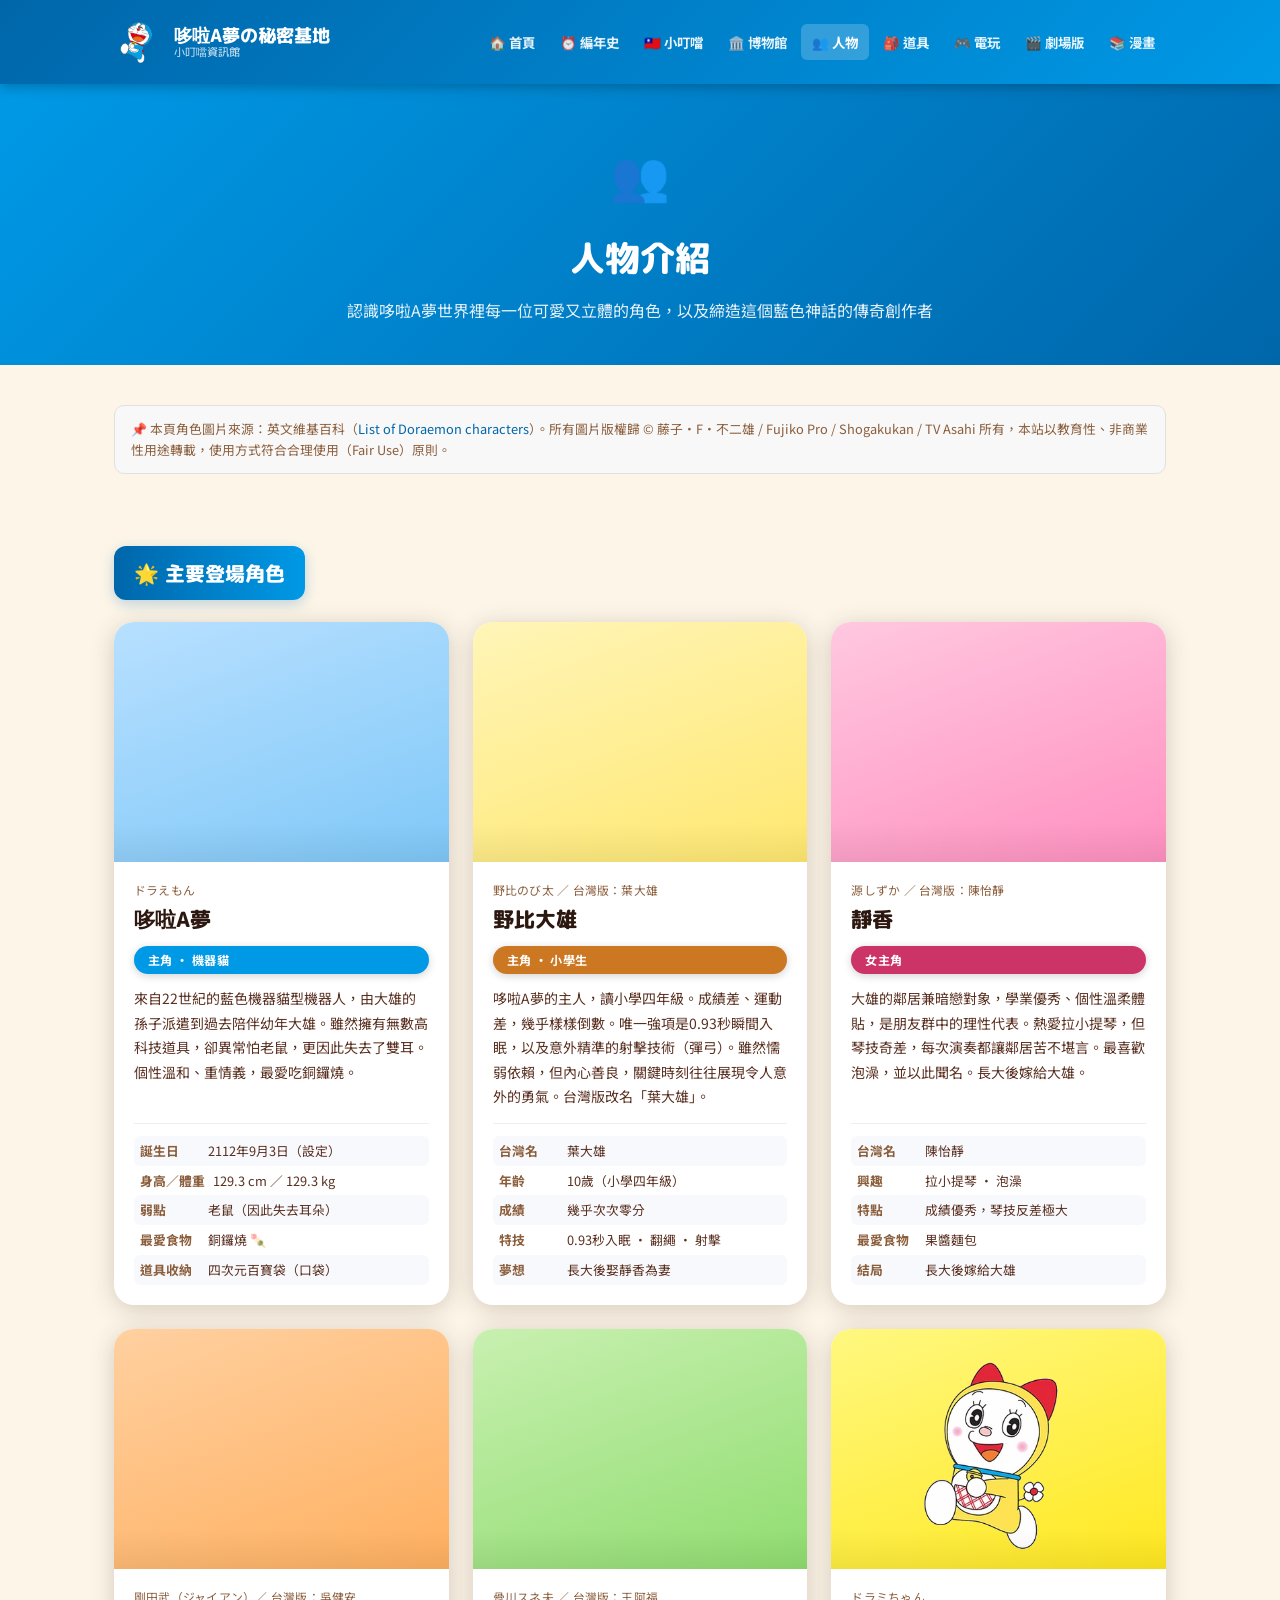
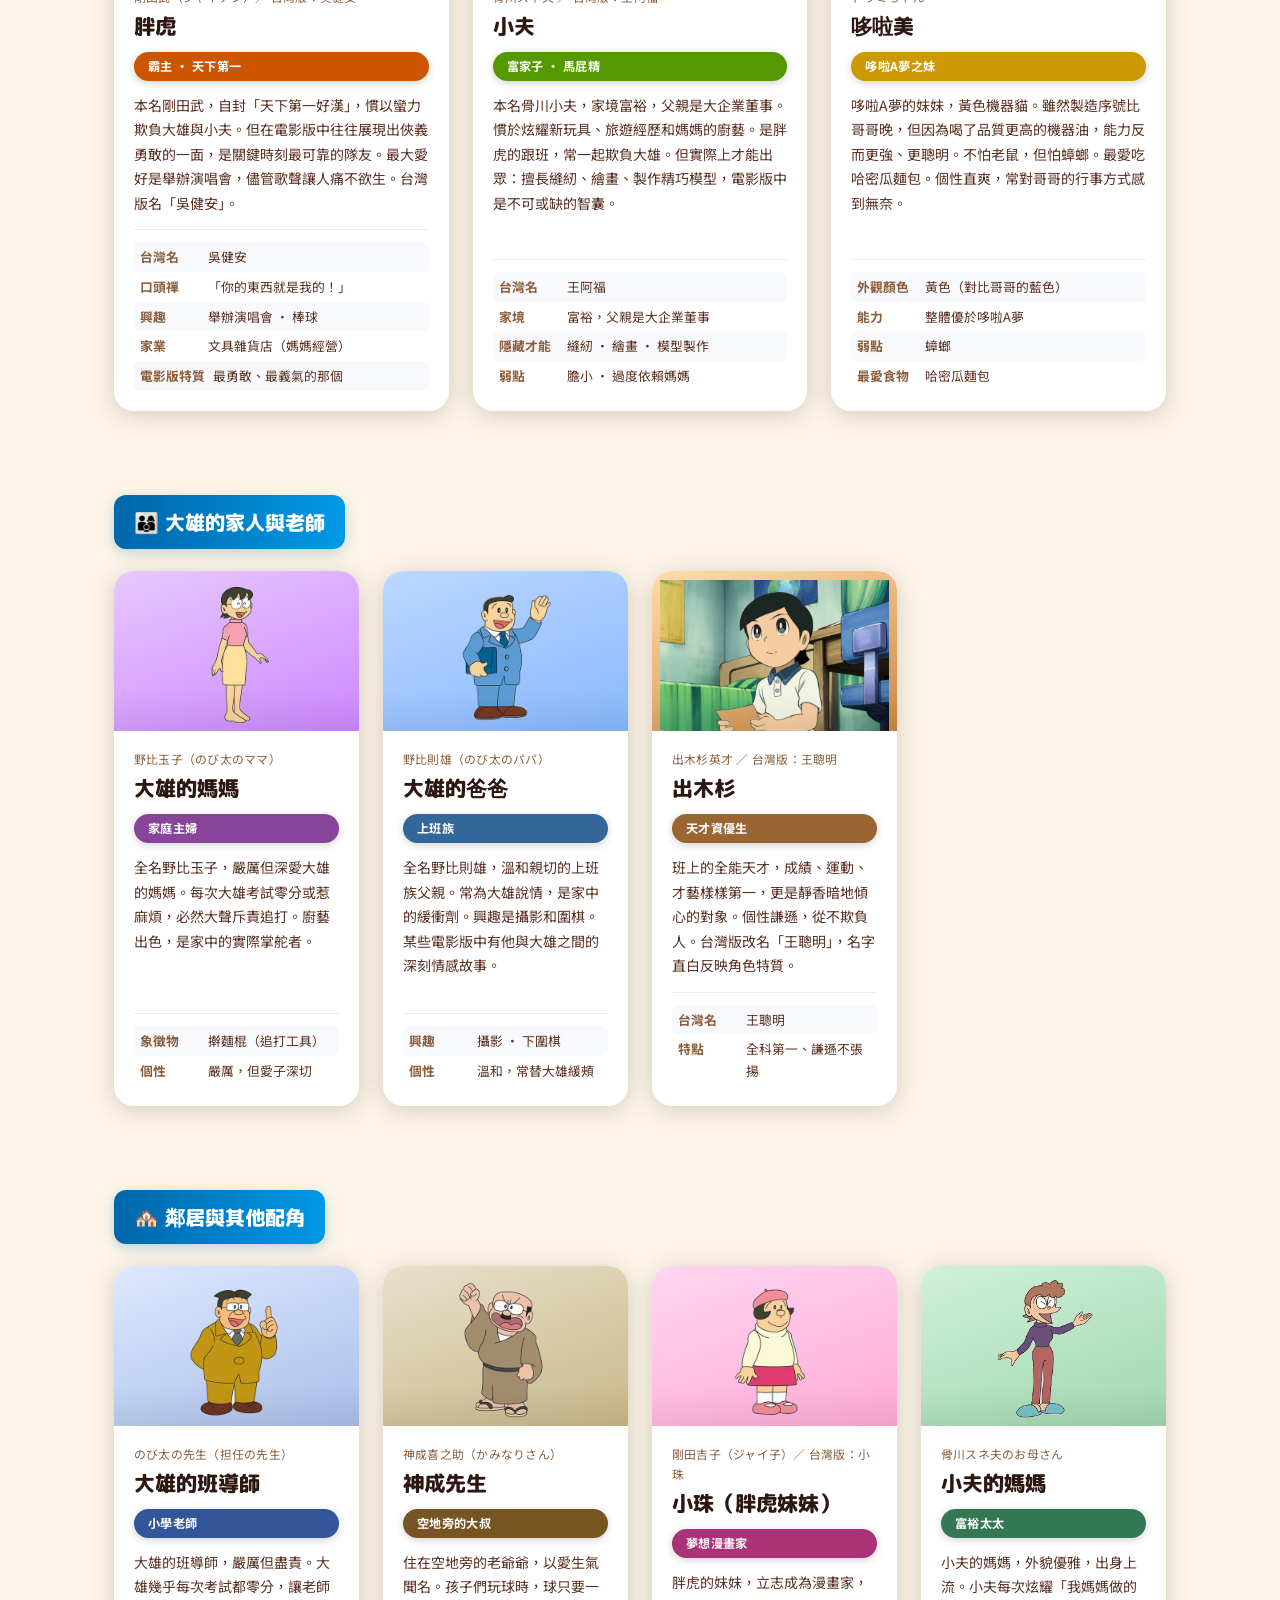
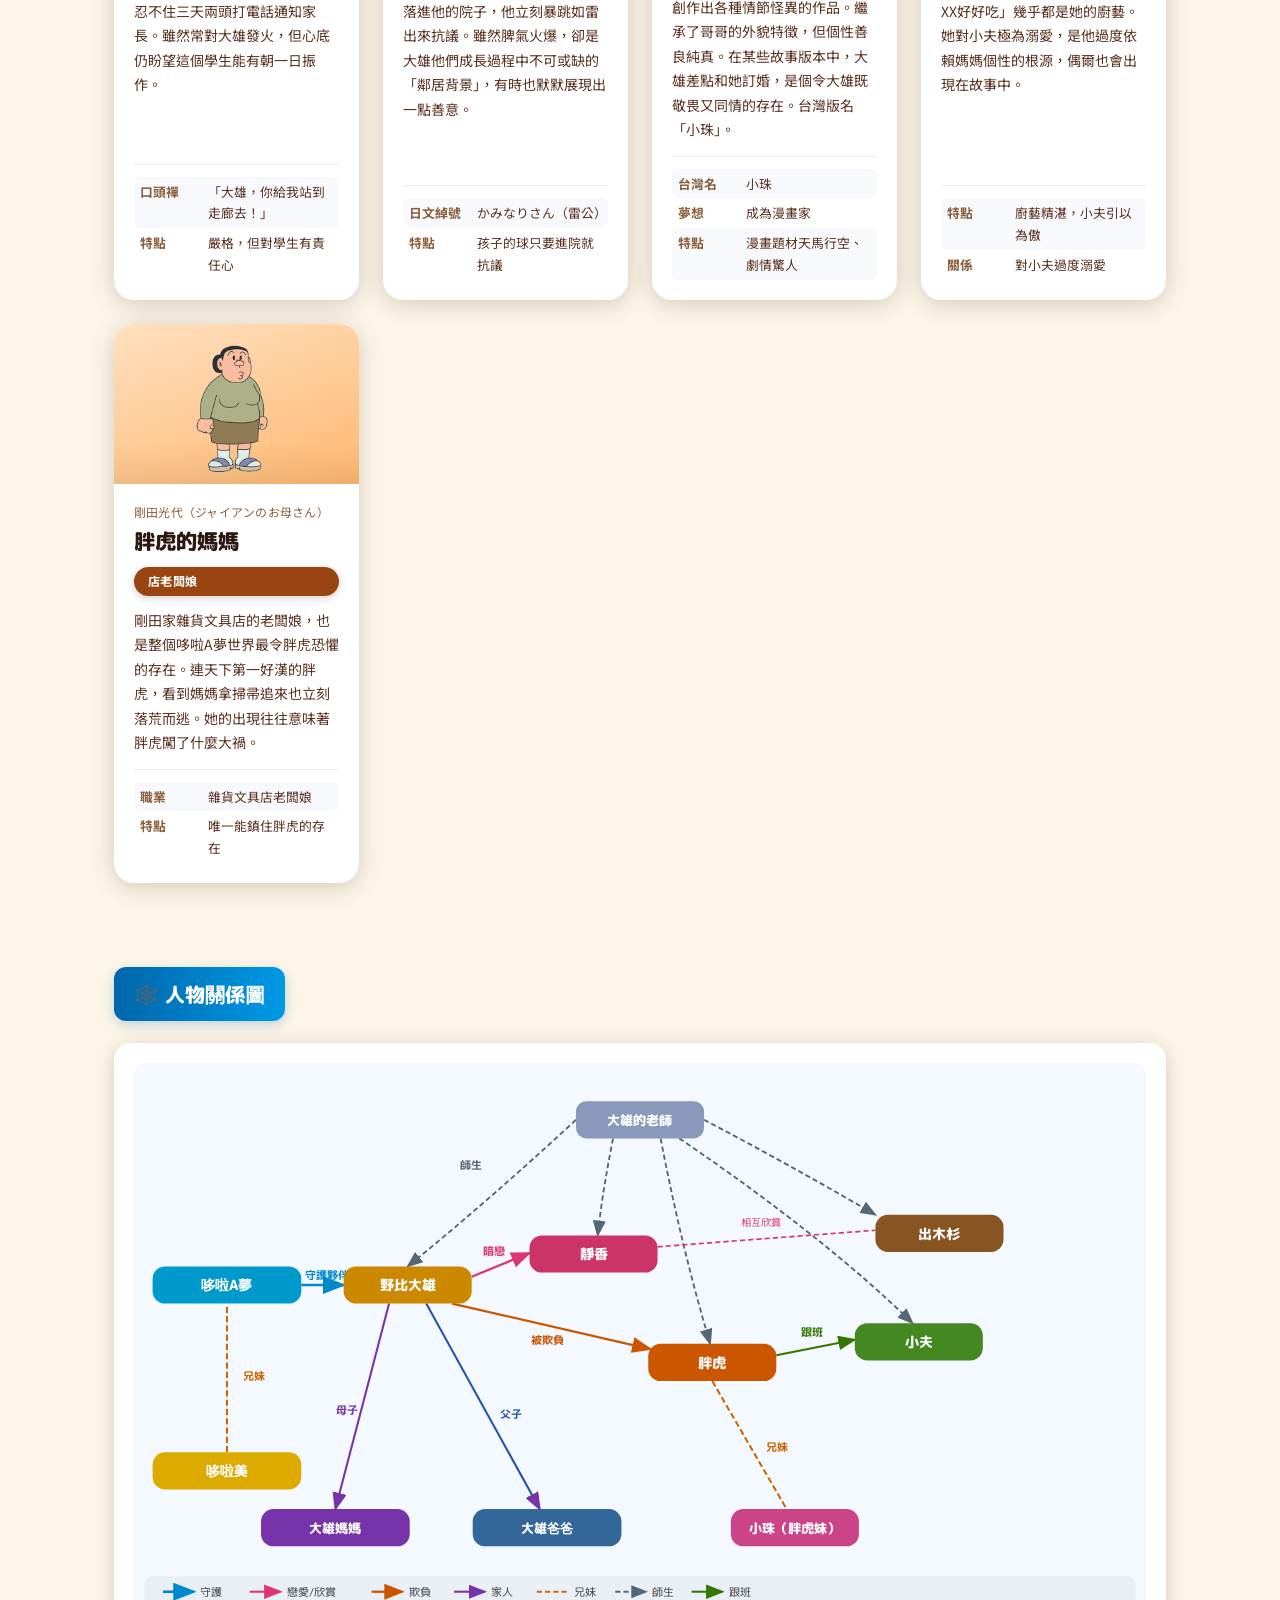
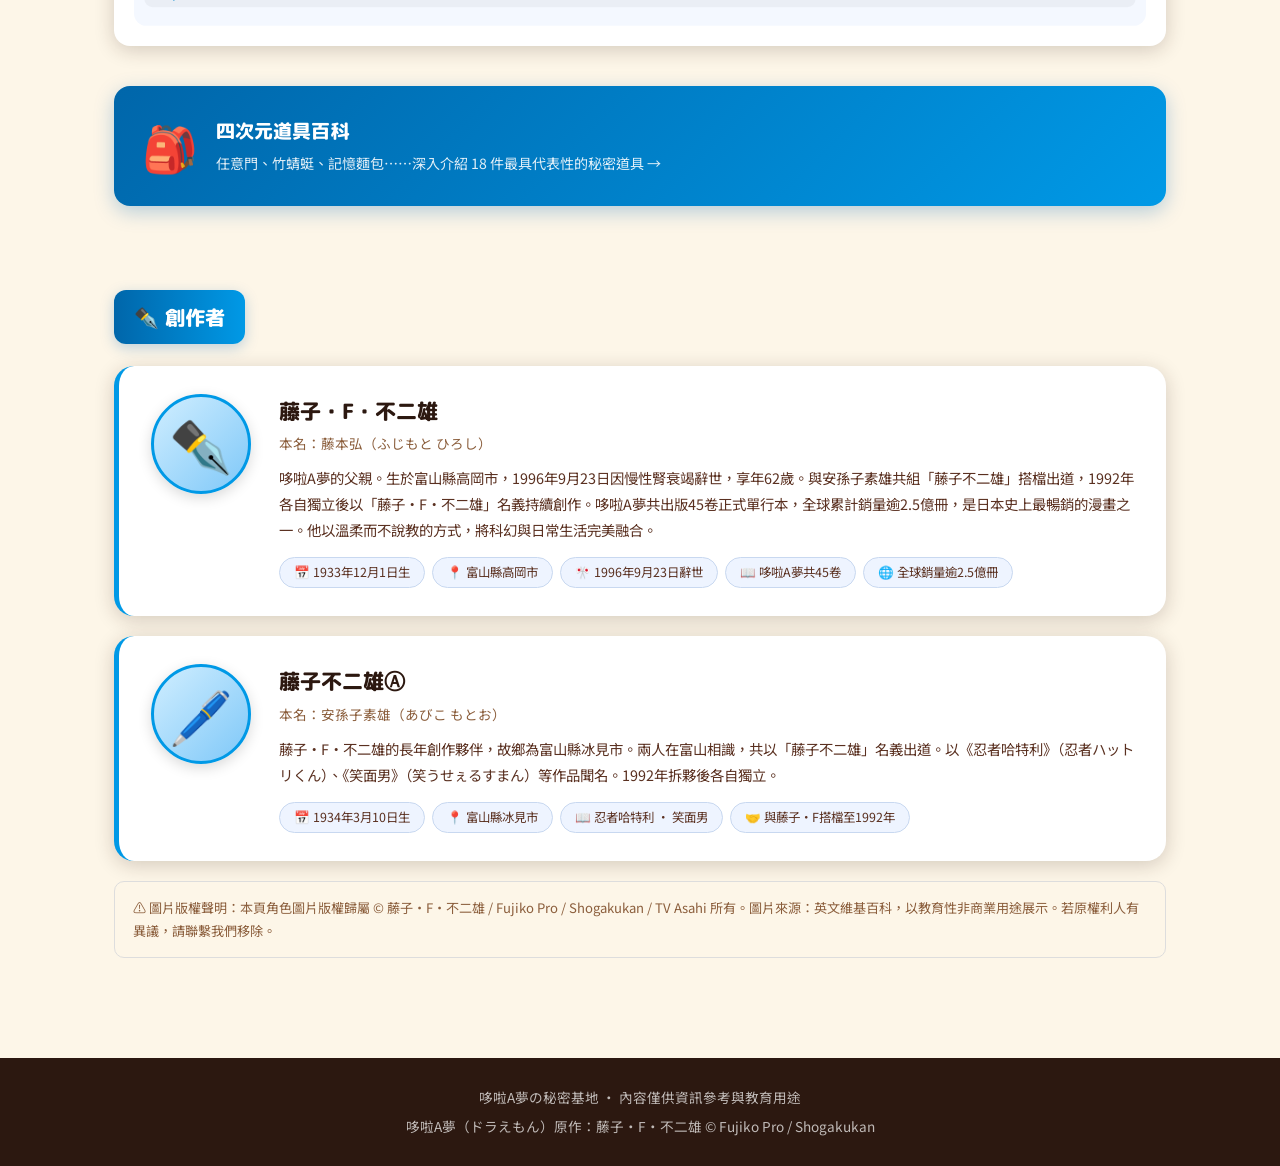
==== commit 5b593ffb: "feat: add movies.html (劇場版) and spinoff-manga.html (相關漫畫) movies.html: - 43 theatrical films from 19" ====
--- a/characters.html
+++ b/characters.html
@@ -1,788 +1,790 @@
-﻿<!DOCTYPE html>
-<html lang="zh-TW">
-<head>
-<meta charset="UTF-8">
-<link rel="icon" type="image/svg+xml" href="favicon.svg">
-<meta name="viewport" content="width=device-width, initial-scale=1.0">
-<title>人物介紹 · 哆啦A夢の秘密基地</title>
-<link rel="stylesheet" href="css/style.css">
-<style>
-  /* ── Card entrance animation ─────────────── */
-  @keyframes card-in {
-    from { opacity: 0; transform: translateY(20px); }
-    to   { opacity: 1; transform: translateY(0); }
-  }
-
-  /* ── Grid ─────────────────────────────────── */
-  .char-grid {
-    display: grid;
-    grid-template-columns: repeat(auto-fill, minmax(260px, 1fr));
-    gap: 24px;
-    margin-bottom: 40px;
-  }
-
-  /* ── Card ─────────────────────────────────── */
-  .char-card {
-    background: white;
-    border-radius: 20px;
-    overflow: hidden;
-    box-shadow: 0 4px 24px var(--shadow);
-    transition: transform 0.28s cubic-bezier(.34,1.4,.64,1), box-shadow 0.28s;
-    display: flex;
-    flex-direction: column;
-    animation: card-in 0.5s ease both;
-  }
-  .char-card:nth-child(2) { animation-delay: 0.05s; }
-  .char-card:nth-child(3) { animation-delay: 0.10s; }
-  .char-card:nth-child(4) { animation-delay: 0.15s; }
-  .char-card:nth-child(5) { animation-delay: 0.20s; }
-  .char-card:nth-child(6) { animation-delay: 0.25s; }
-  .char-card:hover {
-    transform: translateY(-8px) scale(1.015);
-    box-shadow: 0 18px 40px var(--shadow-deep);
-  }
-
-  /* ── Image area ───────────────────────────── */
-  .char-img-wrap {
-    height: 240px;
-    display: flex;
-    align-items: flex-end;
-    justify-content: center;
-    position: relative;
-    overflow: hidden;
-  }
-  /* gradient fade at bottom edge of image area */
-  .char-img-wrap::after {
-    content: '';
-    position: absolute;
-    bottom: 0; left: 0; right: 0;
-    height: 40px;
-    background: linear-gradient(to bottom, transparent, rgba(0,0,0,0.06));
-    pointer-events: none;
-  }
-  .char-img-wrap img {
-    height: 100%;
-    width: 100%;
-    object-fit: contain;
-    object-position: center bottom;
-    padding: 8px 8px 0;
-    display: block;
-    transition: transform 0.35s cubic-bezier(.34,1.3,.64,1);
-  }
-  .char-card:hover .char-img-wrap img { transform: scale(1.06); }
-
-  /* fallback bg gradients */
-  .bg-doraemon { background: linear-gradient(160deg, #b8e0ff 0%, #7fc8f8 100%); }
-  .bg-nobita   { background: linear-gradient(160deg, #fff5b8 0%, #ffe870 100%); }
-  .bg-shizuka  { background: linear-gradient(160deg, #ffc8e0 0%, #ff90c0 100%); }
-  .bg-gian     { background: linear-gradient(160deg, #ffd0a0 0%, #ffb060 100%); }
-  .bg-suneo    { background: linear-gradient(160deg, #c8f0b0 0%, #90dd70 100%); }
-  .bg-dorami   { background: linear-gradient(160deg, #fff880 0%, #ffe820 100%); }
-  .bg-mom      { background: linear-gradient(160deg, #e8c8ff 0%, #cc88ff 100%); }
-  .bg-dad      { background: linear-gradient(160deg, #bcd8ff 0%, #88b8ff 100%); }
-  .bg-creator  { background: linear-gradient(160deg, #e0e0e0 0%, #c0c0c0 100%); }
-
-  /* ── Card body ────────────────────────────── */
-  .char-body { padding: 18px 20px 20px; flex: 1; display: flex; flex-direction: column; }
-
-  .char-name-jp {
-    font-size: 0.74rem;
-    color: var(--text-light);
-    margin-bottom: 2px;
-    letter-spacing: 0.02em;
-  }
-  .char-card h3 {
-    font-family: 'M PLUS Rounded 1c', sans-serif;
-    font-size: 1.3rem;
-    font-weight: 800;
-    color: var(--text);
-    margin-bottom: 8px;
-  }
-  .char-role {
-    display: inline-flex;
-    align-items: center;
-    font-size: 0.76rem;
-    font-weight: 700;
-    color: white;
-    padding: 4px 14px;
-    border-radius: 20px;
-    margin-bottom: 12px;
-    box-shadow: 0 2px 8px rgba(0,0,0,0.18);
-    letter-spacing: 0.03em;
-  }
-  .char-desc {
-    font-size: 0.875rem;
-    color: var(--text-mid);
-    line-height: 1.75;
-    flex: 1;
-  }
-
-  /* ── Facts table ──────────────────────────── */
-  .char-facts {
-    margin-top: 14px;
-    padding-top: 12px;
-    border-top: 1px solid #eee;
-  }
-  .char-fact {
-    display: flex;
-    font-size: 0.8rem;
-    padding: 4px 6px;
-    gap: 8px;
-    border-radius: 6px;
-  }
-  .char-fact:nth-child(odd) { background: #f8f9fc; }
-  .char-fact-label {
-    color: var(--text-light);
-    min-width: 60px;
-    font-weight: 700;
-    flex-shrink: 0;
-  }
-  .char-fact-val { color: var(--text-mid); }
-
-  /* ── Section title ────────────────────────── */
-  .char-section-title {
-    font-family: 'M PLUS Rounded 1c', sans-serif;
-    font-size: 1.25rem;
-    font-weight: 800;
-    color: white;
-    margin: 44px 0 22px;
-    padding: 10px 20px;
-    background: linear-gradient(90deg, var(--blue-dark), var(--blue));
-    border-radius: 12px;
-    box-shadow: 0 4px 14px rgba(0,100,180,0.25);
-    display: inline-block;
-  }
-
-  /* ── Gadgets ──────────────────────────────── */
-  .gadget-grid {
-    display: grid;
-    grid-template-columns: repeat(auto-fill, minmax(190px, 1fr));
-    gap: 10px;
-    margin: 16px 0;
-  }
-  .gadget-item {
-    background: white;
-    border-radius: 12px;
-    padding: 12px 14px;
-    display: flex;
-    align-items: center;
-    gap: 12px;
-    box-shadow: 0 2px 8px var(--shadow);
-    transition: transform 0.2s, box-shadow 0.2s;
-  }
-  .gadget-item:hover {
-    transform: translateY(-3px);
-    box-shadow: 0 6px 16px var(--shadow);
-  }
-  .gadget-icon { font-size: 1.7rem; flex-shrink: 0; }
-  .gadget-name { font-weight: 700; font-size: 0.88rem; color: var(--text); display: block; }
-  .gadget-desc { font-size: 0.75rem; color: var(--text-light); }
-
-  /* ── Creator card ─────────────────────────── */
-  .creator-card {
-    background: white;
-    border-radius: 20px;
-    padding: 28px 32px;
-    display: flex;
-    gap: 28px;
-    align-items: flex-start;
-    box-shadow: 0 4px 20px var(--shadow);
-    margin-bottom: 20px;
-    border-left: 5px solid var(--blue);
-    transition: box-shadow 0.2s;
-  }
-  .creator-card:hover { box-shadow: 0 8px 32px var(--shadow-deep); }
-  .creator-img-wrap {
-    width: 100px;
-    height: 100px;
-    border-radius: 50%;
-    overflow: hidden;
-    flex-shrink: 0;
-    background: linear-gradient(135deg, #d0eeff, #7fc8f8);
-    display: flex;
-    align-items: center;
-    justify-content: center;
-    font-size: 3.2rem;
-    box-shadow: 0 4px 14px rgba(0,0,0,0.15);
-    border: 3px solid var(--blue);
-  }
-  .creator-img-wrap img { width: 100%; height: 100%; object-fit: cover; }
-  .creator-info h3 {
-    font-family: 'M PLUS Rounded 1c', sans-serif;
-    font-size: 1.3rem;
-    font-weight: 800;
-    color: var(--text);
-    margin-bottom: 3px;
-  }
-  .creator-info .sub-name { font-size: 0.85rem; color: var(--text-light); margin-bottom: 10px; }
-  .creator-info p { font-size: 0.9rem; color: var(--text-mid); line-height: 1.8; }
-  .fact-chips { display: flex; flex-wrap: wrap; gap: 7px; margin-top: 14px; }
-  .fact-chip {
-    background: #eef4ff;
-    border: 1px solid #c8d8f0;
-    border-radius: 20px;
-    padding: 4px 14px;
-    font-size: 0.78rem;
-    color: var(--text-mid);
-  }
-
-  /* ── Credit bar ───────────────────────────── */
-  .img-credit-bar {
-    background: #f8f8f8;
-    border: 1px solid #e0e0e0;
-    border-radius: 10px;
-    padding: 12px 16px;
-    font-size: 0.8rem;
-    color: var(--text-light);
-    line-height: 1.7;
-    margin-bottom: 28px;
-  }
-  .img-credit-bar a { color: var(--blue-dark); }
-
-  /* ── Responsive ───────────────────────────── */
-  @media (max-width: 560px) {
-    .char-grid { grid-template-columns: repeat(2, 1fr); gap: 14px; }
-    .char-img-wrap { height: 170px; }
-    .char-section-title { font-size: 1rem; padding: 8px 14px; }
-    .creator-card { flex-direction: column; align-items: center; text-align: center; padding: 20px; }
-    .fact-chips { justify-content: center; }
-  }
-  @media (max-width: 380px) {
-    .char-grid { grid-template-columns: 1fr; }
-  }
-</style>
-</head>
-<body>
-
-<header class="site-header">
-  <div class="header-inner">
-    <a href="index.html" class="site-logo">
-      <div class="logo-icon">🔵</div>
-      <div class="logo-text">哆啦A夢の秘密基地<div class="logo-sub">小叮噹資訊館</div></div>
-    </a>
-    <nav class="site-nav">
-      <a href="index.html">🏠 首頁</a>
-      <a href="chronicle.html">⏰ 編年史</a>
-      <a href="taiwan.html">🇹🇼 小叮噹</a>
-      <a href="museums.html">🏛️ 博物館</a>
-      <a href="characters.html" class="active">👥 人物</a>
-      <a href="gadgets.html">🎒 道具</a>
-      <a href="games.html">🎮 電玩</a>
-    </nav>
-  </div>
-</header>
-
-<div class="page-hero">
-  <div style="font-size:3rem; margin-bottom:14px">👥</div>
-  <h1>人物介紹</h1>
-  <p>認識哆啦A夢世界裡每一位可愛又立體的角色，以及締造這個藍色神話的傳奇創作者</p>
-</div>
-
-<div class="content-wrap">
-
-  <div class="img-credit-bar">
-    📌 本頁角色圖片來源：英文維基百科（<a href="https://en.wikipedia.org/wiki/List_of_Doraemon_characters" target="_blank" rel="noopener">List of Doraemon characters</a>）。所有圖片版權歸 © 藤子・F・不二雄 / Fujiko Pro / Shogakukan / TV Asahi 所有，本站以教育性、非商業性用途轉載，使用方式符合合理使用（Fair Use）原則。
-  </div>
-
-  <!-- ── 主要角色 ── -->
-  <div class="char-section-title">🌟 主要登場角色</div>
-  <div class="char-grid">
-
-    <!-- Doraemon -->
-    <div class="char-card">
-      <div class="char-img-wrap bg-doraemon">
-        <img src="https://upload.wikimedia.org/wikipedia/en/thumb/b/bd/Doraemon_character.png/250px-Doraemon_character.png"
-             alt="哆啦A夢角色圖"
-             onerror="this.style.display='none'">
-      </div>
-      <div class="char-body">
-        <div class="char-name-jp">ドラえもん</div>
-        <h3>哆啦A夢</h3>
-        <span class="char-role" style="background:#0099e6">主角 · 機器貓</span>
-        <p class="char-desc">來自22世紀的藍色機器貓型機器人，由大雄的孫子派遣到過去陪伴幼年大雄。雖然擁有無數高科技道具，卻異常怕老鼠，更因此失去了雙耳。個性溫和、重情義，最愛吃銅鑼燒。</p>
-        <div class="char-facts">
-          <div class="char-fact"><span class="char-fact-label">誕生日</span><span class="char-fact-val">2112年9月3日（設定）</span></div>
-          <div class="char-fact"><span class="char-fact-label">身高／體重</span><span class="char-fact-val">129.3 cm ／ 129.3 kg</span></div>
-          <div class="char-fact"><span class="char-fact-label">弱點</span><span class="char-fact-val">老鼠（因此失去耳朵）</span></div>
-          <div class="char-fact"><span class="char-fact-label">最愛食物</span><span class="char-fact-val">銅鑼燒 🍡</span></div>
-          <div class="char-fact"><span class="char-fact-label">道具收納</span><span class="char-fact-val">四次元百寶袋（口袋）</span></div>
-        </div>
-      </div>
-    </div>
-
-    <!-- Nobita -->
-    <div class="char-card">
-      <div class="char-img-wrap bg-nobita">
-        <img src="https://upload.wikimedia.org/wikipedia/en/3/3f/NobitaNobi.png"
-             alt="野比大雄角色圖"
-             onerror="this.style.display='none'">
-      </div>
-      <div class="char-body">
-        <div class="char-name-jp">野比のび太 ／ 台灣版：葉大雄</div>
-        <h3>野比大雄</h3>
-        <span class="char-role" style="background:#cc7722">主角 · 小學生</span>
-        <p class="char-desc">哆啦A夢的主人，讀小學四年級。成績差、運動差，幾乎樣樣倒數。唯一強項是0.93秒瞬間入眠，以及意外精準的射擊技術（彈弓）。雖然懦弱依賴，但內心善良，關鍵時刻往往展現令人意外的勇氣。台灣版改名「葉大雄」。</p>
-        <div class="char-facts">
-          <div class="char-fact"><span class="char-fact-label">台灣名</span><span class="char-fact-val">葉大雄</span></div>
-          <div class="char-fact"><span class="char-fact-label">年齡</span><span class="char-fact-val">10歲（小學四年級）</span></div>
-          <div class="char-fact"><span class="char-fact-label">成績</span><span class="char-fact-val">幾乎次次零分</span></div>
-          <div class="char-fact"><span class="char-fact-label">特技</span><span class="char-fact-val">0.93秒入眠 · 翻繩 · 射擊</span></div>
-          <div class="char-fact"><span class="char-fact-label">夢想</span><span class="char-fact-val">長大後娶靜香為妻</span></div>
-        </div>
-      </div>
-    </div>
-
-    <!-- Shizuka -->
-    <div class="char-card">
-      <div class="char-img-wrap bg-shizuka">
-        <img src="https://upload.wikimedia.org/wikipedia/en/thumb/7/71/Shizuka_Minamoto.png/250px-Shizuka_Minamoto.png"
-             alt="源靜香角色圖"
-             onerror="this.style.display='none'">
-      </div>
-      <div class="char-body">
-        <div class="char-name-jp">源しずか ／ 台灣版：陳怡靜</div>
-        <h3>靜香</h3>
-        <span class="char-role" style="background:#cc3366">女主角</span>
-        <p class="char-desc">大雄的鄰居兼暗戀對象，學業優秀、個性溫柔體貼，是朋友群中的理性代表。熱愛拉小提琴，但琴技奇差，每次演奏都讓鄰居苦不堪言。最喜歡泡澡，並以此聞名。長大後嫁給大雄。</p>
-        <div class="char-facts">
-          <div class="char-fact"><span class="char-fact-label">台灣名</span><span class="char-fact-val">陳怡靜</span></div>
-          <div class="char-fact"><span class="char-fact-label">興趣</span><span class="char-fact-val">拉小提琴 · 泡澡</span></div>
-          <div class="char-fact"><span class="char-fact-label">特點</span><span class="char-fact-val">成績優秀，琴技反差極大</span></div>
-          <div class="char-fact"><span class="char-fact-label">最愛食物</span><span class="char-fact-val">果醬麵包</span></div>
-          <div class="char-fact"><span class="char-fact-label">結局</span><span class="char-fact-val">長大後嫁給大雄</span></div>
-        </div>
-      </div>
-    </div>
-
-    <!-- Gian -->
-    <div class="char-card">
-      <div class="char-img-wrap bg-gian">
-        <img src="https://upload.wikimedia.org/wikipedia/en/4/41/Gian.png"
-             alt="剛田武（胖虎）角色圖"
-             onerror="this.style.display='none'">
-      </div>
-      <div class="char-body">
-        <div class="char-name-jp">剛田武（ジャイアン）／ 台灣版：吳健安</div>
-        <h3>胖虎</h3>
-        <span class="char-role" style="background:#cc5500">霸主 · 天下第一</span>
-        <p class="char-desc">本名剛田武，自封「天下第一好漢」，慣以蠻力欺負大雄與小夫。但在電影版中往往展現出俠義勇敢的一面，是關鍵時刻最可靠的隊友。最大愛好是舉辦演唱會，儘管歌聲讓人痛不欲生。台灣版名「吳健安」。</p>
-        <div class="char-facts">
-          <div class="char-fact"><span class="char-fact-label">台灣名</span><span class="char-fact-val">吳健安</span></div>
-          <div class="char-fact"><span class="char-fact-label">口頭禪</span><span class="char-fact-val">「你的東西就是我的！」</span></div>
-          <div class="char-fact"><span class="char-fact-label">興趣</span><span class="char-fact-val">舉辦演唱會 · 棒球</span></div>
-          <div class="char-fact"><span class="char-fact-label">家業</span><span class="char-fact-val">文具雜貨店（媽媽經營）</span></div>
-          <div class="char-fact"><span class="char-fact-label">電影版特質</span><span class="char-fact-val">最勇敢、最義氣的那個</span></div>
-        </div>
-      </div>
-    </div>
-
-    <!-- Suneo -->
-    <div class="char-card">
-      <div class="char-img-wrap bg-suneo">
-        <img src="https://upload.wikimedia.org/wikipedia/en/9/95/Suneo_Honekawa.png"
-             alt="骨川小夫角色圖"
-             onerror="this.style.display='none'">
-      </div>
-      <div class="char-body">
-        <div class="char-name-jp">骨川スネ夫 ／ 台灣版：王阿福</div>
-        <h3>小夫</h3>
-        <span class="char-role" style="background:#559900">富家子 · 馬屁精</span>
-        <p class="char-desc">本名骨川小夫，家境富裕，父親是大企業董事。慣於炫耀新玩具、旅遊經歷和媽媽的廚藝。是胖虎的跟班，常一起欺負大雄。但實際上才能出眾：擅長縫紉、繪畫、製作精巧模型，電影版中是不可或缺的智囊。</p>
-        <div class="char-facts">
-          <div class="char-fact"><span class="char-fact-label">台灣名</span><span class="char-fact-val">王阿福</span></div>
-          <div class="char-fact"><span class="char-fact-label">家境</span><span class="char-fact-val">富裕，父親是大企業董事</span></div>
-          <div class="char-fact"><span class="char-fact-label">隱藏才能</span><span class="char-fact-val">縫紉 · 繪畫 · 模型製作</span></div>
-          <div class="char-fact"><span class="char-fact-label">弱點</span><span class="char-fact-val">膽小 · 過度依賴媽媽</span></div>
-        </div>
-      </div>
-    </div>
-
-    <!-- Dorami -->
-    <div class="char-card">
-      <div class="char-img-wrap bg-dorami" style="align-items:center;justify-content:center;">
-        <img src="char-dorami.png"
-             alt="哆啦美角色圖"
-             onerror="this.style.display='none'">
-      </div>
-      <div class="char-body">
-        <div class="char-name-jp">ドラミちゃん</div>
-        <h3>哆啦美</h3>
-        <span class="char-role" style="background:#cc9900">哆啦A夢之妹</span>
-        <p class="char-desc">哆啦A夢的妹妹，黃色機器貓。雖然製造序號比哥哥晚，但因為喝了品質更高的機器油，能力反而更強、更聰明。不怕老鼠，但怕蟑螂。最愛吃哈密瓜麵包。個性直爽，常對哥哥的行事方式感到無奈。</p>
-        <div class="char-facts">
-          <div class="char-fact"><span class="char-fact-label">外觀顏色</span><span class="char-fact-val">黃色（對比哥哥的藍色）</span></div>
-          <div class="char-fact"><span class="char-fact-label">能力</span><span class="char-fact-val">整體優於哆啦A夢</span></div>
-          <div class="char-fact"><span class="char-fact-label">弱點</span><span class="char-fact-val">蟑螂</span></div>
-          <div class="char-fact"><span class="char-fact-label">最愛食物</span><span class="char-fact-val">哈密瓜麵包</span></div>
-        </div>
-      </div>
-    </div>
-
-  </div><!-- /char-grid -->
-
-  <!-- ── 家人 ── -->
-  <div class="char-section-title">👨‍👩‍👦 大雄的家人與老師</div>
-  <div class="char-grid" style="grid-template-columns: repeat(auto-fill, minmax(220px,1fr))">
-
-    <div class="char-card">
-      <div class="char-img-wrap bg-mom" style="height:160px;">
-        <img src="char-nobita-mom.png"
-             alt="野比玉子（大雄的媽媽）"
-             onerror="this.style.display='none'">
-      </div>
-      <div class="char-body">
-        <div class="char-name-jp">野比玉子（のび太のママ）</div>
-        <h3>大雄的媽媽</h3>
-        <span class="char-role" style="background:#884499">家庭主婦</span>
-        <p class="char-desc">全名野比玉子，嚴厲但深愛大雄的媽媽。每次大雄考試零分或惹麻煩，必然大聲斥責追打。廚藝出色，是家中的實際掌舵者。</p>
-        <div class="char-facts">
-          <div class="char-fact"><span class="char-fact-label">象徵物</span><span class="char-fact-val">擀麵棍（追打工具）</span></div>
-          <div class="char-fact"><span class="char-fact-label">個性</span><span class="char-fact-val">嚴厲，但愛子深切</span></div>
-        </div>
-      </div>
-    </div>
-
-    <div class="char-card">
-      <div class="char-img-wrap bg-dad" style="height:160px;">
-        <img src="char-nobita-dad.png"
-             alt="野比則雄（大雄的爸爸）"
-             onerror="this.style.display='none'">
-      </div>
-      <div class="char-body">
-        <div class="char-name-jp">野比則雄（のび太のパパ）</div>
-        <h3>大雄的爸爸</h3>
-        <span class="char-role" style="background:#336699">上班族</span>
-        <p class="char-desc">全名野比則雄，溫和親切的上班族父親。常為大雄說情，是家中的緩衝劑。興趣是攝影和圍棋。某些電影版中有他與大雄之間的深刻情感故事。</p>
-        <div class="char-facts">
-          <div class="char-fact"><span class="char-fact-label">興趣</span><span class="char-fact-val">攝影 · 下圍棋</span></div>
-          <div class="char-fact"><span class="char-fact-label">個性</span><span class="char-fact-val">溫和，常替大雄緩頰</span></div>
-        </div>
-      </div>
-    </div>
-
-    <div class="char-card">
-      <div class="char-img-wrap" style="height:160px; background:linear-gradient(160deg,#ffddaa 0%,#cc8844 100%); align-items:center; justify-content:center;">
-        <img src="char-dekisugi.png"
-             alt="出木杉英才（王聰明）"
-             onerror="this.style.display='none'">
-      </div>
-      <div class="char-body">
-        <div class="char-name-jp">出木杉英才 ／ 台灣版：王聰明</div>
-        <h3>出木杉</h3>
-        <span class="char-role" style="background:#996633">天才資優生</span>
-        <p class="char-desc">班上的全能天才，成績、運動、才藝樣樣第一，更是靜香暗地傾心的對象。個性謙遜，從不欺負人。台灣版改名「王聰明」，名字直白反映角色特質。</p>
-        <div class="char-facts">
-          <div class="char-fact"><span class="char-fact-label">台灣名</span><span class="char-fact-val">王聰明</span></div>
-          <div class="char-fact"><span class="char-fact-label">特點</span><span class="char-fact-val">全科第一、謙遜不張揚</span></div>
-        </div>
-      </div>
-    </div>
-
-  </div>
-
-  <!-- ── 鄰居與其他配角 ── -->
-  <div class="char-section-title">🏘️ 鄰居與其他配角</div>
-  <div class="char-grid" style="grid-template-columns: repeat(auto-fill, minmax(220px,1fr))">
-
-    <!-- Teacher -->
-    <div class="char-card">
-      <div class="char-img-wrap" style="height:160px; background:linear-gradient(160deg,#dde8ff 0%,#aabfe8 100%);">
-        <img src="char-teacher.png"
-             alt="大雄的班導師"
-             onerror="this.style.display='none'">
-      </div>
-      <div class="char-body">
-        <div class="char-name-jp">のび太の先生（担任の先生）</div>
-        <h3>大雄的班導師</h3>
-        <span class="char-role" style="background:#335599">小學老師</span>
-        <p class="char-desc">大雄的班導師，嚴厲但盡責。大雄幾乎每次考試都零分，讓老師忍不住三天兩頭打電話通知家長。雖然常對大雄發火，但心底仍盼望這個學生能有朝一日振作。</p>
-        <div class="char-facts">
-          <div class="char-fact"><span class="char-fact-label">口頭禪</span><span class="char-fact-val">「大雄，你給我站到走廊去！」</span></div>
-          <div class="char-fact"><span class="char-fact-label">特點</span><span class="char-fact-val">嚴格，但對學生有責任心</span></div>
-        </div>
-      </div>
-    </div>
-
-    <!-- Kaminari-san -->
-    <div class="char-card">
-      <div class="char-img-wrap" style="height:160px; background:linear-gradient(160deg,#e8e0cc 0%,#c8b888 100%);">
-        <img src="char-kaminari.png"
-             alt="神成先生"
-             onerror="this.style.display='none'">
-      </div>
-      <div class="char-body">
-        <div class="char-name-jp">神成喜之助（かみなりさん）</div>
-        <h3>神成先生</h3>
-        <span class="char-role" style="background:#775522">空地旁的大叔</span>
-        <p class="char-desc">住在空地旁的老爺爺，以愛生氣聞名。孩子們玩球時，球只要一落進他的院子，他立刻暴跳如雷出來抗議。雖然脾氣火爆，卻是大雄他們成長過程中不可或缺的「鄰居背景」，有時也默默展現出一點善意。</p>
-        <div class="char-facts">
-          <div class="char-fact"><span class="char-fact-label">日文綽號</span><span class="char-fact-val">かみなりさん（雷公）</span></div>
-          <div class="char-fact"><span class="char-fact-label">特點</span><span class="char-fact-val">孩子的球只要進院就抗議</span></div>
-        </div>
-      </div>
-    </div>
-
-    <!-- Jaiko -->
-    <div class="char-card">
-      <div class="char-img-wrap" style="height:160px; background:linear-gradient(160deg,#ffd6f0 0%,#ffaad8 100%);">
-        <img src="char-jaiko.png"
-             alt="剛田小珠（胖虎的妹妹）"
-             onerror="this.style.display='none'">
-      </div>
-      <div class="char-body">
-        <div class="char-name-jp">剛田吉子（ジャイ子）／ 台灣版：小珠</div>
-        <h3>小珠（胖虎妹妹）</h3>
-        <span class="char-role" style="background:#aa3377">夢想漫畫家</span>
-        <p class="char-desc">胖虎的妹妹，立志成為漫畫家，創作出各種情節怪異的作品。繼承了哥哥的外貌特徵，但個性善良純真。在某些故事版本中，大雄差點和她訂婚，是個令大雄既敬畏又同情的存在。台灣版名「小珠」。</p>
-        <div class="char-facts">
-          <div class="char-fact"><span class="char-fact-label">台灣名</span><span class="char-fact-val">小珠</span></div>
-          <div class="char-fact"><span class="char-fact-label">夢想</span><span class="char-fact-val">成為漫畫家</span></div>
-          <div class="char-fact"><span class="char-fact-label">特點</span><span class="char-fact-val">漫畫題材天馬行空、劇情驚人</span></div>
-        </div>
-      </div>
-    </div>
-
-    <!-- Suneo's Mom -->
-    <div class="char-card">
-      <div class="char-img-wrap" style="height:160px; background:linear-gradient(160deg,#d0f0d8 0%,#a0d8b0 100%);">
-        <img src="char-suneo-mom.png"
-             alt="小夫的媽媽"
-             onerror="this.style.display='none'">
-      </div>
-      <div class="char-body">
-        <div class="char-name-jp">骨川スネ夫のお母さん</div>
-        <h3>小夫的媽媽</h3>
-        <span class="char-role" style="background:#337755">富裕太太</span>
-        <p class="char-desc">小夫的媽媽，外貌優雅，出身上流。小夫每次炫耀「我媽媽做的XX好好吃」幾乎都是她的廚藝。她對小夫極為溺愛，是他過度依賴媽媽個性的根源，偶爾也會出現在故事中。</p>
-        <div class="char-facts">
-          <div class="char-fact"><span class="char-fact-label">特點</span><span class="char-fact-val">廚藝精湛，小夫引以為傲</span></div>
-          <div class="char-fact"><span class="char-fact-label">關係</span><span class="char-fact-val">對小夫過度溺愛</span></div>
-        </div>
-      </div>
-    </div>
-
-    <!-- Gian's Mom -->
-    <div class="char-card">
-      <div class="char-img-wrap" style="height:160px; background:linear-gradient(160deg,#ffe0c0 0%,#ffb870 100%);">
-        <img src="char-gian-mom.png"
-             alt="胖虎的媽媽"
-             onerror="this.style.display='none'">
-      </div>
-      <div class="char-body">
-        <div class="char-name-jp">剛田光代（ジャイアンのお母さん）</div>
-        <h3>胖虎的媽媽</h3>
-        <span class="char-role" style="background:#994411">店老闆娘</span>
-        <p class="char-desc">剛田家雜貨文具店的老闆娘，也是整個哆啦A夢世界最令胖虎恐懼的存在。連天下第一好漢的胖虎，看到媽媽拿掃帚追來也立刻落荒而逃。她的出現往往意味著胖虎闖了什麼大禍。</p>
-        <div class="char-facts">
-          <div class="char-fact"><span class="char-fact-label">職業</span><span class="char-fact-val">雜貨文具店老闆娘</span></div>
-          <div class="char-fact"><span class="char-fact-label">特點</span><span class="char-fact-val">唯一能鎮住胖虎的存在</span></div>
-        </div>
-      </div>
-    </div>
-
-  </div><!-- /鄰居與其他配角 grid -->
-
-  <!-- ── 人物關係圖 ── -->
-  <div class="char-section-title">🕸️ 人物關係圖</div>
-  <div style="background:white;border-radius:16px;padding:20px;box-shadow:0 4px 20px var(--shadow);margin-bottom:40px;overflow-x:auto;">
-  <svg viewBox="0 0 980 545" xmlns="http://www.w3.org/2000/svg" style="width:100%;min-width:620px;display:block;font-family:'M PLUS Rounded 1c',sans-serif;">
-    <defs>
-      <marker id="arr-blue"   markerWidth="9" markerHeight="7" refX="8" refY="3.5" orient="auto"><polygon points="0 0,9 3.5,0 7" fill="#0088cc"/></marker>
-      <marker id="arr-pink"   markerWidth="9" markerHeight="7" refX="8" refY="3.5" orient="auto"><polygon points="0 0,9 3.5,0 7" fill="#dd3377"/></marker>
-      <marker id="arr-orange" markerWidth="9" markerHeight="7" refX="8" refY="3.5" orient="auto"><polygon points="0 0,9 3.5,0 7" fill="#cc5500"/></marker>
-      <marker id="arr-green"  markerWidth="9" markerHeight="7" refX="8" refY="3.5" orient="auto"><polygon points="0 0,9 3.5,0 7" fill="#337700"/></marker>
-      <marker id="arr-purple" markerWidth="9" markerHeight="7" refX="8" refY="3.5" orient="auto"><polygon points="0 0,9 3.5,0 7" fill="#7733aa"/></marker>
-      <marker id="arr-gray"   markerWidth="9" markerHeight="7" refX="8" refY="3.5" orient="auto"><polygon points="0 0,9 3.5,0 7" fill="#556677"/></marker>
-    </defs>
-
-    <!-- bg -->
-    <rect width="980" height="545" rx="12" fill="#f4f8ff"/>
-
-    <!-- ══ 節點座標（中心點）══
-         老師:    (490, 55)  rect(428,37,124,36)
-         哆啦A夢: ( 90,215)  rect( 18,197,144,36)
-         哆啦美:  ( 90,395)  rect( 18,377,144,36)
-         大雄:    (265,215)  rect(203,197,124,36)
-         靜香:    (445,185)  rect(383,167,124,36)
-         出木杉:  (780,165)  rect(718,147,124,36)
-         胖虎:    (560,290)  rect(498,272,124,36)
-         小夫:    (760,270)  rect(698,252,124,36)
-         大雄媽媽:(195,450)  rect(123,432,144,36)
-         大雄爸爸:(400,450)  rect(328,432,144,36)
-         小珠:    (640,450)  rect(578,432,124,36)
-    -->
-
-    <!-- ══ EDGES（先畫邊，再疊節點） ══ -->
-
-    <!-- 哆啦美 ↔ 哆啦A夢 兄妹（垂直虛線） -->
-    <line x1="90" y1="377" x2="90" y2="233" stroke="#cc6600" stroke-width="2" stroke-dasharray="6,3"/>
-    <text x="106" y="307" font-size="11" fill="#cc6600" font-weight="700">兄妹</text>
-
-    <!-- 哆啦A夢 → 大雄 守護夥伴 -->
-    <line x1="162" y1="215" x2="203" y2="215" stroke="#0088cc" stroke-width="2.5" marker-end="url(#arr-blue)"/>
-    <text x="166" y="209" font-size="11" fill="#0088cc" font-weight="700">守護夥伴</text>
-
-    <!-- 師生：老師(頂部正中) → 大雄（左下，唯一標示） -->
-    <path d="M428,55 Q345,132 265,197" fill="none" stroke="#556677" stroke-width="1.8" stroke-dasharray="5,3" marker-end="url(#arr-gray)"/>
-    <text x="316" y="103" font-size="11" fill="#556677" font-weight="700">師生</text>
-
-    <!-- 師生：老師 → 靜香（微偏左，近直線） -->
-    <path d="M464,73 Q454,122 449,167" fill="none" stroke="#556677" stroke-width="1.8" stroke-dasharray="5,3" marker-end="url(#arr-gray)"/>
-
-    <!-- 師生：老師 → 出木杉（右側扇出） -->
-    <path d="M552,55 Q634,98 718,147" fill="none" stroke="#556677" stroke-width="1.8" stroke-dasharray="5,3" marker-end="url(#arr-gray)"/>
-
-    <!-- 師生：老師 → 胖虎（偏右，穿過中下區） -->
-    <path d="M510,73 Q530,178 558,272" fill="none" stroke="#556677" stroke-width="1.8" stroke-dasharray="5,3" marker-end="url(#arr-gray)"/>
-
-    <!-- 師生：老師 → 小夫（右側大弧） -->
-    <path d="M528,73 Q668,168 754,252" fill="none" stroke="#556677" stroke-width="1.8" stroke-dasharray="5,3" marker-end="url(#arr-gray)"/>
-
-    <!-- 大雄 → 靜香 暗戀 -->
-    <line x1="327" y1="207" x2="383" y2="184" stroke="#dd3377" stroke-width="2.2" marker-end="url(#arr-pink)"/>
-    <text x="338" y="186" font-size="11" fill="#dd3377" font-weight="700">暗戀</text>
-
-    <!-- 靜香 ↔ 出木杉 相互欣賞 -->
-    <line x1="507" y1="178" x2="718" y2="162" stroke="#dd3377" stroke-width="1.6" stroke-dasharray="5,3"/>
-    <text x="588" y="158" font-size="10" fill="#dd3377">相互欣賞</text>
-
-    <!-- 大雄 → 胖虎 被欺負 -->
-    <line x1="308" y1="233" x2="500" y2="277" stroke="#cc5500" stroke-width="2.2" marker-end="url(#arr-orange)"/>
-    <text x="384" y="272" font-size="11" fill="#cc5500" font-weight="700">被欺負</text>
-
-    <!-- 胖虎 → 小夫 跟班 -->
-    <line x1="622" y1="283" x2="698" y2="268" stroke="#337700" stroke-width="2" marker-end="url(#arr-green)"/>
-    <text x="646" y="264" font-size="11" fill="#337700" font-weight="700">跟班</text>
-
-    <!-- 胖虎 ↔ 小珠 兄妹 -->
-    <line x1="560" y1="308" x2="632" y2="432" stroke="#cc6600" stroke-width="2" stroke-dasharray="6,3"/>
-    <text x="612" y="376" font-size="11" fill="#cc6600" font-weight="700">兄妹</text>
-
-    <!-- 大雄 → 大雄媽媽 母子 -->
-    <line x1="247" y1="233" x2="195" y2="432" stroke="#7733aa" stroke-width="2" marker-end="url(#arr-purple)"/>
-    <text x="196" y="340" font-size="11" fill="#7733aa" font-weight="700">母子</text>
-
-    <!-- 大雄 → 大雄爸爸 父子 -->
-    <line x1="283" y1="233" x2="393" y2="432" stroke="#2255aa" stroke-width="2" marker-end="url(#arr-purple)"/>
-    <text x="354" y="344" font-size="11" fill="#2255aa" font-weight="700">父子</text>
-
-    <!-- ══ NODES ══ -->
-
-    <!-- 大雄的老師（頂部正中央） -->
-    <rect x="428" y="37" width="124" height="36" rx="10" fill="#8899bb"/>
-    <text x="490" y="60" text-anchor="middle" font-size="13" font-weight="800" fill="white">大雄的老師</text>
-
-    <!-- 哆啦A夢（左側） -->
-    <rect x="18" y="197" width="144" height="36" rx="12" fill="#0099cc"/>
-    <text x="90" y="220" text-anchor="middle" font-size="14" font-weight="800" fill="white">哆啦A夢</text>
-
-    <!-- 哆啦美（左側下） -->
-    <rect x="18" y="377" width="144" height="36" rx="12" fill="#ddaa00"/>
-    <text x="90" y="400" text-anchor="middle" font-size="14" font-weight="800" fill="white">哆啦美</text>
-
-    <!-- 大雄（中左） -->
-    <rect x="203" y="197" width="124" height="36" rx="12" fill="#cc8800"/>
-    <text x="265" y="220" text-anchor="middle" font-size="14" font-weight="800" fill="white">野比大雄</text>
-
-    <!-- 靜香（中） -->
-    <rect x="383" y="167" width="124" height="36" rx="12" fill="#cc3366"/>
-    <text x="445" y="190" text-anchor="middle" font-size="14" font-weight="800" fill="white">靜香</text>
-
-    <!-- 出木杉（右上） -->
-    <rect x="718" y="147" width="124" height="36" rx="12" fill="#885522"/>
-    <text x="780" y="170" text-anchor="middle" font-size="14" font-weight="800" fill="white">出木杉</text>
-
-    <!-- 胖虎（中右） -->
-    <rect x="498" y="272" width="124" height="36" rx="12" fill="#cc5500"/>
-    <text x="560" y="295" text-anchor="middle" font-size="14" font-weight="800" fill="white">胖虎</text>
-
-    <!-- 小夫（右） -->
-    <rect x="698" y="252" width="124" height="36" rx="12" fill="#448822"/>
-    <text x="760" y="275" text-anchor="middle" font-size="14" font-weight="800" fill="white">小夫</text>
-
-    <!-- 大雄媽媽（左下） -->
-    <rect x="123" y="432" width="144" height="36" rx="12" fill="#7733aa"/>
-    <text x="195" y="455" text-anchor="middle" font-size="13" font-weight="800" fill="white">大雄媽媽</text>
-
-    <!-- 大雄爸爸（中下） -->
-    <rect x="328" y="432" width="144" height="36" rx="12" fill="#336699"/>
-    <text x="400" y="455" text-anchor="middle" font-size="13" font-weight="800" fill="white">大雄爸爸</text>
-
-    <!-- 小珠（右下） -->
-    <rect x="578" y="432" width="124" height="36" rx="12" fill="#cc4488"/>
-    <text x="640" y="455" text-anchor="middle" font-size="13" font-weight="800" fill="white">小珠（胖虎妹）</text>
-
-    <!-- ══ LEGEND ══ -->
-    <rect x="10" y="497" width="960" height="30" rx="8" fill="rgba(0,0,0,0.04)"/>
-    <line x1="28" y1="512" x2="58" y2="512" stroke="#0088cc" stroke-width="2.5" marker-end="url(#arr-blue)"/>
-    <text x="64" y="516" font-size="11" fill="#444">守護</text>
-    <line x1="112" y1="512" x2="142" y2="512" stroke="#dd3377" stroke-width="2" marker-end="url(#arr-pink)"/>
-    <text x="148" y="516" font-size="11" fill="#444">戀愛/欣賞</text>
-    <line x1="230" y1="512" x2="260" y2="512" stroke="#cc5500" stroke-width="2.2" marker-end="url(#arr-orange)"/>
-    <text x="266" y="516" font-size="11" fill="#444">欺負</text>
-    <line x1="310" y1="512" x2="340" y2="512" stroke="#7733aa" stroke-width="2" marker-end="url(#arr-purple)"/>
-    <text x="346" y="516" font-size="11" fill="#444">家人</text>
-    <line x1="390" y1="512" x2="420" y2="512" stroke="#cc6600" stroke-width="2" stroke-dasharray="5,3"/>
-    <text x="426" y="516" font-size="11" fill="#444">兄妹</text>
-    <line x1="466" y1="512" x2="496" y2="512" stroke="#556677" stroke-width="1.8" stroke-dasharray="5,3" marker-end="url(#arr-gray)"/>
-    <text x="502" y="516" font-size="11" fill="#444">師生</text>
-    <line x1="540" y1="512" x2="570" y2="512" stroke="#337700" stroke-width="2" marker-end="url(#arr-green)"/>
-    <text x="576" y="516" font-size="11" fill="#444">跟班</text>
-  </svg>
-  </div>
-
-  <!-- ── 道具連結 ── -->
-  <a href="gadgets.html" style="display:flex;align-items:center;gap:18px;background:linear-gradient(135deg,#0066aa,#0099e6);border-radius:16px;padding:22px 28px;margin:40px 0;text-decoration:none;box-shadow:0 6px 20px rgba(0,100,180,0.28);transition:transform 0.2s,box-shadow 0.2s;" onmouseover="this.style.transform='translateY(-3px)';this.style.boxShadow='0 10px 28px rgba(0,100,180,0.36)'" onmouseout="this.style.transform='';this.style.boxShadow='0 6px 20px rgba(0,100,180,0.28)'">
-    <span style="font-size:2.8rem;flex-shrink:0">🎒</span>
-    <div>
-      <div style="font-family:'M PLUS Rounded 1c',sans-serif;font-size:1.2rem;font-weight:800;color:white;margin-bottom:4px;">四次元道具百科</div>
-      <div style="font-size:0.88rem;color:rgba(255,255,255,0.88);">任意門、竹蜻蜓、記憶麵包⋯⋯深入介紹 18 件最具代表性的秘密道具 →</div>
-    </div>
-  </a>
-
-  <!-- ── 創作者 ── -->
-  <div class="char-section-title">✒️ 創作者</div>
-
-  <div class="creator-card">
-    <div class="creator-img-wrap">✒️</div>
-    <div class="creator-info">
-      <h3>藤子・F・不二雄</h3>
-      <div class="sub-name">本名：藤本弘（ふじもと ひろし）</div>
-      <p>哆啦A夢的父親。生於富山縣高岡市，1996年9月23日因慢性腎衰竭辭世，享年62歲。與安孫子素雄共組「藤子不二雄」搭檔出道，1992年各自獨立後以「藤子・F・不二雄」名義持續創作。哆啦A夢共出版45卷正式單行本，全球累計銷量逾2.5億冊，是日本史上最暢銷的漫畫之一。他以溫柔而不說教的方式，將科幻與日常生活完美融合。</p>
-      <div class="fact-chips">
-        <span class="fact-chip">📅 1933年12月1日生</span>
-        <span class="fact-chip">📍 富山縣高岡市</span>
-        <span class="fact-chip">🎌 1996年9月23日辭世</span>
-        <span class="fact-chip">📖 哆啦A夢共45卷</span>
-        <span class="fact-chip">🌐 全球銷量逾2.5億冊</span>
-      </div>
-    </div>
-  </div>
-
-  <div class="creator-card">
-    <div class="creator-img-wrap">🖊️</div>
-    <div class="creator-info">
-      <h3>藤子不二雄Ⓐ</h3>
-      <div class="sub-name">本名：安孫子素雄（あびこ もとお）</div>
-      <p>藤子・F・不二雄的長年創作夥伴，故鄉為富山縣冰見市。兩人在富山相識，共以「藤子不二雄」名義出道。以《忍者哈特利》（忍者ハットリくん）、《笑面男》（笑うせぇるすまん）等作品聞名。1992年拆夥後各自獨立。</p>
-      <div class="fact-chips">
-        <span class="fact-chip">📅 1934年3月10日生</span>
-        <span class="fact-chip">📍 富山縣冰見市</span>
-        <span class="fact-chip">📖 忍者哈特利 · 笑面男</span>
-        <span class="fact-chip">🤝 與藤子・F搭檔至1992年</span>
-      </div>
-    </div>
-  </div>
-
-  <div style="padding:14px 18px;background:var(--cream);border-radius:10px;font-size:0.82rem;color:var(--text-light);border:1px solid #ddd;line-height:1.8;margin-top:8px;">
-    ⚠️ 圖片版權聲明：本頁角色圖片版權歸屬 © 藤子・F・不二雄 / Fujiko Pro / Shogakukan / TV Asahi 所有。圖片來源：英文維基百科，以教育性非商業用途展示。若原權利人有異議，請聯繫我們移除。
-  </div>
-
-</div>
-
-<footer>
-  <p>哆啦A夢の秘密基地 · 內容僅供資訊參考與教育用途</p>
-  <p style="margin-top:6px">哆啦A夢（ドラえもん）原作：藤子・F・不二雄 © Fujiko Pro / Shogakukan</p>
-</footer>
-</body>
-</html>
+﻿<!DOCTYPE html>
+<html lang="zh-TW">
+<head>
+<meta charset="UTF-8">
+<link rel="icon" type="image/svg+xml" href="favicon.svg">
+<meta name="viewport" content="width=device-width, initial-scale=1.0">
+<title>人物介紹 · 哆啦A夢の秘密基地</title>
+<link rel="stylesheet" href="css/style.css">
+<style>
+  /* ── Card entrance animation ─────────────── */
+  @keyframes card-in {
+    from { opacity: 0; transform: translateY(20px); }
+    to   { opacity: 1; transform: translateY(0); }
+  }
+
+  /* ── Grid ─────────────────────────────────── */
+  .char-grid {
+    display: grid;
+    grid-template-columns: repeat(auto-fill, minmax(260px, 1fr));
+    gap: 24px;
+    margin-bottom: 40px;
+  }
+
+  /* ── Card ─────────────────────────────────── */
+  .char-card {
+    background: white;
+    border-radius: 20px;
+    overflow: hidden;
+    box-shadow: 0 4px 24px var(--shadow);
+    transition: transform 0.28s cubic-bezier(.34,1.4,.64,1), box-shadow 0.28s;
+    display: flex;
+    flex-direction: column;
+    animation: card-in 0.5s ease both;
+  }
+  .char-card:nth-child(2) { animation-delay: 0.05s; }
+  .char-card:nth-child(3) { animation-delay: 0.10s; }
+  .char-card:nth-child(4) { animation-delay: 0.15s; }
+  .char-card:nth-child(5) { animation-delay: 0.20s; }
+  .char-card:nth-child(6) { animation-delay: 0.25s; }
+  .char-card:hover {
+    transform: translateY(-8px) scale(1.015);
+    box-shadow: 0 18px 40px var(--shadow-deep);
+  }
+
+  /* ── Image area ───────────────────────────── */
+  .char-img-wrap {
+    height: 240px;
+    display: flex;
+    align-items: flex-end;
+    justify-content: center;
+    position: relative;
+    overflow: hidden;
+  }
+  /* gradient fade at bottom edge of image area */
+  .char-img-wrap::after {
+    content: '';
+    position: absolute;
+    bottom: 0; left: 0; right: 0;
+    height: 40px;
+    background: linear-gradient(to bottom, transparent, rgba(0,0,0,0.06));
+    pointer-events: none;
+  }
+  .char-img-wrap img {
+    height: 100%;
+    width: 100%;
+    object-fit: contain;
+    object-position: center bottom;
+    padding: 8px 8px 0;
+    display: block;
+    transition: transform 0.35s cubic-bezier(.34,1.3,.64,1);
+  }
+  .char-card:hover .char-img-wrap img { transform: scale(1.06); }
+
+  /* fallback bg gradients */
+  .bg-doraemon { background: linear-gradient(160deg, #b8e0ff 0%, #7fc8f8 100%); }
+  .bg-nobita   { background: linear-gradient(160deg, #fff5b8 0%, #ffe870 100%); }
+  .bg-shizuka  { background: linear-gradient(160deg, #ffc8e0 0%, #ff90c0 100%); }
+  .bg-gian     { background: linear-gradient(160deg, #ffd0a0 0%, #ffb060 100%); }
+  .bg-suneo    { background: linear-gradient(160deg, #c8f0b0 0%, #90dd70 100%); }
+  .bg-dorami   { background: linear-gradient(160deg, #fff880 0%, #ffe820 100%); }
+  .bg-mom      { background: linear-gradient(160deg, #e8c8ff 0%, #cc88ff 100%); }
+  .bg-dad      { background: linear-gradient(160deg, #bcd8ff 0%, #88b8ff 100%); }
+  .bg-creator  { background: linear-gradient(160deg, #e0e0e0 0%, #c0c0c0 100%); }
+
+  /* ── Card body ────────────────────────────── */
+  .char-body { padding: 18px 20px 20px; flex: 1; display: flex; flex-direction: column; }
+
+  .char-name-jp {
+    font-size: 0.74rem;
+    color: var(--text-light);
+    margin-bottom: 2px;
+    letter-spacing: 0.02em;
+  }
+  .char-card h3 {
+    font-family: 'M PLUS Rounded 1c', sans-serif;
+    font-size: 1.3rem;
+    font-weight: 800;
+    color: var(--text);
+    margin-bottom: 8px;
+  }
+  .char-role {
+    display: inline-flex;
+    align-items: center;
+    font-size: 0.76rem;
+    font-weight: 700;
+    color: white;
+    padding: 4px 14px;
+    border-radius: 20px;
+    margin-bottom: 12px;
+    box-shadow: 0 2px 8px rgba(0,0,0,0.18);
+    letter-spacing: 0.03em;
+  }
+  .char-desc {
+    font-size: 0.875rem;
+    color: var(--text-mid);
+    line-height: 1.75;
+    flex: 1;
+  }
+
+  /* ── Facts table ──────────────────────────── */
+  .char-facts {
+    margin-top: 14px;
+    padding-top: 12px;
+    border-top: 1px solid #eee;
+  }
+  .char-fact {
+    display: flex;
+    font-size: 0.8rem;
+    padding: 4px 6px;
+    gap: 8px;
+    border-radius: 6px;
+  }
+  .char-fact:nth-child(odd) { background: #f8f9fc; }
+  .char-fact-label {
+    color: var(--text-light);
+    min-width: 60px;
+    font-weight: 700;
+    flex-shrink: 0;
+  }
+  .char-fact-val { color: var(--text-mid); }
+
+  /* ── Section title ────────────────────────── */
+  .char-section-title {
+    font-family: 'M PLUS Rounded 1c', sans-serif;
+    font-size: 1.25rem;
+    font-weight: 800;
+    color: white;
+    margin: 44px 0 22px;
+    padding: 10px 20px;
+    background: linear-gradient(90deg, var(--blue-dark), var(--blue));
+    border-radius: 12px;
+    box-shadow: 0 4px 14px rgba(0,100,180,0.25);
+    display: inline-block;
+  }
+
+  /* ── Gadgets ──────────────────────────────── */
+  .gadget-grid {
+    display: grid;
+    grid-template-columns: repeat(auto-fill, minmax(190px, 1fr));
+    gap: 10px;
+    margin: 16px 0;
+  }
+  .gadget-item {
+    background: white;
+    border-radius: 12px;
+    padding: 12px 14px;
+    display: flex;
+    align-items: center;
+    gap: 12px;
+    box-shadow: 0 2px 8px var(--shadow);
+    transition: transform 0.2s, box-shadow 0.2s;
+  }
+  .gadget-item:hover {
+    transform: translateY(-3px);
+    box-shadow: 0 6px 16px var(--shadow);
+  }
+  .gadget-icon { font-size: 1.7rem; flex-shrink: 0; }
+  .gadget-name { font-weight: 700; font-size: 0.88rem; color: var(--text); display: block; }
+  .gadget-desc { font-size: 0.75rem; color: var(--text-light); }
+
+  /* ── Creator card ─────────────────────────── */
+  .creator-card {
+    background: white;
+    border-radius: 20px;
+    padding: 28px 32px;
+    display: flex;
+    gap: 28px;
+    align-items: flex-start;
+    box-shadow: 0 4px 20px var(--shadow);
+    margin-bottom: 20px;
+    border-left: 5px solid var(--blue);
+    transition: box-shadow 0.2s;
+  }
+  .creator-card:hover { box-shadow: 0 8px 32px var(--shadow-deep); }
+  .creator-img-wrap {
+    width: 100px;
+    height: 100px;
+    border-radius: 50%;
+    overflow: hidden;
+    flex-shrink: 0;
+    background: linear-gradient(135deg, #d0eeff, #7fc8f8);
+    display: flex;
+    align-items: center;
+    justify-content: center;
+    font-size: 3.2rem;
+    box-shadow: 0 4px 14px rgba(0,0,0,0.15);
+    border: 3px solid var(--blue);
+  }
+  .creator-img-wrap img { width: 100%; height: 100%; object-fit: cover; }
+  .creator-info h3 {
+    font-family: 'M PLUS Rounded 1c', sans-serif;
+    font-size: 1.3rem;
+    font-weight: 800;
+    color: var(--text);
+    margin-bottom: 3px;
+  }
+  .creator-info .sub-name { font-size: 0.85rem; color: var(--text-light); margin-bottom: 10px; }
+  .creator-info p { font-size: 0.9rem; color: var(--text-mid); line-height: 1.8; }
+  .fact-chips { display: flex; flex-wrap: wrap; gap: 7px; margin-top: 14px; }
+  .fact-chip {
+    background: #eef4ff;
+    border: 1px solid #c8d8f0;
+    border-radius: 20px;
+    padding: 4px 14px;
+    font-size: 0.78rem;
+    color: var(--text-mid);
+  }
+
+  /* ── Credit bar ───────────────────────────── */
+  .img-credit-bar {
+    background: #f8f8f8;
+    border: 1px solid #e0e0e0;
+    border-radius: 10px;
+    padding: 12px 16px;
+    font-size: 0.8rem;
+    color: var(--text-light);
+    line-height: 1.7;
+    margin-bottom: 28px;
+  }
+  .img-credit-bar a { color: var(--blue-dark); }
+
+  /* ── Responsive ───────────────────────────── */
+  @media (max-width: 560px) {
+    .char-grid { grid-template-columns: repeat(2, 1fr); gap: 14px; }
+    .char-img-wrap { height: 170px; }
+    .char-section-title { font-size: 1rem; padding: 8px 14px; }
+    .creator-card { flex-direction: column; align-items: center; text-align: center; padding: 20px; }
+    .fact-chips { justify-content: center; }
+  }
+  @media (max-width: 380px) {
+    .char-grid { grid-template-columns: 1fr; }
+  }
+</style>
+</head>
+<body>
+
+<header class="site-header">
+  <div class="header-inner">
+    <a href="index.html" class="site-logo">
+      <div class="logo-icon">🔵</div>
+      <div class="logo-text">哆啦A夢の秘密基地<div class="logo-sub">小叮噹資訊館</div></div>
+    </a>
+    <nav class="site-nav">
+      <a href="index.html">🏠 首頁</a>
+      <a href="chronicle.html">⏰ 編年史</a>
+      <a href="taiwan.html">🇹🇼 小叮噹</a>
+      <a href="museums.html">🏛️ 博物館</a>
+      <a href="characters.html" class="active">👥 人物</a>
+      <a href="gadgets.html">🎒 道具</a>
+      <a href="games.html">🎮 電玩</a>
+      <a href="movies.html">🎬 劇場版</a>
+      <a href="spinoff-manga.html">📚 漫畫</a>
+    </nav>
+  </div>
+</header>
+
+<div class="page-hero">
+  <div style="font-size:3rem; margin-bottom:14px">👥</div>
+  <h1>人物介紹</h1>
+  <p>認識哆啦A夢世界裡每一位可愛又立體的角色，以及締造這個藍色神話的傳奇創作者</p>
+</div>
+
+<div class="content-wrap">
+
+  <div class="img-credit-bar">
+    📌 本頁角色圖片來源：英文維基百科（<a href="https://en.wikipedia.org/wiki/List_of_Doraemon_characters" target="_blank" rel="noopener">List of Doraemon characters</a>）。所有圖片版權歸 © 藤子・F・不二雄 / Fujiko Pro / Shogakukan / TV Asahi 所有，本站以教育性、非商業性用途轉載，使用方式符合合理使用（Fair Use）原則。
+  </div>
+
+  <!-- ── 主要角色 ── -->
+  <div class="char-section-title">🌟 主要登場角色</div>
+  <div class="char-grid">
+
+    <!-- Doraemon -->
+    <div class="char-card">
+      <div class="char-img-wrap bg-doraemon">
+        <img src="https://upload.wikimedia.org/wikipedia/en/thumb/b/bd/Doraemon_character.png/250px-Doraemon_character.png"
+             alt="哆啦A夢角色圖"
+             onerror="this.style.display='none'">
+      </div>
+      <div class="char-body">
+        <div class="char-name-jp">ドラえもん</div>
+        <h3>哆啦A夢</h3>
+        <span class="char-role" style="background:#0099e6">主角 · 機器貓</span>
+        <p class="char-desc">來自22世紀的藍色機器貓型機器人，由大雄的孫子派遣到過去陪伴幼年大雄。雖然擁有無數高科技道具，卻異常怕老鼠，更因此失去了雙耳。個性溫和、重情義，最愛吃銅鑼燒。</p>
+        <div class="char-facts">
+          <div class="char-fact"><span class="char-fact-label">誕生日</span><span class="char-fact-val">2112年9月3日（設定）</span></div>
+          <div class="char-fact"><span class="char-fact-label">身高／體重</span><span class="char-fact-val">129.3 cm ／ 129.3 kg</span></div>
+          <div class="char-fact"><span class="char-fact-label">弱點</span><span class="char-fact-val">老鼠（因此失去耳朵）</span></div>
+          <div class="char-fact"><span class="char-fact-label">最愛食物</span><span class="char-fact-val">銅鑼燒 🍡</span></div>
+          <div class="char-fact"><span class="char-fact-label">道具收納</span><span class="char-fact-val">四次元百寶袋（口袋）</span></div>
+        </div>
+      </div>
+    </div>
+
+    <!-- Nobita -->
+    <div class="char-card">
+      <div class="char-img-wrap bg-nobita">
+        <img src="https://upload.wikimedia.org/wikipedia/en/3/3f/NobitaNobi.png"
+             alt="野比大雄角色圖"
+             onerror="this.style.display='none'">
+      </div>
+      <div class="char-body">
+        <div class="char-name-jp">野比のび太 ／ 台灣版：葉大雄</div>
+        <h3>野比大雄</h3>
+        <span class="char-role" style="background:#cc7722">主角 · 小學生</span>
+        <p class="char-desc">哆啦A夢的主人，讀小學四年級。成績差、運動差，幾乎樣樣倒數。唯一強項是0.93秒瞬間入眠，以及意外精準的射擊技術（彈弓）。雖然懦弱依賴，但內心善良，關鍵時刻往往展現令人意外的勇氣。台灣版改名「葉大雄」。</p>
+        <div class="char-facts">
+          <div class="char-fact"><span class="char-fact-label">台灣名</span><span class="char-fact-val">葉大雄</span></div>
+          <div class="char-fact"><span class="char-fact-label">年齡</span><span class="char-fact-val">10歲（小學四年級）</span></div>
+          <div class="char-fact"><span class="char-fact-label">成績</span><span class="char-fact-val">幾乎次次零分</span></div>
+          <div class="char-fact"><span class="char-fact-label">特技</span><span class="char-fact-val">0.93秒入眠 · 翻繩 · 射擊</span></div>
+          <div class="char-fact"><span class="char-fact-label">夢想</span><span class="char-fact-val">長大後娶靜香為妻</span></div>
+        </div>
+      </div>
+    </div>
+
+    <!-- Shizuka -->
+    <div class="char-card">
+      <div class="char-img-wrap bg-shizuka">
+        <img src="https://upload.wikimedia.org/wikipedia/en/thumb/7/71/Shizuka_Minamoto.png/250px-Shizuka_Minamoto.png"
+             alt="源靜香角色圖"
+             onerror="this.style.display='none'">
+      </div>
+      <div class="char-body">
+        <div class="char-name-jp">源しずか ／ 台灣版：陳怡靜</div>
+        <h3>靜香</h3>
+        <span class="char-role" style="background:#cc3366">女主角</span>
+        <p class="char-desc">大雄的鄰居兼暗戀對象，學業優秀、個性溫柔體貼，是朋友群中的理性代表。熱愛拉小提琴，但琴技奇差，每次演奏都讓鄰居苦不堪言。最喜歡泡澡，並以此聞名。長大後嫁給大雄。</p>
+        <div class="char-facts">
+          <div class="char-fact"><span class="char-fact-label">台灣名</span><span class="char-fact-val">陳怡靜</span></div>
+          <div class="char-fact"><span class="char-fact-label">興趣</span><span class="char-fact-val">拉小提琴 · 泡澡</span></div>
+          <div class="char-fact"><span class="char-fact-label">特點</span><span class="char-fact-val">成績優秀，琴技反差極大</span></div>
+          <div class="char-fact"><span class="char-fact-label">最愛食物</span><span class="char-fact-val">果醬麵包</span></div>
+          <div class="char-fact"><span class="char-fact-label">結局</span><span class="char-fact-val">長大後嫁給大雄</span></div>
+        </div>
+      </div>
+    </div>
+
+    <!-- Gian -->
+    <div class="char-card">
+      <div class="char-img-wrap bg-gian">
+        <img src="https://upload.wikimedia.org/wikipedia/en/4/41/Gian.png"
+             alt="剛田武（胖虎）角色圖"
+             onerror="this.style.display='none'">
+      </div>
+      <div class="char-body">
+        <div class="char-name-jp">剛田武（ジャイアン）／ 台灣版：吳健安</div>
+        <h3>胖虎</h3>
+        <span class="char-role" style="background:#cc5500">霸主 · 天下第一</span>
+        <p class="char-desc">本名剛田武，自封「天下第一好漢」，慣以蠻力欺負大雄與小夫。但在電影版中往往展現出俠義勇敢的一面，是關鍵時刻最可靠的隊友。最大愛好是舉辦演唱會，儘管歌聲讓人痛不欲生。台灣版名「吳健安」。</p>
+        <div class="char-facts">
+          <div class="char-fact"><span class="char-fact-label">台灣名</span><span class="char-fact-val">吳健安</span></div>
+          <div class="char-fact"><span class="char-fact-label">口頭禪</span><span class="char-fact-val">「你的東西就是我的！」</span></div>
+          <div class="char-fact"><span class="char-fact-label">興趣</span><span class="char-fact-val">舉辦演唱會 · 棒球</span></div>
+          <div class="char-fact"><span class="char-fact-label">家業</span><span class="char-fact-val">文具雜貨店（媽媽經營）</span></div>
+          <div class="char-fact"><span class="char-fact-label">電影版特質</span><span class="char-fact-val">最勇敢、最義氣的那個</span></div>
+        </div>
+      </div>
+    </div>
+
+    <!-- Suneo -->
+    <div class="char-card">
+      <div class="char-img-wrap bg-suneo">
+        <img src="https://upload.wikimedia.org/wikipedia/en/9/95/Suneo_Honekawa.png"
+             alt="骨川小夫角色圖"
+             onerror="this.style.display='none'">
+      </div>
+      <div class="char-body">
+        <div class="char-name-jp">骨川スネ夫 ／ 台灣版：王阿福</div>
+        <h3>小夫</h3>
+        <span class="char-role" style="background:#559900">富家子 · 馬屁精</span>
+        <p class="char-desc">本名骨川小夫，家境富裕，父親是大企業董事。慣於炫耀新玩具、旅遊經歷和媽媽的廚藝。是胖虎的跟班，常一起欺負大雄。但實際上才能出眾：擅長縫紉、繪畫、製作精巧模型，電影版中是不可或缺的智囊。</p>
+        <div class="char-facts">
+          <div class="char-fact"><span class="char-fact-label">台灣名</span><span class="char-fact-val">王阿福</span></div>
+          <div class="char-fact"><span class="char-fact-label">家境</span><span class="char-fact-val">富裕，父親是大企業董事</span></div>
+          <div class="char-fact"><span class="char-fact-label">隱藏才能</span><span class="char-fact-val">縫紉 · 繪畫 · 模型製作</span></div>
+          <div class="char-fact"><span class="char-fact-label">弱點</span><span class="char-fact-val">膽小 · 過度依賴媽媽</span></div>
+        </div>
+      </div>
+    </div>
+
+    <!-- Dorami -->
+    <div class="char-card">
+      <div class="char-img-wrap bg-dorami" style="align-items:center;justify-content:center;">
+        <img src="char-dorami.png"
+             alt="哆啦美角色圖"
+             onerror="this.style.display='none'">
+      </div>
+      <div class="char-body">
+        <div class="char-name-jp">ドラミちゃん</div>
+        <h3>哆啦美</h3>
+        <span class="char-role" style="background:#cc9900">哆啦A夢之妹</span>
+        <p class="char-desc">哆啦A夢的妹妹，黃色機器貓。雖然製造序號比哥哥晚，但因為喝了品質更高的機器油，能力反而更強、更聰明。不怕老鼠，但怕蟑螂。最愛吃哈密瓜麵包。個性直爽，常對哥哥的行事方式感到無奈。</p>
+        <div class="char-facts">
+          <div class="char-fact"><span class="char-fact-label">外觀顏色</span><span class="char-fact-val">黃色（對比哥哥的藍色）</span></div>
+          <div class="char-fact"><span class="char-fact-label">能力</span><span class="char-fact-val">整體優於哆啦A夢</span></div>
+          <div class="char-fact"><span class="char-fact-label">弱點</span><span class="char-fact-val">蟑螂</span></div>
+          <div class="char-fact"><span class="char-fact-label">最愛食物</span><span class="char-fact-val">哈密瓜麵包</span></div>
+        </div>
+      </div>
+    </div>
+
+  </div><!-- /char-grid -->
+
+  <!-- ── 家人 ── -->
+  <div class="char-section-title">👨‍👩‍👦 大雄的家人與老師</div>
+  <div class="char-grid" style="grid-template-columns: repeat(auto-fill, minmax(220px,1fr))">
+
+    <div class="char-card">
+      <div class="char-img-wrap bg-mom" style="height:160px;">
+        <img src="char-nobita-mom.png"
+             alt="野比玉子（大雄的媽媽）"
+             onerror="this.style.display='none'">
+      </div>
+      <div class="char-body">
+        <div class="char-name-jp">野比玉子（のび太のママ）</div>
+        <h3>大雄的媽媽</h3>
+        <span class="char-role" style="background:#884499">家庭主婦</span>
+        <p class="char-desc">全名野比玉子，嚴厲但深愛大雄的媽媽。每次大雄考試零分或惹麻煩，必然大聲斥責追打。廚藝出色，是家中的實際掌舵者。</p>
+        <div class="char-facts">
+          <div class="char-fact"><span class="char-fact-label">象徵物</span><span class="char-fact-val">擀麵棍（追打工具）</span></div>
+          <div class="char-fact"><span class="char-fact-label">個性</span><span class="char-fact-val">嚴厲，但愛子深切</span></div>
+        </div>
+      </div>
+    </div>
+
+    <div class="char-card">
+      <div class="char-img-wrap bg-dad" style="height:160px;">
+        <img src="char-nobita-dad.png"
+             alt="野比則雄（大雄的爸爸）"
+             onerror="this.style.display='none'">
+      </div>
+      <div class="char-body">
+        <div class="char-name-jp">野比則雄（のび太のパパ）</div>
+        <h3>大雄的爸爸</h3>
+        <span class="char-role" style="background:#336699">上班族</span>
+        <p class="char-desc">全名野比則雄，溫和親切的上班族父親。常為大雄說情，是家中的緩衝劑。興趣是攝影和圍棋。某些電影版中有他與大雄之間的深刻情感故事。</p>
+        <div class="char-facts">
+          <div class="char-fact"><span class="char-fact-label">興趣</span><span class="char-fact-val">攝影 · 下圍棋</span></div>
+          <div class="char-fact"><span class="char-fact-label">個性</span><span class="char-fact-val">溫和，常替大雄緩頰</span></div>
+        </div>
+      </div>
+    </div>
+
+    <div class="char-card">
+      <div class="char-img-wrap" style="height:160px; background:linear-gradient(160deg,#ffddaa 0%,#cc8844 100%); align-items:center; justify-content:center;">
+        <img src="char-dekisugi.png"
+             alt="出木杉英才（王聰明）"
+             onerror="this.style.display='none'">
+      </div>
+      <div class="char-body">
+        <div class="char-name-jp">出木杉英才 ／ 台灣版：王聰明</div>
+        <h3>出木杉</h3>
+        <span class="char-role" style="background:#996633">天才資優生</span>
+        <p class="char-desc">班上的全能天才，成績、運動、才藝樣樣第一，更是靜香暗地傾心的對象。個性謙遜，從不欺負人。台灣版改名「王聰明」，名字直白反映角色特質。</p>
+        <div class="char-facts">
+          <div class="char-fact"><span class="char-fact-label">台灣名</span><span class="char-fact-val">王聰明</span></div>
+          <div class="char-fact"><span class="char-fact-label">特點</span><span class="char-fact-val">全科第一、謙遜不張揚</span></div>
+        </div>
+      </div>
+    </div>
+
+  </div>
+
+  <!-- ── 鄰居與其他配角 ── -->
+  <div class="char-section-title">🏘️ 鄰居與其他配角</div>
+  <div class="char-grid" style="grid-template-columns: repeat(auto-fill, minmax(220px,1fr))">
+
+    <!-- Teacher -->
+    <div class="char-card">
+      <div class="char-img-wrap" style="height:160px; background:linear-gradient(160deg,#dde8ff 0%,#aabfe8 100%);">
+        <img src="char-teacher.png"
+             alt="大雄的班導師"
+             onerror="this.style.display='none'">
+      </div>
+      <div class="char-body">
+        <div class="char-name-jp">のび太の先生（担任の先生）</div>
+        <h3>大雄的班導師</h3>
+        <span class="char-role" style="background:#335599">小學老師</span>
+        <p class="char-desc">大雄的班導師，嚴厲但盡責。大雄幾乎每次考試都零分，讓老師忍不住三天兩頭打電話通知家長。雖然常對大雄發火，但心底仍盼望這個學生能有朝一日振作。</p>
+        <div class="char-facts">
+          <div class="char-fact"><span class="char-fact-label">口頭禪</span><span class="char-fact-val">「大雄，你給我站到走廊去！」</span></div>
+          <div class="char-fact"><span class="char-fact-label">特點</span><span class="char-fact-val">嚴格，但對學生有責任心</span></div>
+        </div>
+      </div>
+    </div>
+
+    <!-- Kaminari-san -->
+    <div class="char-card">
+      <div class="char-img-wrap" style="height:160px; background:linear-gradient(160deg,#e8e0cc 0%,#c8b888 100%);">
+        <img src="char-kaminari.png"
+             alt="神成先生"
+             onerror="this.style.display='none'">
+      </div>
+      <div class="char-body">
+        <div class="char-name-jp">神成喜之助（かみなりさん）</div>
+        <h3>神成先生</h3>
+        <span class="char-role" style="background:#775522">空地旁的大叔</span>
+        <p class="char-desc">住在空地旁的老爺爺，以愛生氣聞名。孩子們玩球時，球只要一落進他的院子，他立刻暴跳如雷出來抗議。雖然脾氣火爆，卻是大雄他們成長過程中不可或缺的「鄰居背景」，有時也默默展現出一點善意。</p>
+        <div class="char-facts">
+          <div class="char-fact"><span class="char-fact-label">日文綽號</span><span class="char-fact-val">かみなりさん（雷公）</span></div>
+          <div class="char-fact"><span class="char-fact-label">特點</span><span class="char-fact-val">孩子的球只要進院就抗議</span></div>
+        </div>
+      </div>
+    </div>
+
+    <!-- Jaiko -->
+    <div class="char-card">
+      <div class="char-img-wrap" style="height:160px; background:linear-gradient(160deg,#ffd6f0 0%,#ffaad8 100%);">
+        <img src="char-jaiko.png"
+             alt="剛田小珠（胖虎的妹妹）"
+             onerror="this.style.display='none'">
+      </div>
+      <div class="char-body">
+        <div class="char-name-jp">剛田吉子（ジャイ子）／ 台灣版：小珠</div>
+        <h3>小珠（胖虎妹妹）</h3>
+        <span class="char-role" style="background:#aa3377">夢想漫畫家</span>
+        <p class="char-desc">胖虎的妹妹，立志成為漫畫家，創作出各種情節怪異的作品。繼承了哥哥的外貌特徵，但個性善良純真。在某些故事版本中，大雄差點和她訂婚，是個令大雄既敬畏又同情的存在。台灣版名「小珠」。</p>
+        <div class="char-facts">
+          <div class="char-fact"><span class="char-fact-label">台灣名</span><span class="char-fact-val">小珠</span></div>
+          <div class="char-fact"><span class="char-fact-label">夢想</span><span class="char-fact-val">成為漫畫家</span></div>
+          <div class="char-fact"><span class="char-fact-label">特點</span><span class="char-fact-val">漫畫題材天馬行空、劇情驚人</span></div>
+        </div>
+      </div>
+    </div>
+
+    <!-- Suneo's Mom -->
+    <div class="char-card">
+      <div class="char-img-wrap" style="height:160px; background:linear-gradient(160deg,#d0f0d8 0%,#a0d8b0 100%);">
+        <img src="char-suneo-mom.png"
+             alt="小夫的媽媽"
+             onerror="this.style.display='none'">
+      </div>
+      <div class="char-body">
+        <div class="char-name-jp">骨川スネ夫のお母さん</div>
+        <h3>小夫的媽媽</h3>
+        <span class="char-role" style="background:#337755">富裕太太</span>
+        <p class="char-desc">小夫的媽媽，外貌優雅，出身上流。小夫每次炫耀「我媽媽做的XX好好吃」幾乎都是她的廚藝。她對小夫極為溺愛，是他過度依賴媽媽個性的根源，偶爾也會出現在故事中。</p>
+        <div class="char-facts">
+          <div class="char-fact"><span class="char-fact-label">特點</span><span class="char-fact-val">廚藝精湛，小夫引以為傲</span></div>
+          <div class="char-fact"><span class="char-fact-label">關係</span><span class="char-fact-val">對小夫過度溺愛</span></div>
+        </div>
+      </div>
+    </div>
+
+    <!-- Gian's Mom -->
+    <div class="char-card">
+      <div class="char-img-wrap" style="height:160px; background:linear-gradient(160deg,#ffe0c0 0%,#ffb870 100%);">
+        <img src="char-gian-mom.png"
+             alt="胖虎的媽媽"
+             onerror="this.style.display='none'">
+      </div>
+      <div class="char-body">
+        <div class="char-name-jp">剛田光代（ジャイアンのお母さん）</div>
+        <h3>胖虎的媽媽</h3>
+        <span class="char-role" style="background:#994411">店老闆娘</span>
+        <p class="char-desc">剛田家雜貨文具店的老闆娘，也是整個哆啦A夢世界最令胖虎恐懼的存在。連天下第一好漢的胖虎，看到媽媽拿掃帚追來也立刻落荒而逃。她的出現往往意味著胖虎闖了什麼大禍。</p>
+        <div class="char-facts">
+          <div class="char-fact"><span class="char-fact-label">職業</span><span class="char-fact-val">雜貨文具店老闆娘</span></div>
+          <div class="char-fact"><span class="char-fact-label">特點</span><span class="char-fact-val">唯一能鎮住胖虎的存在</span></div>
+        </div>
+      </div>
+    </div>
+
+  </div><!-- /鄰居與其他配角 grid -->
+
+  <!-- ── 人物關係圖 ── -->
+  <div class="char-section-title">🕸️ 人物關係圖</div>
+  <div style="background:white;border-radius:16px;padding:20px;box-shadow:0 4px 20px var(--shadow);margin-bottom:40px;overflow-x:auto;">
+  <svg viewBox="0 0 980 545" xmlns="http://www.w3.org/2000/svg" style="width:100%;min-width:620px;display:block;font-family:'M PLUS Rounded 1c',sans-serif;">
+    <defs>
+      <marker id="arr-blue"   markerWidth="9" markerHeight="7" refX="8" refY="3.5" orient="auto"><polygon points="0 0,9 3.5,0 7" fill="#0088cc"/></marker>
+      <marker id="arr-pink"   markerWidth="9" markerHeight="7" refX="8" refY="3.5" orient="auto"><polygon points="0 0,9 3.5,0 7" fill="#dd3377"/></marker>
+      <marker id="arr-orange" markerWidth="9" markerHeight="7" refX="8" refY="3.5" orient="auto"><polygon points="0 0,9 3.5,0 7" fill="#cc5500"/></marker>
+      <marker id="arr-green"  markerWidth="9" markerHeight="7" refX="8" refY="3.5" orient="auto"><polygon points="0 0,9 3.5,0 7" fill="#337700"/></marker>
+      <marker id="arr-purple" markerWidth="9" markerHeight="7" refX="8" refY="3.5" orient="auto"><polygon points="0 0,9 3.5,0 7" fill="#7733aa"/></marker>
+      <marker id="arr-gray"   markerWidth="9" markerHeight="7" refX="8" refY="3.5" orient="auto"><polygon points="0 0,9 3.5,0 7" fill="#556677"/></marker>
+    </defs>
+
+    <!-- bg -->
+    <rect width="980" height="545" rx="12" fill="#f4f8ff"/>
+
+    <!-- ══ 節點座標（中心點）══
+         老師:    (490, 55)  rect(428,37,124,36)
+         哆啦A夢: ( 90,215)  rect( 18,197,144,36)
+         哆啦美:  ( 90,395)  rect( 18,377,144,36)
+         大雄:    (265,215)  rect(203,197,124,36)
+         靜香:    (445,185)  rect(383,167,124,36)
+         出木杉:  (780,165)  rect(718,147,124,36)
+         胖虎:    (560,290)  rect(498,272,124,36)
+         小夫:    (760,270)  rect(698,252,124,36)
+         大雄媽媽:(195,450)  rect(123,432,144,36)
+         大雄爸爸:(400,450)  rect(328,432,144,36)
+         小珠:    (640,450)  rect(578,432,124,36)
+    -->
+
+    <!-- ══ EDGES（先畫邊，再疊節點） ══ -->
+
+    <!-- 哆啦美 ↔ 哆啦A夢 兄妹（垂直虛線） -->
+    <line x1="90" y1="377" x2="90" y2="233" stroke="#cc6600" stroke-width="2" stroke-dasharray="6,3"/>
+    <text x="106" y="307" font-size="11" fill="#cc6600" font-weight="700">兄妹</text>
+
+    <!-- 哆啦A夢 → 大雄 守護夥伴 -->
+    <line x1="162" y1="215" x2="203" y2="215" stroke="#0088cc" stroke-width="2.5" marker-end="url(#arr-blue)"/>
+    <text x="166" y="209" font-size="11" fill="#0088cc" font-weight="700">守護夥伴</text>
+
+    <!-- 師生：老師(頂部正中) → 大雄（左下，唯一標示） -->
+    <path d="M428,55 Q345,132 265,197" fill="none" stroke="#556677" stroke-width="1.8" stroke-dasharray="5,3" marker-end="url(#arr-gray)"/>
+    <text x="316" y="103" font-size="11" fill="#556677" font-weight="700">師生</text>
+
+    <!-- 師生：老師 → 靜香（微偏左，近直線） -->
+    <path d="M464,73 Q454,122 449,167" fill="none" stroke="#556677" stroke-width="1.8" stroke-dasharray="5,3" marker-end="url(#arr-gray)"/>
+
+    <!-- 師生：老師 → 出木杉（右側扇出） -->
+    <path d="M552,55 Q634,98 718,147" fill="none" stroke="#556677" stroke-width="1.8" stroke-dasharray="5,3" marker-end="url(#arr-gray)"/>
+
+    <!-- 師生：老師 → 胖虎（偏右，穿過中下區） -->
+    <path d="M510,73 Q530,178 558,272" fill="none" stroke="#556677" stroke-width="1.8" stroke-dasharray="5,3" marker-end="url(#arr-gray)"/>
+
+    <!-- 師生：老師 → 小夫（右側大弧） -->
+    <path d="M528,73 Q668,168 754,252" fill="none" stroke="#556677" stroke-width="1.8" stroke-dasharray="5,3" marker-end="url(#arr-gray)"/>
+
+    <!-- 大雄 → 靜香 暗戀 -->
+    <line x1="327" y1="207" x2="383" y2="184" stroke="#dd3377" stroke-width="2.2" marker-end="url(#arr-pink)"/>
+    <text x="338" y="186" font-size="11" fill="#dd3377" font-weight="700">暗戀</text>
+
+    <!-- 靜香 ↔ 出木杉 相互欣賞 -->
+    <line x1="507" y1="178" x2="718" y2="162" stroke="#dd3377" stroke-width="1.6" stroke-dasharray="5,3"/>
+    <text x="588" y="158" font-size="10" fill="#dd3377">相互欣賞</text>
+
+    <!-- 大雄 → 胖虎 被欺負 -->
+    <line x1="308" y1="233" x2="500" y2="277" stroke="#cc5500" stroke-width="2.2" marker-end="url(#arr-orange)"/>
+    <text x="384" y="272" font-size="11" fill="#cc5500" font-weight="700">被欺負</text>
+
+    <!-- 胖虎 → 小夫 跟班 -->
+    <line x1="622" y1="283" x2="698" y2="268" stroke="#337700" stroke-width="2" marker-end="url(#arr-green)"/>
+    <text x="646" y="264" font-size="11" fill="#337700" font-weight="700">跟班</text>
+
+    <!-- 胖虎 ↔ 小珠 兄妹 -->
+    <line x1="560" y1="308" x2="632" y2="432" stroke="#cc6600" stroke-width="2" stroke-dasharray="6,3"/>
+    <text x="612" y="376" font-size="11" fill="#cc6600" font-weight="700">兄妹</text>
+
+    <!-- 大雄 → 大雄媽媽 母子 -->
+    <line x1="247" y1="233" x2="195" y2="432" stroke="#7733aa" stroke-width="2" marker-end="url(#arr-purple)"/>
+    <text x="196" y="340" font-size="11" fill="#7733aa" font-weight="700">母子</text>
+
+    <!-- 大雄 → 大雄爸爸 父子 -->
+    <line x1="283" y1="233" x2="393" y2="432" stroke="#2255aa" stroke-width="2" marker-end="url(#arr-purple)"/>
+    <text x="354" y="344" font-size="11" fill="#2255aa" font-weight="700">父子</text>
+
+    <!-- ══ NODES ══ -->
+
+    <!-- 大雄的老師（頂部正中央） -->
+    <rect x="428" y="37" width="124" height="36" rx="10" fill="#8899bb"/>
+    <text x="490" y="60" text-anchor="middle" font-size="13" font-weight="800" fill="white">大雄的老師</text>
+
+    <!-- 哆啦A夢（左側） -->
+    <rect x="18" y="197" width="144" height="36" rx="12" fill="#0099cc"/>
+    <text x="90" y="220" text-anchor="middle" font-size="14" font-weight="800" fill="white">哆啦A夢</text>
+
+    <!-- 哆啦美（左側下） -->
+    <rect x="18" y="377" width="144" height="36" rx="12" fill="#ddaa00"/>
+    <text x="90" y="400" text-anchor="middle" font-size="14" font-weight="800" fill="white">哆啦美</text>
+
+    <!-- 大雄（中左） -->
+    <rect x="203" y="197" width="124" height="36" rx="12" fill="#cc8800"/>
+    <text x="265" y="220" text-anchor="middle" font-size="14" font-weight="800" fill="white">野比大雄</text>
+
+    <!-- 靜香（中） -->
+    <rect x="383" y="167" width="124" height="36" rx="12" fill="#cc3366"/>
+    <text x="445" y="190" text-anchor="middle" font-size="14" font-weight="800" fill="white">靜香</text>
+
+    <!-- 出木杉（右上） -->
+    <rect x="718" y="147" width="124" height="36" rx="12" fill="#885522"/>
+    <text x="780" y="170" text-anchor="middle" font-size="14" font-weight="800" fill="white">出木杉</text>
+
+    <!-- 胖虎（中右） -->
+    <rect x="498" y="272" width="124" height="36" rx="12" fill="#cc5500"/>
+    <text x="560" y="295" text-anchor="middle" font-size="14" font-weight="800" fill="white">胖虎</text>
+
+    <!-- 小夫（右） -->
+    <rect x="698" y="252" width="124" height="36" rx="12" fill="#448822"/>
+    <text x="760" y="275" text-anchor="middle" font-size="14" font-weight="800" fill="white">小夫</text>
+
+    <!-- 大雄媽媽（左下） -->
+    <rect x="123" y="432" width="144" height="36" rx="12" fill="#7733aa"/>
+    <text x="195" y="455" text-anchor="middle" font-size="13" font-weight="800" fill="white">大雄媽媽</text>
+
+    <!-- 大雄爸爸（中下） -->
+    <rect x="328" y="432" width="144" height="36" rx="12" fill="#336699"/>
+    <text x="400" y="455" text-anchor="middle" font-size="13" font-weight="800" fill="white">大雄爸爸</text>
+
+    <!-- 小珠（右下） -->
+    <rect x="578" y="432" width="124" height="36" rx="12" fill="#cc4488"/>
+    <text x="640" y="455" text-anchor="middle" font-size="13" font-weight="800" fill="white">小珠（胖虎妹）</text>
+
+    <!-- ══ LEGEND ══ -->
+    <rect x="10" y="497" width="960" height="30" rx="8" fill="rgba(0,0,0,0.04)"/>
+    <line x1="28" y1="512" x2="58" y2="512" stroke="#0088cc" stroke-width="2.5" marker-end="url(#arr-blue)"/>
+    <text x="64" y="516" font-size="11" fill="#444">守護</text>
+    <line x1="112" y1="512" x2="142" y2="512" stroke="#dd3377" stroke-width="2" marker-end="url(#arr-pink)"/>
+    <text x="148" y="516" font-size="11" fill="#444">戀愛/欣賞</text>
+    <line x1="230" y1="512" x2="260" y2="512" stroke="#cc5500" stroke-width="2.2" marker-end="url(#arr-orange)"/>
+    <text x="266" y="516" font-size="11" fill="#444">欺負</text>
+    <line x1="310" y1="512" x2="340" y2="512" stroke="#7733aa" stroke-width="2" marker-end="url(#arr-purple)"/>
+    <text x="346" y="516" font-size="11" fill="#444">家人</text>
+    <line x1="390" y1="512" x2="420" y2="512" stroke="#cc6600" stroke-width="2" stroke-dasharray="5,3"/>
+    <text x="426" y="516" font-size="11" fill="#444">兄妹</text>
+    <line x1="466" y1="512" x2="496" y2="512" stroke="#556677" stroke-width="1.8" stroke-dasharray="5,3" marker-end="url(#arr-gray)"/>
+    <text x="502" y="516" font-size="11" fill="#444">師生</text>
+    <line x1="540" y1="512" x2="570" y2="512" stroke="#337700" stroke-width="2" marker-end="url(#arr-green)"/>
+    <text x="576" y="516" font-size="11" fill="#444">跟班</text>
+  </svg>
+  </div>
+
+  <!-- ── 道具連結 ── -->
+  <a href="gadgets.html" style="display:flex;align-items:center;gap:18px;background:linear-gradient(135deg,#0066aa,#0099e6);border-radius:16px;padding:22px 28px;margin:40px 0;text-decoration:none;box-shadow:0 6px 20px rgba(0,100,180,0.28);transition:transform 0.2s,box-shadow 0.2s;" onmouseover="this.style.transform='translateY(-3px)';this.style.boxShadow='0 10px 28px rgba(0,100,180,0.36)'" onmouseout="this.style.transform='';this.style.boxShadow='0 6px 20px rgba(0,100,180,0.28)'">
+    <span style="font-size:2.8rem;flex-shrink:0">🎒</span>
+    <div>
+      <div style="font-family:'M PLUS Rounded 1c',sans-serif;font-size:1.2rem;font-weight:800;color:white;margin-bottom:4px;">四次元道具百科</div>
+      <div style="font-size:0.88rem;color:rgba(255,255,255,0.88);">任意門、竹蜻蜓、記憶麵包⋯⋯深入介紹 18 件最具代表性的秘密道具 →</div>
+    </div>
+  </a>
+
+  <!-- ── 創作者 ── -->
+  <div class="char-section-title">✒️ 創作者</div>
+
+  <div class="creator-card">
+    <div class="creator-img-wrap">✒️</div>
+    <div class="creator-info">
+      <h3>藤子・F・不二雄</h3>
+      <div class="sub-name">本名：藤本弘（ふじもと ひろし）</div>
+      <p>哆啦A夢的父親。生於富山縣高岡市，1996年9月23日因慢性腎衰竭辭世，享年62歲。與安孫子素雄共組「藤子不二雄」搭檔出道，1992年各自獨立後以「藤子・F・不二雄」名義持續創作。哆啦A夢共出版45卷正式單行本，全球累計銷量逾2.5億冊，是日本史上最暢銷的漫畫之一。他以溫柔而不說教的方式，將科幻與日常生活完美融合。</p>
+      <div class="fact-chips">
+        <span class="fact-chip">📅 1933年12月1日生</span>
+        <span class="fact-chip">📍 富山縣高岡市</span>
+        <span class="fact-chip">🎌 1996年9月23日辭世</span>
+        <span class="fact-chip">📖 哆啦A夢共45卷</span>
+        <span class="fact-chip">🌐 全球銷量逾2.5億冊</span>
+      </div>
+    </div>
+  </div>
+
+  <div class="creator-card">
+    <div class="creator-img-wrap">🖊️</div>
+    <div class="creator-info">
+      <h3>藤子不二雄Ⓐ</h3>
+      <div class="sub-name">本名：安孫子素雄（あびこ もとお）</div>
+      <p>藤子・F・不二雄的長年創作夥伴，故鄉為富山縣冰見市。兩人在富山相識，共以「藤子不二雄」名義出道。以《忍者哈特利》（忍者ハットリくん）、《笑面男》（笑うせぇるすまん）等作品聞名。1992年拆夥後各自獨立。</p>
+      <div class="fact-chips">
+        <span class="fact-chip">📅 1934年3月10日生</span>
+        <span class="fact-chip">📍 富山縣冰見市</span>
+        <span class="fact-chip">📖 忍者哈特利 · 笑面男</span>
+        <span class="fact-chip">🤝 與藤子・F搭檔至1992年</span>
+      </div>
+    </div>
+  </div>
+
+  <div style="padding:14px 18px;background:var(--cream);border-radius:10px;font-size:0.82rem;color:var(--text-light);border:1px solid #ddd;line-height:1.8;margin-top:8px;">
+    ⚠️ 圖片版權聲明：本頁角色圖片版權歸屬 © 藤子・F・不二雄 / Fujiko Pro / Shogakukan / TV Asahi 所有。圖片來源：英文維基百科，以教育性非商業用途展示。若原權利人有異議，請聯繫我們移除。
+  </div>
+
+</div>
+
+<footer>
+  <p>哆啦A夢の秘密基地 · 內容僅供資訊參考與教育用途</p>
+  <p style="margin-top:6px">哆啦A夢（ドラえもん）原作：藤子・F・不二雄 © Fujiko Pro / Shogakukan</p>
+</footer>
+</body>
+</html>
--- a/css/style.css
+++ b/css/style.css
@@ -94,14 +94,15 @@
 
 .site-nav {
   display: flex;
-  gap: 4px;
+  flex-wrap: wrap;
+  gap: 3px;
 }
 
 .site-nav a {
   color: rgba(255,255,255,0.9);
-  padding: 8px 14px;
+  padding: 7px 11px;
   border-radius: 6px;
-  font-size: 0.88rem;
+  font-size: 0.84rem;
   font-weight: 700;
   transition: all 0.2s;
   white-space: nowrap;
